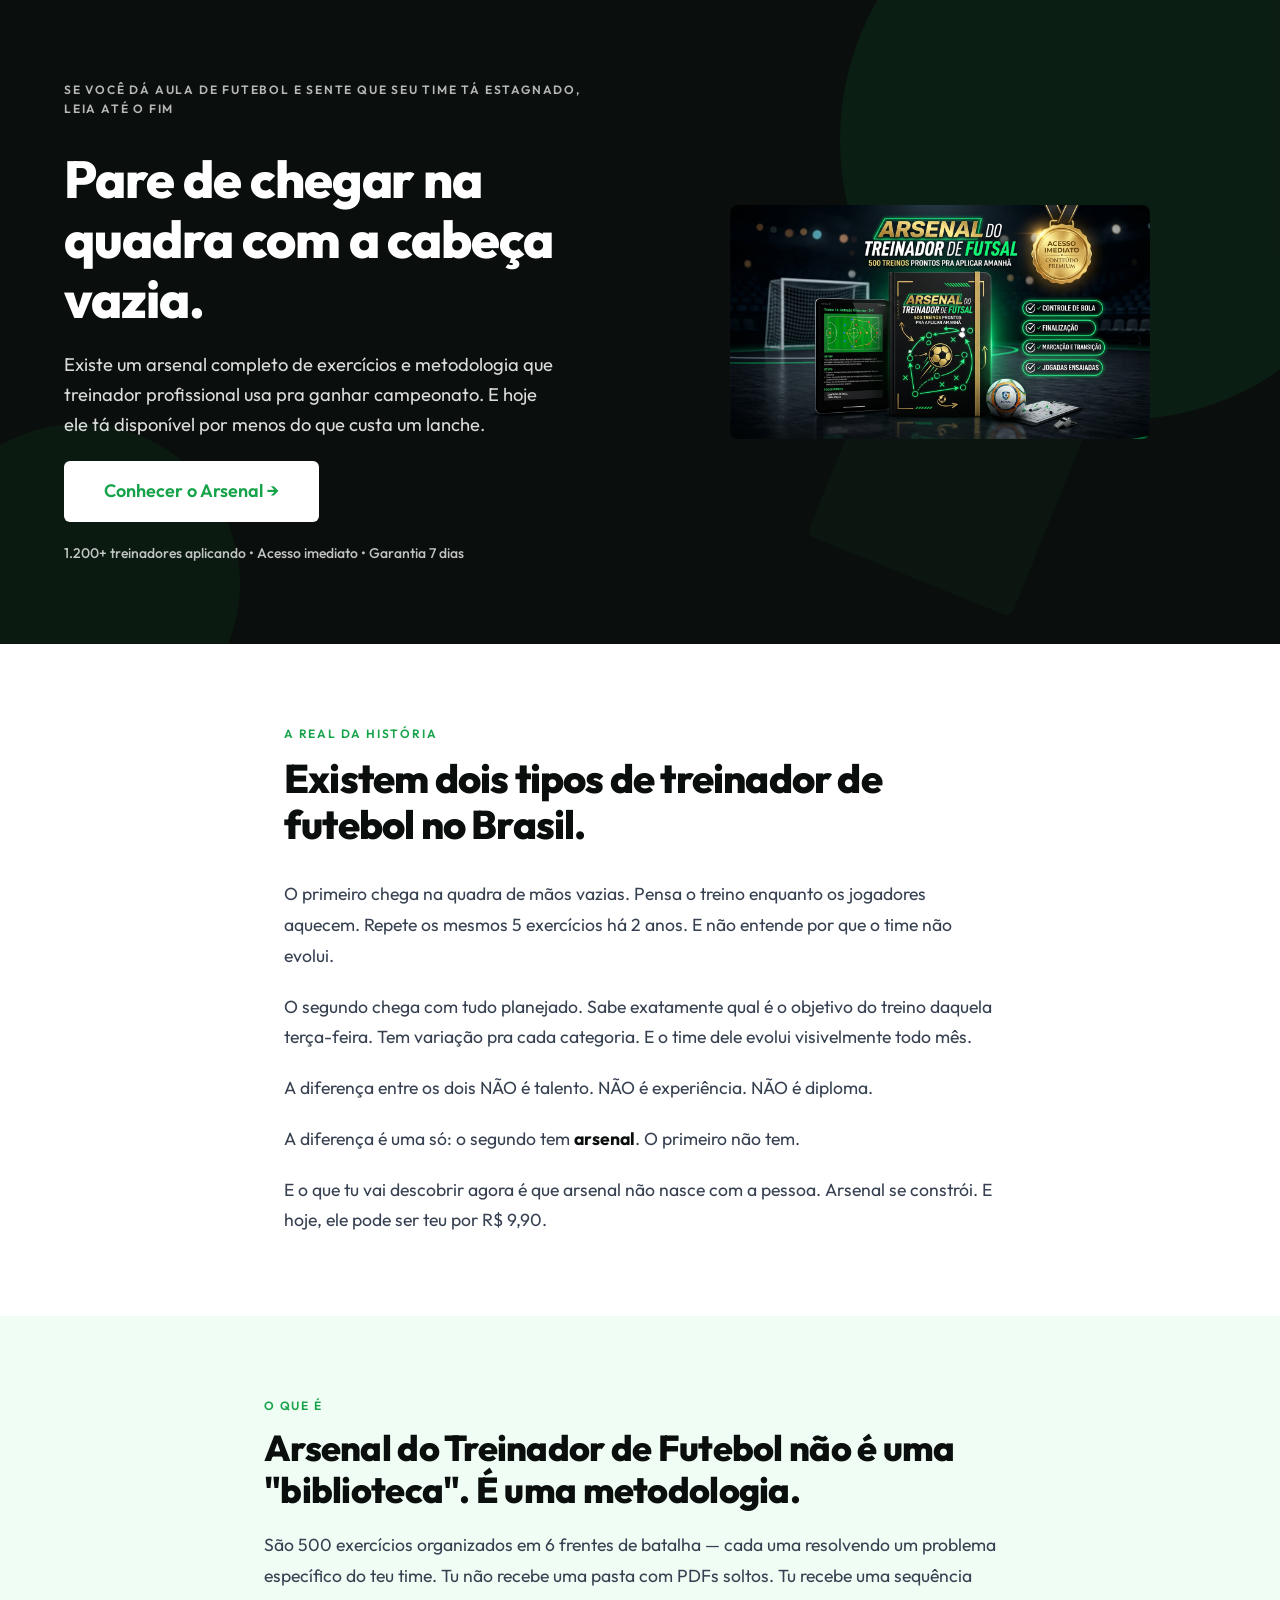
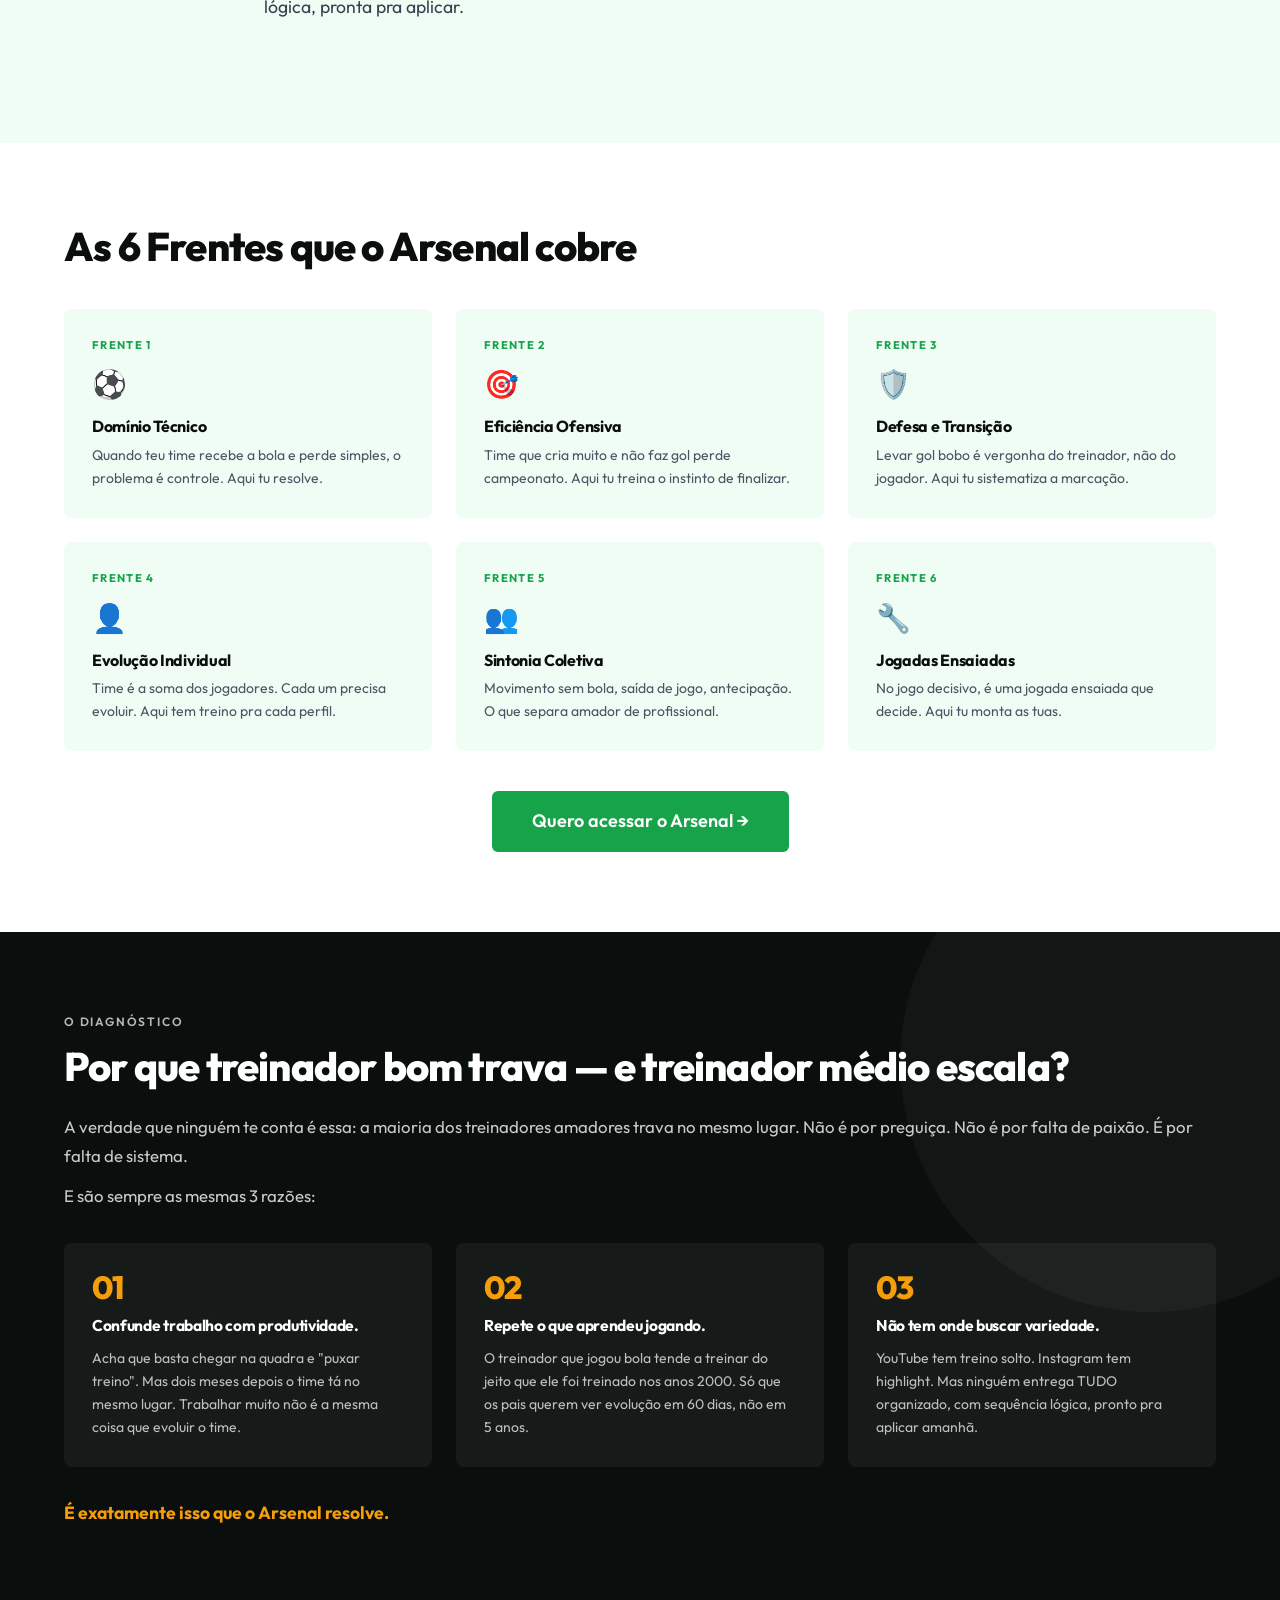
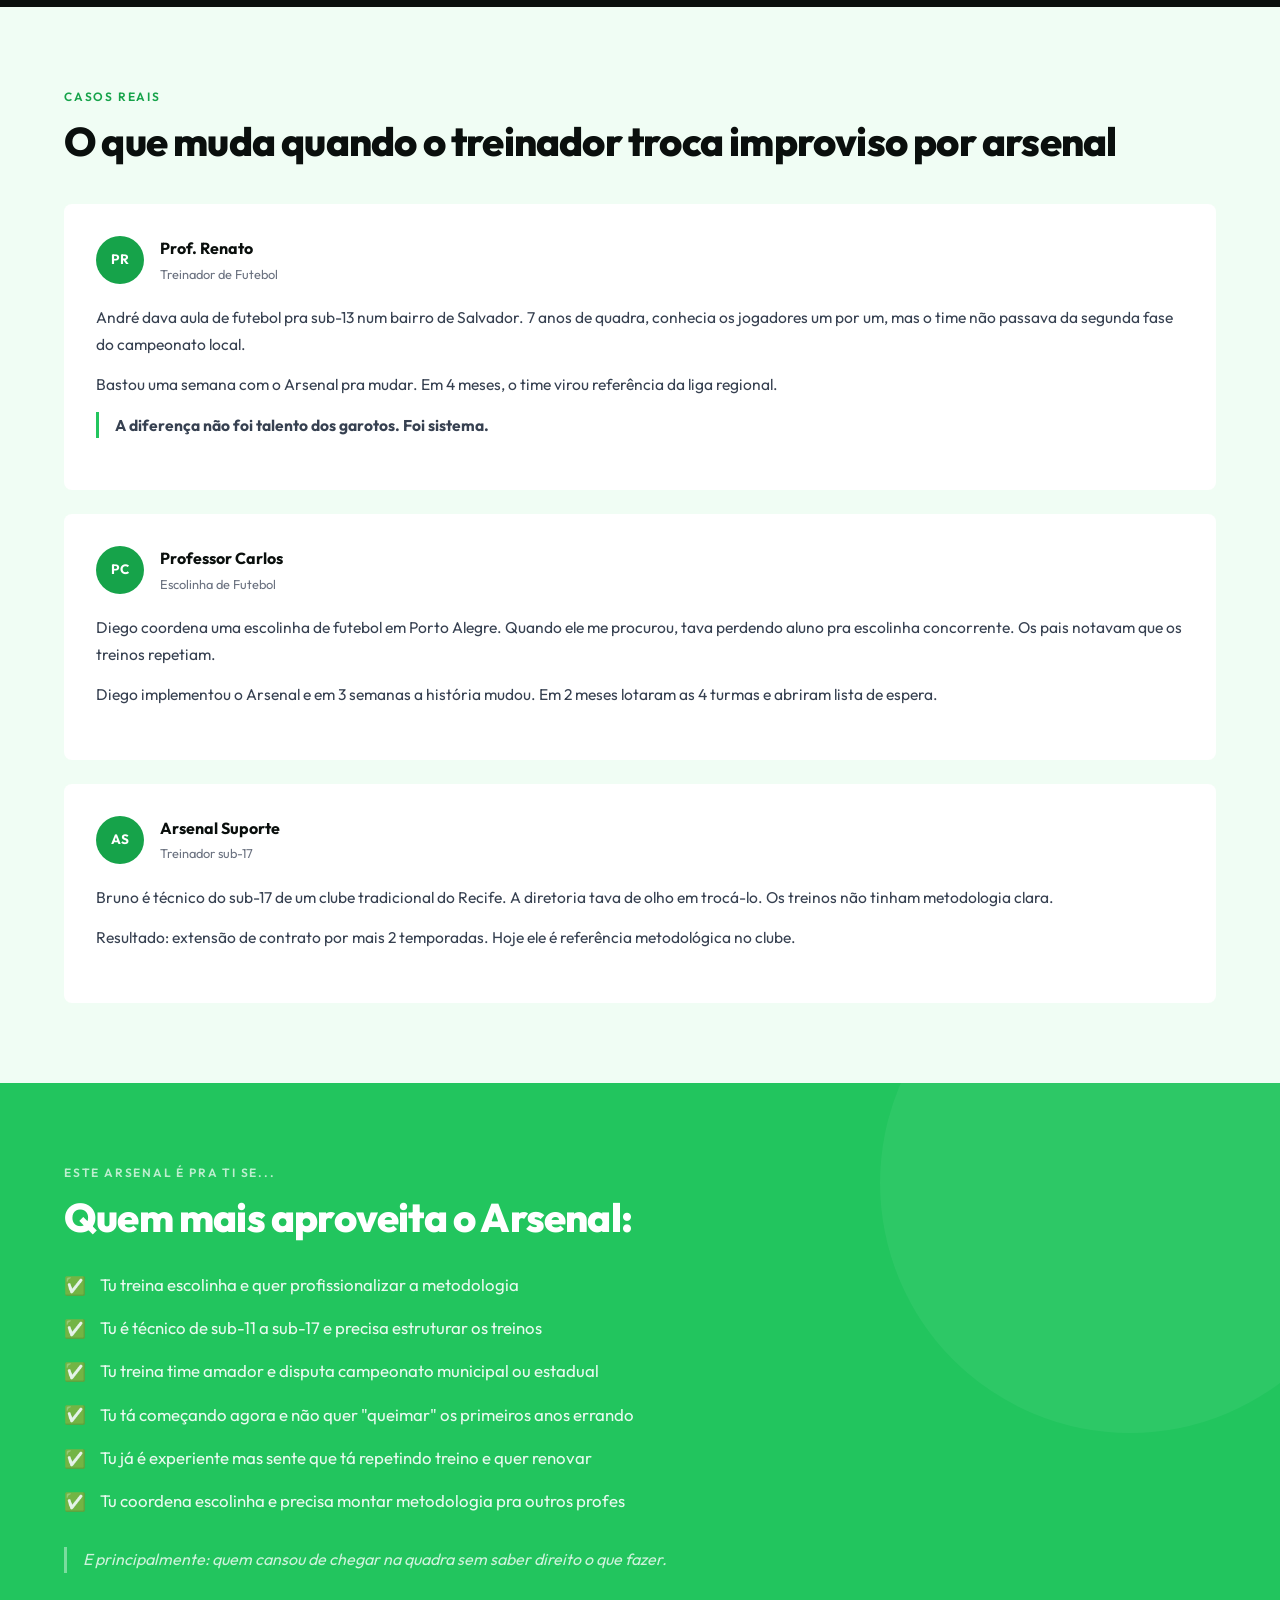
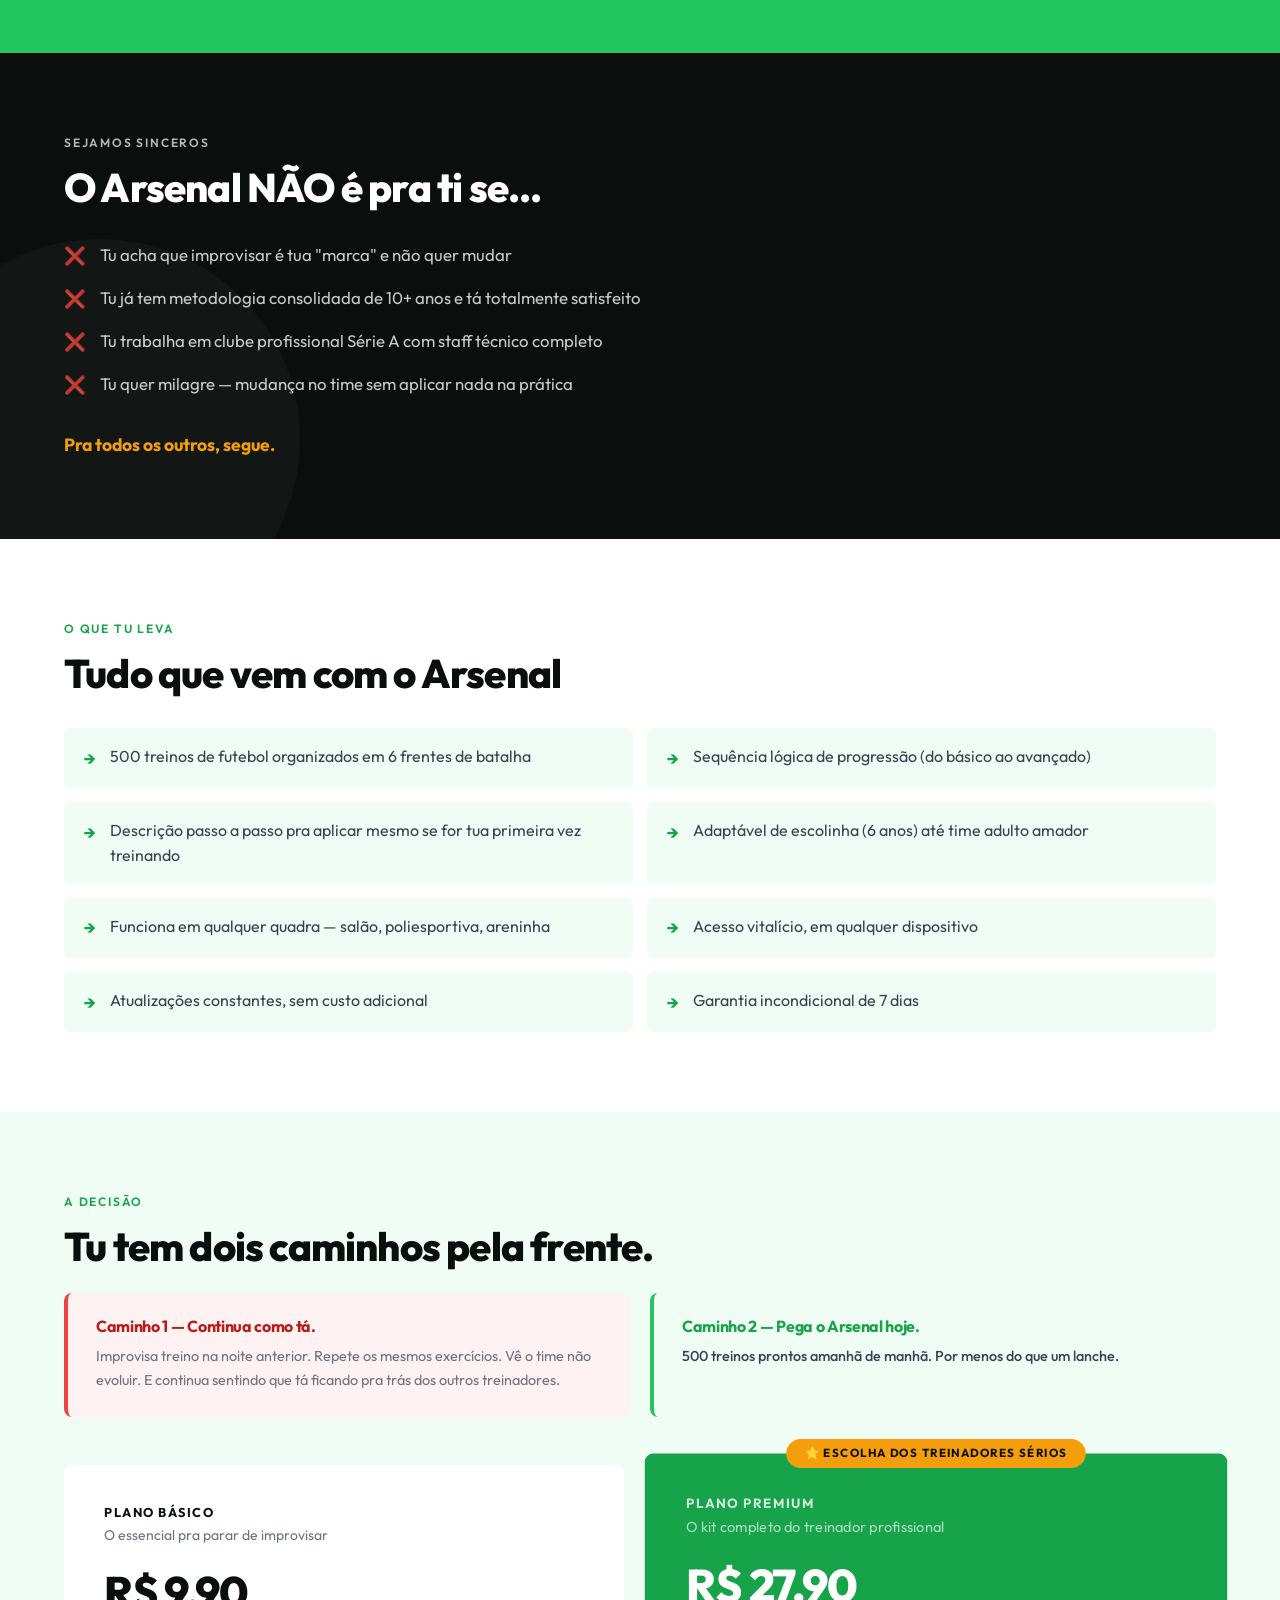
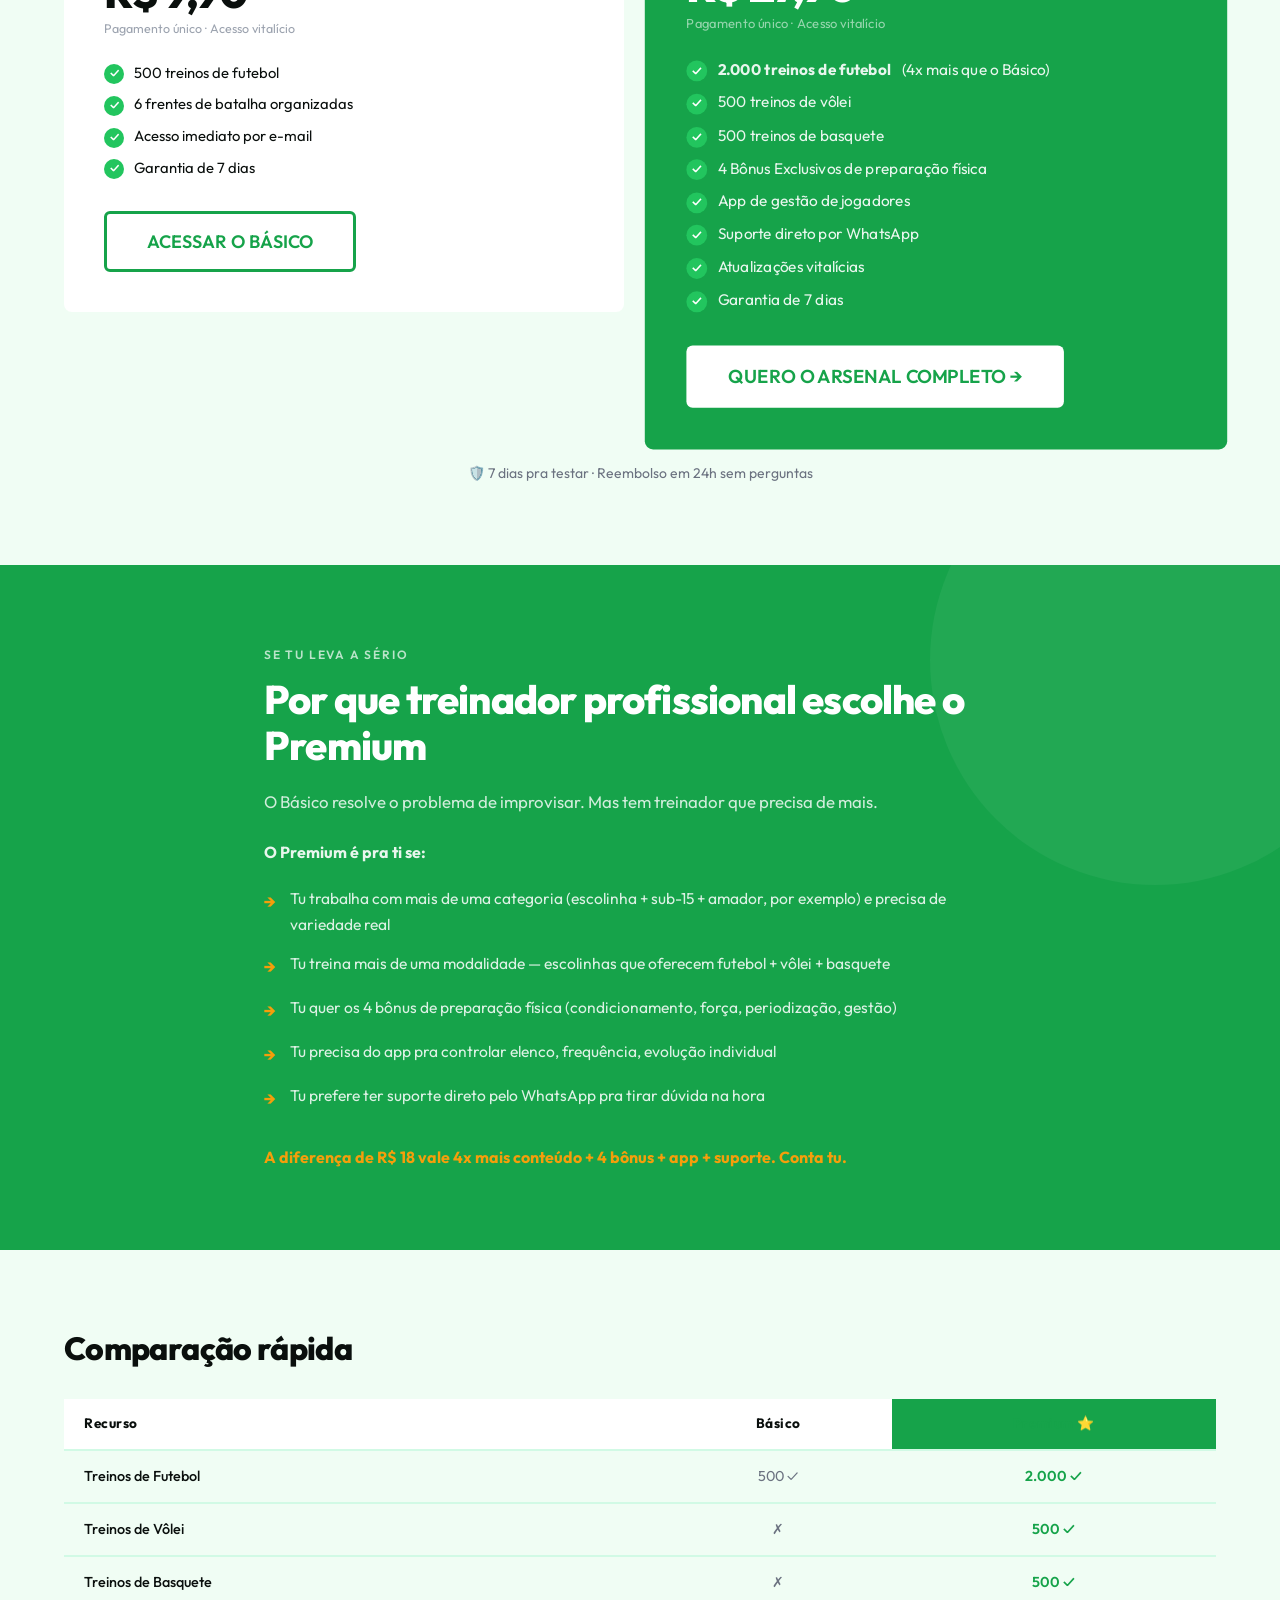
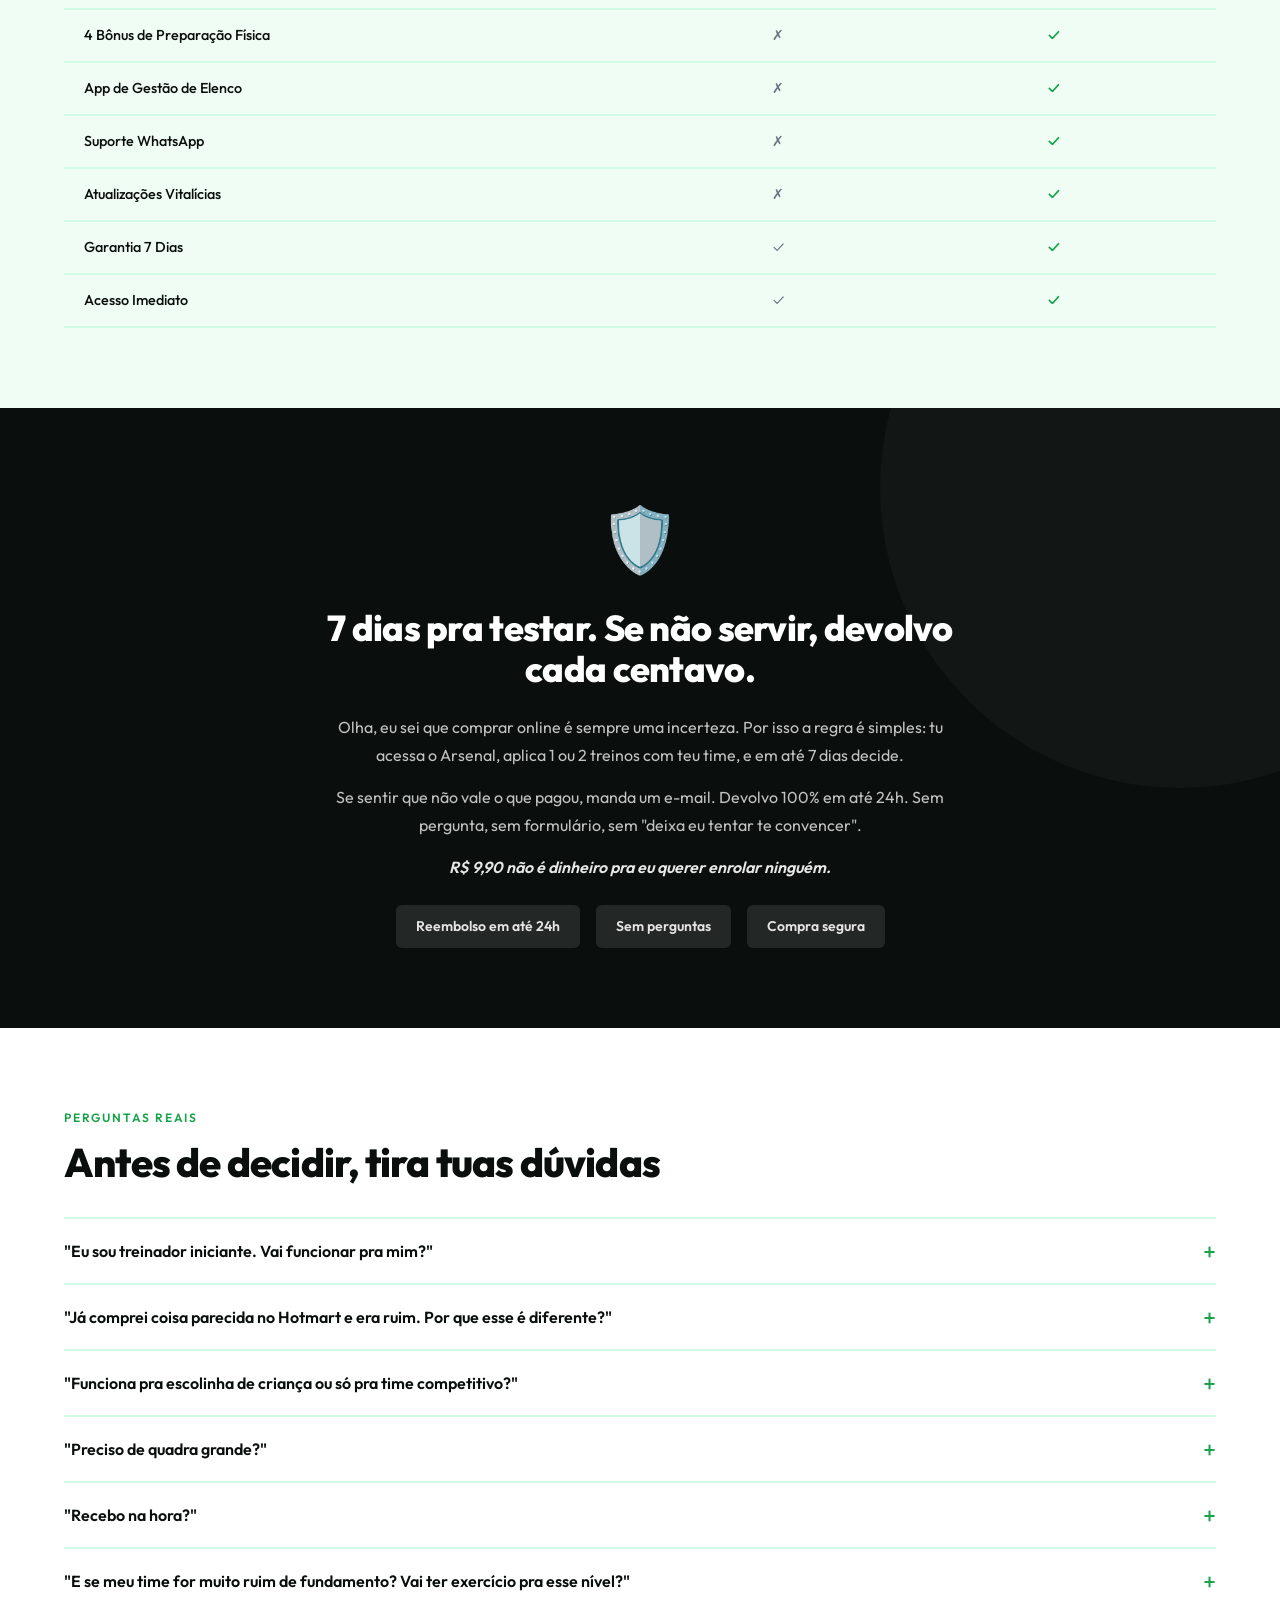
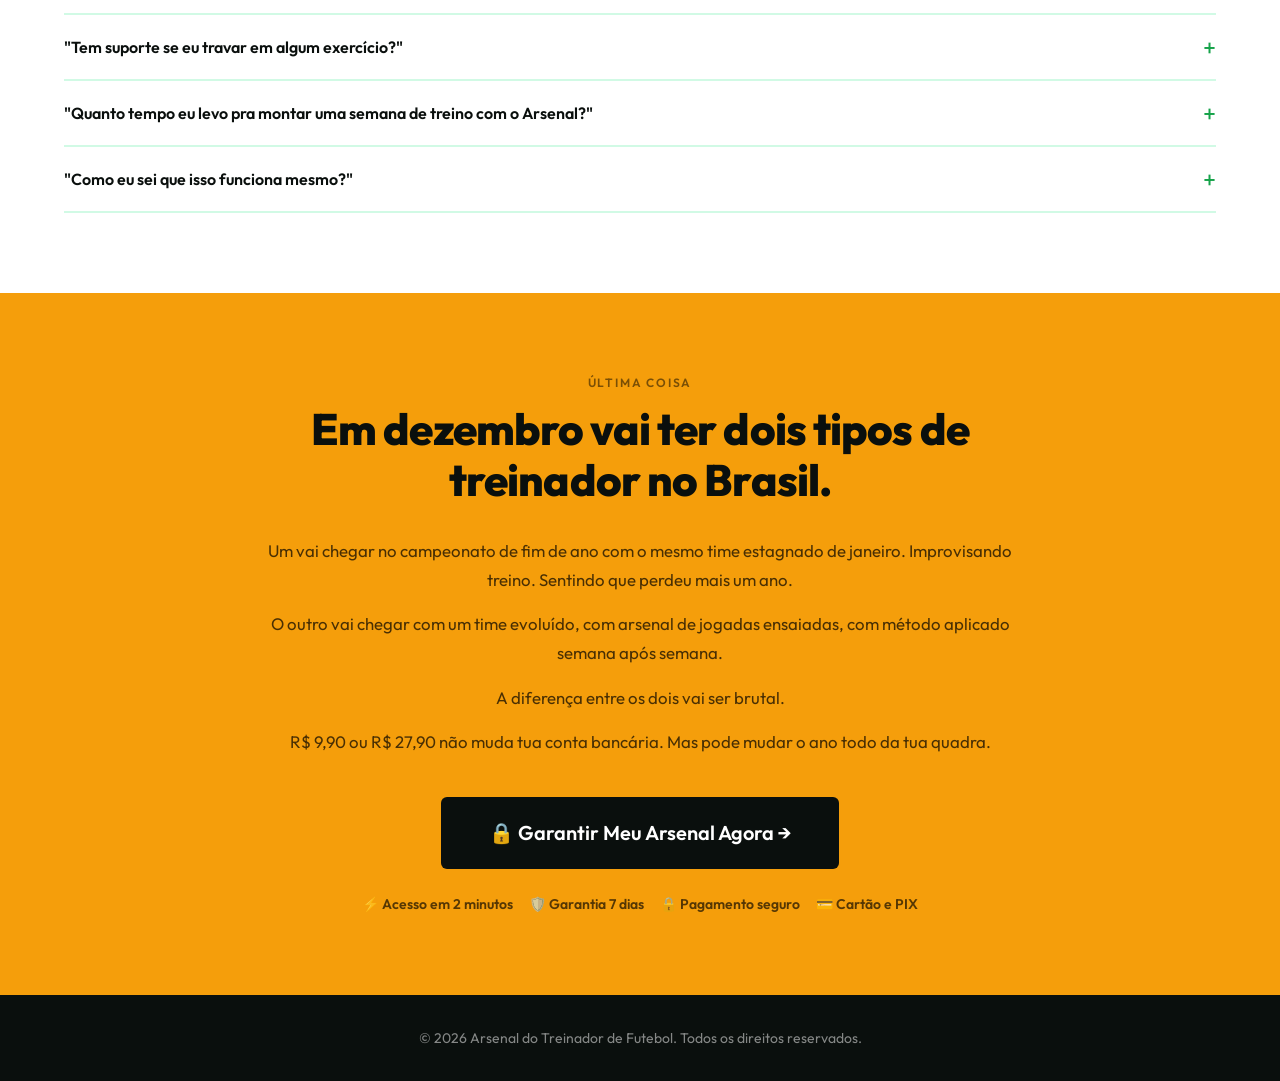
==== index.html @ 6ae5a073 "Muda paleta para verde/preto e adiciona imagens de produto e depoimentos" ====
<!DOCTYPE html>
<html lang="pt-BR">
<head>
  <meta charset="UTF-8">
  <meta name="viewport" content="width=device-width, initial-scale=1.0, maximum-scale=5.0">
  <meta name="theme-color" content="#0A0F0D">
  <title>Arsenal do Treinador de Futebol — Pare de improvisar treino</title>
  <!-- Resource hints -->
  <link rel="preconnect" href="https://fonts.googleapis.com">
  <link rel="preconnect" href="https://fonts.gstatic.com" crossorigin>
  <link rel="dns-prefetch" href="https://connect.facebook.net">
  <link rel="dns-prefetch" href="https://cdn.utmify.com.br">

  <!-- Google Fonts — carrega sem bloquear renderização -->
  <link rel="preload" as="style" href="https://fonts.googleapis.com/css2?family=Outfit:wght@400;600;700;800&display=swap">
  <link rel="stylesheet" href="https://fonts.googleapis.com/css2?family=Outfit:wght@400;600;700;800&display=swap" media="print" onload="this.media='all'">
  <noscript><link rel="stylesheet" href="https://fonts.googleapis.com/css2?family=Outfit:wght@400;600;700;800&display=swap"></noscript>

  <link rel="stylesheet" href="styles.min.css">

  <!-- Meta Pixel Code -->
  <script>
  !function(f,b,e,v,n,t,s)
  {if(f.fbq)return;n=f.fbq=function(){n.callMethod?
  n.callMethod.apply(n,arguments):n.queue.push(arguments)};
  if(!f._fbq)f._fbq=n;n.push=n;n.loaded=!0;n.version='2.0';
  n.queue=[];t=b.createElement(e);t.async=!0;
  t.src=v;s=b.getElementsByTagName(e)[0];
  s.parentNode.insertBefore(t,s)}(window, document,'script',
  'https://connect.facebook.net/en_US/fbevents.js');
  fbq('init', '960773023503051');
  fbq('track', 'PageView');
  </script>
  <noscript><img height="1" width="1" style="display:none"
  src="https://www.facebook.com/tr?id=960773023503051&ev=PageView&noscript=1"
  /></noscript>
  <!-- End Meta Pixel Code -->

  <!-- Utmify Pixel -->
  <script>
    window.pixelId = "69fca0d98f58807de479f81a";
    var a = document.createElement("script");
    a.setAttribute("async", "");
    a.setAttribute("defer", "");
    a.setAttribute("src", "https://cdn.utmify.com.br/scripts/pixel/pixel.js");
    document.head.appendChild(a);
  </script>

  <!-- Utmify UTMs -->
  <script
    src="https://cdn.utmify.com.br/scripts/utms/latest.js"
    data-utmify-prevent-xcod-sck
    data-utmify-prevent-subids
    async
    defer
  ></script>
</head>
<body>

  <!-- =========================================================
       1. HERO
  ========================================================= -->
  <section class="hero">
    <div class="hero__deco hero__deco--circle-1"></div>
    <div class="hero__deco hero__deco--circle-2"></div>
    <div class="hero__deco hero__deco--square"></div>
    <div class="container hero__inner">
      <div class="hero__content">
        <p class="eyebrow eyebrow--light">SE VOCÊ DÁ AULA DE FUTEBOL E SENTE QUE SEU TIME TÁ ESTAGNADO, LEIA ATÉ O FIM</p>
        <h1>Pare de chegar na quadra com a cabeça vazia.</h1>
        <p class="hero__subhead">Existe um arsenal completo de exercícios e metodologia que treinador profissional usa pra ganhar campeonato. E hoje ele tá disponível por menos do que custa um lanche.</p>
        <a href="#planos" class="btn btn--white-cta btn--lg cta-smooth">Conhecer o Arsenal →</a>
        <p class="hero__trust">1.200+ treinadores aplicando • Acesso imediato • Garantia 7 dias</p>
      </div>
      <div class="hero__mockup">
        <img src="mockup.png" alt="Arsenal do Treinador de Futebol — mockup do produto" loading="lazy" decoding="async" onerror="this.style.display='none';this.nextElementSibling.style.display='flex'">
        <div class="hero__mockup-fallback">
          <span>📦</span>
          <p>mockup.png</p>
        </div>
      </div>
    </div>
  </section>

  <!-- =========================================================
       2. ABRINDO O JOGO
  ========================================================= -->
  <section class="story">
    <div class="container story__inner">
      <p class="eyebrow">A REAL DA HISTÓRIA</p>
      <h2>Existem dois tipos de treinador de futebol no Brasil.</h2>
      <div class="story__body">
        <p>O primeiro chega na quadra de mãos vazias. Pensa o treino enquanto os jogadores aquecem. Repete os mesmos 5 exercícios há 2 anos. E não entende por que o time não evolui.</p>
        <p>O segundo chega com tudo planejado. Sabe exatamente qual é o objetivo do treino daquela terça-feira. Tem variação pra cada categoria. E o time dele evolui visivelmente todo mês.</p>
        <p>A diferença entre os dois NÃO é talento. NÃO é experiência. NÃO é diploma.</p>
        <p>A diferença é uma só: o segundo tem <strong>arsenal</strong>. O primeiro não tem.</p>
        <p>E o que tu vai descobrir agora é que arsenal não nasce com a pessoa. Arsenal se constrói. E hoje, ele pode ser teu por R$ 9,90.</p>
      </div>
    </div>
  </section>

  <!-- =========================================================
       3. O QUE É O ARSENAL
  ========================================================= -->
  <section class="what-is">
    <div class="container what-is__inner">
      <p class="eyebrow">O QUE É</p>
      <h2>Arsenal do Treinador de Futebol não é uma "biblioteca". É uma metodologia.</h2>
      <p class="what-is__body">São 500 exercícios organizados em 6 frentes de batalha — cada uma resolvendo um problema específico do teu time. Tu não recebe uma pasta com PDFs soltos. Tu recebe uma sequência lógica, pronta pra aplicar.</p>
      <div class="what-is__mockup">
        <img src="produto.png" alt="Plataforma Arsenal do Treinador de Futebol — interface com treinos organizados" loading="lazy" decoding="async" onerror="this.style.display='none'">
      </div>
    </div>
  </section>

  <!-- =========================================================
       4. AS 6 FRENTES DE BATALHA
  ========================================================= -->
  <section class="fronts">
    <div class="container">
      <h2>As 6 Frentes que o Arsenal cobre</h2>
      <div class="fronts__grid">
        <div class="front-card">
          <div class="front-card__number">FRENTE 1</div>
          <div class="front-card__icon">⚽</div>
          <h3>Domínio Técnico</h3>
          <p>Quando teu time recebe a bola e perde simples, o problema é controle. Aqui tu resolve.</p>
        </div>
        <div class="front-card">
          <div class="front-card__number">FRENTE 2</div>
          <div class="front-card__icon">🎯</div>
          <h3>Eficiência Ofensiva</h3>
          <p>Time que cria muito e não faz gol perde campeonato. Aqui tu treina o instinto de finalizar.</p>
        </div>
        <div class="front-card">
          <div class="front-card__number">FRENTE 3</div>
          <div class="front-card__icon">🛡️</div>
          <h3>Defesa e Transição</h3>
          <p>Levar gol bobo é vergonha do treinador, não do jogador. Aqui tu sistematiza a marcação.</p>
        </div>
        <div class="front-card">
          <div class="front-card__number">FRENTE 4</div>
          <div class="front-card__icon">👤</div>
          <h3>Evolução Individual</h3>
          <p>Time é a soma dos jogadores. Cada um precisa evoluir. Aqui tem treino pra cada perfil.</p>
        </div>
        <div class="front-card">
          <div class="front-card__number">FRENTE 5</div>
          <div class="front-card__icon">👥</div>
          <h3>Sintonia Coletiva</h3>
          <p>Movimento sem bola, saída de jogo, antecipação. O que separa amador de profissional.</p>
        </div>
        <div class="front-card">
          <div class="front-card__number">FRENTE 6</div>
          <div class="front-card__icon">🔧</div>
          <h3>Jogadas Ensaiadas</h3>
          <p>No jogo decisivo, é uma jogada ensaiada que decide. Aqui tu monta as tuas.</p>
        </div>
      </div>
      <div class="fronts__cta">
        <a href="#planos" class="btn btn--primary btn--lg cta-smooth">Quero acessar o Arsenal →</a>
      </div>
    </div>
  </section>

  <!-- =========================================================
       5. O DIAGNÓSTICO
  ========================================================= -->
  <section class="diagnosis">
    <div class="diagnosis__deco diagnosis__deco--circle"></div>
    <div class="container">
      <p class="eyebrow eyebrow--light">O DIAGNÓSTICO</p>
      <h2 class="h2--light">Por que treinador bom trava — e treinador médio escala?</h2>
      <p class="diagnosis__intro">A verdade que ninguém te conta é essa: a maioria dos treinadores amadores trava no mesmo lugar. Não é por preguiça. Não é por falta de paixão. É por falta de sistema.</p>
      <p class="diagnosis__intro">E são sempre as mesmas 3 razões:</p>
      <div class="diagnosis__grid">
        <div class="diagnosis-card">
          <div class="diagnosis-card__num">01</div>
          <h3>Confunde trabalho com produtividade.</h3>
          <p>Acha que basta chegar na quadra e "puxar treino". Mas dois meses depois o time tá no mesmo lugar. Trabalhar muito não é a mesma coisa que evoluir o time.</p>
        </div>
        <div class="diagnosis-card">
          <div class="diagnosis-card__num">02</div>
          <h3>Repete o que aprendeu jogando.</h3>
          <p>O treinador que jogou bola tende a treinar do jeito que ele foi treinado nos anos 2000. Só que os pais querem ver evolução em 60 dias, não em 5 anos.</p>
        </div>
        <div class="diagnosis-card">
          <div class="diagnosis-card__num">03</div>
          <h3>Não tem onde buscar variedade.</h3>
          <p>YouTube tem treino solto. Instagram tem highlight. Mas ninguém entrega TUDO organizado, com sequência lógica, pronto pra aplicar amanhã.</p>
        </div>
      </div>
      <p class="diagnosis__closing">É exatamente isso que o Arsenal resolve.</p>
    </div>
  </section>

  <!-- =========================================================
       6. CASOS REAIS
  ========================================================= -->
  <section class="cases">
    <div class="container">
      <p class="eyebrow">CASOS REAIS</p>
      <h2>O que muda quando o treinador troca improviso por arsenal</h2>
      <div class="cases__list">

        <article class="case-card">
          <div class="case-card__header">
            <div class="case-card__avatar">PR</div>
            <div class="case-card__meta">
              <span class="case-card__name">Prof. Renato</span>
              <span class="case-card__location">Treinador de Futebol</span>
            </div>
          </div>
          <div class="case-card__body">
            <p>André dava aula de futebol pra sub-13 num bairro de Salvador. 7 anos de quadra, conhecia os jogadores um por um, mas o time não passava da segunda fase do campeonato local.</p>
            <p>Bastou uma semana com o Arsenal pra mudar. Em 4 meses, o time virou referência da liga regional.</p>
            <p class="case-card__conclusion">A diferença não foi talento dos garotos. Foi sistema.</p>
          </div>
          <div class="case-card__screenshot">
            <img src="depo1.jpg" alt="Depoimento Prof. Renato no WhatsApp" loading="lazy" decoding="async" onerror="this.style.display='none'">
          </div>
        </article>

        <article class="case-card">
          <div class="case-card__header">
            <div class="case-card__avatar">PC</div>
            <div class="case-card__meta">
              <span class="case-card__name">Professor Carlos</span>
              <span class="case-card__location">Escolinha de Futebol</span>
            </div>
          </div>
          <div class="case-card__body">
            <p>Diego coordena uma escolinha de futebol em Porto Alegre. Quando ele me procurou, tava perdendo aluno pra escolinha concorrente. Os pais notavam que os treinos repetiam.</p>
            <p>Diego implementou o Arsenal e em 3 semanas a história mudou. Em 2 meses lotaram as 4 turmas e abriram lista de espera.</p>
          </div>
          <div class="case-card__screenshot">
            <img src="depo2.jpg" alt="Depoimento Professor Carlos no WhatsApp" loading="lazy" decoding="async" onerror="this.style.display='none'">
          </div>
        </article>

        <article class="case-card">
          <div class="case-card__header">
            <div class="case-card__avatar">AS</div>
            <div class="case-card__meta">
              <span class="case-card__name">Arsenal Suporte</span>
              <span class="case-card__location">Treinador sub-17</span>
            </div>
          </div>
          <div class="case-card__body">
            <p>Bruno é técnico do sub-17 de um clube tradicional do Recife. A diretoria tava de olho em trocá-lo. Os treinos não tinham metodologia clara.</p>
            <p>Resultado: extensão de contrato por mais 2 temporadas. Hoje ele é referência metodológica no clube.</p>
          </div>
          <div class="case-card__screenshot">
            <img src="depo3.jpg" alt="Depoimento Arsenal Suporte no WhatsApp" loading="lazy" decoding="async" onerror="this.style.display='none'">
          </div>
        </article>

      </div>
    </div>
  </section>

  <!-- =========================================================
       7. PRA QUEM É
  ========================================================= -->
  <section class="for-who">
    <div class="for-who__deco for-who__deco--circle"></div>
    <div class="container">
      <p class="eyebrow eyebrow--light">ESTE ARSENAL É PRA TI SE...</p>
      <h2 class="h2--light">Quem mais aproveita o Arsenal:</h2>
      <ul class="for-who__list">
        <li><span class="badge-yes">✅</span>Tu treina escolinha e quer profissionalizar a metodologia</li>
        <li><span class="badge-yes">✅</span>Tu é técnico de sub-11 a sub-17 e precisa estruturar os treinos</li>
        <li><span class="badge-yes">✅</span>Tu treina time amador e disputa campeonato municipal ou estadual</li>
        <li><span class="badge-yes">✅</span>Tu tá começando agora e não quer "queimar" os primeiros anos errando</li>
        <li><span class="badge-yes">✅</span>Tu já é experiente mas sente que tá repetindo treino e quer renovar</li>
        <li><span class="badge-yes">✅</span>Tu coordena escolinha e precisa montar metodologia pra outros profes</li>
      </ul>
      <p class="for-who__closing">E principalmente: quem cansou de chegar na quadra sem saber direito o que fazer.</p>
    </div>
  </section>

  <!-- =========================================================
       8. PRA QUEM NÃO É
  ========================================================= -->
  <section class="not-for">
    <div class="not-for__deco not-for__deco--circle"></div>
    <div class="container">
      <p class="eyebrow eyebrow--light">SEJAMOS SINCEROS</p>
      <h2 class="h2--light">O Arsenal NÃO é pra ti se...</h2>
      <ul class="not-for__list">
        <li><span class="badge-no">❌</span>Tu acha que improvisar é tua "marca" e não quer mudar</li>
        <li><span class="badge-no">❌</span>Tu já tem metodologia consolidada de 10+ anos e tá totalmente satisfeito</li>
        <li><span class="badge-no">❌</span>Tu trabalha em clube profissional Série A com staff técnico completo</li>
        <li><span class="badge-no">❌</span>Tu quer milagre — mudança no time sem aplicar nada na prática</li>
      </ul>
      <p class="not-for__closing">Pra todos os outros, segue.</p>
    </div>
  </section>

  <!-- =========================================================
       9. O QUE VEM JUNTO
  ========================================================= -->
  <section class="includes">
    <div class="container">
      <p class="eyebrow">O QUE TU LEVA</p>
      <h2>Tudo que vem com o Arsenal</h2>
      <ul class="includes__list">
        <li><span class="includes__arrow">→</span>500 treinos de futebol organizados em 6 frentes de batalha</li>
        <li><span class="includes__arrow">→</span>Sequência lógica de progressão (do básico ao avançado)</li>
        <li><span class="includes__arrow">→</span>Descrição passo a passo pra aplicar mesmo se for tua primeira vez treinando</li>
        <li><span class="includes__arrow">→</span>Adaptável de escolinha (6 anos) até time adulto amador</li>
        <li><span class="includes__arrow">→</span>Funciona em qualquer quadra — salão, poliesportiva, areninha</li>
        <li><span class="includes__arrow">→</span>Acesso vitalício, em qualquer dispositivo</li>
        <li><span class="includes__arrow">→</span>Atualizações constantes, sem custo adicional</li>
        <li><span class="includes__arrow">→</span>Garantia incondicional de 7 dias</li>
      </ul>
    </div>
  </section>

  <!-- =========================================================
       10. A DECISÃO (PRICING)
  ========================================================= -->
  <section class="pricing" id="planos">
    <div class="container">
      <p class="eyebrow">A DECISÃO</p>
      <h2>Tu tem dois caminhos pela frente.</h2>
      <div class="pricing__paths">
        <div class="pricing__path pricing__path--bad">
          <h3>Caminho 1 — Continua como tá.</h3>
          <p>Improvisa treino na noite anterior. Repete os mesmos exercícios. Vê o time não evoluir. E continua sentindo que tá ficando pra trás dos outros treinadores.</p>
        </div>
        <div class="pricing__path pricing__path--good">
          <h3>Caminho 2 — Pega o Arsenal hoje.</h3>
          <p>500 treinos prontos amanhã de manhã. Por menos do que um lanche.</p>
        </div>
      </div>
      <div class="pricing__grid">

        <!-- Plano Básico -->
        <div class="pricing-card pricing-card--basic">
          <div class="pricing-card__header">
            <h3 class="pricing-card__name">PLANO BÁSICO</h3>
            <p class="pricing-card__tagline">O essencial pra parar de improvisar</p>
          </div>
          <div class="pricing-card__price-block">
            <span class="pricing-card__price">R$ 9,90</span>
            <span class="pricing-card__detail">Pagamento único · Acesso vitalício</span>
          </div>
          <ul class="pricing-card__features">
            <li><span class="feature-check">✓</span>500 treinos de futebol</li>
            <li><span class="feature-check">✓</span>6 frentes de batalha organizadas</li>
            <li><span class="feature-check">✓</span>Acesso imediato por e-mail</li>
            <li><span class="feature-check">✓</span>Garantia de 7 dias</li>
          </ul>
          <button id="btn-basico" class="btn btn--outline btn--lg">ACESSAR O BÁSICO</button>
        </div>

        <!-- Plano Premium -->
        <div class="pricing-card pricing-card--premium">
          <div class="pricing-card__badge">⭐ ESCOLHA DOS TREINADORES SÉRIOS</div>
          <div class="pricing-card__header">
            <h3 class="pricing-card__name pricing-card__name--light">PLANO PREMIUM</h3>
            <p class="pricing-card__tagline pricing-card__tagline--light">O kit completo do treinador profissional</p>
          </div>
          <div class="pricing-card__price-block">
            <span class="pricing-card__price pricing-card__price--light">R$ 27,90</span>
            <span class="pricing-card__detail pricing-card__detail--light">Pagamento único · Acesso vitalício</span>
          </div>
          <ul class="pricing-card__features pricing-card__features--light">
            <li><span class="feature-check">✓</span><strong>2.000 treinos de futebol</strong> (4x mais que o Básico)</li>
            <li><span class="feature-check">✓</span>500 treinos de vôlei</li>
            <li><span class="feature-check">✓</span>500 treinos de basquete</li>
            <li><span class="feature-check">✓</span>4 Bônus Exclusivos de preparação física</li>
            <li><span class="feature-check">✓</span>App de gestão de jogadores</li>
            <li><span class="feature-check">✓</span>Suporte direto por WhatsApp</li>
            <li><span class="feature-check">✓</span>Atualizações vitalícias</li>
            <li><span class="feature-check">✓</span>Garantia de 7 dias</li>
          </ul>
          <a id="btn-premium" href="#" class="btn btn--premium-action btn--lg" data-checkout="premium">QUERO O ARSENAL COMPLETO →</a>
        </div>

      </div>
      <p class="pricing__footer">🛡️ 7 dias pra testar · Reembolso em 24h sem perguntas</p>
    </div>
  </section>

  <!-- =========================================================
       11. POR QUE O PREMIUM
  ========================================================= -->
  <section class="why-premium">
    <div class="container">
      <p class="eyebrow eyebrow--light">SE TU LEVA A SÉRIO</p>
      <h2 class="h2--light">Por que treinador profissional escolhe o Premium</h2>
      <p class="why-premium__intro">O Básico resolve o problema de improvisar. Mas tem treinador que precisa de mais.</p>
      <p class="why-premium__subtitle"><strong>O Premium é pra ti se:</strong></p>
      <ul class="why-premium__list">
        <li><span class="why-premium__arrow">→</span>Tu trabalha com mais de uma categoria (escolinha + sub-15 + amador, por exemplo) e precisa de variedade real</li>
        <li><span class="why-premium__arrow">→</span>Tu treina mais de uma modalidade — escolinhas que oferecem futebol + vôlei + basquete</li>
        <li><span class="why-premium__arrow">→</span>Tu quer os 4 bônus de preparação física (condicionamento, força, periodização, gestão)</li>
        <li><span class="why-premium__arrow">→</span>Tu precisa do app pra controlar elenco, frequência, evolução individual</li>
        <li><span class="why-premium__arrow">→</span>Tu prefere ter suporte direto pelo WhatsApp pra tirar dúvida na hora</li>
      </ul>
      <p class="why-premium__closing">A diferença de R$ 18 vale 4x mais conteúdo + 4 bônus + app + suporte. Conta tu.</p>
    </div>
  </section>

  <!-- =========================================================
       12. TABELA COMPARATIVA
  ========================================================= -->
  <section class="comparison">
    <div class="container">
      <h2>Comparação rápida</h2>
      <div class="comparison__wrapper">
        <table class="comparison-table">
          <thead>
            <tr>
              <th class="comparison-table__feature-col">Recurso</th>
              <th>Básico</th>
              <th class="comparison-table__premium-col">Premium ⭐</th>
            </tr>
          </thead>
          <tbody>
            <tr><td>Treinos de Futebol</td><td>500 ✓</td><td class="comparison-table__premium-col">2.000 ✓</td></tr>
            <tr><td>Treinos de Vôlei</td><td>✗</td><td class="comparison-table__premium-col">500 ✓</td></tr>
            <tr><td>Treinos de Basquete</td><td>✗</td><td class="comparison-table__premium-col">500 ✓</td></tr>
            <tr><td>4 Bônus de Preparação Física</td><td>✗</td><td class="comparison-table__premium-col">✓</td></tr>
            <tr><td>App de Gestão de Elenco</td><td>✗</td><td class="comparison-table__premium-col">✓</td></tr>
            <tr><td>Suporte WhatsApp</td><td>✗</td><td class="comparison-table__premium-col">✓</td></tr>
            <tr><td>Atualizações Vitalícias</td><td>✗</td><td class="comparison-table__premium-col">✓</td></tr>
            <tr><td>Garantia 7 Dias</td><td>✓</td><td class="comparison-table__premium-col">✓</td></tr>
            <tr><td>Acesso Imediato</td><td>✓</td><td class="comparison-table__premium-col">✓</td></tr>
          </tbody>
        </table>
      </div>
    </div>
  </section>

  <!-- =========================================================
       13. GARANTIA
  ========================================================= -->
  <section class="guarantee">
    <div class="guarantee__deco guarantee__deco--circle"></div>
    <div class="container guarantee__inner">
      <div class="guarantee__icon">🛡️</div>
      <h2 class="h2--light">7 dias pra testar. Se não servir, devolvo cada centavo.</h2>
      <p class="guarantee__body">Olha, eu sei que comprar online é sempre uma incerteza. Por isso a regra é simples: tu acessa o Arsenal, aplica 1 ou 2 treinos com teu time, e em até 7 dias decide.</p>
      <p class="guarantee__body">Se sentir que não vale o que pagou, manda um e-mail. Devolvo 100% em até 24h. Sem pergunta, sem formulário, sem "deixa eu tentar te convencer".</p>
      <p class="guarantee__body guarantee__body--emphasis">R$ 9,90 não é dinheiro pra eu querer enrolar ninguém.</p>
      <div class="guarantee__badges">
        <div class="guarantee-badge">Reembolso em até 24h</div>
        <div class="guarantee-badge">Sem perguntas</div>
        <div class="guarantee-badge">Compra segura</div>
      </div>
    </div>
  </section>

  <!-- =========================================================
       14. FAQ
  ========================================================= -->
  <section class="faq">
    <div class="container">
      <p class="eyebrow">PERGUNTAS REAIS</p>
      <h2>Antes de decidir, tira tuas dúvidas</h2>
      <div class="faq__list">

        <div class="faq-item">
          <button class="faq-item__btn" aria-expanded="false">
            "Eu sou treinador iniciante. Vai funcionar pra mim?"
            <span class="faq-item__icon" aria-hidden="true">+</span>
          </button>
          <div class="faq-item__answer" hidden>
            <p>Funciona melhor pra ti do que pra um veterano teimoso. Os treinos vêm com descrição passo a passo. Tu aplica como se fosse manual de instalação.</p>
          </div>
        </div>

        <div class="faq-item">
          <button class="faq-item__btn" aria-expanded="false">
            "Já comprei coisa parecida no Hotmart e era ruim. Por que esse é diferente?"
            <span class="faq-item__icon" aria-hidden="true">+</span>
          </button>
          <div class="faq-item__answer" hidden>
            <p>Pergunta justa. A diferença é que o Arsenal é organizado por sequência lógica de aplicação — não é uma pasta de 500 PDFs jogada na tua cara. Tu sabe o que aplicar terça e o que aplicar quinta.</p>
          </div>
        </div>

        <div class="faq-item">
          <button class="faq-item__btn" aria-expanded="false">
            "Funciona pra escolinha de criança ou só pra time competitivo?"
            <span class="faq-item__icon" aria-hidden="true">+</span>
          </button>
          <div class="faq-item__answer" hidden>
            <p>Funciona pros dois. Os exercícios estão marcados por faixa etária (6-10, 11-14, 15+, adulto). Tu filtra e aplica.</p>
          </div>
        </div>

        <div class="faq-item">
          <button class="faq-item__btn" aria-expanded="false">
            "Preciso de quadra grande?"
            <span class="faq-item__icon" aria-hidden="true">+</span>
          </button>
          <div class="faq-item__answer" hidden>
            <p>Não. Foi pensado pra realidade do Brasil — quadra de salão, poliesportiva, areninha de bairro. Funciona em tudo.</p>
          </div>
        </div>

        <div class="faq-item">
          <button class="faq-item__btn" aria-expanded="false">
            "Recebo na hora?"
            <span class="faq-item__icon" aria-hidden="true">+</span>
          </button>
          <div class="faq-item__answer" hidden>
            <p>Sim. PIX cai instantâneo, cartão também. Boleto pode demorar 1 a 2 dias úteis.</p>
          </div>
        </div>

        <div class="faq-item">
          <button class="faq-item__btn" aria-expanded="false">
            "E se meu time for muito ruim de fundamento? Vai ter exercício pra esse nível?"
            <span class="faq-item__icon" aria-hidden="true">+</span>
          </button>
          <div class="faq-item__answer" hidden>
            <p>Sim. Tem treino básico de fundamento (passe, domínio, condução) que serve pra qualquer nível. Tu começa do zero se precisar.</p>
          </div>
        </div>

        <div class="faq-item">
          <button class="faq-item__btn" aria-expanded="false">
            "Tem suporte se eu travar em algum exercício?"
            <span class="faq-item__icon" aria-hidden="true">+</span>
          </button>
          <div class="faq-item__answer" hidden>
            <p>No Plano Premium, sim — atendimento direto por WhatsApp. No Básico, suporte por e-mail.</p>
          </div>
        </div>

        <div class="faq-item">
          <button class="faq-item__btn" aria-expanded="false">
            "Quanto tempo eu levo pra montar uma semana de treino com o Arsenal?"
            <span class="faq-item__icon" aria-hidden="true">+</span>
          </button>
          <div class="faq-item__answer" hidden>
            <p>Em média de 5 a 10 minutos. Tu escolhe a categoria que vai trabalhar, pega 4-5 exercícios da frente correspondente, monta a sequência.</p>
          </div>
        </div>

        <div class="faq-item">
          <button class="faq-item__btn" aria-expanded="false">
            "Como eu sei que isso funciona mesmo?"
            <span class="faq-item__icon" aria-hidden="true">+</span>
          </button>
          <div class="faq-item__answer" hidden>
            <p>1.200+ treinadores aplicando hoje. E uma garantia incondicional de 7 dias. Se não servir, tu pega teu dinheiro de volta sem stress.</p>
          </div>
        </div>

      </div>
    </div>
  </section>

  <!-- =========================================================
       15. FECHAMENTO
  ========================================================= -->
  <section class="closing">
    <div class="container closing__inner">
      <p class="eyebrow closing__eyebrow">ÚLTIMA COISA</p>
      <h2>Em dezembro vai ter dois tipos de treinador no Brasil.</h2>
      <div class="closing__body">
        <p>Um vai chegar no campeonato de fim de ano com o mesmo time estagnado de janeiro. Improvisando treino. Sentindo que perdeu mais um ano.</p>
        <p>O outro vai chegar com um time evoluído, com arsenal de jogadas ensaiadas, com método aplicado semana após semana.</p>
        <p>A diferença entre os dois vai ser brutal.</p>
        <p>R$ 9,90 ou R$ 27,90 não muda tua conta bancária. Mas pode mudar o ano todo da tua quadra.</p>
      </div>
      <a href="#planos" class="btn btn--dark btn--xl cta-smooth">🔒 Garantir Meu Arsenal Agora →</a>
      <div class="closing__trust">
        <span>⚡ Acesso em 2 minutos</span>
        <span>🛡️ Garantia 7 dias</span>
        <span>🔒 Pagamento seguro</span>
        <span>💳 Cartão e PIX</span>
      </div>
    </div>
  </section>

  <!-- =========================================================
       16. FOOTER
  ========================================================= -->
  <footer class="footer">
    <div class="container footer__inner">
      <p>© 2026 Arsenal do Treinador de Futebol. Todos os direitos reservados.</p>
    </div>
  </footer>

  <!-- =========================================================
       17. EXIT POPUP 2 — clique no Plano Básico
  ========================================================= -->
  <div id="exit-popup-2" class="popup-overlay" aria-hidden="true">
    <div class="popup" role="dialog" aria-modal="true" aria-labelledby="ep2-title">
      <button class="popup__close" aria-label="Fechar">&times;</button>
      <p class="eyebrow eyebrow--light">⚡ UMA OFERTA SÓ NESTA TELA</p>
      <h2 id="ep2-title" class="popup__h2">Tu escolheu o Básico — mas e se o Premium custasse só R$ 8 a mais?</h2>
      <p class="popup__subhead">Já que tu tá decidido a investir, deixa eu te mostrar uma proposta única que aparece só agora.</p>
      <div class="popup__price-block">
        <span class="popup__price-old">De R$ 27,90</span>
        <span class="popup__price-new">R$ 17,90</span>
        <span class="popup__price-detail">Pagamento único · Aparece só nesta tela</span>
      </div>
      <ul class="popup__features">
        <li>✓ 2.000 treinos de futebol (4x mais que o Básico)</li>
        <li>✓ 500 treinos de vôlei</li>
        <li>✓ 500 treinos de basquete</li>
        <li>✓ App de gestão de jogadores</li>
        <li>✓ Suporte direto por WhatsApp</li>
        <li>✓ 4 bônus exclusivos de preparação física</li>
        <li>✓ Atualizações vitalícias</li>
      </ul>
      <a href="#" class="btn btn--primary btn--lg" data-checkout="premiumDescontoBasico">⚡ Sim! Quero o Premium por R$ 17,90 →</a>
      <a href="#" class="popup__dismiss-link" data-checkout="basico">Continuar com o Básico (R$ 9,90)</a>
    </div>
  </div>

  <script src="script.min.js"></script>
</body>
</html>
---- styles.min.css ----
:root{--bg:#FFFFFF;--fg:#0A0F0D;--primary:#16A34A;--primary-dark:#15803D;--secondary:#22C55E;--secondary-dark:#16A34A;--accent:#F59E0B;--accent-dark:#D97706;--muted:#F0FDF4;--border:#D1FAE5;--font:'Outfit',sans-serif;--r-md:6px;--r-lg:8px;--r-full:9999px}*,::after,::before{box-sizing:border-box;margin:0;padding:0}html{scroll-behavior:smooth}body{font-family:var(--font);font-size:1rem;color:var(--fg);background:var(--bg);line-height:1.6}img{max-width:100%;height:auto;display:block}a{text-decoration:none;color:inherit}button{cursor:pointer;font-family:var(--font);border:none;background:0 0}ul{list-style:none}strong{font-weight:700}.container{max-width:1200px;margin:0 auto;padding:0 1.5rem}h1,h2,h3{line-height:1.15;letter-spacing:-.02em;font-weight:800}.eyebrow{display:block;font-size:.75rem;font-weight:600;letter-spacing:.15em;text-transform:uppercase;color:var(--primary);margin-bottom:.75rem}.eyebrow--light{color:rgba(255,255,255,.7)}.h2--light{color:#fff}.btn{display:inline-block;padding:.875rem 2rem;border-radius:var(--r-md);font-family:var(--font);font-weight:600;font-size:1rem;transition:all .2s;text-align:center;cursor:pointer;border:none}.btn--lg{padding:1rem 2.5rem;font-size:1.125rem}.btn--xl{padding:1.25rem 3rem;font-size:1.25rem}.btn--primary{background:var(--primary);color:#fff}.btn--primary:hover{background:var(--primary-dark);transform:scale(1.05)}.btn--outline{background:0 0;color:var(--primary);border:3px solid var(--primary)}.btn--outline:hover{background:var(--primary);color:#fff;transform:scale(1.05)}.btn--white-cta{background:#fff;color:var(--primary)}.btn--white-cta:hover{background:#f0fdf4;transform:scale(1.05)}.btn--premium-action{background:#fff;color:var(--primary)}.btn--premium-action:hover{background:#f0fdf4;color:var(--primary-dark);transform:scale(1.05)}.btn--dark{background:var(--fg);color:#fff}.btn--dark:hover{background:#1f2937;transform:scale(1.05)}.hero{background:#0a0f0d;color:#fff;padding:5rem 0;position:relative;overflow:hidden}.hero__deco{position:absolute;pointer-events:none}.hero__deco--circle-1{width:560px;height:560px;border-radius:50%;background:rgba(34,197,94,.08);top:-140px;right:-120px}.hero__deco--circle-2{width:320px;height:320px;border-radius:50%;background:rgba(34,197,94,.06);bottom:-100px;left:-80px}.hero__deco--square{width:220px;height:220px;border-radius:var(--r-lg);background:rgba(34,197,94,.04);bottom:60px;right:220px;transform:rotate(22deg)}.hero__inner{display:grid;grid-template-columns:1fr 1fr;gap:3rem;align-items:center;position:relative;z-index:1}.hero__content{display:flex;flex-direction:column;align-items:flex-start;gap:1.25rem}.hero__content h1{font-size:clamp(2rem, 5vw, 3.25rem);color:#fff}.hero__subhead{font-size:1.15rem;color:rgba(255,255,255,.85);max-width:500px;line-height:1.65}.hero__trust{font-size:.875rem;font-weight:500;color:rgba(255,255,255,.75)}.hero__mockup{display:flex;justify-content:center;align-items:center}.hero__mockup img{max-width:420px;width:100%;border-radius:var(--r-lg)}.hero__mockup-fallback{display:none;flex-direction:column;align-items:center;justify-content:center;width:100%;max-width:420px;height:320px;background:rgba(255,255,255,.1);border-radius:var(--r-lg);gap:.75rem;color:rgba(255,255,255,.65);font-size:3rem}.hero__mockup-fallback p{font-size:.95rem;font-weight:500}.what-is__mockup{margin-top:2.5rem;border-radius:var(--r-lg);overflow:hidden}.what-is__mockup img{width:100%;border-radius:var(--r-lg);display:block}.case-card__screenshot{margin-top:1.25rem;border-radius:var(--r-md);overflow:hidden}.case-card__screenshot img{width:100%;border-radius:var(--r-md);display:block}.story{background:var(--bg);padding:5rem 0}.story__inner{max-width:760px}.story h2{font-size:clamp(1.75rem, 4vw, 2.5rem);color:var(--fg);margin-bottom:2rem}.story__body{display:flex;flex-direction:column;gap:1.25rem}.story__body p{font-size:1.1rem;color:#374151;line-height:1.75}.story__body strong{color:var(--fg)}.what-is{background:var(--muted);padding:5rem 0}.what-is__inner{max-width:800px}.what-is h2{font-size:clamp(1.5rem, 3.5vw, 2.25rem);color:var(--fg);margin-bottom:1.25rem}.what-is__body{font-size:1.1rem;color:#374151;line-height:1.75}.fronts{background:var(--bg);padding:5rem 0}.fronts h2{font-size:clamp(1.75rem, 4vw, 2.5rem);color:var(--fg);margin-bottom:2.5rem}.fronts__grid{display:grid;grid-template-columns:repeat(3,1fr);gap:1.5rem;margin-bottom:2.5rem}.front-card{background:#f0fdf4;border-radius:var(--r-lg);padding:1.75rem;transition:transform .2s,background .2s}.front-card:hover{transform:scale(1.02);background:#dcfce7}.front-card__number{font-size:.7rem;font-weight:700;letter-spacing:.12em;color:var(--primary);margin-bottom:.5rem}.front-card__icon{font-size:1.75rem;margin-bottom:.625rem}.front-card h3{font-size:1rem;font-weight:700;margin-bottom:.5rem;color:var(--fg)}.front-card p{font-size:.875rem;color:#4b5563;line-height:1.65}.fronts__cta{text-align:center}.diagnosis{background:var(--fg);color:#fff;padding:5rem 0;position:relative;overflow:hidden}.diagnosis__deco{position:absolute;pointer-events:none}.diagnosis__deco--circle{width:500px;height:500px;border-radius:50%;background:rgba(255,255,255,.03);top:-120px;right:-120px}.diagnosis .container{position:relative;z-index:1}.diagnosis h2{font-size:clamp(1.75rem, 4vw, 2.5rem);margin-bottom:1.5rem}.diagnosis__intro{font-size:1.05rem;color:rgba(255,255,255,.78);line-height:1.7;margin-bottom:.75rem}.diagnosis__grid{display:grid;grid-template-columns:repeat(3,1fr);gap:1.5rem;margin:2rem 0}.diagnosis-card{background:rgba(255,255,255,.05);border-radius:var(--r-lg);padding:1.75rem;transition:transform .2s,background .2s}.diagnosis-card:hover{transform:scale(1.02);background:rgba(255,255,255,.08)}.diagnosis-card__num{font-size:2rem;font-weight:800;color:var(--accent);line-height:1;margin-bottom:.75rem;letter-spacing:-.02em}.diagnosis-card h3{font-size:.975rem;font-weight:700;color:#fff;margin-bottom:.625rem;line-height:1.4}.diagnosis-card p{font-size:.875rem;color:rgba(255,255,255,.72);line-height:1.65}.diagnosis__closing{font-size:1.1rem;font-weight:700;color:var(--accent);margin-top:.5rem}.cases{background:var(--muted);padding:5rem 0}.cases h2{font-size:clamp(1.75rem, 4vw, 2.5rem);color:var(--fg);margin-bottom:2.5rem}.cases__list{display:flex;flex-direction:column;gap:1.5rem}.case-card{background:var(--bg);border-radius:var(--r-lg);padding:2rem}.case-card__header{display:flex;align-items:center;gap:1rem;margin-bottom:1.25rem}.case-card__avatar{width:3rem;height:3rem;border-radius:50%;background:var(--primary);color:#fff;display:flex;align-items:center;justify-content:center;font-weight:700;font-size:.85rem;flex-shrink:0}.case-card__meta{display:flex;flex-direction:column;gap:.1rem}.case-card__name{font-weight:700;font-size:1rem}.case-card__location{font-size:.8rem;color:#6b7280}.case-card__body{display:flex;flex-direction:column;gap:.875rem}.case-card__body p{font-size:.975rem;color:#374151;line-height:1.7}.case-card__conclusion{font-weight:700;color:var(--secondary-dark);font-size:.975rem;padding-left:1rem;border-left:3px solid var(--secondary)}.for-who{background:var(--secondary);color:#fff;padding:5rem 0;position:relative;overflow:hidden}.for-who__deco{position:absolute;pointer-events:none}.for-who__deco--circle{width:500px;height:500px;border-radius:50%;background:rgba(255,255,255,.05);top:-150px;right:-100px}.for-who .container{position:relative;z-index:1}.for-who h2{font-size:clamp(1.75rem, 4vw, 2.5rem);margin-bottom:2rem}.for-who__list{display:flex;flex-direction:column;gap:1rem;margin-bottom:2rem}.for-who__list li{display:flex;align-items:flex-start;gap:.875rem;font-size:1.05rem;color:rgba(255,255,255,.9);line-height:1.5}.badge-yes{flex-shrink:0;font-size:1.1rem;margin-top:.05rem}.for-who__closing{font-size:1rem;color:rgba(255,255,255,.78);font-style:italic;border-left:3px solid rgba(255,255,255,.4);padding-left:1rem}.not-for{background:var(--fg);color:#fff;padding:5rem 0;position:relative;overflow:hidden}.not-for__deco{position:absolute;pointer-events:none}.not-for__deco--circle{width:400px;height:400px;border-radius:50%;background:rgba(255,255,255,.03);bottom:-100px;left:-100px}.not-for .container{position:relative;z-index:1}.not-for h2{font-size:clamp(1.75rem, 4vw, 2.5rem);margin-bottom:2rem}.not-for__list{display:flex;flex-direction:column;gap:1rem;margin-bottom:2rem}.not-for__list li{display:flex;align-items:flex-start;gap:.875rem;font-size:1.05rem;color:rgba(255,255,255,.78);line-height:1.5}.badge-no{flex-shrink:0;font-size:1.1rem;margin-top:.05rem}.not-for__closing{font-size:1.1rem;font-weight:700;color:var(--accent)}.includes{background:var(--bg);padding:5rem 0}.includes h2{font-size:clamp(1.75rem, 4vw, 2.5rem);color:var(--fg);margin-bottom:2rem}.includes__list{display:grid;grid-template-columns:repeat(2,1fr);gap:.875rem}.includes__list li{display:flex;align-items:flex-start;gap:.875rem;font-size:1rem;color:#374151;line-height:1.55;background:var(--muted);border-radius:var(--r-md);padding:1rem 1.25rem}.includes__arrow{flex-shrink:0;font-weight:700;color:var(--primary);font-size:1.1rem;margin-top:.05rem}.pricing{background:var(--muted);padding:5rem 0}.pricing h2{font-size:clamp(1.75rem, 4vw, 2.5rem);color:var(--fg);margin-bottom:1.5rem}.pricing__paths{display:grid;grid-template-columns:1fr 1fr;gap:1.25rem;margin-bottom:3rem}.pricing__path{border-radius:var(--r-lg);padding:1.5rem 1.75rem}.pricing__path h3{font-size:1rem;font-weight:700;margin-bottom:.625rem}.pricing__path p{font-size:.9rem;line-height:1.65}.pricing__path--bad{background:#fef2f2;border-left:4px solid #ef4444}.pricing__path--bad h3{color:#b91c1c}.pricing__path--bad p{color:#6b7280}.pricing__path--good{background:#f0fdf4;border-left:4px solid var(--secondary)}.pricing__path--good h3{color:var(--secondary-dark)}.pricing__path--good p{color:#374151;font-weight:500}.pricing__grid{display:grid;grid-template-columns:1fr 1fr;gap:2rem;align-items:start;margin-bottom:1.5rem}.pricing-card{border-radius:var(--r-lg);padding:2.5rem;position:relative;transition:transform .2s}.pricing-card--basic{background:var(--bg)}.pricing-card--basic:hover{transform:scale(1.01)}.pricing-card--premium{background:var(--primary);transform:scale(1.04)}.pricing-card--premium:hover{transform:scale(1.06)}.pricing-card__badge{position:absolute;top:-.875rem;left:50%;transform:translateX(-50%);background:var(--accent);color:var(--fg);font-size:.7rem;font-weight:700;letter-spacing:.1em;padding:.3rem 1.1rem;border-radius:var(--r-full);white-space:nowrap}.pricing-card__name{font-size:.8rem;font-weight:700;letter-spacing:.12em;color:var(--fg);margin-bottom:.25rem}.pricing-card__name--light{color:rgba(255,255,255,.8)}.pricing-card__tagline{font-size:.875rem;color:#6b7280;margin-bottom:1.5rem}.pricing-card__tagline--light{color:rgba(255,255,255,.65)}.pricing-card__price-block{display:flex;flex-direction:column;margin-bottom:1.5rem}.pricing-card__price{font-size:2.75rem;font-weight:800;letter-spacing:-.03em;color:var(--fg);line-height:1}.pricing-card__price--light{color:#fff}.pricing-card__detail{font-size:.78rem;color:#9ca3af;margin-top:.3rem}.pricing-card__detail--light{color:rgba(255,255,255,.55)}.pricing-card__features{display:flex;flex-direction:column;gap:.625rem;margin-bottom:2rem}.pricing-card__features li{display:flex;align-items:flex-start;gap:.625rem;font-size:.925rem;color:var(--fg);line-height:1.4}.pricing-card__features--light li{color:rgba(255,255,255,.9)}.feature-check{flex-shrink:0;width:1.25rem;height:1.25rem;border-radius:50%;background:var(--secondary);color:#fff;display:flex;align-items:center;justify-content:center;font-size:.7rem;font-weight:700;margin-top:.1rem}.pricing__footer{text-align:center;font-size:.875rem;color:#6b7280}.why-premium{background:var(--primary);color:#fff;padding:5rem 0;position:relative;overflow:hidden}.why-premium::before{content:'';position:absolute;width:450px;height:450px;border-radius:50%;background:rgba(255,255,255,.05);top:-130px;right:-100px;pointer-events:none}.why-premium .container{position:relative;z-index:1;max-width:800px}.why-premium h2{font-size:clamp(1.75rem, 4vw, 2.5rem);margin-bottom:1.25rem}.why-premium__intro{font-size:1.05rem;color:rgba(255,255,255,.8);line-height:1.7;margin-bottom:1.5rem}.why-premium__subtitle{font-size:1rem;font-weight:700;color:rgba(255,255,255,.9);margin-bottom:1.25rem}.why-premium__list{display:flex;flex-direction:column;gap:.875rem;margin-bottom:2rem}.why-premium__list li{display:flex;align-items:flex-start;gap:.875rem;font-size:.975rem;color:rgba(255,255,255,.85);line-height:1.65}.why-premium__arrow{flex-shrink:0;font-weight:700;color:var(--accent);font-size:1.1rem;margin-top:.05rem}.why-premium__closing{font-size:1rem;font-weight:700;color:var(--accent)}.comparison{background:var(--muted);padding:5rem 0}.comparison h2{font-size:clamp(1.5rem, 3vw, 2rem);color:var(--fg);margin-bottom:2rem}.comparison__wrapper{overflow-x:auto}.comparison-table{width:100%;border-collapse:collapse;font-size:.9rem}.comparison-table td,.comparison-table th{padding:.875rem 1.25rem;text-align:center;border-bottom:2px solid var(--border)}.comparison-table th{font-weight:700;background:var(--bg);color:var(--fg);font-size:.85rem;letter-spacing:.04em}.comparison-table .comparison-table__feature-col{text-align:left}.comparison-table td:first-child{text-align:left;color:var(--fg);font-weight:500}.comparison-table td{color:#6b7280}.comparison-table__premium-col{background:#f0fdf4;color:var(--primary)!important;font-weight:600}.comparison-table th.comparison-table__premium-col{background:var(--primary);color:#fff}.guarantee{background:var(--fg);color:#fff;padding:5rem 0;position:relative;overflow:hidden}.guarantee__deco{position:absolute;pointer-events:none}.guarantee__deco--circle{width:600px;height:600px;border-radius:50%;background:rgba(255,255,255,.03);top:-220px;right:-200px}.guarantee__inner{text-align:center;position:relative;z-index:1;max-width:700px;margin:0 auto}.guarantee__icon{font-size:4rem;margin-bottom:1rem}.guarantee h2{font-size:clamp(1.5rem, 3.5vw, 2.25rem);margin-bottom:1.5rem}.guarantee__body{font-size:1rem;color:rgba(255,255,255,.75);line-height:1.75;margin-bottom:.875rem}.guarantee__body--emphasis{color:rgba(255,255,255,.9);font-weight:600;font-style:italic}.guarantee__badges{display:flex;justify-content:center;flex-wrap:wrap;gap:1rem;margin-top:1.5rem}.guarantee-badge{background:rgba(255,255,255,.1);border-radius:var(--r-md);padding:.625rem 1.25rem;font-size:.875rem;font-weight:600;color:rgba(255,255,255,.88)}.faq{background:var(--bg);padding:5rem 0}.faq h2{font-size:clamp(1.75rem, 4vw, 2.5rem);color:var(--fg);margin-bottom:2rem}.faq__list{border-top:2px solid var(--border)}.faq-item{border-bottom:2px solid var(--border)}.faq-item__btn{width:100%;text-align:left;padding:1.25rem 0;font-size:1rem;font-weight:600;color:var(--fg);display:flex;justify-content:space-between;align-items:center;gap:1rem;transition:color .2s}.faq-item__btn:hover{color:var(--primary)}.faq-item__icon{font-size:1.5rem;font-weight:400;color:var(--primary);transition:transform .25s;flex-shrink:0;line-height:1}.faq-item--open .faq-item__icon{transform:rotate(45deg)}.faq-item__answer{padding:0 0 1.25rem}.faq-item__answer p{color:#4b5563;line-height:1.7;font-size:.95rem}.closing{background:var(--accent);padding:5rem 0}.closing__inner{text-align:center;max-width:800px;margin:0 auto}.closing__eyebrow{color:rgba(0,0,0,.5)}.closing h2{font-size:clamp(1.75rem, 4vw, 2.75rem);color:var(--fg);margin-bottom:2rem}.closing__body{display:flex;flex-direction:column;gap:1rem;margin-bottom:2.5rem}.closing__body p{font-size:1.05rem;color:rgba(0,0,0,.7);line-height:1.7}.closing__trust{display:flex;flex-wrap:wrap;justify-content:center;gap:1rem;margin-top:1.5rem;font-size:.875rem;font-weight:600;color:rgba(0,0,0,.65)}.footer{background:var(--fg);padding:2rem 0}.footer__inner{text-align:center;font-size:.875rem;color:rgba(255,255,255,.5)}.popup-overlay{position:fixed;inset:0;background:rgba(0,0,0,.72);z-index:1000;display:flex;align-items:center;justify-content:center;padding:1rem;opacity:0;pointer-events:none;transition:opacity .3s}.popup-overlay.is-visible{opacity:1;pointer-events:all}.popup{background:var(--fg);color:#fff;border-radius:var(--r-lg);padding:2.5rem;max-width:520px;width:100%;position:relative;transform:translateY(24px);transition:transform .3s;max-height:90vh;overflow-y:auto}.popup-overlay.is-visible .popup{transform:translateY(0)}.popup__close{position:absolute;top:1rem;right:1rem;width:2rem;height:2rem;background:rgba(255,255,255,.1);border-radius:var(--r-md);color:#fff;font-size:1.35rem;display:flex;align-items:center;justify-content:center;transition:background .2s;line-height:1}.popup__close:hover{background:rgba(255,255,255,.22)}.popup__h2{font-size:1.4rem;font-weight:800;color:#fff;margin-bottom:.75rem;padding-right:2.5rem;letter-spacing:-.02em;line-height:1.2}.popup__subhead{color:rgba(255,255,255,.7);font-size:.875rem;margin-bottom:1.5rem;line-height:1.6}.popup__price-block{display:flex;flex-direction:column;align-items:flex-start;gap:.25rem;margin-bottom:1.25rem}.popup__price-old{font-size:.875rem;text-decoration:line-through;color:rgba(255,255,255,.4)}.popup__price-new{font-size:2.5rem;font-weight:800;color:var(--accent);line-height:1;letter-spacing:-.03em}.popup__price-detail{font-size:.78rem;color:rgba(255,255,255,.45)}.popup__features{display:flex;flex-direction:column;gap:.45rem;margin-bottom:1.5rem}.popup__features li{font-size:.875rem;color:rgba(255,255,255,.82)}.popup__dismiss{display:block;width:100%;text-align:center;margin-top:.875rem;color:rgba(255,255,255,.35);font-size:.8rem;transition:color .2s;cursor:pointer}.popup__dismiss:hover{color:rgba(255,255,255,.65)}.popup__dismiss-link{display:block;text-align:center;margin-top:.875rem;color:rgba(255,255,255,.35);font-size:.8rem;transition:color .2s;cursor:pointer}.popup__dismiss-link:hover{color:rgba(255,255,255,.65)}@media (max-width:768px){.cases,.closing,.comparison,.diagnosis,.faq,.for-who,.fronts,.guarantee,.hero,.includes,.not-for,.pricing,.story,.what-is,.why-premium,section{padding:3rem 0}.container{padding:0 1.25rem}.btn--lg,.btn--xl{width:100%;text-align:center;padding:1rem 1.5rem;font-size:1rem;min-height:52px;display:flex;align-items:center;justify-content:center}.hero__inner{grid-template-columns:1fr;gap:2rem}.hero__mockup{display:none}.hero__content{align-items:stretch}.hero__content h1{font-size:1.75rem}.hero__subhead{font-size:1rem}.hero__trust{font-size:.8rem}.story__body p{font-size:1rem}.what-is__inner{max-width:100%}.what-is h2{font-size:1.35rem}.what-is__body{font-size:1rem}.fronts h2{font-size:1.5rem}.fronts__grid{grid-template-columns:1fr;gap:1rem}.fronts__cta{display:flex}.diagnosis h2{font-size:1.5rem}.diagnosis__grid{grid-template-columns:1fr;gap:1rem}.diagnosis__intro{font-size:1rem}.cases h2{font-size:1.5rem}.case-card{padding:1.5rem}.for-who h2{font-size:1.5rem}.for-who__list li{font-size:.975rem}.not-for h2{font-size:1.5rem}.not-for__list li{font-size:.975rem}.includes h2{font-size:1.5rem}.includes__list{grid-template-columns:1fr;gap:.625rem}.includes__list li{font-size:.9rem}.pricing h2{font-size:1.5rem}.pricing__paths{grid-template-columns:1fr;gap:1rem}.pricing__grid{grid-template-columns:1fr;gap:1.5rem}.pricing-card{padding:2rem 1.5rem}.pricing-card--premium{transform:none}.pricing-card--premium:hover{transform:scale(1.01)}.pricing-card__price{font-size:2.25rem}.pricing-card__features li{font-size:.875rem}.why-premium h2{font-size:1.5rem}.why-premium__list li{font-size:.9rem}.comparison h2{font-size:1.35rem}.comparison-table td,.comparison-table th{padding:.75rem .875rem;font-size:.8rem}.guarantee h2{font-size:1.35rem}.guarantee__icon{font-size:3rem}.guarantee__badges{flex-direction:column;align-items:center}.guarantee-badge{width:100%;text-align:center}.faq h2{font-size:1.5rem}.faq-item__btn{font-size:.9rem;padding:1rem 0}.faq-item__icon{font-size:1.25rem}.closing h2{font-size:1.5rem}.closing__body p{font-size:1rem}.closing__trust{flex-direction:column;align-items:center;gap:.625rem}.popup{padding:1.75rem 1.25rem;max-height:95vh;border-radius:var(--r-lg) var(--r-lg) 0 0;position:fixed;bottom:0;left:0;right:0;width:100%;max-width:100%;transform:translateY(100%)}.popup-overlay{align-items:flex-end;padding:0}.popup-overlay.is-visible .popup{transform:translateY(0)}.popup__h2{font-size:1.2rem}.popup__price-new{font-size:2rem}.popup .btn--lg{width:100%;display:flex;align-items:center;justify-content:center}}@media (min-width:769px) and (max-width:1024px){.hero__inner{gap:2rem}.fronts__grid{grid-template-columns:repeat(2,1fr)}.diagnosis__grid{grid-template-columns:repeat(2,1fr)}.includes__list{grid-template-columns:1fr}}
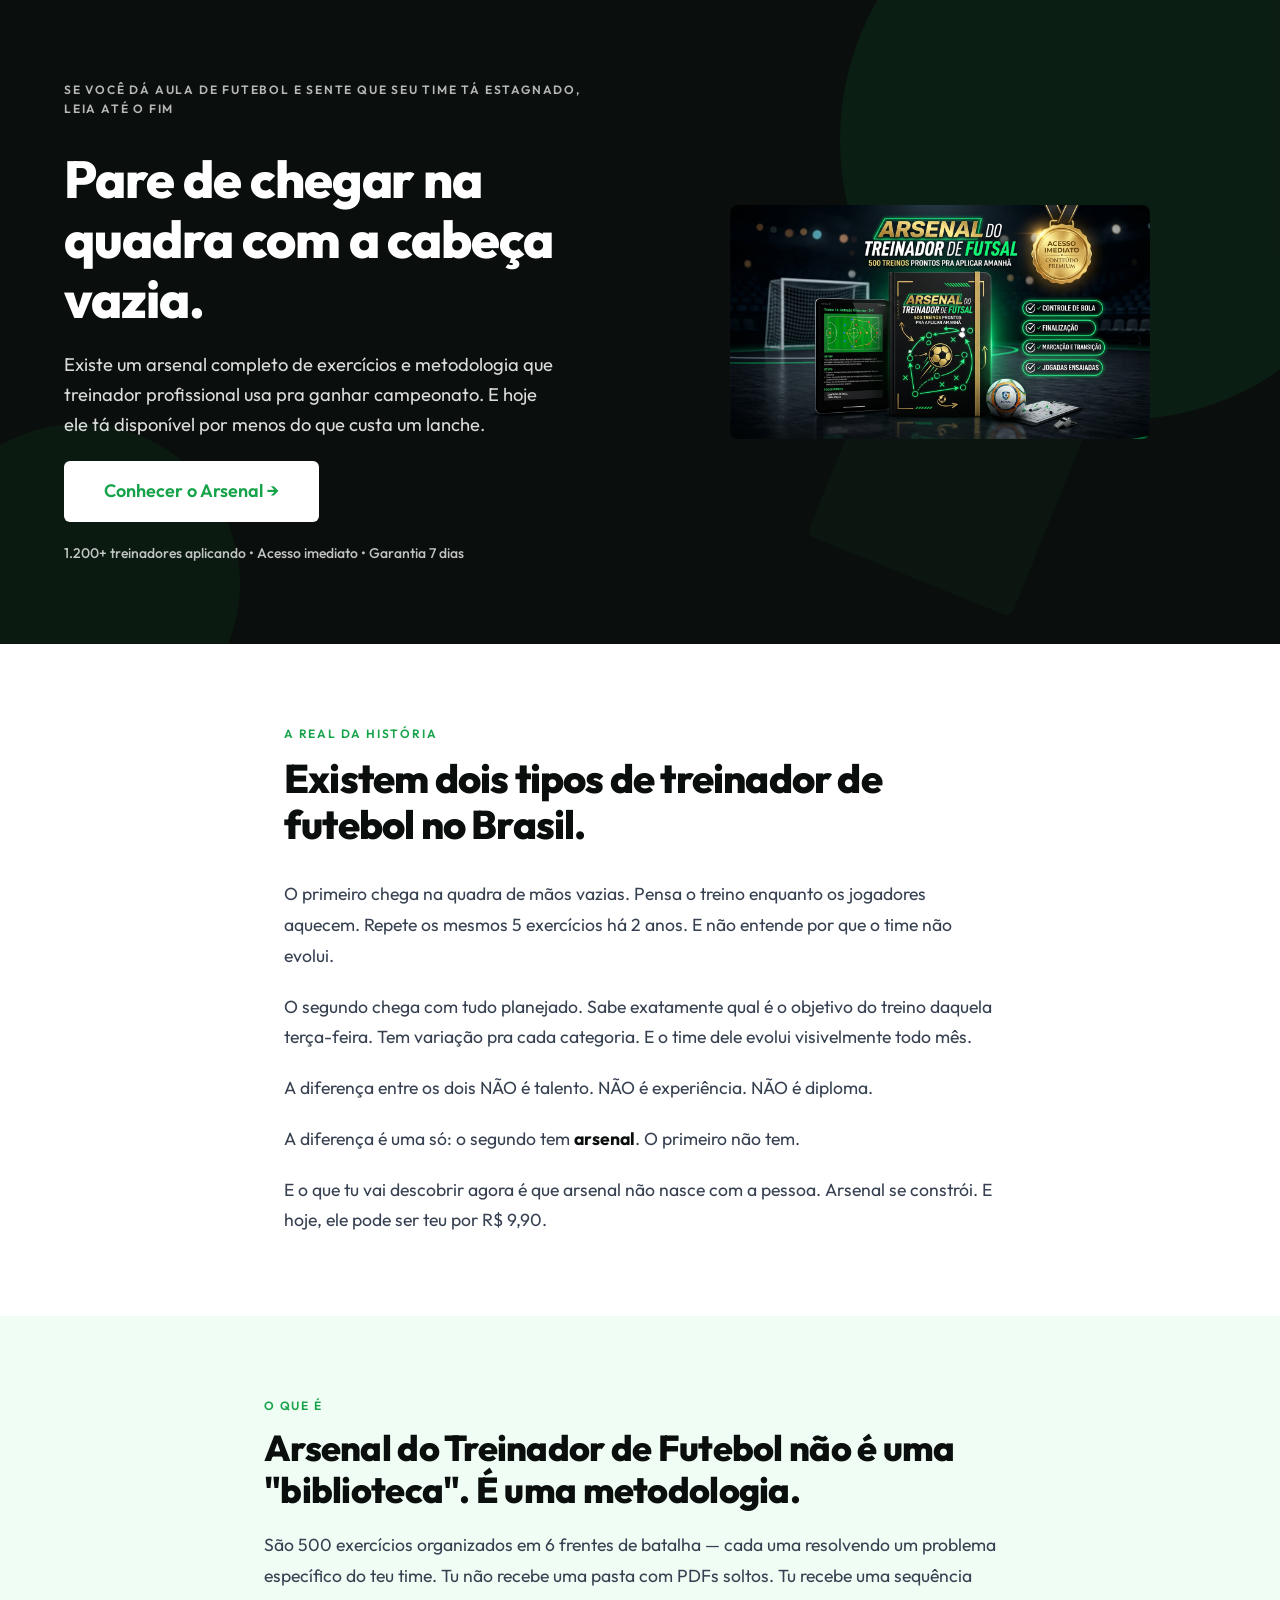
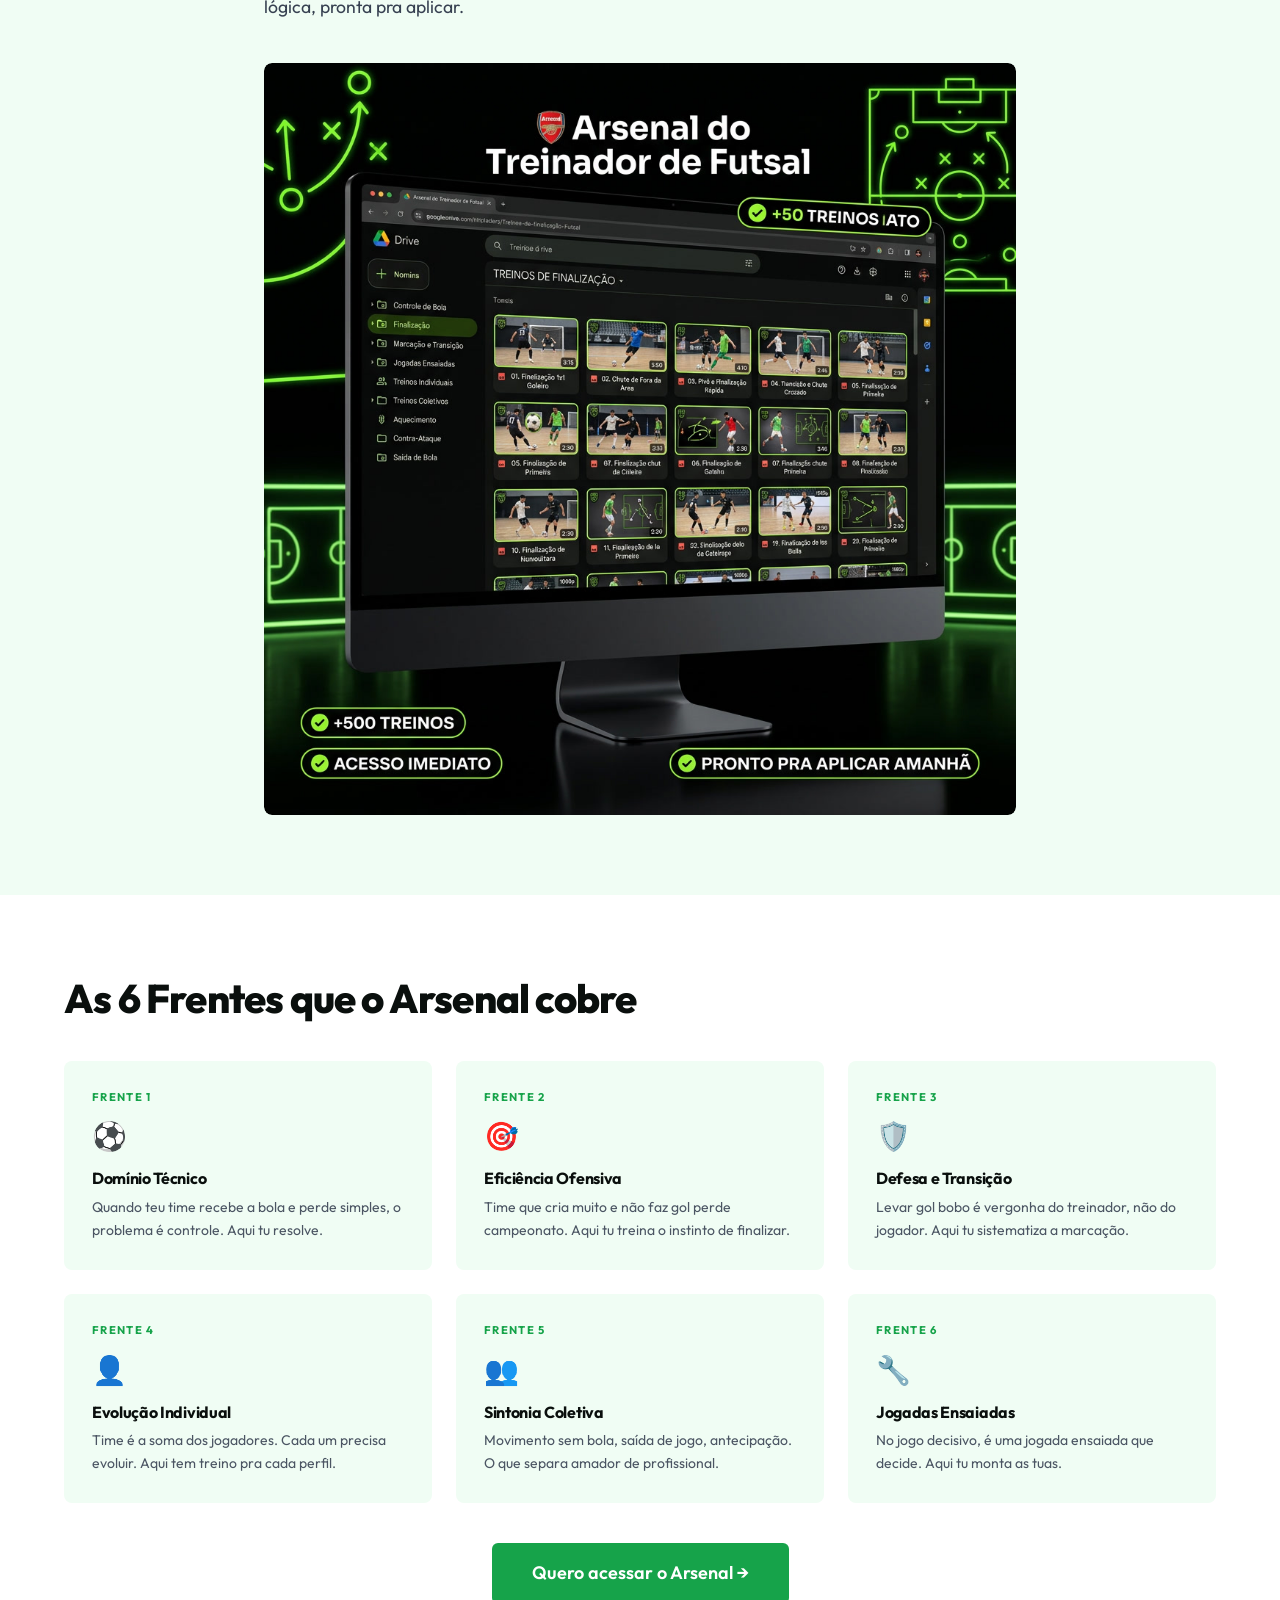
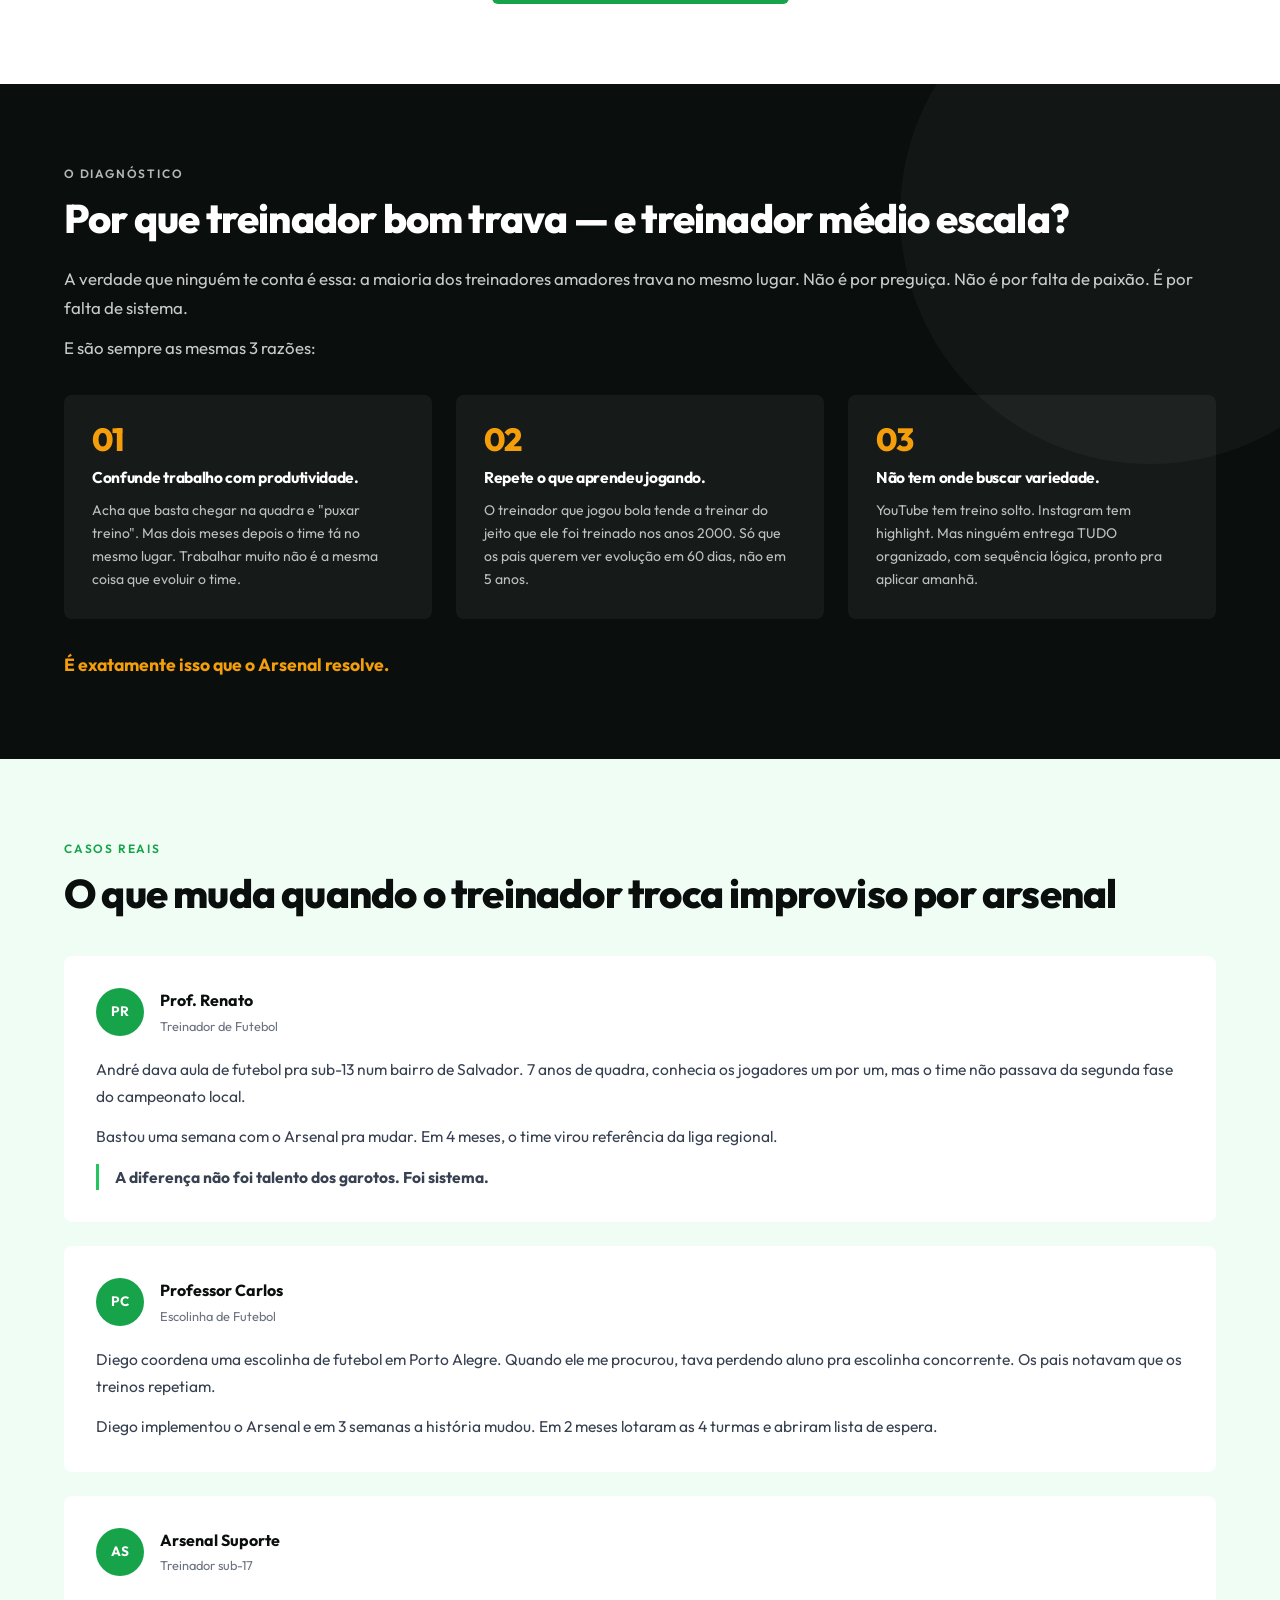
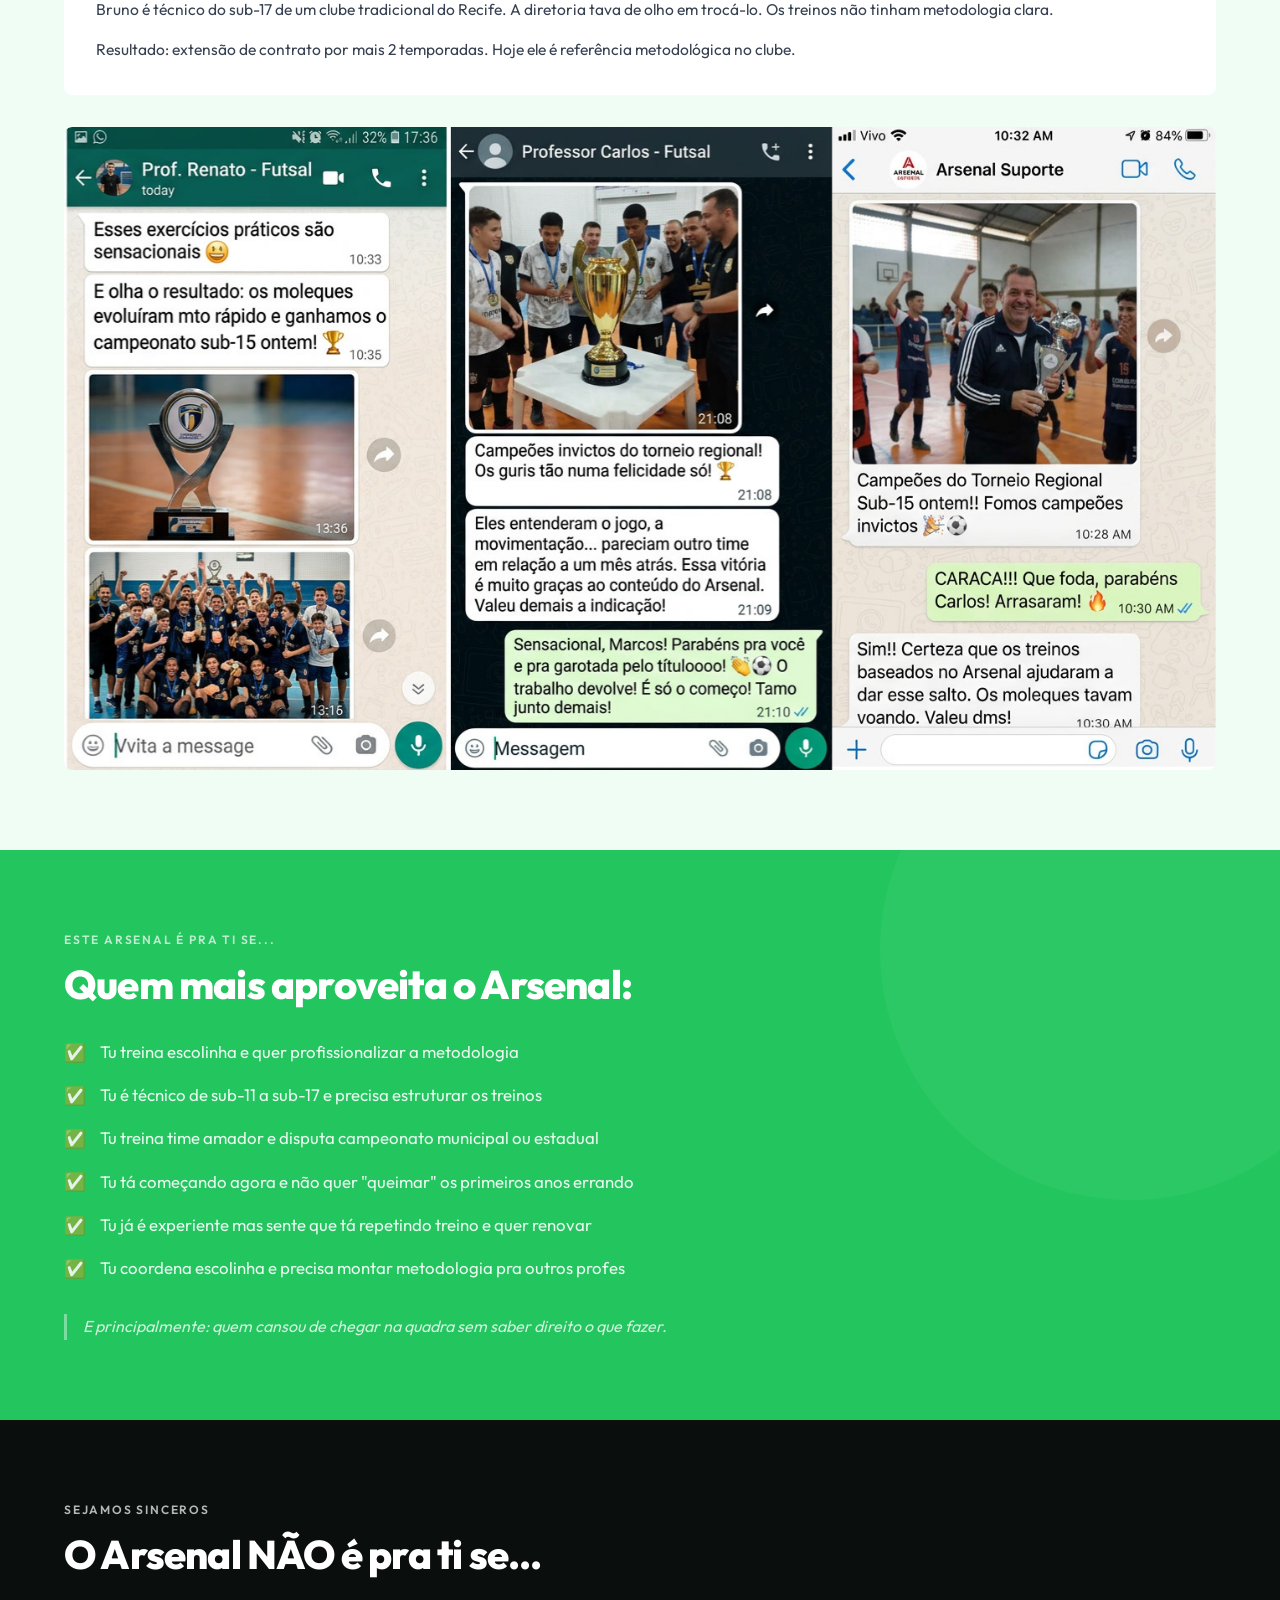
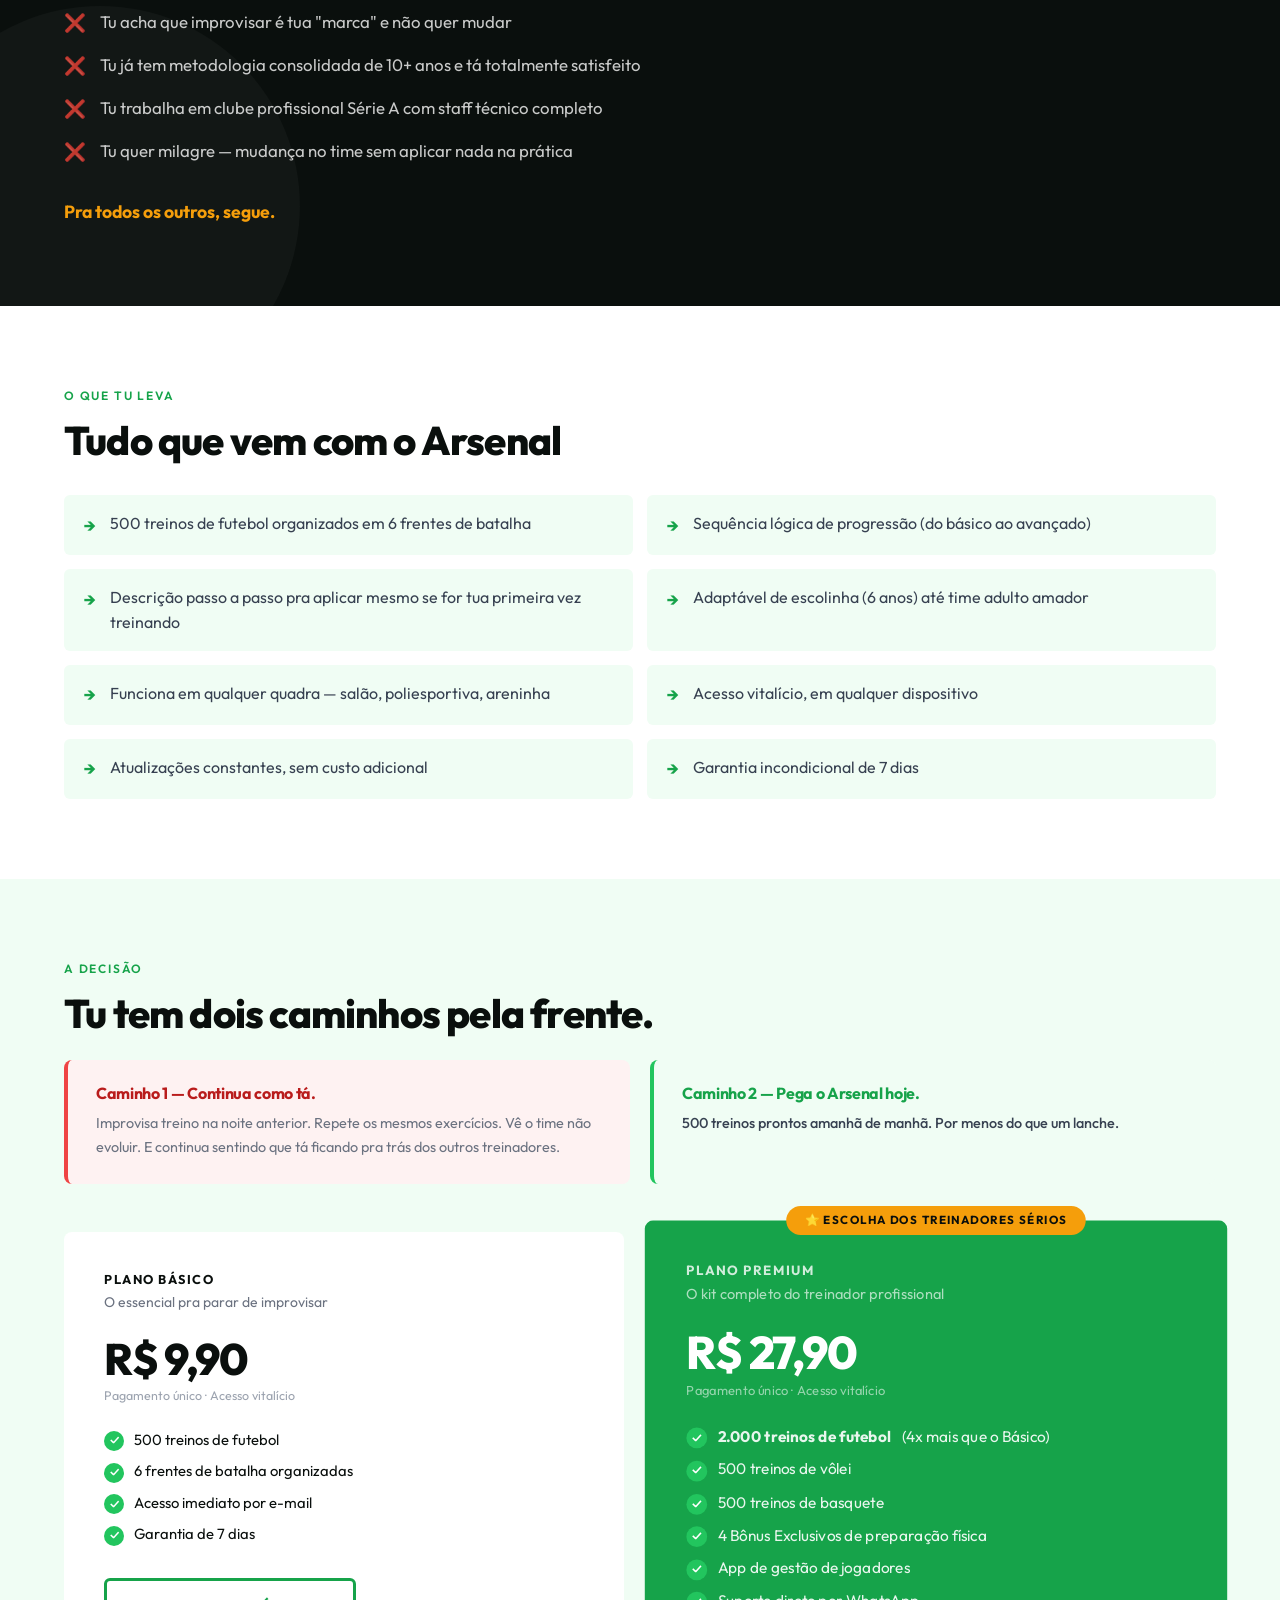
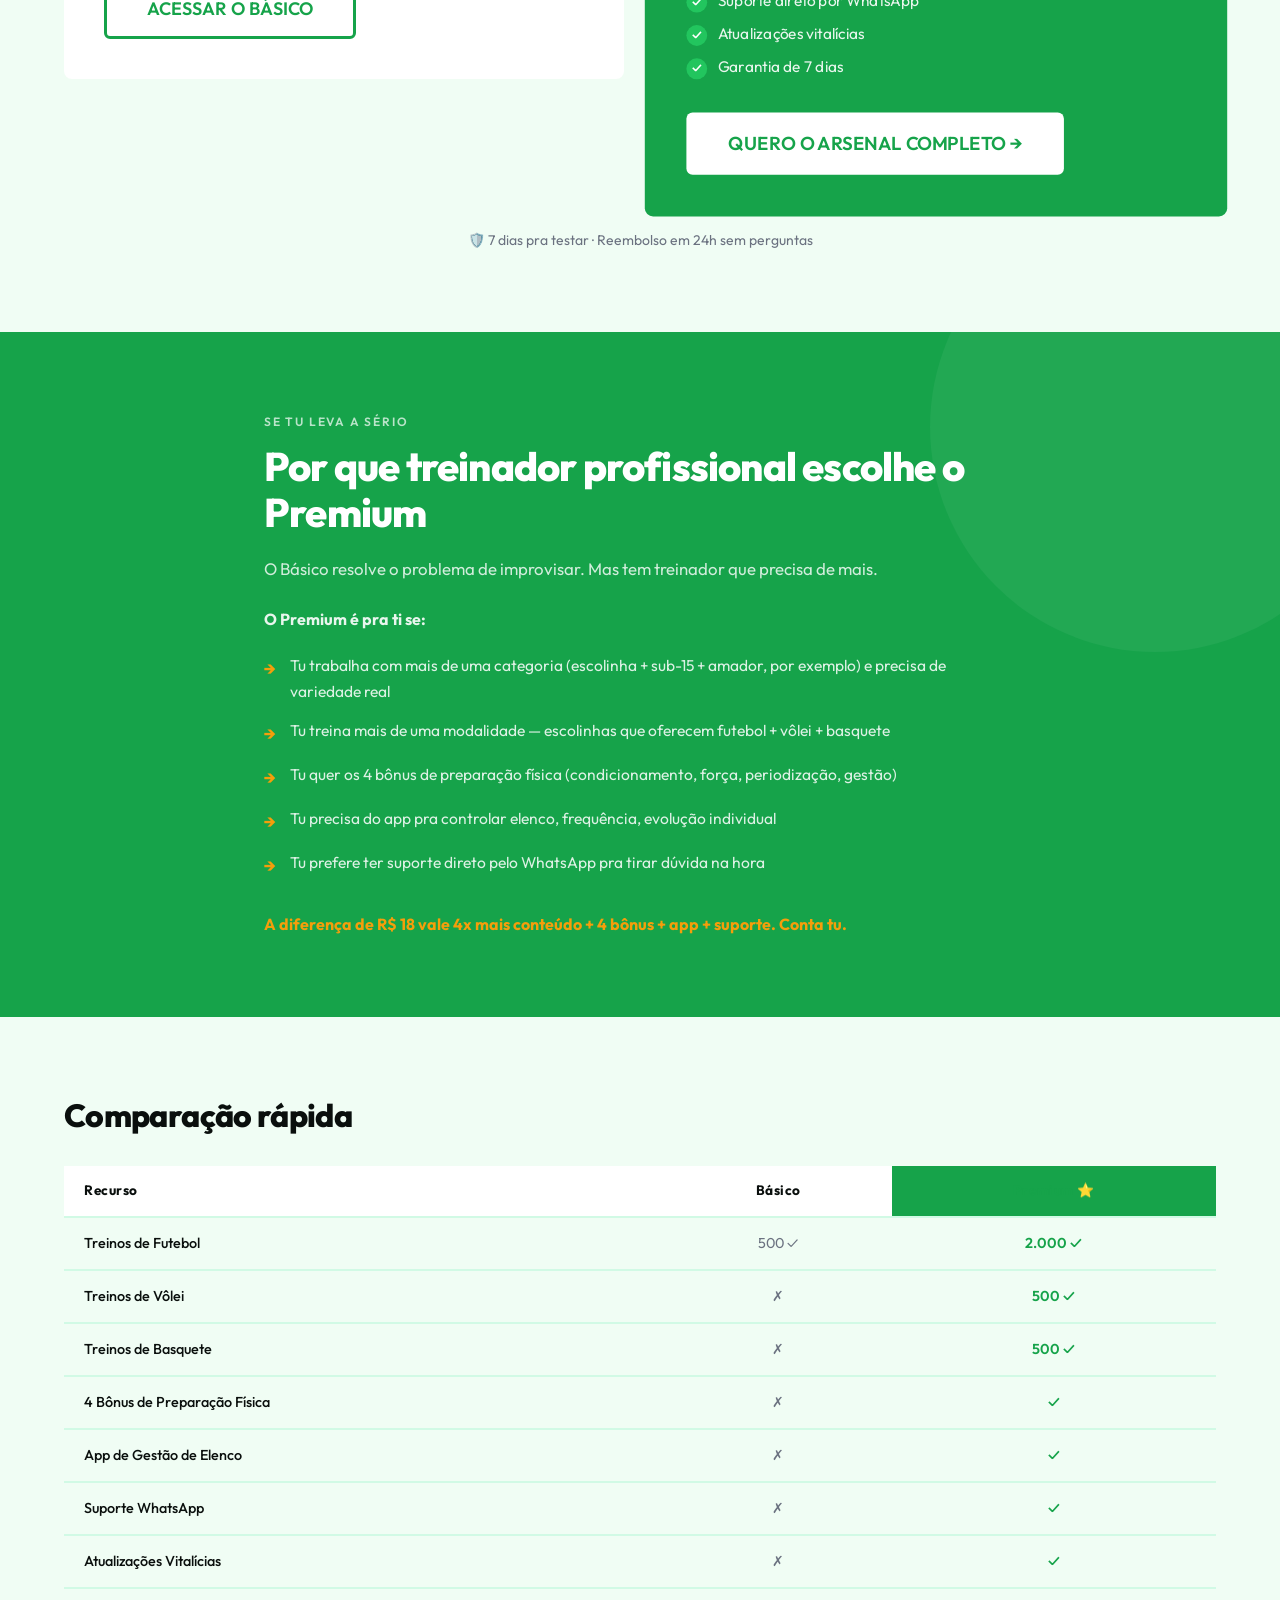
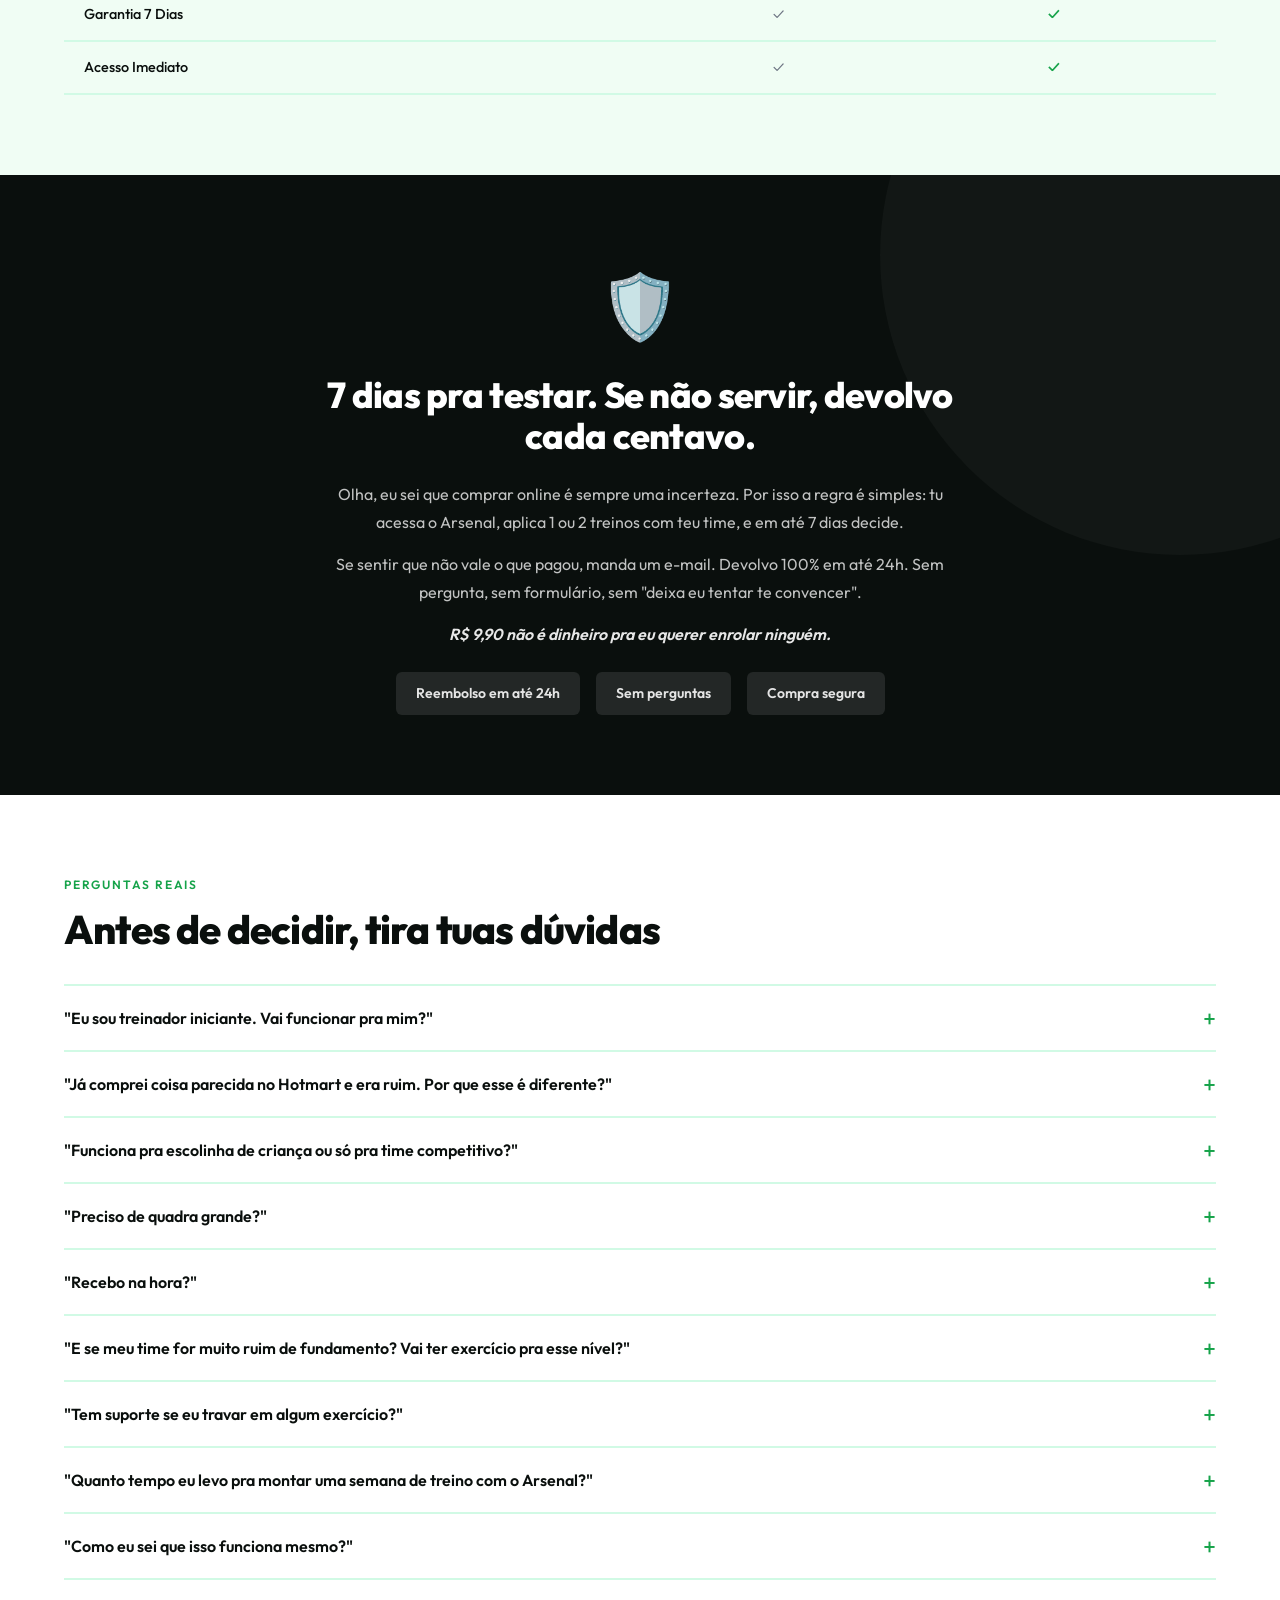
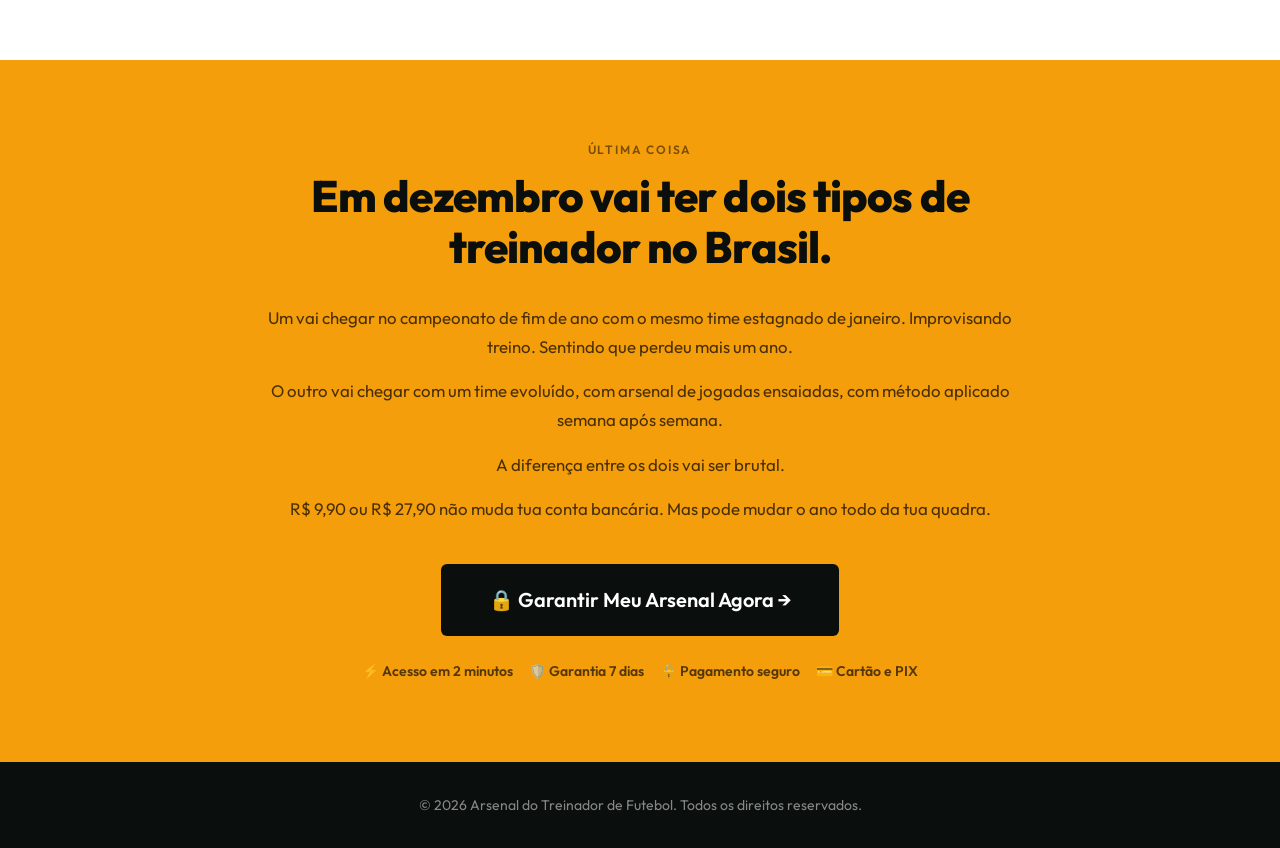
==== commit 027802e6: "Corrige nomes das imagens e adiciona prova social" ====
--- a/index.html
+++ b/index.html
@@ -108,7 +108,7 @@
       <h2>Arsenal do Treinador de Futebol não é uma "biblioteca". É uma metodologia.</h2>
       <p class="what-is__body">São 500 exercícios organizados em 6 frentes de batalha — cada uma resolvendo um problema específico do teu time. Tu não recebe uma pasta com PDFs soltos. Tu recebe uma sequência lógica, pronta pra aplicar.</p>
       <div class="what-is__mockup">
-        <img src="produto.png" alt="Plataforma Arsenal do Treinador de Futebol — interface com treinos organizados" loading="lazy" decoding="async" onerror="this.style.display='none'">
+        <img src="produto.jpg" alt="Plataforma Arsenal do Treinador de Futebol — interface com treinos organizados" loading="lazy" decoding="async" onerror="this.style.display='none'">
       </div>
     </div>
   </section>
@@ -216,9 +216,6 @@
             <p>Bastou uma semana com o Arsenal pra mudar. Em 4 meses, o time virou referência da liga regional.</p>
             <p class="case-card__conclusion">A diferença não foi talento dos garotos. Foi sistema.</p>
           </div>
-          <div class="case-card__screenshot">
-            <img src="depo1.jpg" alt="Depoimento Prof. Renato no WhatsApp" loading="lazy" decoding="async" onerror="this.style.display='none'">
-          </div>
         </article>
 
         <article class="case-card">
@@ -233,9 +230,6 @@
             <p>Diego coordena uma escolinha de futebol em Porto Alegre. Quando ele me procurou, tava perdendo aluno pra escolinha concorrente. Os pais notavam que os treinos repetiam.</p>
             <p>Diego implementou o Arsenal e em 3 semanas a história mudou. Em 2 meses lotaram as 4 turmas e abriram lista de espera.</p>
           </div>
-          <div class="case-card__screenshot">
-            <img src="depo2.jpg" alt="Depoimento Professor Carlos no WhatsApp" loading="lazy" decoding="async" onerror="this.style.display='none'">
-          </div>
         </article>
 
         <article class="case-card">
@@ -250,10 +244,12 @@
             <p>Bruno é técnico do sub-17 de um clube tradicional do Recife. A diretoria tava de olho em trocá-lo. Os treinos não tinham metodologia clara.</p>
             <p>Resultado: extensão de contrato por mais 2 temporadas. Hoje ele é referência metodológica no clube.</p>
           </div>
-          <div class="case-card__screenshot">
-            <img src="depo3.jpg" alt="Depoimento Arsenal Suporte no WhatsApp" loading="lazy" decoding="async" onerror="this.style.display='none'">
-          </div>
         </article>
+
+        <!-- Prova social — prints de WhatsApp -->
+        <div class="cases__proof">
+          <img src="prova.png" alt="Depoimentos reais de treinadores no WhatsApp" loading="lazy" decoding="async">
+        </div>
 
       </div>
     </div>
--- a/styles.min.css
+++ b/styles.min.css
@@ -1 +1 @@
-:root{--bg:#FFFFFF;--fg:#0A0F0D;--primary:#16A34A;--primary-dark:#15803D;--secondary:#22C55E;--secondary-dark:#16A34A;--accent:#F59E0B;--accent-dark:#D97706;--muted:#F0FDF4;--border:#D1FAE5;--font:'Outfit',sans-serif;--r-md:6px;--r-lg:8px;--r-full:9999px}*,::after,::before{box-sizing:border-box;margin:0;padding:0}html{scroll-behavior:smooth}body{font-family:var(--font);font-size:1rem;color:var(--fg);background:var(--bg);line-height:1.6}img{max-width:100%;height:auto;display:block}a{text-decoration:none;color:inherit}button{cursor:pointer;font-family:var(--font);border:none;background:0 0}ul{list-style:none}strong{font-weight:700}.container{max-width:1200px;margin:0 auto;padding:0 1.5rem}h1,h2,h3{line-height:1.15;letter-spacing:-.02em;font-weight:800}.eyebrow{display:block;font-size:.75rem;font-weight:600;letter-spacing:.15em;text-transform:uppercase;color:var(--primary);margin-bottom:.75rem}.eyebrow--light{color:rgba(255,255,255,.7)}.h2--light{color:#fff}.btn{display:inline-block;padding:.875rem 2rem;border-radius:var(--r-md);font-family:var(--font);font-weight:600;font-size:1rem;transition:all .2s;text-align:center;cursor:pointer;border:none}.btn--lg{padding:1rem 2.5rem;font-size:1.125rem}.btn--xl{padding:1.25rem 3rem;font-size:1.25rem}.btn--primary{background:var(--primary);color:#fff}.btn--primary:hover{background:var(--primary-dark);transform:scale(1.05)}.btn--outline{background:0 0;color:var(--primary);border:3px solid var(--primary)}.btn--outline:hover{background:var(--primary);color:#fff;transform:scale(1.05)}.btn--white-cta{background:#fff;color:var(--primary)}.btn--white-cta:hover{background:#f0fdf4;transform:scale(1.05)}.btn--premium-action{background:#fff;color:var(--primary)}.btn--premium-action:hover{background:#f0fdf4;color:var(--primary-dark);transform:scale(1.05)}.btn--dark{background:var(--fg);color:#fff}.btn--dark:hover{background:#1f2937;transform:scale(1.05)}.hero{background:#0a0f0d;color:#fff;padding:5rem 0;position:relative;overflow:hidden}.hero__deco{position:absolute;pointer-events:none}.hero__deco--circle-1{width:560px;height:560px;border-radius:50%;background:rgba(34,197,94,.08);top:-140px;right:-120px}.hero__deco--circle-2{width:320px;height:320px;border-radius:50%;background:rgba(34,197,94,.06);bottom:-100px;left:-80px}.hero__deco--square{width:220px;height:220px;border-radius:var(--r-lg);background:rgba(34,197,94,.04);bottom:60px;right:220px;transform:rotate(22deg)}.hero__inner{display:grid;grid-template-columns:1fr 1fr;gap:3rem;align-items:center;position:relative;z-index:1}.hero__content{display:flex;flex-direction:column;align-items:flex-start;gap:1.25rem}.hero__content h1{font-size:clamp(2rem, 5vw, 3.25rem);color:#fff}.hero__subhead{font-size:1.15rem;color:rgba(255,255,255,.85);max-width:500px;line-height:1.65}.hero__trust{font-size:.875rem;font-weight:500;color:rgba(255,255,255,.75)}.hero__mockup{display:flex;justify-content:center;align-items:center}.hero__mockup img{max-width:420px;width:100%;border-radius:var(--r-lg)}.hero__mockup-fallback{display:none;flex-direction:column;align-items:center;justify-content:center;width:100%;max-width:420px;height:320px;background:rgba(255,255,255,.1);border-radius:var(--r-lg);gap:.75rem;color:rgba(255,255,255,.65);font-size:3rem}.hero__mockup-fallback p{font-size:.95rem;font-weight:500}.what-is__mockup{margin-top:2.5rem;border-radius:var(--r-lg);overflow:hidden}.what-is__mockup img{width:100%;border-radius:var(--r-lg);display:block}.case-card__screenshot{margin-top:1.25rem;border-radius:var(--r-md);overflow:hidden}.case-card__screenshot img{width:100%;border-radius:var(--r-md);display:block}.story{background:var(--bg);padding:5rem 0}.story__inner{max-width:760px}.story h2{font-size:clamp(1.75rem, 4vw, 2.5rem);color:var(--fg);margin-bottom:2rem}.story__body{display:flex;flex-direction:column;gap:1.25rem}.story__body p{font-size:1.1rem;color:#374151;line-height:1.75}.story__body strong{color:var(--fg)}.what-is{background:var(--muted);padding:5rem 0}.what-is__inner{max-width:800px}.what-is h2{font-size:clamp(1.5rem, 3.5vw, 2.25rem);color:var(--fg);margin-bottom:1.25rem}.what-is__body{font-size:1.1rem;color:#374151;line-height:1.75}.fronts{background:var(--bg);padding:5rem 0}.fronts h2{font-size:clamp(1.75rem, 4vw, 2.5rem);color:var(--fg);margin-bottom:2.5rem}.fronts__grid{display:grid;grid-template-columns:repeat(3,1fr);gap:1.5rem;margin-bottom:2.5rem}.front-card{background:#f0fdf4;border-radius:var(--r-lg);padding:1.75rem;transition:transform .2s,background .2s}.front-card:hover{transform:scale(1.02);background:#dcfce7}.front-card__number{font-size:.7rem;font-weight:700;letter-spacing:.12em;color:var(--primary);margin-bottom:.5rem}.front-card__icon{font-size:1.75rem;margin-bottom:.625rem}.front-card h3{font-size:1rem;font-weight:700;margin-bottom:.5rem;color:var(--fg)}.front-card p{font-size:.875rem;color:#4b5563;line-height:1.65}.fronts__cta{text-align:center}.diagnosis{background:var(--fg);color:#fff;padding:5rem 0;position:relative;overflow:hidden}.diagnosis__deco{position:absolute;pointer-events:none}.diagnosis__deco--circle{width:500px;height:500px;border-radius:50%;background:rgba(255,255,255,.03);top:-120px;right:-120px}.diagnosis .container{position:relative;z-index:1}.diagnosis h2{font-size:clamp(1.75rem, 4vw, 2.5rem);margin-bottom:1.5rem}.diagnosis__intro{font-size:1.05rem;color:rgba(255,255,255,.78);line-height:1.7;margin-bottom:.75rem}.diagnosis__grid{display:grid;grid-template-columns:repeat(3,1fr);gap:1.5rem;margin:2rem 0}.diagnosis-card{background:rgba(255,255,255,.05);border-radius:var(--r-lg);padding:1.75rem;transition:transform .2s,background .2s}.diagnosis-card:hover{transform:scale(1.02);background:rgba(255,255,255,.08)}.diagnosis-card__num{font-size:2rem;font-weight:800;color:var(--accent);line-height:1;margin-bottom:.75rem;letter-spacing:-.02em}.diagnosis-card h3{font-size:.975rem;font-weight:700;color:#fff;margin-bottom:.625rem;line-height:1.4}.diagnosis-card p{font-size:.875rem;color:rgba(255,255,255,.72);line-height:1.65}.diagnosis__closing{font-size:1.1rem;font-weight:700;color:var(--accent);margin-top:.5rem}.cases{background:var(--muted);padding:5rem 0}.cases h2{font-size:clamp(1.75rem, 4vw, 2.5rem);color:var(--fg);margin-bottom:2.5rem}.cases__list{display:flex;flex-direction:column;gap:1.5rem}.case-card{background:var(--bg);border-radius:var(--r-lg);padding:2rem}.case-card__header{display:flex;align-items:center;gap:1rem;margin-bottom:1.25rem}.case-card__avatar{width:3rem;height:3rem;border-radius:50%;background:var(--primary);color:#fff;display:flex;align-items:center;justify-content:center;font-weight:700;font-size:.85rem;flex-shrink:0}.case-card__meta{display:flex;flex-direction:column;gap:.1rem}.case-card__name{font-weight:700;font-size:1rem}.case-card__location{font-size:.8rem;color:#6b7280}.case-card__body{display:flex;flex-direction:column;gap:.875rem}.case-card__body p{font-size:.975rem;color:#374151;line-height:1.7}.case-card__conclusion{font-weight:700;color:var(--secondary-dark);font-size:.975rem;padding-left:1rem;border-left:3px solid var(--secondary)}.for-who{background:var(--secondary);color:#fff;padding:5rem 0;position:relative;overflow:hidden}.for-who__deco{position:absolute;pointer-events:none}.for-who__deco--circle{width:500px;height:500px;border-radius:50%;background:rgba(255,255,255,.05);top:-150px;right:-100px}.for-who .container{position:relative;z-index:1}.for-who h2{font-size:clamp(1.75rem, 4vw, 2.5rem);margin-bottom:2rem}.for-who__list{display:flex;flex-direction:column;gap:1rem;margin-bottom:2rem}.for-who__list li{display:flex;align-items:flex-start;gap:.875rem;font-size:1.05rem;color:rgba(255,255,255,.9);line-height:1.5}.badge-yes{flex-shrink:0;font-size:1.1rem;margin-top:.05rem}.for-who__closing{font-size:1rem;color:rgba(255,255,255,.78);font-style:italic;border-left:3px solid rgba(255,255,255,.4);padding-left:1rem}.not-for{background:var(--fg);color:#fff;padding:5rem 0;position:relative;overflow:hidden}.not-for__deco{position:absolute;pointer-events:none}.not-for__deco--circle{width:400px;height:400px;border-radius:50%;background:rgba(255,255,255,.03);bottom:-100px;left:-100px}.not-for .container{position:relative;z-index:1}.not-for h2{font-size:clamp(1.75rem, 4vw, 2.5rem);margin-bottom:2rem}.not-for__list{display:flex;flex-direction:column;gap:1rem;margin-bottom:2rem}.not-for__list li{display:flex;align-items:flex-start;gap:.875rem;font-size:1.05rem;color:rgba(255,255,255,.78);line-height:1.5}.badge-no{flex-shrink:0;font-size:1.1rem;margin-top:.05rem}.not-for__closing{font-size:1.1rem;font-weight:700;color:var(--accent)}.includes{background:var(--bg);padding:5rem 0}.includes h2{font-size:clamp(1.75rem, 4vw, 2.5rem);color:var(--fg);margin-bottom:2rem}.includes__list{display:grid;grid-template-columns:repeat(2,1fr);gap:.875rem}.includes__list li{display:flex;align-items:flex-start;gap:.875rem;font-size:1rem;color:#374151;line-height:1.55;background:var(--muted);border-radius:var(--r-md);padding:1rem 1.25rem}.includes__arrow{flex-shrink:0;font-weight:700;color:var(--primary);font-size:1.1rem;margin-top:.05rem}.pricing{background:var(--muted);padding:5rem 0}.pricing h2{font-size:clamp(1.75rem, 4vw, 2.5rem);color:var(--fg);margin-bottom:1.5rem}.pricing__paths{display:grid;grid-template-columns:1fr 1fr;gap:1.25rem;margin-bottom:3rem}.pricing__path{border-radius:var(--r-lg);padding:1.5rem 1.75rem}.pricing__path h3{font-size:1rem;font-weight:700;margin-bottom:.625rem}.pricing__path p{font-size:.9rem;line-height:1.65}.pricing__path--bad{background:#fef2f2;border-left:4px solid #ef4444}.pricing__path--bad h3{color:#b91c1c}.pricing__path--bad p{color:#6b7280}.pricing__path--good{background:#f0fdf4;border-left:4px solid var(--secondary)}.pricing__path--good h3{color:var(--secondary-dark)}.pricing__path--good p{color:#374151;font-weight:500}.pricing__grid{display:grid;grid-template-columns:1fr 1fr;gap:2rem;align-items:start;margin-bottom:1.5rem}.pricing-card{border-radius:var(--r-lg);padding:2.5rem;position:relative;transition:transform .2s}.pricing-card--basic{background:var(--bg)}.pricing-card--basic:hover{transform:scale(1.01)}.pricing-card--premium{background:var(--primary);transform:scale(1.04)}.pricing-card--premium:hover{transform:scale(1.06)}.pricing-card__badge{position:absolute;top:-.875rem;left:50%;transform:translateX(-50%);background:var(--accent);color:var(--fg);font-size:.7rem;font-weight:700;letter-spacing:.1em;padding:.3rem 1.1rem;border-radius:var(--r-full);white-space:nowrap}.pricing-card__name{font-size:.8rem;font-weight:700;letter-spacing:.12em;color:var(--fg);margin-bottom:.25rem}.pricing-card__name--light{color:rgba(255,255,255,.8)}.pricing-card__tagline{font-size:.875rem;color:#6b7280;margin-bottom:1.5rem}.pricing-card__tagline--light{color:rgba(255,255,255,.65)}.pricing-card__price-block{display:flex;flex-direction:column;margin-bottom:1.5rem}.pricing-card__price{font-size:2.75rem;font-weight:800;letter-spacing:-.03em;color:var(--fg);line-height:1}.pricing-card__price--light{color:#fff}.pricing-card__detail{font-size:.78rem;color:#9ca3af;margin-top:.3rem}.pricing-card__detail--light{color:rgba(255,255,255,.55)}.pricing-card__features{display:flex;flex-direction:column;gap:.625rem;margin-bottom:2rem}.pricing-card__features li{display:flex;align-items:flex-start;gap:.625rem;font-size:.925rem;color:var(--fg);line-height:1.4}.pricing-card__features--light li{color:rgba(255,255,255,.9)}.feature-check{flex-shrink:0;width:1.25rem;height:1.25rem;border-radius:50%;background:var(--secondary);color:#fff;display:flex;align-items:center;justify-content:center;font-size:.7rem;font-weight:700;margin-top:.1rem}.pricing__footer{text-align:center;font-size:.875rem;color:#6b7280}.why-premium{background:var(--primary);color:#fff;padding:5rem 0;position:relative;overflow:hidden}.why-premium::before{content:'';position:absolute;width:450px;height:450px;border-radius:50%;background:rgba(255,255,255,.05);top:-130px;right:-100px;pointer-events:none}.why-premium .container{position:relative;z-index:1;max-width:800px}.why-premium h2{font-size:clamp(1.75rem, 4vw, 2.5rem);margin-bottom:1.25rem}.why-premium__intro{font-size:1.05rem;color:rgba(255,255,255,.8);line-height:1.7;margin-bottom:1.5rem}.why-premium__subtitle{font-size:1rem;font-weight:700;color:rgba(255,255,255,.9);margin-bottom:1.25rem}.why-premium__list{display:flex;flex-direction:column;gap:.875rem;margin-bottom:2rem}.why-premium__list li{display:flex;align-items:flex-start;gap:.875rem;font-size:.975rem;color:rgba(255,255,255,.85);line-height:1.65}.why-premium__arrow{flex-shrink:0;font-weight:700;color:var(--accent);font-size:1.1rem;margin-top:.05rem}.why-premium__closing{font-size:1rem;font-weight:700;color:var(--accent)}.comparison{background:var(--muted);padding:5rem 0}.comparison h2{font-size:clamp(1.5rem, 3vw, 2rem);color:var(--fg);margin-bottom:2rem}.comparison__wrapper{overflow-x:auto}.comparison-table{width:100%;border-collapse:collapse;font-size:.9rem}.comparison-table td,.comparison-table th{padding:.875rem 1.25rem;text-align:center;border-bottom:2px solid var(--border)}.comparison-table th{font-weight:700;background:var(--bg);color:var(--fg);font-size:.85rem;letter-spacing:.04em}.comparison-table .comparison-table__feature-col{text-align:left}.comparison-table td:first-child{text-align:left;color:var(--fg);font-weight:500}.comparison-table td{color:#6b7280}.comparison-table__premium-col{background:#f0fdf4;color:var(--primary)!important;font-weight:600}.comparison-table th.comparison-table__premium-col{background:var(--primary);color:#fff}.guarantee{background:var(--fg);color:#fff;padding:5rem 0;position:relative;overflow:hidden}.guarantee__deco{position:absolute;pointer-events:none}.guarantee__deco--circle{width:600px;height:600px;border-radius:50%;background:rgba(255,255,255,.03);top:-220px;right:-200px}.guarantee__inner{text-align:center;position:relative;z-index:1;max-width:700px;margin:0 auto}.guarantee__icon{font-size:4rem;margin-bottom:1rem}.guarantee h2{font-size:clamp(1.5rem, 3.5vw, 2.25rem);margin-bottom:1.5rem}.guarantee__body{font-size:1rem;color:rgba(255,255,255,.75);line-height:1.75;margin-bottom:.875rem}.guarantee__body--emphasis{color:rgba(255,255,255,.9);font-weight:600;font-style:italic}.guarantee__badges{display:flex;justify-content:center;flex-wrap:wrap;gap:1rem;margin-top:1.5rem}.guarantee-badge{background:rgba(255,255,255,.1);border-radius:var(--r-md);padding:.625rem 1.25rem;font-size:.875rem;font-weight:600;color:rgba(255,255,255,.88)}.faq{background:var(--bg);padding:5rem 0}.faq h2{font-size:clamp(1.75rem, 4vw, 2.5rem);color:var(--fg);margin-bottom:2rem}.faq__list{border-top:2px solid var(--border)}.faq-item{border-bottom:2px solid var(--border)}.faq-item__btn{width:100%;text-align:left;padding:1.25rem 0;font-size:1rem;font-weight:600;color:var(--fg);display:flex;justify-content:space-between;align-items:center;gap:1rem;transition:color .2s}.faq-item__btn:hover{color:var(--primary)}.faq-item__icon{font-size:1.5rem;font-weight:400;color:var(--primary);transition:transform .25s;flex-shrink:0;line-height:1}.faq-item--open .faq-item__icon{transform:rotate(45deg)}.faq-item__answer{padding:0 0 1.25rem}.faq-item__answer p{color:#4b5563;line-height:1.7;font-size:.95rem}.closing{background:var(--accent);padding:5rem 0}.closing__inner{text-align:center;max-width:800px;margin:0 auto}.closing__eyebrow{color:rgba(0,0,0,.5)}.closing h2{font-size:clamp(1.75rem, 4vw, 2.75rem);color:var(--fg);margin-bottom:2rem}.closing__body{display:flex;flex-direction:column;gap:1rem;margin-bottom:2.5rem}.closing__body p{font-size:1.05rem;color:rgba(0,0,0,.7);line-height:1.7}.closing__trust{display:flex;flex-wrap:wrap;justify-content:center;gap:1rem;margin-top:1.5rem;font-size:.875rem;font-weight:600;color:rgba(0,0,0,.65)}.footer{background:var(--fg);padding:2rem 0}.footer__inner{text-align:center;font-size:.875rem;color:rgba(255,255,255,.5)}.popup-overlay{position:fixed;inset:0;background:rgba(0,0,0,.72);z-index:1000;display:flex;align-items:center;justify-content:center;padding:1rem;opacity:0;pointer-events:none;transition:opacity .3s}.popup-overlay.is-visible{opacity:1;pointer-events:all}.popup{background:var(--fg);color:#fff;border-radius:var(--r-lg);padding:2.5rem;max-width:520px;width:100%;position:relative;transform:translateY(24px);transition:transform .3s;max-height:90vh;overflow-y:auto}.popup-overlay.is-visible .popup{transform:translateY(0)}.popup__close{position:absolute;top:1rem;right:1rem;width:2rem;height:2rem;background:rgba(255,255,255,.1);border-radius:var(--r-md);color:#fff;font-size:1.35rem;display:flex;align-items:center;justify-content:center;transition:background .2s;line-height:1}.popup__close:hover{background:rgba(255,255,255,.22)}.popup__h2{font-size:1.4rem;font-weight:800;color:#fff;margin-bottom:.75rem;padding-right:2.5rem;letter-spacing:-.02em;line-height:1.2}.popup__subhead{color:rgba(255,255,255,.7);font-size:.875rem;margin-bottom:1.5rem;line-height:1.6}.popup__price-block{display:flex;flex-direction:column;align-items:flex-start;gap:.25rem;margin-bottom:1.25rem}.popup__price-old{font-size:.875rem;text-decoration:line-through;color:rgba(255,255,255,.4)}.popup__price-new{font-size:2.5rem;font-weight:800;color:var(--accent);line-height:1;letter-spacing:-.03em}.popup__price-detail{font-size:.78rem;color:rgba(255,255,255,.45)}.popup__features{display:flex;flex-direction:column;gap:.45rem;margin-bottom:1.5rem}.popup__features li{font-size:.875rem;color:rgba(255,255,255,.82)}.popup__dismiss{display:block;width:100%;text-align:center;margin-top:.875rem;color:rgba(255,255,255,.35);font-size:.8rem;transition:color .2s;cursor:pointer}.popup__dismiss:hover{color:rgba(255,255,255,.65)}.popup__dismiss-link{display:block;text-align:center;margin-top:.875rem;color:rgba(255,255,255,.35);font-size:.8rem;transition:color .2s;cursor:pointer}.popup__dismiss-link:hover{color:rgba(255,255,255,.65)}@media (max-width:768px){.cases,.closing,.comparison,.diagnosis,.faq,.for-who,.fronts,.guarantee,.hero,.includes,.not-for,.pricing,.story,.what-is,.why-premium,section{padding:3rem 0}.container{padding:0 1.25rem}.btn--lg,.btn--xl{width:100%;text-align:center;padding:1rem 1.5rem;font-size:1rem;min-height:52px;display:flex;align-items:center;justify-content:center}.hero__inner{grid-template-columns:1fr;gap:2rem}.hero__mockup{display:none}.hero__content{align-items:stretch}.hero__content h1{font-size:1.75rem}.hero__subhead{font-size:1rem}.hero__trust{font-size:.8rem}.story__body p{font-size:1rem}.what-is__inner{max-width:100%}.what-is h2{font-size:1.35rem}.what-is__body{font-size:1rem}.fronts h2{font-size:1.5rem}.fronts__grid{grid-template-columns:1fr;gap:1rem}.fronts__cta{display:flex}.diagnosis h2{font-size:1.5rem}.diagnosis__grid{grid-template-columns:1fr;gap:1rem}.diagnosis__intro{font-size:1rem}.cases h2{font-size:1.5rem}.case-card{padding:1.5rem}.for-who h2{font-size:1.5rem}.for-who__list li{font-size:.975rem}.not-for h2{font-size:1.5rem}.not-for__list li{font-size:.975rem}.includes h2{font-size:1.5rem}.includes__list{grid-template-columns:1fr;gap:.625rem}.includes__list li{font-size:.9rem}.pricing h2{font-size:1.5rem}.pricing__paths{grid-template-columns:1fr;gap:1rem}.pricing__grid{grid-template-columns:1fr;gap:1.5rem}.pricing-card{padding:2rem 1.5rem}.pricing-card--premium{transform:none}.pricing-card--premium:hover{transform:scale(1.01)}.pricing-card__price{font-size:2.25rem}.pricing-card__features li{font-size:.875rem}.why-premium h2{font-size:1.5rem}.why-premium__list li{font-size:.9rem}.comparison h2{font-size:1.35rem}.comparison-table td,.comparison-table th{padding:.75rem .875rem;font-size:.8rem}.guarantee h2{font-size:1.35rem}.guarantee__icon{font-size:3rem}.guarantee__badges{flex-direction:column;align-items:center}.guarantee-badge{width:100%;text-align:center}.faq h2{font-size:1.5rem}.faq-item__btn{font-size:.9rem;padding:1rem 0}.faq-item__icon{font-size:1.25rem}.closing h2{font-size:1.5rem}.closing__body p{font-size:1rem}.closing__trust{flex-direction:column;align-items:center;gap:.625rem}.popup{padding:1.75rem 1.25rem;max-height:95vh;border-radius:var(--r-lg) var(--r-lg) 0 0;position:fixed;bottom:0;left:0;right:0;width:100%;max-width:100%;transform:translateY(100%)}.popup-overlay{align-items:flex-end;padding:0}.popup-overlay.is-visible .popup{transform:translateY(0)}.popup__h2{font-size:1.2rem}.popup__price-new{font-size:2rem}.popup .btn--lg{width:100%;display:flex;align-items:center;justify-content:center}}@media (min-width:769px) and (max-width:1024px){.hero__inner{gap:2rem}.fronts__grid{grid-template-columns:repeat(2,1fr)}.diagnosis__grid{grid-template-columns:repeat(2,1fr)}.includes__list{grid-template-columns:1fr}}+:root{--bg:#FFFFFF;--fg:#0A0F0D;--primary:#16A34A;--primary-dark:#15803D;--secondary:#22C55E;--secondary-dark:#16A34A;--accent:#F59E0B;--accent-dark:#D97706;--muted:#F0FDF4;--border:#D1FAE5;--font:'Outfit',sans-serif;--r-md:6px;--r-lg:8px;--r-full:9999px}*,::after,::before{box-sizing:border-box;margin:0;padding:0}html{scroll-behavior:smooth}body{font-family:var(--font);font-size:1rem;color:var(--fg);background:var(--bg);line-height:1.6}img{max-width:100%;height:auto;display:block}a{text-decoration:none;color:inherit}button{cursor:pointer;font-family:var(--font);border:none;background:0 0}ul{list-style:none}strong{font-weight:700}.container{max-width:1200px;margin:0 auto;padding:0 1.5rem}h1,h2,h3{line-height:1.15;letter-spacing:-.02em;font-weight:800}.eyebrow{display:block;font-size:.75rem;font-weight:600;letter-spacing:.15em;text-transform:uppercase;color:var(--primary);margin-bottom:.75rem}.eyebrow--light{color:rgba(255,255,255,.7)}.h2--light{color:#fff}.btn{display:inline-block;padding:.875rem 2rem;border-radius:var(--r-md);font-family:var(--font);font-weight:600;font-size:1rem;transition:all .2s;text-align:center;cursor:pointer;border:none}.btn--lg{padding:1rem 2.5rem;font-size:1.125rem}.btn--xl{padding:1.25rem 3rem;font-size:1.25rem}.btn--primary{background:var(--primary);color:#fff}.btn--primary:hover{background:var(--primary-dark);transform:scale(1.05)}.btn--outline{background:0 0;color:var(--primary);border:3px solid var(--primary)}.btn--outline:hover{background:var(--primary);color:#fff;transform:scale(1.05)}.btn--white-cta{background:#fff;color:var(--primary)}.btn--white-cta:hover{background:#f0fdf4;transform:scale(1.05)}.btn--premium-action{background:#fff;color:var(--primary)}.btn--premium-action:hover{background:#f0fdf4;color:var(--primary-dark);transform:scale(1.05)}.btn--dark{background:var(--fg);color:#fff}.btn--dark:hover{background:#1f2937;transform:scale(1.05)}.hero{background:#0a0f0d;color:#fff;padding:5rem 0;position:relative;overflow:hidden}.hero__deco{position:absolute;pointer-events:none}.hero__deco--circle-1{width:560px;height:560px;border-radius:50%;background:rgba(34,197,94,.08);top:-140px;right:-120px}.hero__deco--circle-2{width:320px;height:320px;border-radius:50%;background:rgba(34,197,94,.06);bottom:-100px;left:-80px}.hero__deco--square{width:220px;height:220px;border-radius:var(--r-lg);background:rgba(34,197,94,.04);bottom:60px;right:220px;transform:rotate(22deg)}.hero__inner{display:grid;grid-template-columns:1fr 1fr;gap:3rem;align-items:center;position:relative;z-index:1}.hero__content{display:flex;flex-direction:column;align-items:flex-start;gap:1.25rem}.hero__content h1{font-size:clamp(2rem, 5vw, 3.25rem);color:#fff}.hero__subhead{font-size:1.15rem;color:rgba(255,255,255,.85);max-width:500px;line-height:1.65}.hero__trust{font-size:.875rem;font-weight:500;color:rgba(255,255,255,.75)}.hero__mockup{display:flex;justify-content:center;align-items:center}.hero__mockup img{max-width:420px;width:100%;border-radius:var(--r-lg)}.hero__mockup-fallback{display:none;flex-direction:column;align-items:center;justify-content:center;width:100%;max-width:420px;height:320px;background:rgba(255,255,255,.1);border-radius:var(--r-lg);gap:.75rem;color:rgba(255,255,255,.65);font-size:3rem}.hero__mockup-fallback p{font-size:.95rem;font-weight:500}.what-is__mockup{margin-top:2.5rem;border-radius:var(--r-lg);overflow:hidden}.what-is__mockup img{width:100%;border-radius:var(--r-lg);display:block}.cases__proof{margin-top:.5rem;border-radius:var(--r-lg);overflow:hidden}.cases__proof img{width:100%;border-radius:var(--r-lg);display:block}.story{background:var(--bg);padding:5rem 0}.story__inner{max-width:760px}.story h2{font-size:clamp(1.75rem, 4vw, 2.5rem);color:var(--fg);margin-bottom:2rem}.story__body{display:flex;flex-direction:column;gap:1.25rem}.story__body p{font-size:1.1rem;color:#374151;line-height:1.75}.story__body strong{color:var(--fg)}.what-is{background:var(--muted);padding:5rem 0}.what-is__inner{max-width:800px}.what-is h2{font-size:clamp(1.5rem, 3.5vw, 2.25rem);color:var(--fg);margin-bottom:1.25rem}.what-is__body{font-size:1.1rem;color:#374151;line-height:1.75}.fronts{background:var(--bg);padding:5rem 0}.fronts h2{font-size:clamp(1.75rem, 4vw, 2.5rem);color:var(--fg);margin-bottom:2.5rem}.fronts__grid{display:grid;grid-template-columns:repeat(3,1fr);gap:1.5rem;margin-bottom:2.5rem}.front-card{background:#f0fdf4;border-radius:var(--r-lg);padding:1.75rem;transition:transform .2s,background .2s}.front-card:hover{transform:scale(1.02);background:#dcfce7}.front-card__number{font-size:.7rem;font-weight:700;letter-spacing:.12em;color:var(--primary);margin-bottom:.5rem}.front-card__icon{font-size:1.75rem;margin-bottom:.625rem}.front-card h3{font-size:1rem;font-weight:700;margin-bottom:.5rem;color:var(--fg)}.front-card p{font-size:.875rem;color:#4b5563;line-height:1.65}.fronts__cta{text-align:center}.diagnosis{background:var(--fg);color:#fff;padding:5rem 0;position:relative;overflow:hidden}.diagnosis__deco{position:absolute;pointer-events:none}.diagnosis__deco--circle{width:500px;height:500px;border-radius:50%;background:rgba(255,255,255,.03);top:-120px;right:-120px}.diagnosis .container{position:relative;z-index:1}.diagnosis h2{font-size:clamp(1.75rem, 4vw, 2.5rem);margin-bottom:1.5rem}.diagnosis__intro{font-size:1.05rem;color:rgba(255,255,255,.78);line-height:1.7;margin-bottom:.75rem}.diagnosis__grid{display:grid;grid-template-columns:repeat(3,1fr);gap:1.5rem;margin:2rem 0}.diagnosis-card{background:rgba(255,255,255,.05);border-radius:var(--r-lg);padding:1.75rem;transition:transform .2s,background .2s}.diagnosis-card:hover{transform:scale(1.02);background:rgba(255,255,255,.08)}.diagnosis-card__num{font-size:2rem;font-weight:800;color:var(--accent);line-height:1;margin-bottom:.75rem;letter-spacing:-.02em}.diagnosis-card h3{font-size:.975rem;font-weight:700;color:#fff;margin-bottom:.625rem;line-height:1.4}.diagnosis-card p{font-size:.875rem;color:rgba(255,255,255,.72);line-height:1.65}.diagnosis__closing{font-size:1.1rem;font-weight:700;color:var(--accent);margin-top:.5rem}.cases{background:var(--muted);padding:5rem 0}.cases h2{font-size:clamp(1.75rem, 4vw, 2.5rem);color:var(--fg);margin-bottom:2.5rem}.cases__list{display:flex;flex-direction:column;gap:1.5rem}.case-card{background:var(--bg);border-radius:var(--r-lg);padding:2rem}.case-card__header{display:flex;align-items:center;gap:1rem;margin-bottom:1.25rem}.case-card__avatar{width:3rem;height:3rem;border-radius:50%;background:var(--primary);color:#fff;display:flex;align-items:center;justify-content:center;font-weight:700;font-size:.85rem;flex-shrink:0}.case-card__meta{display:flex;flex-direction:column;gap:.1rem}.case-card__name{font-weight:700;font-size:1rem}.case-card__location{font-size:.8rem;color:#6b7280}.case-card__body{display:flex;flex-direction:column;gap:.875rem}.case-card__body p{font-size:.975rem;color:#374151;line-height:1.7}.case-card__conclusion{font-weight:700;color:var(--secondary-dark);font-size:.975rem;padding-left:1rem;border-left:3px solid var(--secondary)}.for-who{background:var(--secondary);color:#fff;padding:5rem 0;position:relative;overflow:hidden}.for-who__deco{position:absolute;pointer-events:none}.for-who__deco--circle{width:500px;height:500px;border-radius:50%;background:rgba(255,255,255,.05);top:-150px;right:-100px}.for-who .container{position:relative;z-index:1}.for-who h2{font-size:clamp(1.75rem, 4vw, 2.5rem);margin-bottom:2rem}.for-who__list{display:flex;flex-direction:column;gap:1rem;margin-bottom:2rem}.for-who__list li{display:flex;align-items:flex-start;gap:.875rem;font-size:1.05rem;color:rgba(255,255,255,.9);line-height:1.5}.badge-yes{flex-shrink:0;font-size:1.1rem;margin-top:.05rem}.for-who__closing{font-size:1rem;color:rgba(255,255,255,.78);font-style:italic;border-left:3px solid rgba(255,255,255,.4);padding-left:1rem}.not-for{background:var(--fg);color:#fff;padding:5rem 0;position:relative;overflow:hidden}.not-for__deco{position:absolute;pointer-events:none}.not-for__deco--circle{width:400px;height:400px;border-radius:50%;background:rgba(255,255,255,.03);bottom:-100px;left:-100px}.not-for .container{position:relative;z-index:1}.not-for h2{font-size:clamp(1.75rem, 4vw, 2.5rem);margin-bottom:2rem}.not-for__list{display:flex;flex-direction:column;gap:1rem;margin-bottom:2rem}.not-for__list li{display:flex;align-items:flex-start;gap:.875rem;font-size:1.05rem;color:rgba(255,255,255,.78);line-height:1.5}.badge-no{flex-shrink:0;font-size:1.1rem;margin-top:.05rem}.not-for__closing{font-size:1.1rem;font-weight:700;color:var(--accent)}.includes{background:var(--bg);padding:5rem 0}.includes h2{font-size:clamp(1.75rem, 4vw, 2.5rem);color:var(--fg);margin-bottom:2rem}.includes__list{display:grid;grid-template-columns:repeat(2,1fr);gap:.875rem}.includes__list li{display:flex;align-items:flex-start;gap:.875rem;font-size:1rem;color:#374151;line-height:1.55;background:var(--muted);border-radius:var(--r-md);padding:1rem 1.25rem}.includes__arrow{flex-shrink:0;font-weight:700;color:var(--primary);font-size:1.1rem;margin-top:.05rem}.pricing{background:var(--muted);padding:5rem 0}.pricing h2{font-size:clamp(1.75rem, 4vw, 2.5rem);color:var(--fg);margin-bottom:1.5rem}.pricing__paths{display:grid;grid-template-columns:1fr 1fr;gap:1.25rem;margin-bottom:3rem}.pricing__path{border-radius:var(--r-lg);padding:1.5rem 1.75rem}.pricing__path h3{font-size:1rem;font-weight:700;margin-bottom:.625rem}.pricing__path p{font-size:.9rem;line-height:1.65}.pricing__path--bad{background:#fef2f2;border-left:4px solid #ef4444}.pricing__path--bad h3{color:#b91c1c}.pricing__path--bad p{color:#6b7280}.pricing__path--good{background:#f0fdf4;border-left:4px solid var(--secondary)}.pricing__path--good h3{color:var(--secondary-dark)}.pricing__path--good p{color:#374151;font-weight:500}.pricing__grid{display:grid;grid-template-columns:1fr 1fr;gap:2rem;align-items:start;margin-bottom:1.5rem}.pricing-card{border-radius:var(--r-lg);padding:2.5rem;position:relative;transition:transform .2s}.pricing-card--basic{background:var(--bg)}.pricing-card--basic:hover{transform:scale(1.01)}.pricing-card--premium{background:var(--primary);transform:scale(1.04)}.pricing-card--premium:hover{transform:scale(1.06)}.pricing-card__badge{position:absolute;top:-.875rem;left:50%;transform:translateX(-50%);background:var(--accent);color:var(--fg);font-size:.7rem;font-weight:700;letter-spacing:.1em;padding:.3rem 1.1rem;border-radius:var(--r-full);white-space:nowrap}.pricing-card__name{font-size:.8rem;font-weight:700;letter-spacing:.12em;color:var(--fg);margin-bottom:.25rem}.pricing-card__name--light{color:rgba(255,255,255,.8)}.pricing-card__tagline{font-size:.875rem;color:#6b7280;margin-bottom:1.5rem}.pricing-card__tagline--light{color:rgba(255,255,255,.65)}.pricing-card__price-block{display:flex;flex-direction:column;margin-bottom:1.5rem}.pricing-card__price{font-size:2.75rem;font-weight:800;letter-spacing:-.03em;color:var(--fg);line-height:1}.pricing-card__price--light{color:#fff}.pricing-card__detail{font-size:.78rem;color:#9ca3af;margin-top:.3rem}.pricing-card__detail--light{color:rgba(255,255,255,.55)}.pricing-card__features{display:flex;flex-direction:column;gap:.625rem;margin-bottom:2rem}.pricing-card__features li{display:flex;align-items:flex-start;gap:.625rem;font-size:.925rem;color:var(--fg);line-height:1.4}.pricing-card__features--light li{color:rgba(255,255,255,.9)}.feature-check{flex-shrink:0;width:1.25rem;height:1.25rem;border-radius:50%;background:var(--secondary);color:#fff;display:flex;align-items:center;justify-content:center;font-size:.7rem;font-weight:700;margin-top:.1rem}.pricing__footer{text-align:center;font-size:.875rem;color:#6b7280}.why-premium{background:var(--primary);color:#fff;padding:5rem 0;position:relative;overflow:hidden}.why-premium::before{content:'';position:absolute;width:450px;height:450px;border-radius:50%;background:rgba(255,255,255,.05);top:-130px;right:-100px;pointer-events:none}.why-premium .container{position:relative;z-index:1;max-width:800px}.why-premium h2{font-size:clamp(1.75rem, 4vw, 2.5rem);margin-bottom:1.25rem}.why-premium__intro{font-size:1.05rem;color:rgba(255,255,255,.8);line-height:1.7;margin-bottom:1.5rem}.why-premium__subtitle{font-size:1rem;font-weight:700;color:rgba(255,255,255,.9);margin-bottom:1.25rem}.why-premium__list{display:flex;flex-direction:column;gap:.875rem;margin-bottom:2rem}.why-premium__list li{display:flex;align-items:flex-start;gap:.875rem;font-size:.975rem;color:rgba(255,255,255,.85);line-height:1.65}.why-premium__arrow{flex-shrink:0;font-weight:700;color:var(--accent);font-size:1.1rem;margin-top:.05rem}.why-premium__closing{font-size:1rem;font-weight:700;color:var(--accent)}.comparison{background:var(--muted);padding:5rem 0}.comparison h2{font-size:clamp(1.5rem, 3vw, 2rem);color:var(--fg);margin-bottom:2rem}.comparison__wrapper{overflow-x:auto}.comparison-table{width:100%;border-collapse:collapse;font-size:.9rem}.comparison-table td,.comparison-table th{padding:.875rem 1.25rem;text-align:center;border-bottom:2px solid var(--border)}.comparison-table th{font-weight:700;background:var(--bg);color:var(--fg);font-size:.85rem;letter-spacing:.04em}.comparison-table .comparison-table__feature-col{text-align:left}.comparison-table td:first-child{text-align:left;color:var(--fg);font-weight:500}.comparison-table td{color:#6b7280}.comparison-table__premium-col{background:#f0fdf4;color:var(--primary)!important;font-weight:600}.comparison-table th.comparison-table__premium-col{background:var(--primary);color:#fff}.guarantee{background:var(--fg);color:#fff;padding:5rem 0;position:relative;overflow:hidden}.guarantee__deco{position:absolute;pointer-events:none}.guarantee__deco--circle{width:600px;height:600px;border-radius:50%;background:rgba(255,255,255,.03);top:-220px;right:-200px}.guarantee__inner{text-align:center;position:relative;z-index:1;max-width:700px;margin:0 auto}.guarantee__icon{font-size:4rem;margin-bottom:1rem}.guarantee h2{font-size:clamp(1.5rem, 3.5vw, 2.25rem);margin-bottom:1.5rem}.guarantee__body{font-size:1rem;color:rgba(255,255,255,.75);line-height:1.75;margin-bottom:.875rem}.guarantee__body--emphasis{color:rgba(255,255,255,.9);font-weight:600;font-style:italic}.guarantee__badges{display:flex;justify-content:center;flex-wrap:wrap;gap:1rem;margin-top:1.5rem}.guarantee-badge{background:rgba(255,255,255,.1);border-radius:var(--r-md);padding:.625rem 1.25rem;font-size:.875rem;font-weight:600;color:rgba(255,255,255,.88)}.faq{background:var(--bg);padding:5rem 0}.faq h2{font-size:clamp(1.75rem, 4vw, 2.5rem);color:var(--fg);margin-bottom:2rem}.faq__list{border-top:2px solid var(--border)}.faq-item{border-bottom:2px solid var(--border)}.faq-item__btn{width:100%;text-align:left;padding:1.25rem 0;font-size:1rem;font-weight:600;color:var(--fg);display:flex;justify-content:space-between;align-items:center;gap:1rem;transition:color .2s}.faq-item__btn:hover{color:var(--primary)}.faq-item__icon{font-size:1.5rem;font-weight:400;color:var(--primary);transition:transform .25s;flex-shrink:0;line-height:1}.faq-item--open .faq-item__icon{transform:rotate(45deg)}.faq-item__answer{padding:0 0 1.25rem}.faq-item__answer p{color:#4b5563;line-height:1.7;font-size:.95rem}.closing{background:var(--accent);padding:5rem 0}.closing__inner{text-align:center;max-width:800px;margin:0 auto}.closing__eyebrow{color:rgba(0,0,0,.5)}.closing h2{font-size:clamp(1.75rem, 4vw, 2.75rem);color:var(--fg);margin-bottom:2rem}.closing__body{display:flex;flex-direction:column;gap:1rem;margin-bottom:2.5rem}.closing__body p{font-size:1.05rem;color:rgba(0,0,0,.7);line-height:1.7}.closing__trust{display:flex;flex-wrap:wrap;justify-content:center;gap:1rem;margin-top:1.5rem;font-size:.875rem;font-weight:600;color:rgba(0,0,0,.65)}.footer{background:var(--fg);padding:2rem 0}.footer__inner{text-align:center;font-size:.875rem;color:rgba(255,255,255,.5)}.popup-overlay{position:fixed;inset:0;background:rgba(0,0,0,.72);z-index:1000;display:flex;align-items:center;justify-content:center;padding:1rem;opacity:0;pointer-events:none;transition:opacity .3s}.popup-overlay.is-visible{opacity:1;pointer-events:all}.popup{background:var(--fg);color:#fff;border-radius:var(--r-lg);padding:2.5rem;max-width:520px;width:100%;position:relative;transform:translateY(24px);transition:transform .3s;max-height:90vh;overflow-y:auto}.popup-overlay.is-visible .popup{transform:translateY(0)}.popup__close{position:absolute;top:1rem;right:1rem;width:2rem;height:2rem;background:rgba(255,255,255,.1);border-radius:var(--r-md);color:#fff;font-size:1.35rem;display:flex;align-items:center;justify-content:center;transition:background .2s;line-height:1}.popup__close:hover{background:rgba(255,255,255,.22)}.popup__h2{font-size:1.4rem;font-weight:800;color:#fff;margin-bottom:.75rem;padding-right:2.5rem;letter-spacing:-.02em;line-height:1.2}.popup__subhead{color:rgba(255,255,255,.7);font-size:.875rem;margin-bottom:1.5rem;line-height:1.6}.popup__price-block{display:flex;flex-direction:column;align-items:flex-start;gap:.25rem;margin-bottom:1.25rem}.popup__price-old{font-size:.875rem;text-decoration:line-through;color:rgba(255,255,255,.4)}.popup__price-new{font-size:2.5rem;font-weight:800;color:var(--accent);line-height:1;letter-spacing:-.03em}.popup__price-detail{font-size:.78rem;color:rgba(255,255,255,.45)}.popup__features{display:flex;flex-direction:column;gap:.45rem;margin-bottom:1.5rem}.popup__features li{font-size:.875rem;color:rgba(255,255,255,.82)}.popup__dismiss{display:block;width:100%;text-align:center;margin-top:.875rem;color:rgba(255,255,255,.35);font-size:.8rem;transition:color .2s;cursor:pointer}.popup__dismiss:hover{color:rgba(255,255,255,.65)}.popup__dismiss-link{display:block;text-align:center;margin-top:.875rem;color:rgba(255,255,255,.35);font-size:.8rem;transition:color .2s;cursor:pointer}.popup__dismiss-link:hover{color:rgba(255,255,255,.65)}@media (max-width:768px){.cases,.closing,.comparison,.diagnosis,.faq,.for-who,.fronts,.guarantee,.hero,.includes,.not-for,.pricing,.story,.what-is,.why-premium,section{padding:3rem 0}.container{padding:0 1.25rem}.btn--lg,.btn--xl{width:100%;text-align:center;padding:1rem 1.5rem;font-size:1rem;min-height:52px;display:flex;align-items:center;justify-content:center}.hero__inner{grid-template-columns:1fr;gap:2rem}.hero__mockup{display:none}.hero__content{align-items:stretch}.hero__content h1{font-size:1.75rem}.hero__subhead{font-size:1rem}.hero__trust{font-size:.8rem}.story__body p{font-size:1rem}.what-is__inner{max-width:100%}.what-is h2{font-size:1.35rem}.what-is__body{font-size:1rem}.fronts h2{font-size:1.5rem}.fronts__grid{grid-template-columns:1fr;gap:1rem}.fronts__cta{display:flex}.diagnosis h2{font-size:1.5rem}.diagnosis__grid{grid-template-columns:1fr;gap:1rem}.diagnosis__intro{font-size:1rem}.cases h2{font-size:1.5rem}.case-card{padding:1.5rem}.for-who h2{font-size:1.5rem}.for-who__list li{font-size:.975rem}.not-for h2{font-size:1.5rem}.not-for__list li{font-size:.975rem}.includes h2{font-size:1.5rem}.includes__list{grid-template-columns:1fr;gap:.625rem}.includes__list li{font-size:.9rem}.pricing h2{font-size:1.5rem}.pricing__paths{grid-template-columns:1fr;gap:1rem}.pricing__grid{grid-template-columns:1fr;gap:1.5rem}.pricing-card{padding:2rem 1.5rem}.pricing-card--premium{transform:none}.pricing-card--premium:hover{transform:scale(1.01)}.pricing-card__price{font-size:2.25rem}.pricing-card__features li{font-size:.875rem}.why-premium h2{font-size:1.5rem}.why-premium__list li{font-size:.9rem}.comparison h2{font-size:1.35rem}.comparison-table td,.comparison-table th{padding:.75rem .875rem;font-size:.8rem}.guarantee h2{font-size:1.35rem}.guarantee__icon{font-size:3rem}.guarantee__badges{flex-direction:column;align-items:center}.guarantee-badge{width:100%;text-align:center}.faq h2{font-size:1.5rem}.faq-item__btn{font-size:.9rem;padding:1rem 0}.faq-item__icon{font-size:1.25rem}.closing h2{font-size:1.5rem}.closing__body p{font-size:1rem}.closing__trust{flex-direction:column;align-items:center;gap:.625rem}.popup{padding:1.75rem 1.25rem;max-height:95vh;border-radius:var(--r-lg) var(--r-lg) 0 0;position:fixed;bottom:0;left:0;right:0;width:100%;max-width:100%;transform:translateY(100%)}.popup-overlay{align-items:flex-end;padding:0}.popup-overlay.is-visible .popup{transform:translateY(0)}.popup__h2{font-size:1.2rem}.popup__price-new{font-size:2rem}.popup .btn--lg{width:100%;display:flex;align-items:center;justify-content:center}}@media (min-width:769px) and (max-width:1024px){.hero__inner{gap:2rem}.fronts__grid{grid-template-columns:repeat(2,1fr)}.diagnosis__grid{grid-template-columns:repeat(2,1fr)}.includes__list{grid-template-columns:1fr}}
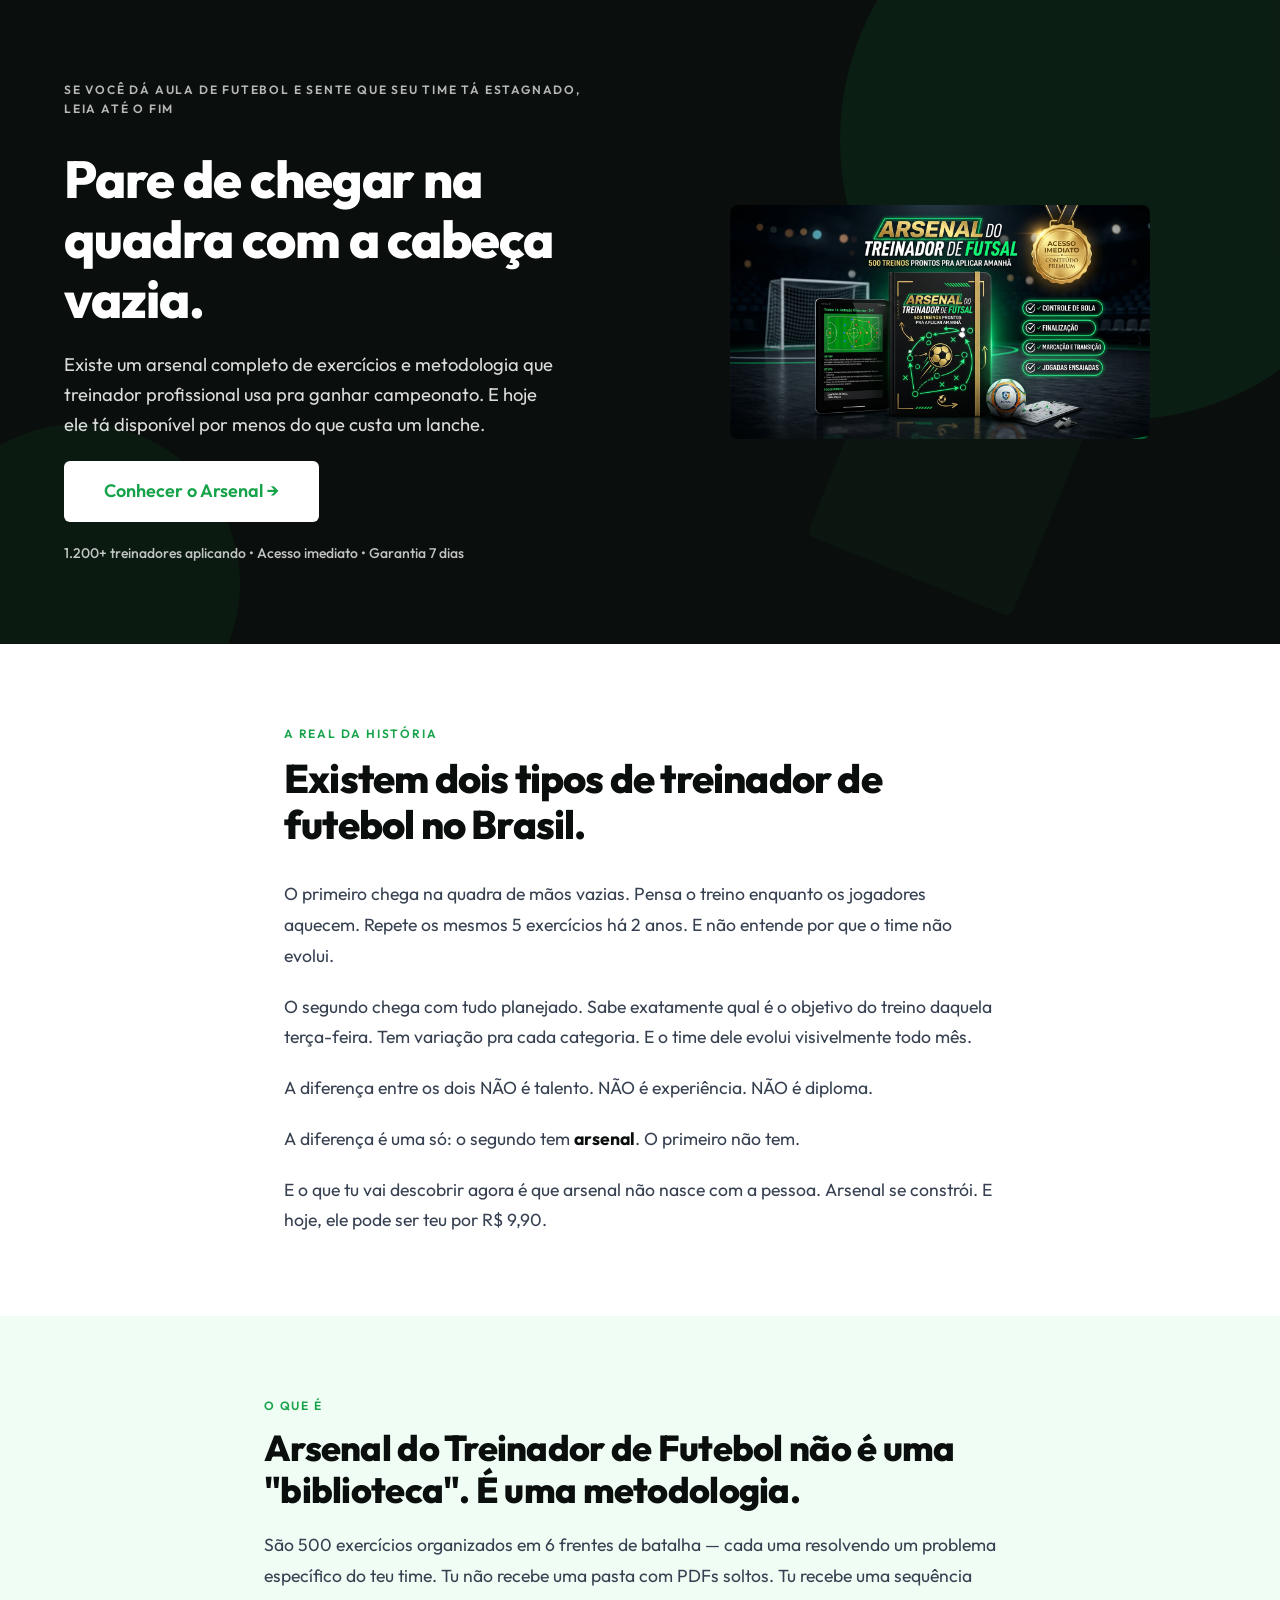
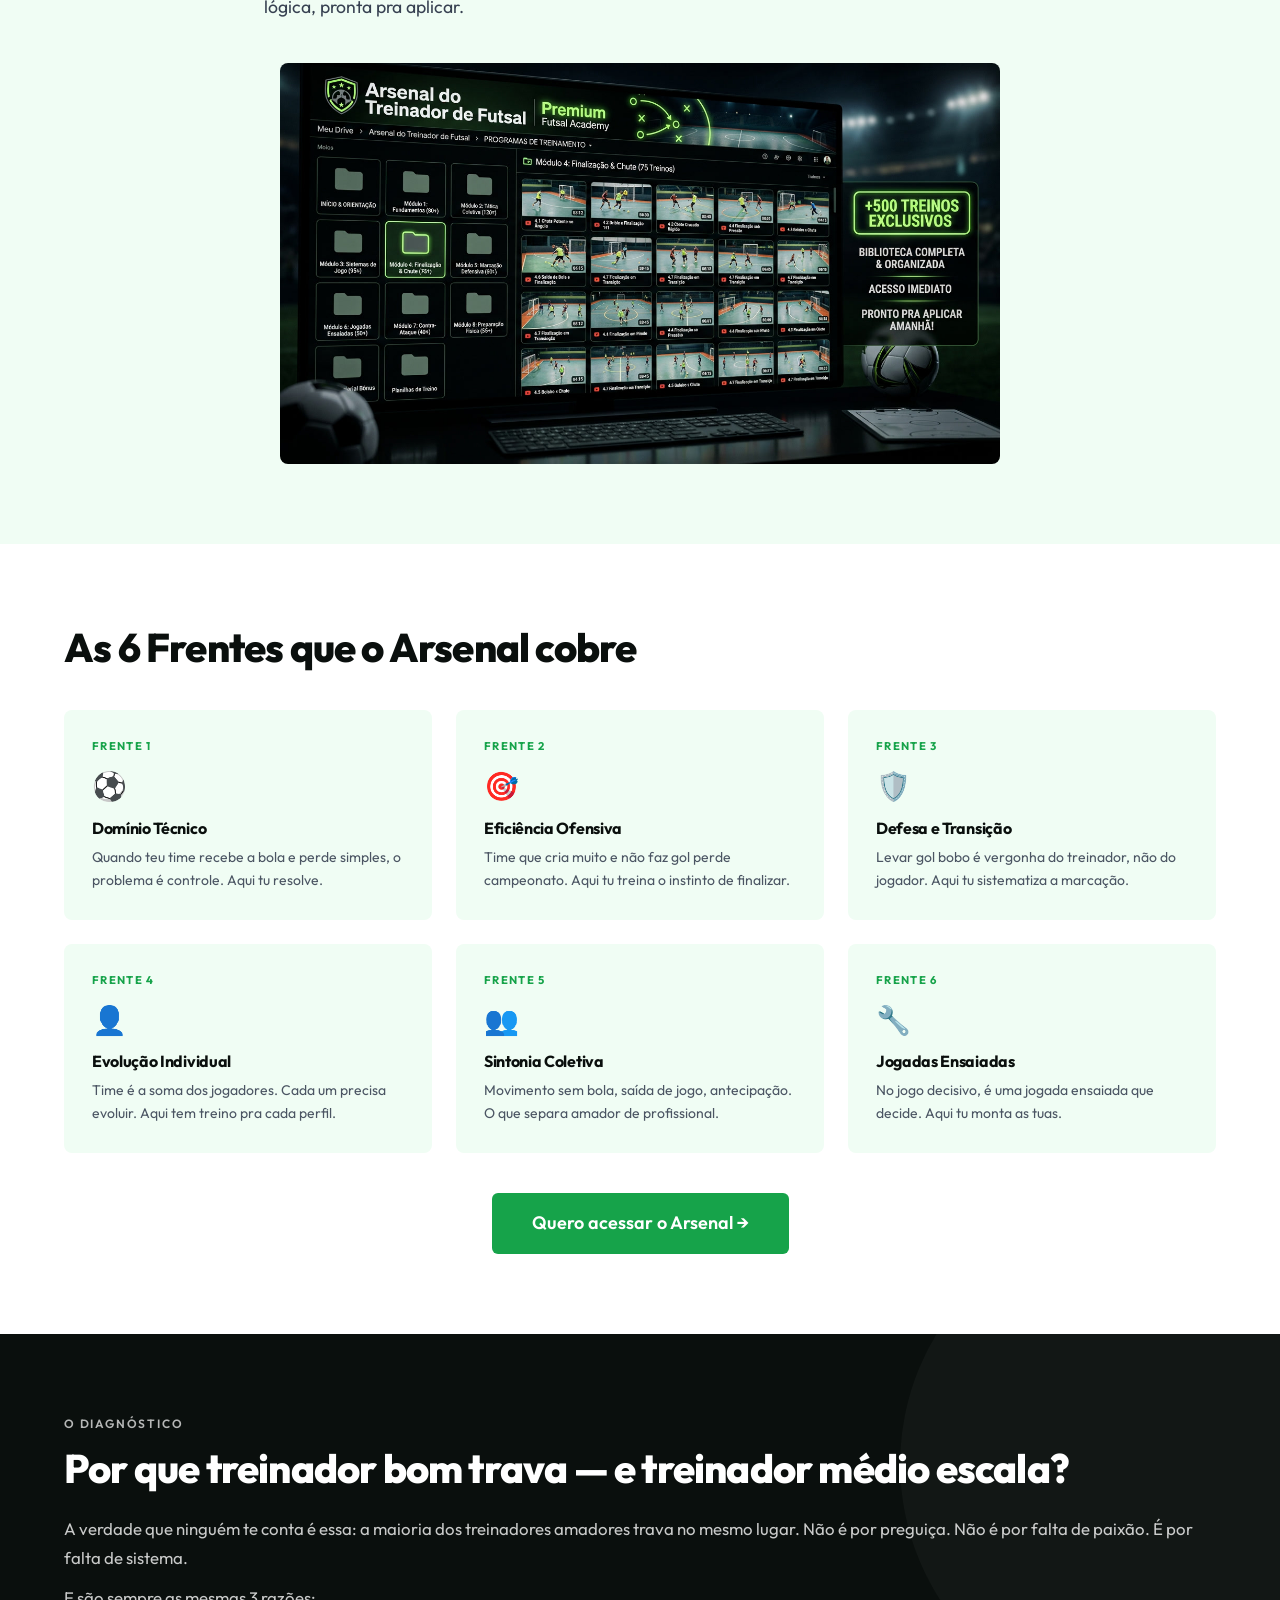
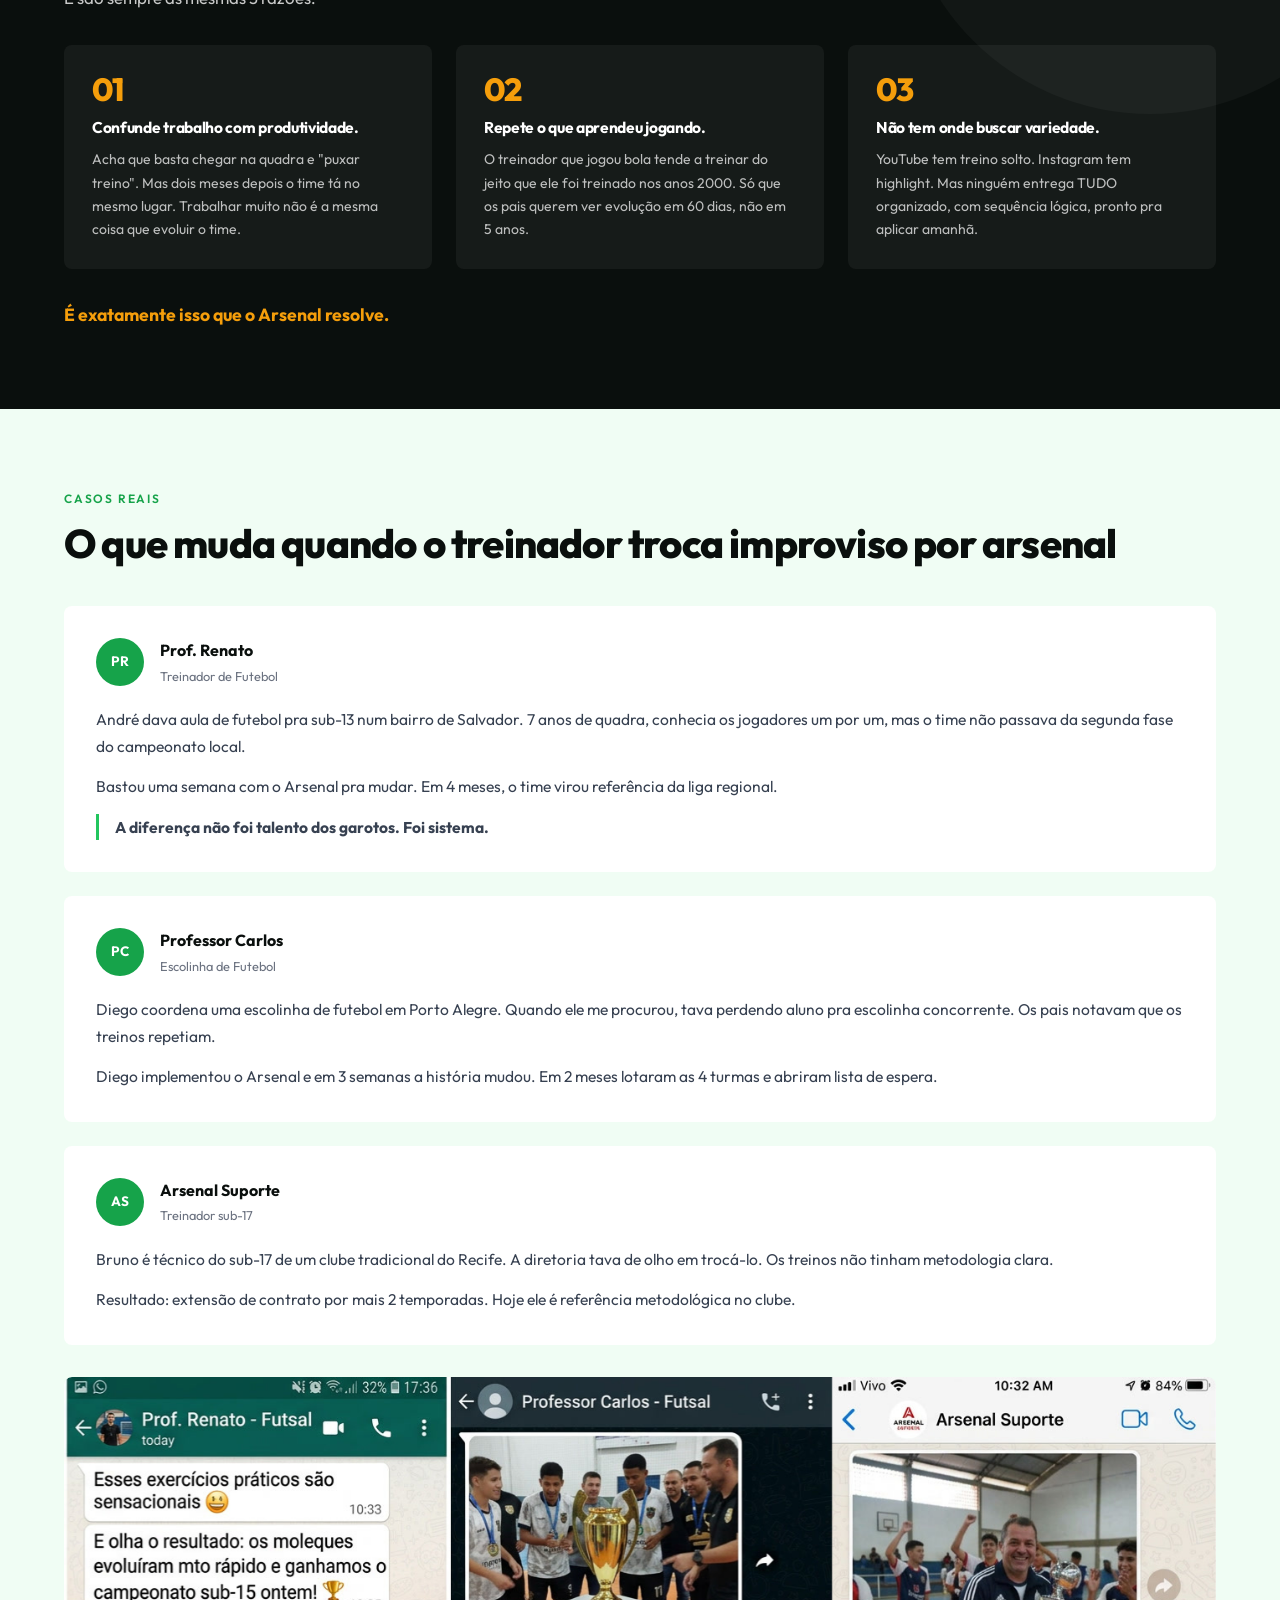
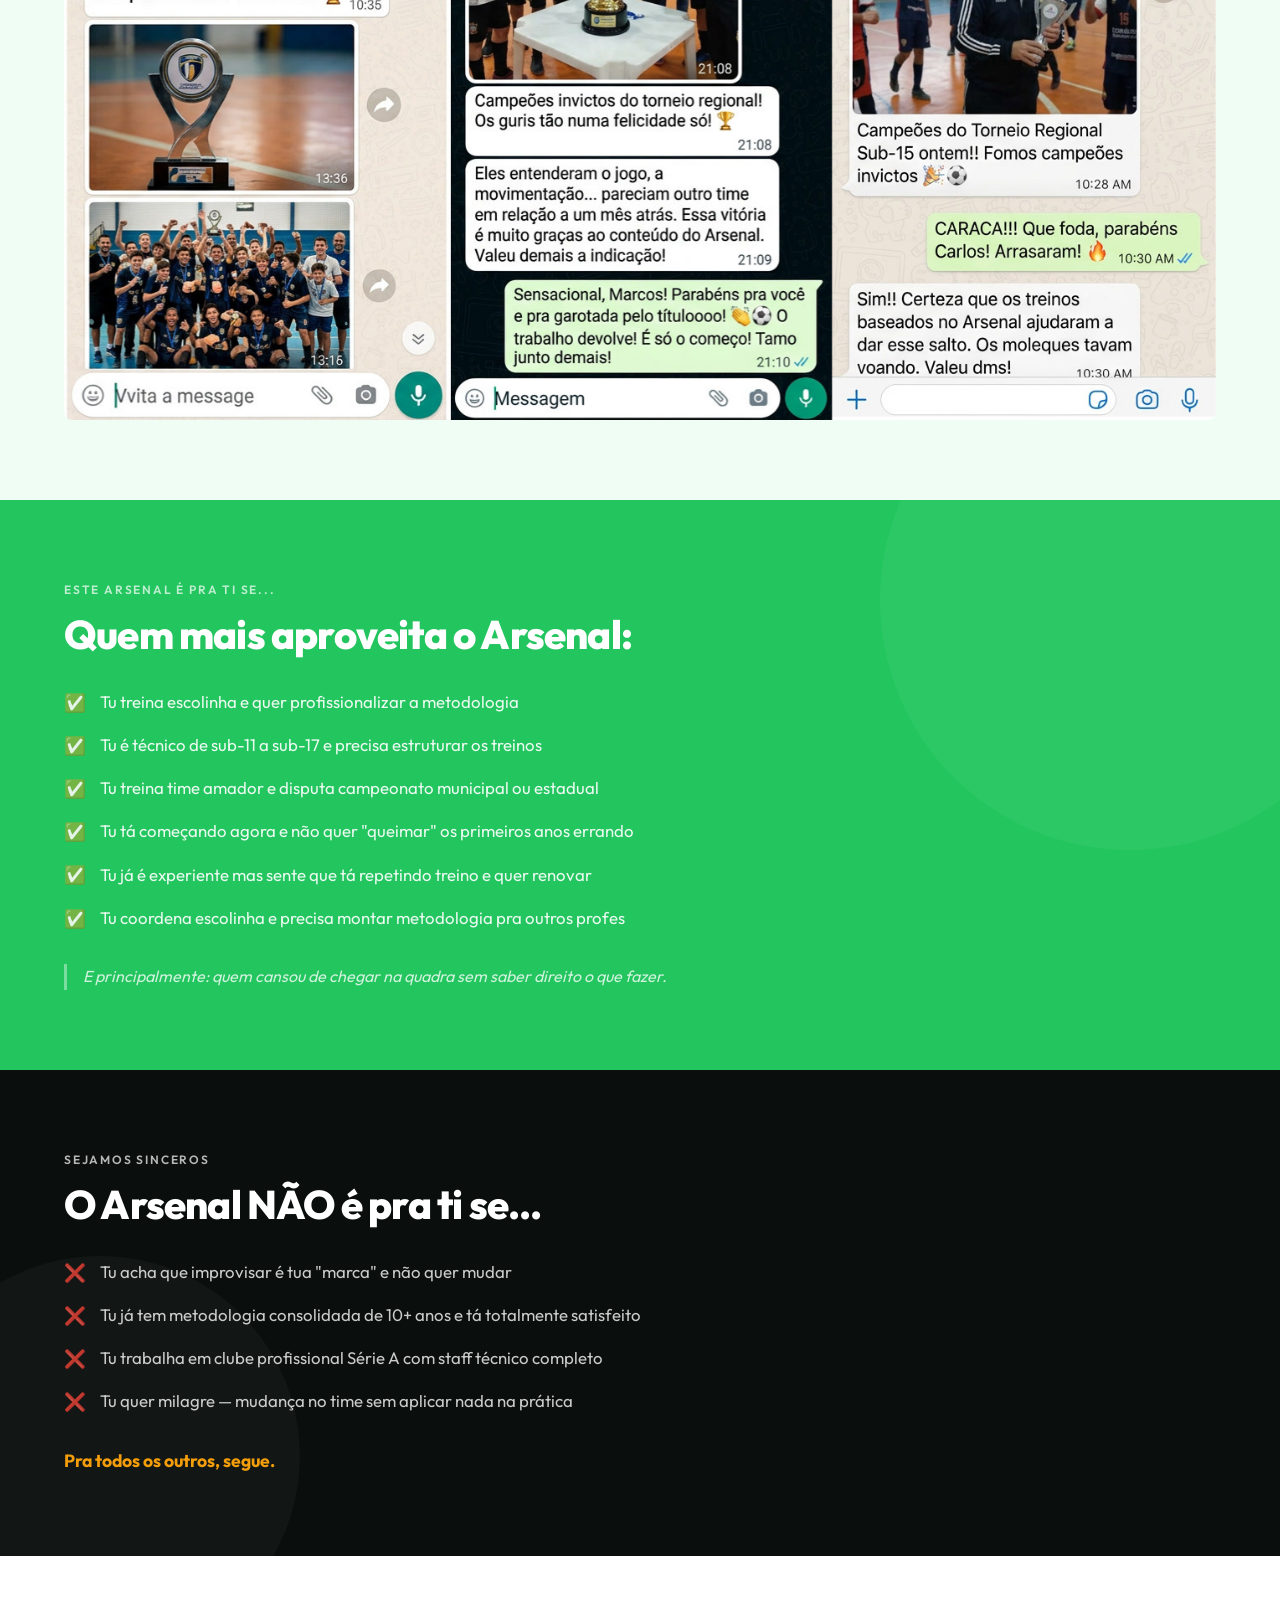
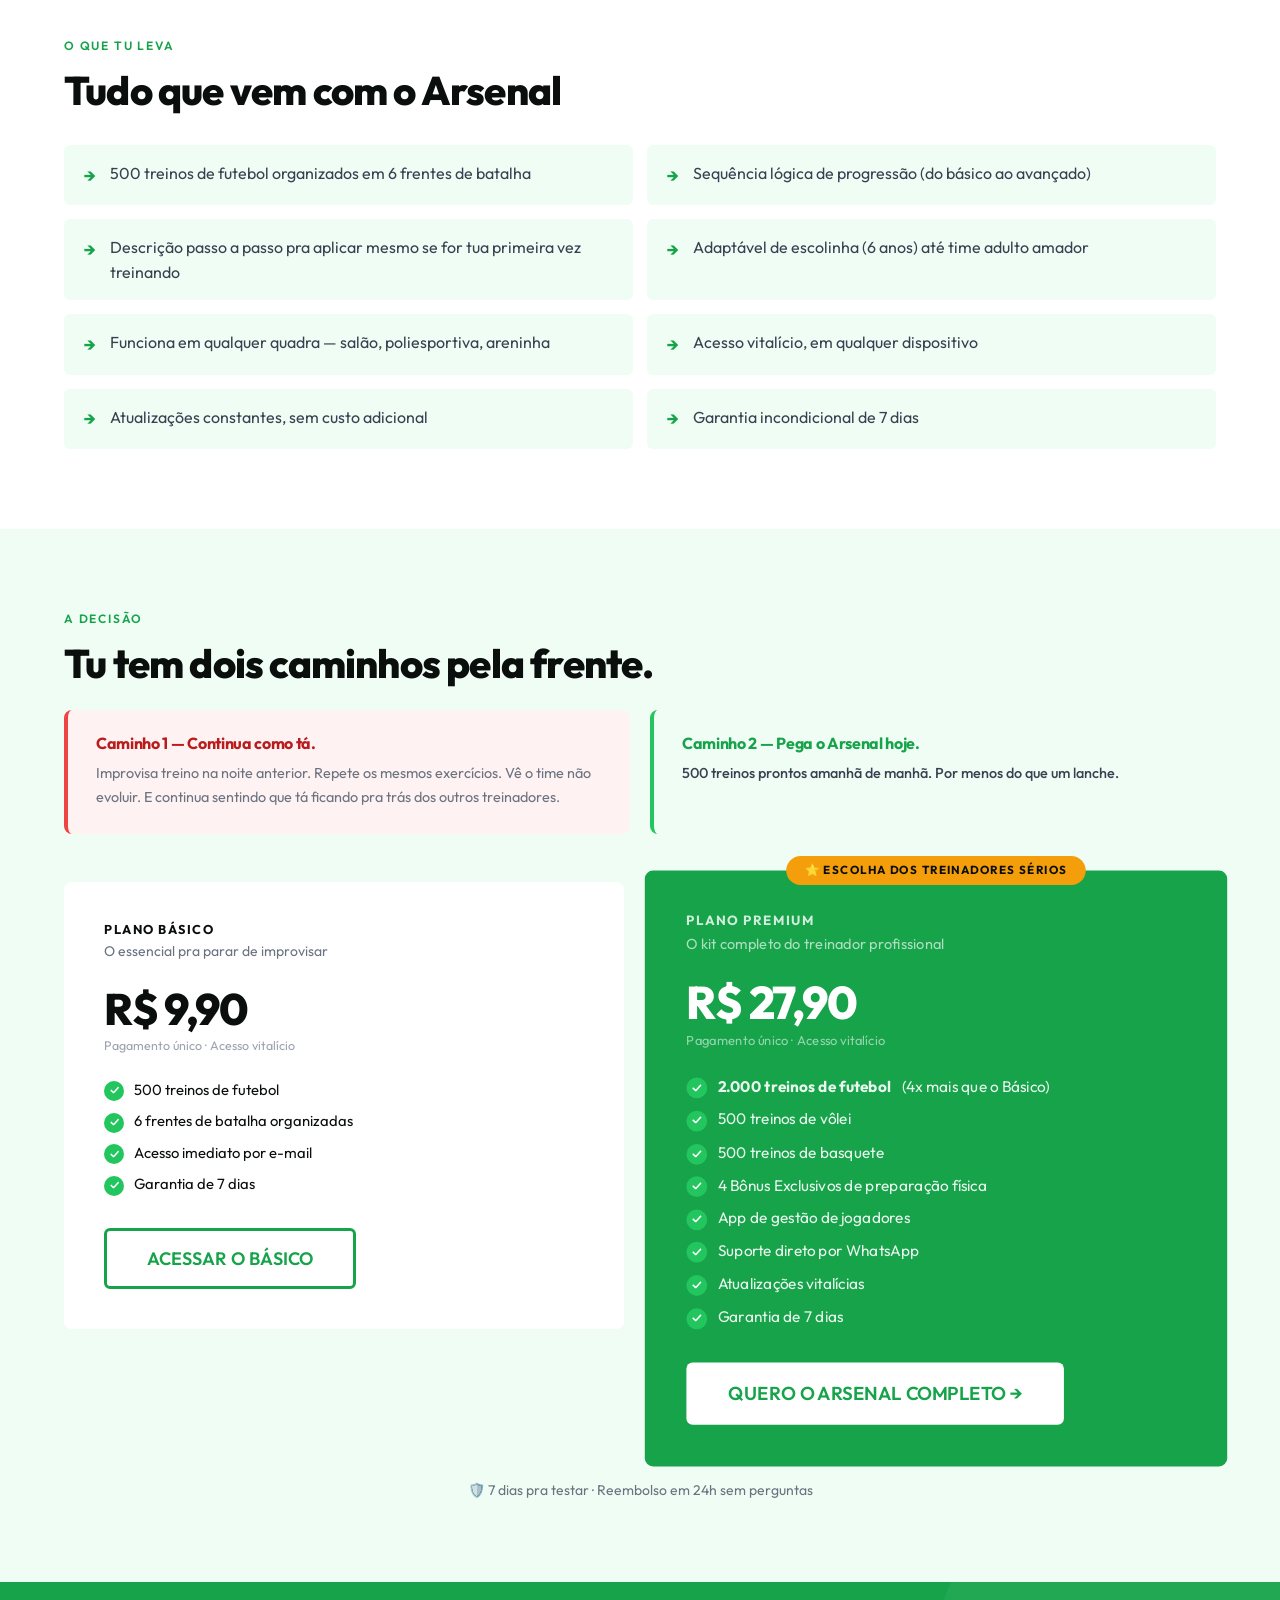
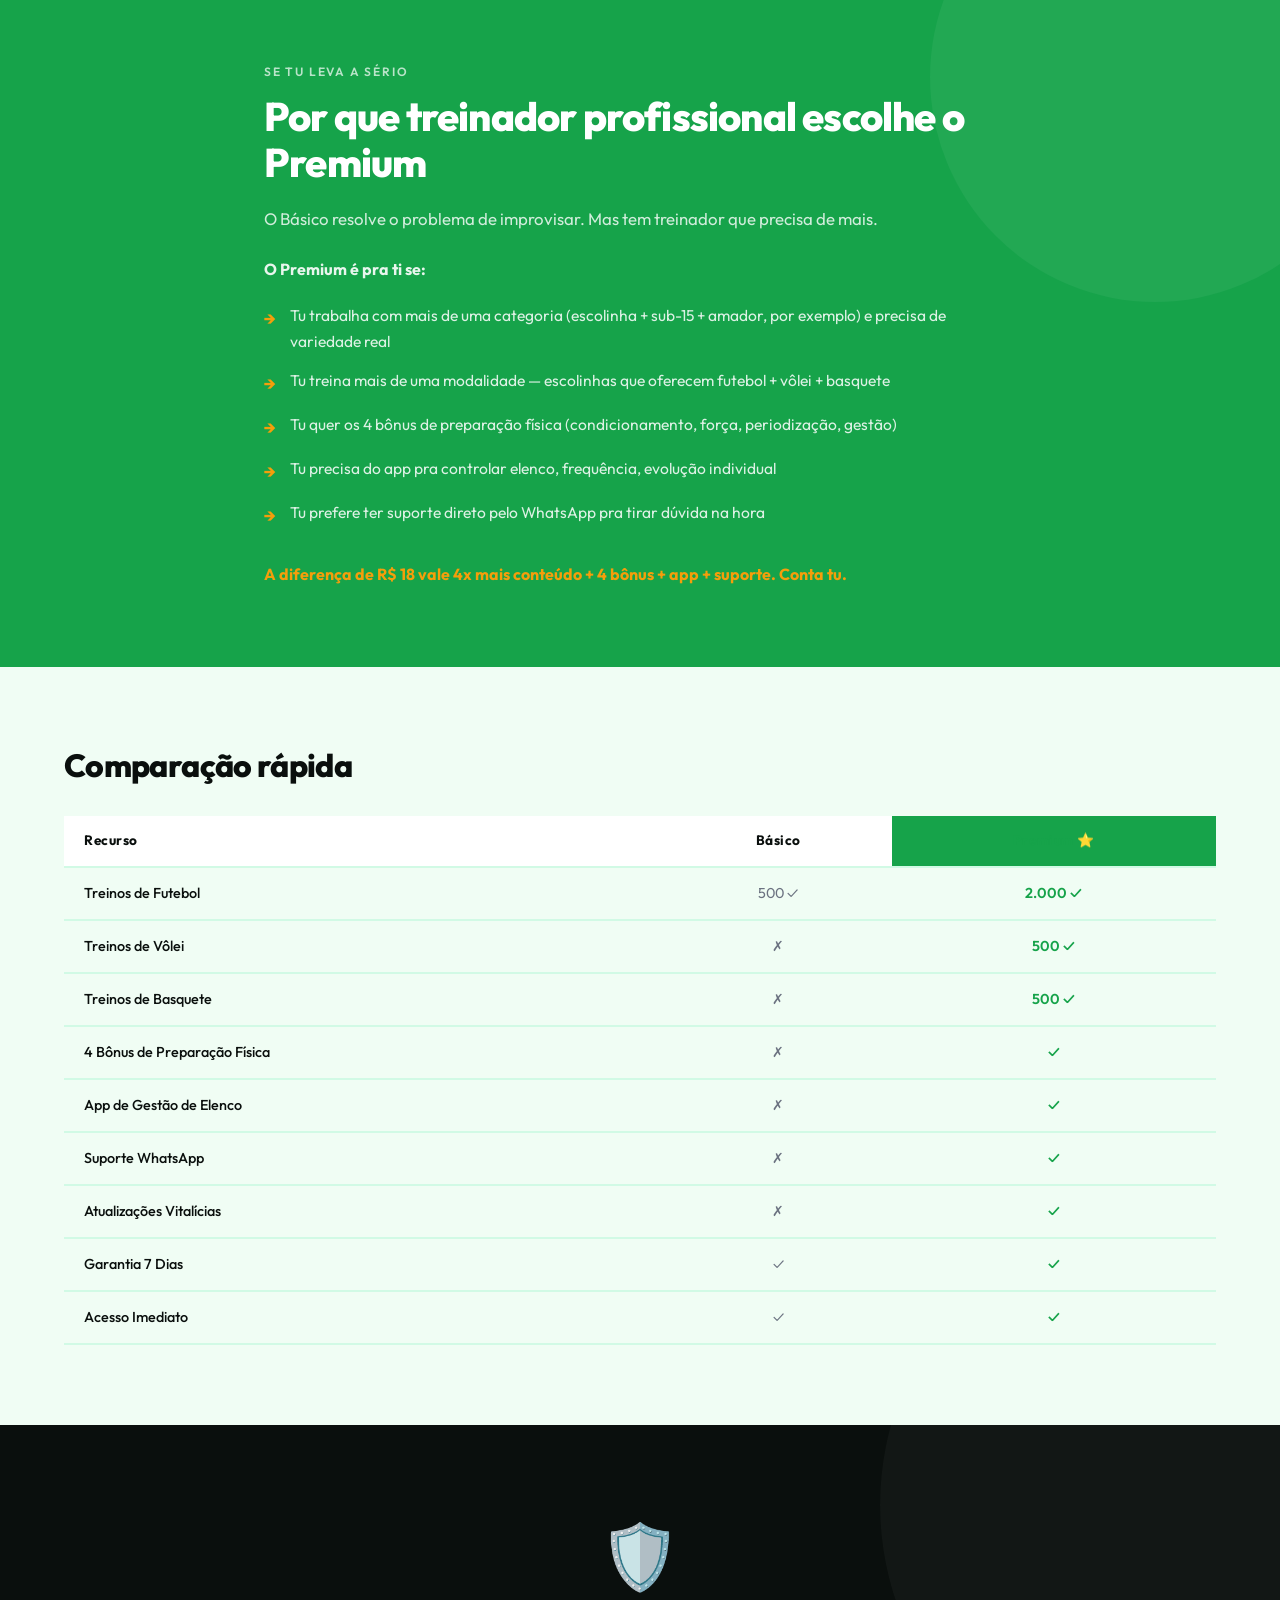
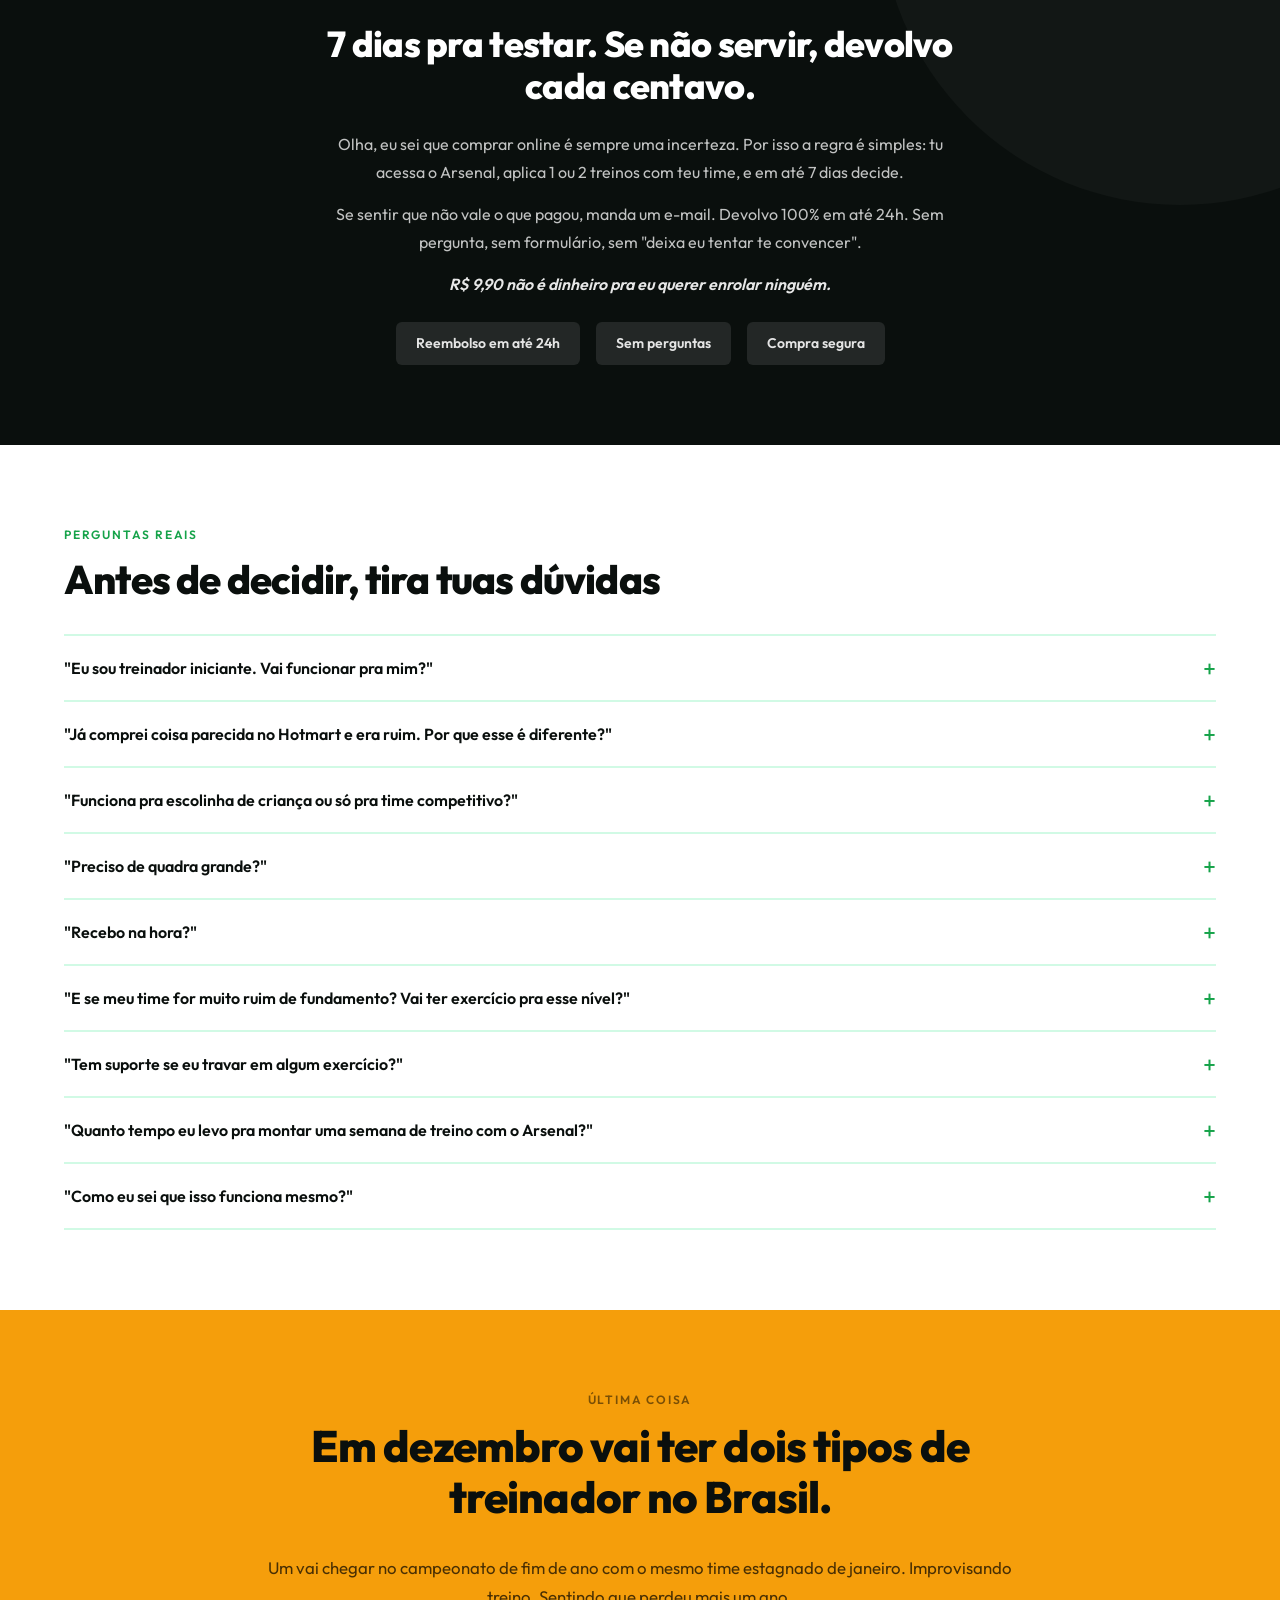
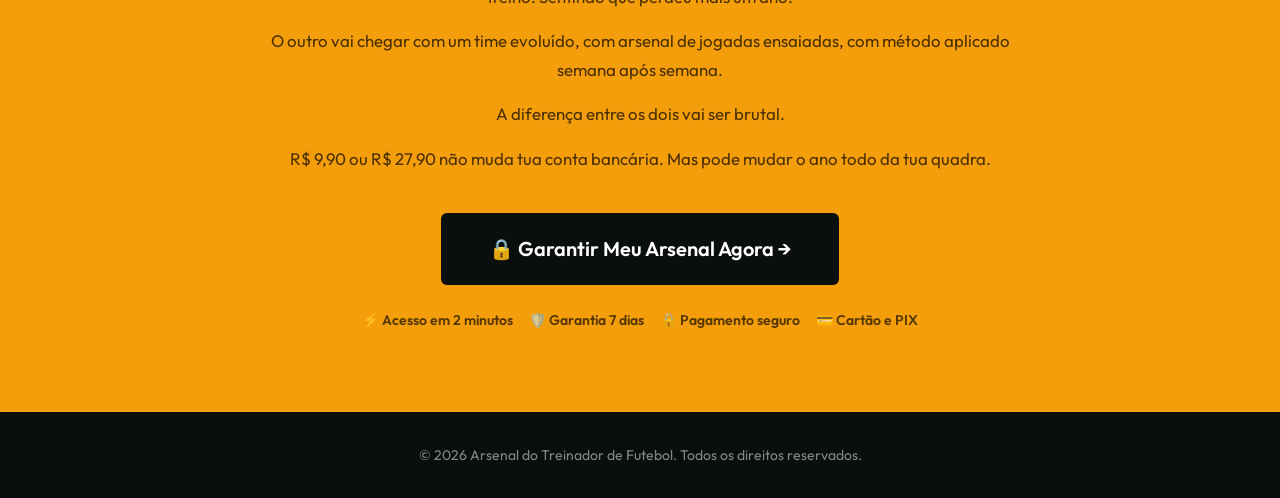
==== commit 3a9794db: "Substitui produto.jpg por produtov2.jpg" ====
--- a/index.html
+++ b/index.html
@@ -108,7 +108,7 @@
       <h2>Arsenal do Treinador de Futebol não é uma "biblioteca". É uma metodologia.</h2>
       <p class="what-is__body">São 500 exercícios organizados em 6 frentes de batalha — cada uma resolvendo um problema específico do teu time. Tu não recebe uma pasta com PDFs soltos. Tu recebe uma sequência lógica, pronta pra aplicar.</p>
       <div class="what-is__mockup">
-        <img src="produto.jpg" alt="Plataforma Arsenal do Treinador de Futebol — interface com treinos organizados" loading="lazy" decoding="async" onerror="this.style.display='none'">
+        <img src="produtov2.jpg" alt="Plataforma Arsenal do Treinador de Futebol — interface com treinos organizados" loading="lazy" decoding="async" onerror="this.style.display='none'">
       </div>
     </div>
   </section>
--- a/styles.min.css
+++ b/styles.min.css
@@ -1 +1 @@
-:root{--bg:#FFFFFF;--fg:#0A0F0D;--primary:#16A34A;--primary-dark:#15803D;--secondary:#22C55E;--secondary-dark:#16A34A;--accent:#F59E0B;--accent-dark:#D97706;--muted:#F0FDF4;--border:#D1FAE5;--font:'Outfit',sans-serif;--r-md:6px;--r-lg:8px;--r-full:9999px}*,::after,::before{box-sizing:border-box;margin:0;padding:0}html{scroll-behavior:smooth}body{font-family:var(--font);font-size:1rem;color:var(--fg);background:var(--bg);line-height:1.6}img{max-width:100%;height:auto;display:block}a{text-decoration:none;color:inherit}button{cursor:pointer;font-family:var(--font);border:none;background:0 0}ul{list-style:none}strong{font-weight:700}.container{max-width:1200px;margin:0 auto;padding:0 1.5rem}h1,h2,h3{line-height:1.15;letter-spacing:-.02em;font-weight:800}.eyebrow{display:block;font-size:.75rem;font-weight:600;letter-spacing:.15em;text-transform:uppercase;color:var(--primary);margin-bottom:.75rem}.eyebrow--light{color:rgba(255,255,255,.7)}.h2--light{color:#fff}.btn{display:inline-block;padding:.875rem 2rem;border-radius:var(--r-md);font-family:var(--font);font-weight:600;font-size:1rem;transition:all .2s;text-align:center;cursor:pointer;border:none}.btn--lg{padding:1rem 2.5rem;font-size:1.125rem}.btn--xl{padding:1.25rem 3rem;font-size:1.25rem}.btn--primary{background:var(--primary);color:#fff}.btn--primary:hover{background:var(--primary-dark);transform:scale(1.05)}.btn--outline{background:0 0;color:var(--primary);border:3px solid var(--primary)}.btn--outline:hover{background:var(--primary);color:#fff;transform:scale(1.05)}.btn--white-cta{background:#fff;color:var(--primary)}.btn--white-cta:hover{background:#f0fdf4;transform:scale(1.05)}.btn--premium-action{background:#fff;color:var(--primary)}.btn--premium-action:hover{background:#f0fdf4;color:var(--primary-dark);transform:scale(1.05)}.btn--dark{background:var(--fg);color:#fff}.btn--dark:hover{background:#1f2937;transform:scale(1.05)}.hero{background:#0a0f0d;color:#fff;padding:5rem 0;position:relative;overflow:hidden}.hero__deco{position:absolute;pointer-events:none}.hero__deco--circle-1{width:560px;height:560px;border-radius:50%;background:rgba(34,197,94,.08);top:-140px;right:-120px}.hero__deco--circle-2{width:320px;height:320px;border-radius:50%;background:rgba(34,197,94,.06);bottom:-100px;left:-80px}.hero__deco--square{width:220px;height:220px;border-radius:var(--r-lg);background:rgba(34,197,94,.04);bottom:60px;right:220px;transform:rotate(22deg)}.hero__inner{display:grid;grid-template-columns:1fr 1fr;gap:3rem;align-items:center;position:relative;z-index:1}.hero__content{display:flex;flex-direction:column;align-items:flex-start;gap:1.25rem}.hero__content h1{font-size:clamp(2rem, 5vw, 3.25rem);color:#fff}.hero__subhead{font-size:1.15rem;color:rgba(255,255,255,.85);max-width:500px;line-height:1.65}.hero__trust{font-size:.875rem;font-weight:500;color:rgba(255,255,255,.75)}.hero__mockup{display:flex;justify-content:center;align-items:center}.hero__mockup img{max-width:420px;width:100%;border-radius:var(--r-lg)}.hero__mockup-fallback{display:none;flex-direction:column;align-items:center;justify-content:center;width:100%;max-width:420px;height:320px;background:rgba(255,255,255,.1);border-radius:var(--r-lg);gap:.75rem;color:rgba(255,255,255,.65);font-size:3rem}.hero__mockup-fallback p{font-size:.95rem;font-weight:500}.what-is__mockup{margin-top:2.5rem;border-radius:var(--r-lg);overflow:hidden}.what-is__mockup img{width:100%;border-radius:var(--r-lg);display:block}.cases__proof{margin-top:.5rem;border-radius:var(--r-lg);overflow:hidden}.cases__proof img{width:100%;border-radius:var(--r-lg);display:block}.story{background:var(--bg);padding:5rem 0}.story__inner{max-width:760px}.story h2{font-size:clamp(1.75rem, 4vw, 2.5rem);color:var(--fg);margin-bottom:2rem}.story__body{display:flex;flex-direction:column;gap:1.25rem}.story__body p{font-size:1.1rem;color:#374151;line-height:1.75}.story__body strong{color:var(--fg)}.what-is{background:var(--muted);padding:5rem 0}.what-is__inner{max-width:800px}.what-is h2{font-size:clamp(1.5rem, 3.5vw, 2.25rem);color:var(--fg);margin-bottom:1.25rem}.what-is__body{font-size:1.1rem;color:#374151;line-height:1.75}.fronts{background:var(--bg);padding:5rem 0}.fronts h2{font-size:clamp(1.75rem, 4vw, 2.5rem);color:var(--fg);margin-bottom:2.5rem}.fronts__grid{display:grid;grid-template-columns:repeat(3,1fr);gap:1.5rem;margin-bottom:2.5rem}.front-card{background:#f0fdf4;border-radius:var(--r-lg);padding:1.75rem;transition:transform .2s,background .2s}.front-card:hover{transform:scale(1.02);background:#dcfce7}.front-card__number{font-size:.7rem;font-weight:700;letter-spacing:.12em;color:var(--primary);margin-bottom:.5rem}.front-card__icon{font-size:1.75rem;margin-bottom:.625rem}.front-card h3{font-size:1rem;font-weight:700;margin-bottom:.5rem;color:var(--fg)}.front-card p{font-size:.875rem;color:#4b5563;line-height:1.65}.fronts__cta{text-align:center}.diagnosis{background:var(--fg);color:#fff;padding:5rem 0;position:relative;overflow:hidden}.diagnosis__deco{position:absolute;pointer-events:none}.diagnosis__deco--circle{width:500px;height:500px;border-radius:50%;background:rgba(255,255,255,.03);top:-120px;right:-120px}.diagnosis .container{position:relative;z-index:1}.diagnosis h2{font-size:clamp(1.75rem, 4vw, 2.5rem);margin-bottom:1.5rem}.diagnosis__intro{font-size:1.05rem;color:rgba(255,255,255,.78);line-height:1.7;margin-bottom:.75rem}.diagnosis__grid{display:grid;grid-template-columns:repeat(3,1fr);gap:1.5rem;margin:2rem 0}.diagnosis-card{background:rgba(255,255,255,.05);border-radius:var(--r-lg);padding:1.75rem;transition:transform .2s,background .2s}.diagnosis-card:hover{transform:scale(1.02);background:rgba(255,255,255,.08)}.diagnosis-card__num{font-size:2rem;font-weight:800;color:var(--accent);line-height:1;margin-bottom:.75rem;letter-spacing:-.02em}.diagnosis-card h3{font-size:.975rem;font-weight:700;color:#fff;margin-bottom:.625rem;line-height:1.4}.diagnosis-card p{font-size:.875rem;color:rgba(255,255,255,.72);line-height:1.65}.diagnosis__closing{font-size:1.1rem;font-weight:700;color:var(--accent);margin-top:.5rem}.cases{background:var(--muted);padding:5rem 0}.cases h2{font-size:clamp(1.75rem, 4vw, 2.5rem);color:var(--fg);margin-bottom:2.5rem}.cases__list{display:flex;flex-direction:column;gap:1.5rem}.case-card{background:var(--bg);border-radius:var(--r-lg);padding:2rem}.case-card__header{display:flex;align-items:center;gap:1rem;margin-bottom:1.25rem}.case-card__avatar{width:3rem;height:3rem;border-radius:50%;background:var(--primary);color:#fff;display:flex;align-items:center;justify-content:center;font-weight:700;font-size:.85rem;flex-shrink:0}.case-card__meta{display:flex;flex-direction:column;gap:.1rem}.case-card__name{font-weight:700;font-size:1rem}.case-card__location{font-size:.8rem;color:#6b7280}.case-card__body{display:flex;flex-direction:column;gap:.875rem}.case-card__body p{font-size:.975rem;color:#374151;line-height:1.7}.case-card__conclusion{font-weight:700;color:var(--secondary-dark);font-size:.975rem;padding-left:1rem;border-left:3px solid var(--secondary)}.for-who{background:var(--secondary);color:#fff;padding:5rem 0;position:relative;overflow:hidden}.for-who__deco{position:absolute;pointer-events:none}.for-who__deco--circle{width:500px;height:500px;border-radius:50%;background:rgba(255,255,255,.05);top:-150px;right:-100px}.for-who .container{position:relative;z-index:1}.for-who h2{font-size:clamp(1.75rem, 4vw, 2.5rem);margin-bottom:2rem}.for-who__list{display:flex;flex-direction:column;gap:1rem;margin-bottom:2rem}.for-who__list li{display:flex;align-items:flex-start;gap:.875rem;font-size:1.05rem;color:rgba(255,255,255,.9);line-height:1.5}.badge-yes{flex-shrink:0;font-size:1.1rem;margin-top:.05rem}.for-who__closing{font-size:1rem;color:rgba(255,255,255,.78);font-style:italic;border-left:3px solid rgba(255,255,255,.4);padding-left:1rem}.not-for{background:var(--fg);color:#fff;padding:5rem 0;position:relative;overflow:hidden}.not-for__deco{position:absolute;pointer-events:none}.not-for__deco--circle{width:400px;height:400px;border-radius:50%;background:rgba(255,255,255,.03);bottom:-100px;left:-100px}.not-for .container{position:relative;z-index:1}.not-for h2{font-size:clamp(1.75rem, 4vw, 2.5rem);margin-bottom:2rem}.not-for__list{display:flex;flex-direction:column;gap:1rem;margin-bottom:2rem}.not-for__list li{display:flex;align-items:flex-start;gap:.875rem;font-size:1.05rem;color:rgba(255,255,255,.78);line-height:1.5}.badge-no{flex-shrink:0;font-size:1.1rem;margin-top:.05rem}.not-for__closing{font-size:1.1rem;font-weight:700;color:var(--accent)}.includes{background:var(--bg);padding:5rem 0}.includes h2{font-size:clamp(1.75rem, 4vw, 2.5rem);color:var(--fg);margin-bottom:2rem}.includes__list{display:grid;grid-template-columns:repeat(2,1fr);gap:.875rem}.includes__list li{display:flex;align-items:flex-start;gap:.875rem;font-size:1rem;color:#374151;line-height:1.55;background:var(--muted);border-radius:var(--r-md);padding:1rem 1.25rem}.includes__arrow{flex-shrink:0;font-weight:700;color:var(--primary);font-size:1.1rem;margin-top:.05rem}.pricing{background:var(--muted);padding:5rem 0}.pricing h2{font-size:clamp(1.75rem, 4vw, 2.5rem);color:var(--fg);margin-bottom:1.5rem}.pricing__paths{display:grid;grid-template-columns:1fr 1fr;gap:1.25rem;margin-bottom:3rem}.pricing__path{border-radius:var(--r-lg);padding:1.5rem 1.75rem}.pricing__path h3{font-size:1rem;font-weight:700;margin-bottom:.625rem}.pricing__path p{font-size:.9rem;line-height:1.65}.pricing__path--bad{background:#fef2f2;border-left:4px solid #ef4444}.pricing__path--bad h3{color:#b91c1c}.pricing__path--bad p{color:#6b7280}.pricing__path--good{background:#f0fdf4;border-left:4px solid var(--secondary)}.pricing__path--good h3{color:var(--secondary-dark)}.pricing__path--good p{color:#374151;font-weight:500}.pricing__grid{display:grid;grid-template-columns:1fr 1fr;gap:2rem;align-items:start;margin-bottom:1.5rem}.pricing-card{border-radius:var(--r-lg);padding:2.5rem;position:relative;transition:transform .2s}.pricing-card--basic{background:var(--bg)}.pricing-card--basic:hover{transform:scale(1.01)}.pricing-card--premium{background:var(--primary);transform:scale(1.04)}.pricing-card--premium:hover{transform:scale(1.06)}.pricing-card__badge{position:absolute;top:-.875rem;left:50%;transform:translateX(-50%);background:var(--accent);color:var(--fg);font-size:.7rem;font-weight:700;letter-spacing:.1em;padding:.3rem 1.1rem;border-radius:var(--r-full);white-space:nowrap}.pricing-card__name{font-size:.8rem;font-weight:700;letter-spacing:.12em;color:var(--fg);margin-bottom:.25rem}.pricing-card__name--light{color:rgba(255,255,255,.8)}.pricing-card__tagline{font-size:.875rem;color:#6b7280;margin-bottom:1.5rem}.pricing-card__tagline--light{color:rgba(255,255,255,.65)}.pricing-card__price-block{display:flex;flex-direction:column;margin-bottom:1.5rem}.pricing-card__price{font-size:2.75rem;font-weight:800;letter-spacing:-.03em;color:var(--fg);line-height:1}.pricing-card__price--light{color:#fff}.pricing-card__detail{font-size:.78rem;color:#9ca3af;margin-top:.3rem}.pricing-card__detail--light{color:rgba(255,255,255,.55)}.pricing-card__features{display:flex;flex-direction:column;gap:.625rem;margin-bottom:2rem}.pricing-card__features li{display:flex;align-items:flex-start;gap:.625rem;font-size:.925rem;color:var(--fg);line-height:1.4}.pricing-card__features--light li{color:rgba(255,255,255,.9)}.feature-check{flex-shrink:0;width:1.25rem;height:1.25rem;border-radius:50%;background:var(--secondary);color:#fff;display:flex;align-items:center;justify-content:center;font-size:.7rem;font-weight:700;margin-top:.1rem}.pricing__footer{text-align:center;font-size:.875rem;color:#6b7280}.why-premium{background:var(--primary);color:#fff;padding:5rem 0;position:relative;overflow:hidden}.why-premium::before{content:'';position:absolute;width:450px;height:450px;border-radius:50%;background:rgba(255,255,255,.05);top:-130px;right:-100px;pointer-events:none}.why-premium .container{position:relative;z-index:1;max-width:800px}.why-premium h2{font-size:clamp(1.75rem, 4vw, 2.5rem);margin-bottom:1.25rem}.why-premium__intro{font-size:1.05rem;color:rgba(255,255,255,.8);line-height:1.7;margin-bottom:1.5rem}.why-premium__subtitle{font-size:1rem;font-weight:700;color:rgba(255,255,255,.9);margin-bottom:1.25rem}.why-premium__list{display:flex;flex-direction:column;gap:.875rem;margin-bottom:2rem}.why-premium__list li{display:flex;align-items:flex-start;gap:.875rem;font-size:.975rem;color:rgba(255,255,255,.85);line-height:1.65}.why-premium__arrow{flex-shrink:0;font-weight:700;color:var(--accent);font-size:1.1rem;margin-top:.05rem}.why-premium__closing{font-size:1rem;font-weight:700;color:var(--accent)}.comparison{background:var(--muted);padding:5rem 0}.comparison h2{font-size:clamp(1.5rem, 3vw, 2rem);color:var(--fg);margin-bottom:2rem}.comparison__wrapper{overflow-x:auto}.comparison-table{width:100%;border-collapse:collapse;font-size:.9rem}.comparison-table td,.comparison-table th{padding:.875rem 1.25rem;text-align:center;border-bottom:2px solid var(--border)}.comparison-table th{font-weight:700;background:var(--bg);color:var(--fg);font-size:.85rem;letter-spacing:.04em}.comparison-table .comparison-table__feature-col{text-align:left}.comparison-table td:first-child{text-align:left;color:var(--fg);font-weight:500}.comparison-table td{color:#6b7280}.comparison-table__premium-col{background:#f0fdf4;color:var(--primary)!important;font-weight:600}.comparison-table th.comparison-table__premium-col{background:var(--primary);color:#fff}.guarantee{background:var(--fg);color:#fff;padding:5rem 0;position:relative;overflow:hidden}.guarantee__deco{position:absolute;pointer-events:none}.guarantee__deco--circle{width:600px;height:600px;border-radius:50%;background:rgba(255,255,255,.03);top:-220px;right:-200px}.guarantee__inner{text-align:center;position:relative;z-index:1;max-width:700px;margin:0 auto}.guarantee__icon{font-size:4rem;margin-bottom:1rem}.guarantee h2{font-size:clamp(1.5rem, 3.5vw, 2.25rem);margin-bottom:1.5rem}.guarantee__body{font-size:1rem;color:rgba(255,255,255,.75);line-height:1.75;margin-bottom:.875rem}.guarantee__body--emphasis{color:rgba(255,255,255,.9);font-weight:600;font-style:italic}.guarantee__badges{display:flex;justify-content:center;flex-wrap:wrap;gap:1rem;margin-top:1.5rem}.guarantee-badge{background:rgba(255,255,255,.1);border-radius:var(--r-md);padding:.625rem 1.25rem;font-size:.875rem;font-weight:600;color:rgba(255,255,255,.88)}.faq{background:var(--bg);padding:5rem 0}.faq h2{font-size:clamp(1.75rem, 4vw, 2.5rem);color:var(--fg);margin-bottom:2rem}.faq__list{border-top:2px solid var(--border)}.faq-item{border-bottom:2px solid var(--border)}.faq-item__btn{width:100%;text-align:left;padding:1.25rem 0;font-size:1rem;font-weight:600;color:var(--fg);display:flex;justify-content:space-between;align-items:center;gap:1rem;transition:color .2s}.faq-item__btn:hover{color:var(--primary)}.faq-item__icon{font-size:1.5rem;font-weight:400;color:var(--primary);transition:transform .25s;flex-shrink:0;line-height:1}.faq-item--open .faq-item__icon{transform:rotate(45deg)}.faq-item__answer{padding:0 0 1.25rem}.faq-item__answer p{color:#4b5563;line-height:1.7;font-size:.95rem}.closing{background:var(--accent);padding:5rem 0}.closing__inner{text-align:center;max-width:800px;margin:0 auto}.closing__eyebrow{color:rgba(0,0,0,.5)}.closing h2{font-size:clamp(1.75rem, 4vw, 2.75rem);color:var(--fg);margin-bottom:2rem}.closing__body{display:flex;flex-direction:column;gap:1rem;margin-bottom:2.5rem}.closing__body p{font-size:1.05rem;color:rgba(0,0,0,.7);line-height:1.7}.closing__trust{display:flex;flex-wrap:wrap;justify-content:center;gap:1rem;margin-top:1.5rem;font-size:.875rem;font-weight:600;color:rgba(0,0,0,.65)}.footer{background:var(--fg);padding:2rem 0}.footer__inner{text-align:center;font-size:.875rem;color:rgba(255,255,255,.5)}.popup-overlay{position:fixed;inset:0;background:rgba(0,0,0,.72);z-index:1000;display:flex;align-items:center;justify-content:center;padding:1rem;opacity:0;pointer-events:none;transition:opacity .3s}.popup-overlay.is-visible{opacity:1;pointer-events:all}.popup{background:var(--fg);color:#fff;border-radius:var(--r-lg);padding:2.5rem;max-width:520px;width:100%;position:relative;transform:translateY(24px);transition:transform .3s;max-height:90vh;overflow-y:auto}.popup-overlay.is-visible .popup{transform:translateY(0)}.popup__close{position:absolute;top:1rem;right:1rem;width:2rem;height:2rem;background:rgba(255,255,255,.1);border-radius:var(--r-md);color:#fff;font-size:1.35rem;display:flex;align-items:center;justify-content:center;transition:background .2s;line-height:1}.popup__close:hover{background:rgba(255,255,255,.22)}.popup__h2{font-size:1.4rem;font-weight:800;color:#fff;margin-bottom:.75rem;padding-right:2.5rem;letter-spacing:-.02em;line-height:1.2}.popup__subhead{color:rgba(255,255,255,.7);font-size:.875rem;margin-bottom:1.5rem;line-height:1.6}.popup__price-block{display:flex;flex-direction:column;align-items:flex-start;gap:.25rem;margin-bottom:1.25rem}.popup__price-old{font-size:.875rem;text-decoration:line-through;color:rgba(255,255,255,.4)}.popup__price-new{font-size:2.5rem;font-weight:800;color:var(--accent);line-height:1;letter-spacing:-.03em}.popup__price-detail{font-size:.78rem;color:rgba(255,255,255,.45)}.popup__features{display:flex;flex-direction:column;gap:.45rem;margin-bottom:1.5rem}.popup__features li{font-size:.875rem;color:rgba(255,255,255,.82)}.popup__dismiss{display:block;width:100%;text-align:center;margin-top:.875rem;color:rgba(255,255,255,.35);font-size:.8rem;transition:color .2s;cursor:pointer}.popup__dismiss:hover{color:rgba(255,255,255,.65)}.popup__dismiss-link{display:block;text-align:center;margin-top:.875rem;color:rgba(255,255,255,.35);font-size:.8rem;transition:color .2s;cursor:pointer}.popup__dismiss-link:hover{color:rgba(255,255,255,.65)}@media (max-width:768px){.cases,.closing,.comparison,.diagnosis,.faq,.for-who,.fronts,.guarantee,.hero,.includes,.not-for,.pricing,.story,.what-is,.why-premium,section{padding:3rem 0}.container{padding:0 1.25rem}.btn--lg,.btn--xl{width:100%;text-align:center;padding:1rem 1.5rem;font-size:1rem;min-height:52px;display:flex;align-items:center;justify-content:center}.hero__inner{grid-template-columns:1fr;gap:2rem}.hero__mockup{display:none}.hero__content{align-items:stretch}.hero__content h1{font-size:1.75rem}.hero__subhead{font-size:1rem}.hero__trust{font-size:.8rem}.story__body p{font-size:1rem}.what-is__inner{max-width:100%}.what-is h2{font-size:1.35rem}.what-is__body{font-size:1rem}.fronts h2{font-size:1.5rem}.fronts__grid{grid-template-columns:1fr;gap:1rem}.fronts__cta{display:flex}.diagnosis h2{font-size:1.5rem}.diagnosis__grid{grid-template-columns:1fr;gap:1rem}.diagnosis__intro{font-size:1rem}.cases h2{font-size:1.5rem}.case-card{padding:1.5rem}.for-who h2{font-size:1.5rem}.for-who__list li{font-size:.975rem}.not-for h2{font-size:1.5rem}.not-for__list li{font-size:.975rem}.includes h2{font-size:1.5rem}.includes__list{grid-template-columns:1fr;gap:.625rem}.includes__list li{font-size:.9rem}.pricing h2{font-size:1.5rem}.pricing__paths{grid-template-columns:1fr;gap:1rem}.pricing__grid{grid-template-columns:1fr;gap:1.5rem}.pricing-card{padding:2rem 1.5rem}.pricing-card--premium{transform:none}.pricing-card--premium:hover{transform:scale(1.01)}.pricing-card__price{font-size:2.25rem}.pricing-card__features li{font-size:.875rem}.why-premium h2{font-size:1.5rem}.why-premium__list li{font-size:.9rem}.comparison h2{font-size:1.35rem}.comparison-table td,.comparison-table th{padding:.75rem .875rem;font-size:.8rem}.guarantee h2{font-size:1.35rem}.guarantee__icon{font-size:3rem}.guarantee__badges{flex-direction:column;align-items:center}.guarantee-badge{width:100%;text-align:center}.faq h2{font-size:1.5rem}.faq-item__btn{font-size:.9rem;padding:1rem 0}.faq-item__icon{font-size:1.25rem}.closing h2{font-size:1.5rem}.closing__body p{font-size:1rem}.closing__trust{flex-direction:column;align-items:center;gap:.625rem}.popup{padding:1.75rem 1.25rem;max-height:95vh;border-radius:var(--r-lg) var(--r-lg) 0 0;position:fixed;bottom:0;left:0;right:0;width:100%;max-width:100%;transform:translateY(100%)}.popup-overlay{align-items:flex-end;padding:0}.popup-overlay.is-visible .popup{transform:translateY(0)}.popup__h2{font-size:1.2rem}.popup__price-new{font-size:2rem}.popup .btn--lg{width:100%;display:flex;align-items:center;justify-content:center}}@media (min-width:769px) and (max-width:1024px){.hero__inner{gap:2rem}.fronts__grid{grid-template-columns:repeat(2,1fr)}.diagnosis__grid{grid-template-columns:repeat(2,1fr)}.includes__list{grid-template-columns:1fr}}+:root{--bg:#FFFFFF;--fg:#0A0F0D;--primary:#16A34A;--primary-dark:#15803D;--secondary:#22C55E;--secondary-dark:#16A34A;--accent:#F59E0B;--accent-dark:#D97706;--muted:#F0FDF4;--border:#D1FAE5;--font:'Outfit',sans-serif;--r-md:6px;--r-lg:8px;--r-full:9999px}*,::after,::before{box-sizing:border-box;margin:0;padding:0}html{scroll-behavior:smooth}body{font-family:var(--font);font-size:1rem;color:var(--fg);background:var(--bg);line-height:1.6}img{max-width:100%;height:auto;display:block}a{text-decoration:none;color:inherit}button{cursor:pointer;font-family:var(--font);border:none;background:0 0}ul{list-style:none}strong{font-weight:700}.container{max-width:1200px;margin:0 auto;padding:0 1.5rem}h1,h2,h3{line-height:1.15;letter-spacing:-.02em;font-weight:800}.eyebrow{display:block;font-size:.75rem;font-weight:600;letter-spacing:.15em;text-transform:uppercase;color:var(--primary);margin-bottom:.75rem}.eyebrow--light{color:rgba(255,255,255,.7)}.h2--light{color:#fff}.btn{display:inline-block;padding:.875rem 2rem;border-radius:var(--r-md);font-family:var(--font);font-weight:600;font-size:1rem;transition:all .2s;text-align:center;cursor:pointer;border:none}.btn--lg{padding:1rem 2.5rem;font-size:1.125rem}.btn--xl{padding:1.25rem 3rem;font-size:1.25rem}.btn--primary{background:var(--primary);color:#fff}.btn--primary:hover{background:var(--primary-dark);transform:scale(1.05)}.btn--outline{background:0 0;color:var(--primary);border:3px solid var(--primary)}.btn--outline:hover{background:var(--primary);color:#fff;transform:scale(1.05)}.btn--white-cta{background:#fff;color:var(--primary)}.btn--white-cta:hover{background:#f0fdf4;transform:scale(1.05)}.btn--premium-action{background:#fff;color:var(--primary)}.btn--premium-action:hover{background:#f0fdf4;color:var(--primary-dark);transform:scale(1.05)}.btn--dark{background:var(--fg);color:#fff}.btn--dark:hover{background:#1f2937;transform:scale(1.05)}.hero{background:#0a0f0d;color:#fff;padding:5rem 0;position:relative;overflow:hidden}.hero__deco{position:absolute;pointer-events:none}.hero__deco--circle-1{width:560px;height:560px;border-radius:50%;background:rgba(34,197,94,.08);top:-140px;right:-120px}.hero__deco--circle-2{width:320px;height:320px;border-radius:50%;background:rgba(34,197,94,.06);bottom:-100px;left:-80px}.hero__deco--square{width:220px;height:220px;border-radius:var(--r-lg);background:rgba(34,197,94,.04);bottom:60px;right:220px;transform:rotate(22deg)}.hero__inner{display:grid;grid-template-columns:1fr 1fr;gap:3rem;align-items:center;position:relative;z-index:1}.hero__content{display:flex;flex-direction:column;align-items:flex-start;gap:1.25rem}.hero__content h1{font-size:clamp(2rem, 5vw, 3.25rem);color:#fff}.hero__subhead{font-size:1.15rem;color:rgba(255,255,255,.85);max-width:500px;line-height:1.65}.hero__trust{font-size:.875rem;font-weight:500;color:rgba(255,255,255,.75)}.hero__mockup{display:flex;justify-content:center;align-items:center}.hero__mockup img{max-width:420px;width:100%;border-radius:var(--r-lg)}.hero__mockup-fallback{display:none;flex-direction:column;align-items:center;justify-content:center;width:100%;max-width:420px;height:320px;background:rgba(255,255,255,.1);border-radius:var(--r-lg);gap:.75rem;color:rgba(255,255,255,.65);font-size:3rem}.hero__mockup-fallback p{font-size:.95rem;font-weight:500}.what-is__mockup{margin-top:2.5rem;display:flex;justify-content:center}.what-is__mockup img{width:100%;max-width:720px;border-radius:var(--r-lg);display:block}.cases__proof{margin-top:.5rem;border-radius:var(--r-lg);overflow:hidden}.cases__proof img{width:100%;border-radius:var(--r-lg);display:block}.story{background:var(--bg);padding:5rem 0}.story__inner{max-width:760px}.story h2{font-size:clamp(1.75rem, 4vw, 2.5rem);color:var(--fg);margin-bottom:2rem}.story__body{display:flex;flex-direction:column;gap:1.25rem}.story__body p{font-size:1.1rem;color:#374151;line-height:1.75}.story__body strong{color:var(--fg)}.what-is{background:var(--muted);padding:5rem 0}.what-is__inner{max-width:800px}.what-is h2{font-size:clamp(1.5rem, 3.5vw, 2.25rem);color:var(--fg);margin-bottom:1.25rem}.what-is__body{font-size:1.1rem;color:#374151;line-height:1.75}.fronts{background:var(--bg);padding:5rem 0}.fronts h2{font-size:clamp(1.75rem, 4vw, 2.5rem);color:var(--fg);margin-bottom:2.5rem}.fronts__grid{display:grid;grid-template-columns:repeat(3,1fr);gap:1.5rem;margin-bottom:2.5rem}.front-card{background:#f0fdf4;border-radius:var(--r-lg);padding:1.75rem;transition:transform .2s,background .2s}.front-card:hover{transform:scale(1.02);background:#dcfce7}.front-card__number{font-size:.7rem;font-weight:700;letter-spacing:.12em;color:var(--primary);margin-bottom:.5rem}.front-card__icon{font-size:1.75rem;margin-bottom:.625rem}.front-card h3{font-size:1rem;font-weight:700;margin-bottom:.5rem;color:var(--fg)}.front-card p{font-size:.875rem;color:#4b5563;line-height:1.65}.fronts__cta{text-align:center}.diagnosis{background:var(--fg);color:#fff;padding:5rem 0;position:relative;overflow:hidden}.diagnosis__deco{position:absolute;pointer-events:none}.diagnosis__deco--circle{width:500px;height:500px;border-radius:50%;background:rgba(255,255,255,.03);top:-120px;right:-120px}.diagnosis .container{position:relative;z-index:1}.diagnosis h2{font-size:clamp(1.75rem, 4vw, 2.5rem);margin-bottom:1.5rem}.diagnosis__intro{font-size:1.05rem;color:rgba(255,255,255,.78);line-height:1.7;margin-bottom:.75rem}.diagnosis__grid{display:grid;grid-template-columns:repeat(3,1fr);gap:1.5rem;margin:2rem 0}.diagnosis-card{background:rgba(255,255,255,.05);border-radius:var(--r-lg);padding:1.75rem;transition:transform .2s,background .2s}.diagnosis-card:hover{transform:scale(1.02);background:rgba(255,255,255,.08)}.diagnosis-card__num{font-size:2rem;font-weight:800;color:var(--accent);line-height:1;margin-bottom:.75rem;letter-spacing:-.02em}.diagnosis-card h3{font-size:.975rem;font-weight:700;color:#fff;margin-bottom:.625rem;line-height:1.4}.diagnosis-card p{font-size:.875rem;color:rgba(255,255,255,.72);line-height:1.65}.diagnosis__closing{font-size:1.1rem;font-weight:700;color:var(--accent);margin-top:.5rem}.cases{background:var(--muted);padding:5rem 0}.cases h2{font-size:clamp(1.75rem, 4vw, 2.5rem);color:var(--fg);margin-bottom:2.5rem}.cases__list{display:flex;flex-direction:column;gap:1.5rem}.case-card{background:var(--bg);border-radius:var(--r-lg);padding:2rem}.case-card__header{display:flex;align-items:center;gap:1rem;margin-bottom:1.25rem}.case-card__avatar{width:3rem;height:3rem;border-radius:50%;background:var(--primary);color:#fff;display:flex;align-items:center;justify-content:center;font-weight:700;font-size:.85rem;flex-shrink:0}.case-card__meta{display:flex;flex-direction:column;gap:.1rem}.case-card__name{font-weight:700;font-size:1rem}.case-card__location{font-size:.8rem;color:#6b7280}.case-card__body{display:flex;flex-direction:column;gap:.875rem}.case-card__body p{font-size:.975rem;color:#374151;line-height:1.7}.case-card__conclusion{font-weight:700;color:var(--secondary-dark);font-size:.975rem;padding-left:1rem;border-left:3px solid var(--secondary)}.for-who{background:var(--secondary);color:#fff;padding:5rem 0;position:relative;overflow:hidden}.for-who__deco{position:absolute;pointer-events:none}.for-who__deco--circle{width:500px;height:500px;border-radius:50%;background:rgba(255,255,255,.05);top:-150px;right:-100px}.for-who .container{position:relative;z-index:1}.for-who h2{font-size:clamp(1.75rem, 4vw, 2.5rem);margin-bottom:2rem}.for-who__list{display:flex;flex-direction:column;gap:1rem;margin-bottom:2rem}.for-who__list li{display:flex;align-items:flex-start;gap:.875rem;font-size:1.05rem;color:rgba(255,255,255,.9);line-height:1.5}.badge-yes{flex-shrink:0;font-size:1.1rem;margin-top:.05rem}.for-who__closing{font-size:1rem;color:rgba(255,255,255,.78);font-style:italic;border-left:3px solid rgba(255,255,255,.4);padding-left:1rem}.not-for{background:var(--fg);color:#fff;padding:5rem 0;position:relative;overflow:hidden}.not-for__deco{position:absolute;pointer-events:none}.not-for__deco--circle{width:400px;height:400px;border-radius:50%;background:rgba(255,255,255,.03);bottom:-100px;left:-100px}.not-for .container{position:relative;z-index:1}.not-for h2{font-size:clamp(1.75rem, 4vw, 2.5rem);margin-bottom:2rem}.not-for__list{display:flex;flex-direction:column;gap:1rem;margin-bottom:2rem}.not-for__list li{display:flex;align-items:flex-start;gap:.875rem;font-size:1.05rem;color:rgba(255,255,255,.78);line-height:1.5}.badge-no{flex-shrink:0;font-size:1.1rem;margin-top:.05rem}.not-for__closing{font-size:1.1rem;font-weight:700;color:var(--accent)}.includes{background:var(--bg);padding:5rem 0}.includes h2{font-size:clamp(1.75rem, 4vw, 2.5rem);color:var(--fg);margin-bottom:2rem}.includes__list{display:grid;grid-template-columns:repeat(2,1fr);gap:.875rem}.includes__list li{display:flex;align-items:flex-start;gap:.875rem;font-size:1rem;color:#374151;line-height:1.55;background:var(--muted);border-radius:var(--r-md);padding:1rem 1.25rem}.includes__arrow{flex-shrink:0;font-weight:700;color:var(--primary);font-size:1.1rem;margin-top:.05rem}.pricing{background:var(--muted);padding:5rem 0}.pricing h2{font-size:clamp(1.75rem, 4vw, 2.5rem);color:var(--fg);margin-bottom:1.5rem}.pricing__paths{display:grid;grid-template-columns:1fr 1fr;gap:1.25rem;margin-bottom:3rem}.pricing__path{border-radius:var(--r-lg);padding:1.5rem 1.75rem}.pricing__path h3{font-size:1rem;font-weight:700;margin-bottom:.625rem}.pricing__path p{font-size:.9rem;line-height:1.65}.pricing__path--bad{background:#fef2f2;border-left:4px solid #ef4444}.pricing__path--bad h3{color:#b91c1c}.pricing__path--bad p{color:#6b7280}.pricing__path--good{background:#f0fdf4;border-left:4px solid var(--secondary)}.pricing__path--good h3{color:var(--secondary-dark)}.pricing__path--good p{color:#374151;font-weight:500}.pricing__grid{display:grid;grid-template-columns:1fr 1fr;gap:2rem;align-items:start;margin-bottom:1.5rem}.pricing-card{border-radius:var(--r-lg);padding:2.5rem;position:relative;transition:transform .2s}.pricing-card--basic{background:var(--bg)}.pricing-card--basic:hover{transform:scale(1.01)}.pricing-card--premium{background:var(--primary);transform:scale(1.04)}.pricing-card--premium:hover{transform:scale(1.06)}.pricing-card__badge{position:absolute;top:-.875rem;left:50%;transform:translateX(-50%);background:var(--accent);color:var(--fg);font-size:.7rem;font-weight:700;letter-spacing:.1em;padding:.3rem 1.1rem;border-radius:var(--r-full);white-space:nowrap}.pricing-card__name{font-size:.8rem;font-weight:700;letter-spacing:.12em;color:var(--fg);margin-bottom:.25rem}.pricing-card__name--light{color:rgba(255,255,255,.8)}.pricing-card__tagline{font-size:.875rem;color:#6b7280;margin-bottom:1.5rem}.pricing-card__tagline--light{color:rgba(255,255,255,.65)}.pricing-card__price-block{display:flex;flex-direction:column;margin-bottom:1.5rem}.pricing-card__price{font-size:2.75rem;font-weight:800;letter-spacing:-.03em;color:var(--fg);line-height:1}.pricing-card__price--light{color:#fff}.pricing-card__detail{font-size:.78rem;color:#9ca3af;margin-top:.3rem}.pricing-card__detail--light{color:rgba(255,255,255,.55)}.pricing-card__features{display:flex;flex-direction:column;gap:.625rem;margin-bottom:2rem}.pricing-card__features li{display:flex;align-items:flex-start;gap:.625rem;font-size:.925rem;color:var(--fg);line-height:1.4}.pricing-card__features--light li{color:rgba(255,255,255,.9)}.feature-check{flex-shrink:0;width:1.25rem;height:1.25rem;border-radius:50%;background:var(--secondary);color:#fff;display:flex;align-items:center;justify-content:center;font-size:.7rem;font-weight:700;margin-top:.1rem}.pricing__footer{text-align:center;font-size:.875rem;color:#6b7280}.why-premium{background:var(--primary);color:#fff;padding:5rem 0;position:relative;overflow:hidden}.why-premium::before{content:'';position:absolute;width:450px;height:450px;border-radius:50%;background:rgba(255,255,255,.05);top:-130px;right:-100px;pointer-events:none}.why-premium .container{position:relative;z-index:1;max-width:800px}.why-premium h2{font-size:clamp(1.75rem, 4vw, 2.5rem);margin-bottom:1.25rem}.why-premium__intro{font-size:1.05rem;color:rgba(255,255,255,.8);line-height:1.7;margin-bottom:1.5rem}.why-premium__subtitle{font-size:1rem;font-weight:700;color:rgba(255,255,255,.9);margin-bottom:1.25rem}.why-premium__list{display:flex;flex-direction:column;gap:.875rem;margin-bottom:2rem}.why-premium__list li{display:flex;align-items:flex-start;gap:.875rem;font-size:.975rem;color:rgba(255,255,255,.85);line-height:1.65}.why-premium__arrow{flex-shrink:0;font-weight:700;color:var(--accent);font-size:1.1rem;margin-top:.05rem}.why-premium__closing{font-size:1rem;font-weight:700;color:var(--accent)}.comparison{background:var(--muted);padding:5rem 0}.comparison h2{font-size:clamp(1.5rem, 3vw, 2rem);color:var(--fg);margin-bottom:2rem}.comparison__wrapper{overflow-x:auto}.comparison-table{width:100%;border-collapse:collapse;font-size:.9rem}.comparison-table td,.comparison-table th{padding:.875rem 1.25rem;text-align:center;border-bottom:2px solid var(--border)}.comparison-table th{font-weight:700;background:var(--bg);color:var(--fg);font-size:.85rem;letter-spacing:.04em}.comparison-table .comparison-table__feature-col{text-align:left}.comparison-table td:first-child{text-align:left;color:var(--fg);font-weight:500}.comparison-table td{color:#6b7280}.comparison-table__premium-col{background:#f0fdf4;color:var(--primary)!important;font-weight:600}.comparison-table th.comparison-table__premium-col{background:var(--primary);color:#fff}.guarantee{background:var(--fg);color:#fff;padding:5rem 0;position:relative;overflow:hidden}.guarantee__deco{position:absolute;pointer-events:none}.guarantee__deco--circle{width:600px;height:600px;border-radius:50%;background:rgba(255,255,255,.03);top:-220px;right:-200px}.guarantee__inner{text-align:center;position:relative;z-index:1;max-width:700px;margin:0 auto}.guarantee__icon{font-size:4rem;margin-bottom:1rem}.guarantee h2{font-size:clamp(1.5rem, 3.5vw, 2.25rem);margin-bottom:1.5rem}.guarantee__body{font-size:1rem;color:rgba(255,255,255,.75);line-height:1.75;margin-bottom:.875rem}.guarantee__body--emphasis{color:rgba(255,255,255,.9);font-weight:600;font-style:italic}.guarantee__badges{display:flex;justify-content:center;flex-wrap:wrap;gap:1rem;margin-top:1.5rem}.guarantee-badge{background:rgba(255,255,255,.1);border-radius:var(--r-md);padding:.625rem 1.25rem;font-size:.875rem;font-weight:600;color:rgba(255,255,255,.88)}.faq{background:var(--bg);padding:5rem 0}.faq h2{font-size:clamp(1.75rem, 4vw, 2.5rem);color:var(--fg);margin-bottom:2rem}.faq__list{border-top:2px solid var(--border)}.faq-item{border-bottom:2px solid var(--border)}.faq-item__btn{width:100%;text-align:left;padding:1.25rem 0;font-size:1rem;font-weight:600;color:var(--fg);display:flex;justify-content:space-between;align-items:center;gap:1rem;transition:color .2s}.faq-item__btn:hover{color:var(--primary)}.faq-item__icon{font-size:1.5rem;font-weight:400;color:var(--primary);transition:transform .25s;flex-shrink:0;line-height:1}.faq-item--open .faq-item__icon{transform:rotate(45deg)}.faq-item__answer{padding:0 0 1.25rem}.faq-item__answer p{color:#4b5563;line-height:1.7;font-size:.95rem}.closing{background:var(--accent);padding:5rem 0}.closing__inner{text-align:center;max-width:800px;margin:0 auto}.closing__eyebrow{color:rgba(0,0,0,.5)}.closing h2{font-size:clamp(1.75rem, 4vw, 2.75rem);color:var(--fg);margin-bottom:2rem}.closing__body{display:flex;flex-direction:column;gap:1rem;margin-bottom:2.5rem}.closing__body p{font-size:1.05rem;color:rgba(0,0,0,.7);line-height:1.7}.closing__trust{display:flex;flex-wrap:wrap;justify-content:center;gap:1rem;margin-top:1.5rem;font-size:.875rem;font-weight:600;color:rgba(0,0,0,.65)}.footer{background:var(--fg);padding:2rem 0}.footer__inner{text-align:center;font-size:.875rem;color:rgba(255,255,255,.5)}.popup-overlay{position:fixed;inset:0;background:rgba(0,0,0,.72);z-index:1000;display:flex;align-items:center;justify-content:center;padding:1rem;opacity:0;pointer-events:none;transition:opacity .3s}.popup-overlay.is-visible{opacity:1;pointer-events:all}.popup{background:var(--fg);color:#fff;border-radius:var(--r-lg);padding:2.5rem;max-width:520px;width:100%;position:relative;transform:translateY(24px);transition:transform .3s;max-height:90vh;overflow-y:auto}.popup-overlay.is-visible .popup{transform:translateY(0)}.popup__close{position:absolute;top:1rem;right:1rem;width:2rem;height:2rem;background:rgba(255,255,255,.1);border-radius:var(--r-md);color:#fff;font-size:1.35rem;display:flex;align-items:center;justify-content:center;transition:background .2s;line-height:1}.popup__close:hover{background:rgba(255,255,255,.22)}.popup__h2{font-size:1.4rem;font-weight:800;color:#fff;margin-bottom:.75rem;padding-right:2.5rem;letter-spacing:-.02em;line-height:1.2}.popup__subhead{color:rgba(255,255,255,.7);font-size:.875rem;margin-bottom:1.5rem;line-height:1.6}.popup__price-block{display:flex;flex-direction:column;align-items:flex-start;gap:.25rem;margin-bottom:1.25rem}.popup__price-old{font-size:.875rem;text-decoration:line-through;color:rgba(255,255,255,.4)}.popup__price-new{font-size:2.5rem;font-weight:800;color:var(--accent);line-height:1;letter-spacing:-.03em}.popup__price-detail{font-size:.78rem;color:rgba(255,255,255,.45)}.popup__features{display:flex;flex-direction:column;gap:.45rem;margin-bottom:1.5rem}.popup__features li{font-size:.875rem;color:rgba(255,255,255,.82)}.popup__dismiss{display:block;width:100%;text-align:center;margin-top:.875rem;color:rgba(255,255,255,.35);font-size:.8rem;transition:color .2s;cursor:pointer}.popup__dismiss:hover{color:rgba(255,255,255,.65)}.popup__dismiss-link{display:block;text-align:center;margin-top:.875rem;color:rgba(255,255,255,.35);font-size:.8rem;transition:color .2s;cursor:pointer}.popup__dismiss-link:hover{color:rgba(255,255,255,.65)}@media (max-width:768px){.cases,.closing,.comparison,.diagnosis,.faq,.for-who,.fronts,.guarantee,.hero,.includes,.not-for,.pricing,.story,.what-is,.why-premium,section{padding:3rem 0}.container{padding:0 1.25rem}.btn--lg,.btn--xl{width:100%;text-align:center;padding:1rem 1.5rem;font-size:1rem;min-height:52px;display:flex;align-items:center;justify-content:center}.hero__inner{grid-template-columns:1fr;gap:2rem}.hero__mockup{display:none}.hero__content{align-items:stretch}.hero__content h1{font-size:1.75rem}.hero__subhead{font-size:1rem}.hero__trust{font-size:.8rem}.story__body p{font-size:1rem}.what-is__inner{max-width:100%}.what-is h2{font-size:1.35rem}.what-is__body{font-size:1rem}.fronts h2{font-size:1.5rem}.fronts__grid{grid-template-columns:1fr;gap:1rem}.fronts__cta{display:flex}.diagnosis h2{font-size:1.5rem}.diagnosis__grid{grid-template-columns:1fr;gap:1rem}.diagnosis__intro{font-size:1rem}.cases h2{font-size:1.5rem}.case-card{padding:1.5rem}.for-who h2{font-size:1.5rem}.for-who__list li{font-size:.975rem}.not-for h2{font-size:1.5rem}.not-for__list li{font-size:.975rem}.includes h2{font-size:1.5rem}.includes__list{grid-template-columns:1fr;gap:.625rem}.includes__list li{font-size:.9rem}.pricing h2{font-size:1.5rem}.pricing__paths{grid-template-columns:1fr;gap:1rem}.pricing__grid{grid-template-columns:1fr;gap:1.5rem}.pricing-card{padding:2rem 1.5rem}.pricing-card--premium{transform:none}.pricing-card--premium:hover{transform:scale(1.01)}.pricing-card__price{font-size:2.25rem}.pricing-card__features li{font-size:.875rem}.why-premium h2{font-size:1.5rem}.why-premium__list li{font-size:.9rem}.comparison h2{font-size:1.35rem}.comparison-table td,.comparison-table th{padding:.75rem .875rem;font-size:.8rem}.guarantee h2{font-size:1.35rem}.guarantee__icon{font-size:3rem}.guarantee__badges{flex-direction:column;align-items:center}.guarantee-badge{width:100%;text-align:center}.faq h2{font-size:1.5rem}.faq-item__btn{font-size:.9rem;padding:1rem 0}.faq-item__icon{font-size:1.25rem}.closing h2{font-size:1.5rem}.closing__body p{font-size:1rem}.closing__trust{flex-direction:column;align-items:center;gap:.625rem}.popup{padding:1.75rem 1.25rem;max-height:95vh;border-radius:var(--r-lg) var(--r-lg) 0 0;position:fixed;bottom:0;left:0;right:0;width:100%;max-width:100%;transform:translateY(100%)}.popup-overlay{align-items:flex-end;padding:0}.popup-overlay.is-visible .popup{transform:translateY(0)}.popup__h2{font-size:1.2rem}.popup__price-new{font-size:2rem}.popup .btn--lg{width:100%;display:flex;align-items:center;justify-content:center}}@media (min-width:769px) and (max-width:1024px){.hero__inner{gap:2rem}.fronts__grid{grid-template-columns:repeat(2,1fr)}.diagnosis__grid{grid-template-columns:repeat(2,1fr)}.includes__list{grid-template-columns:1fr}}
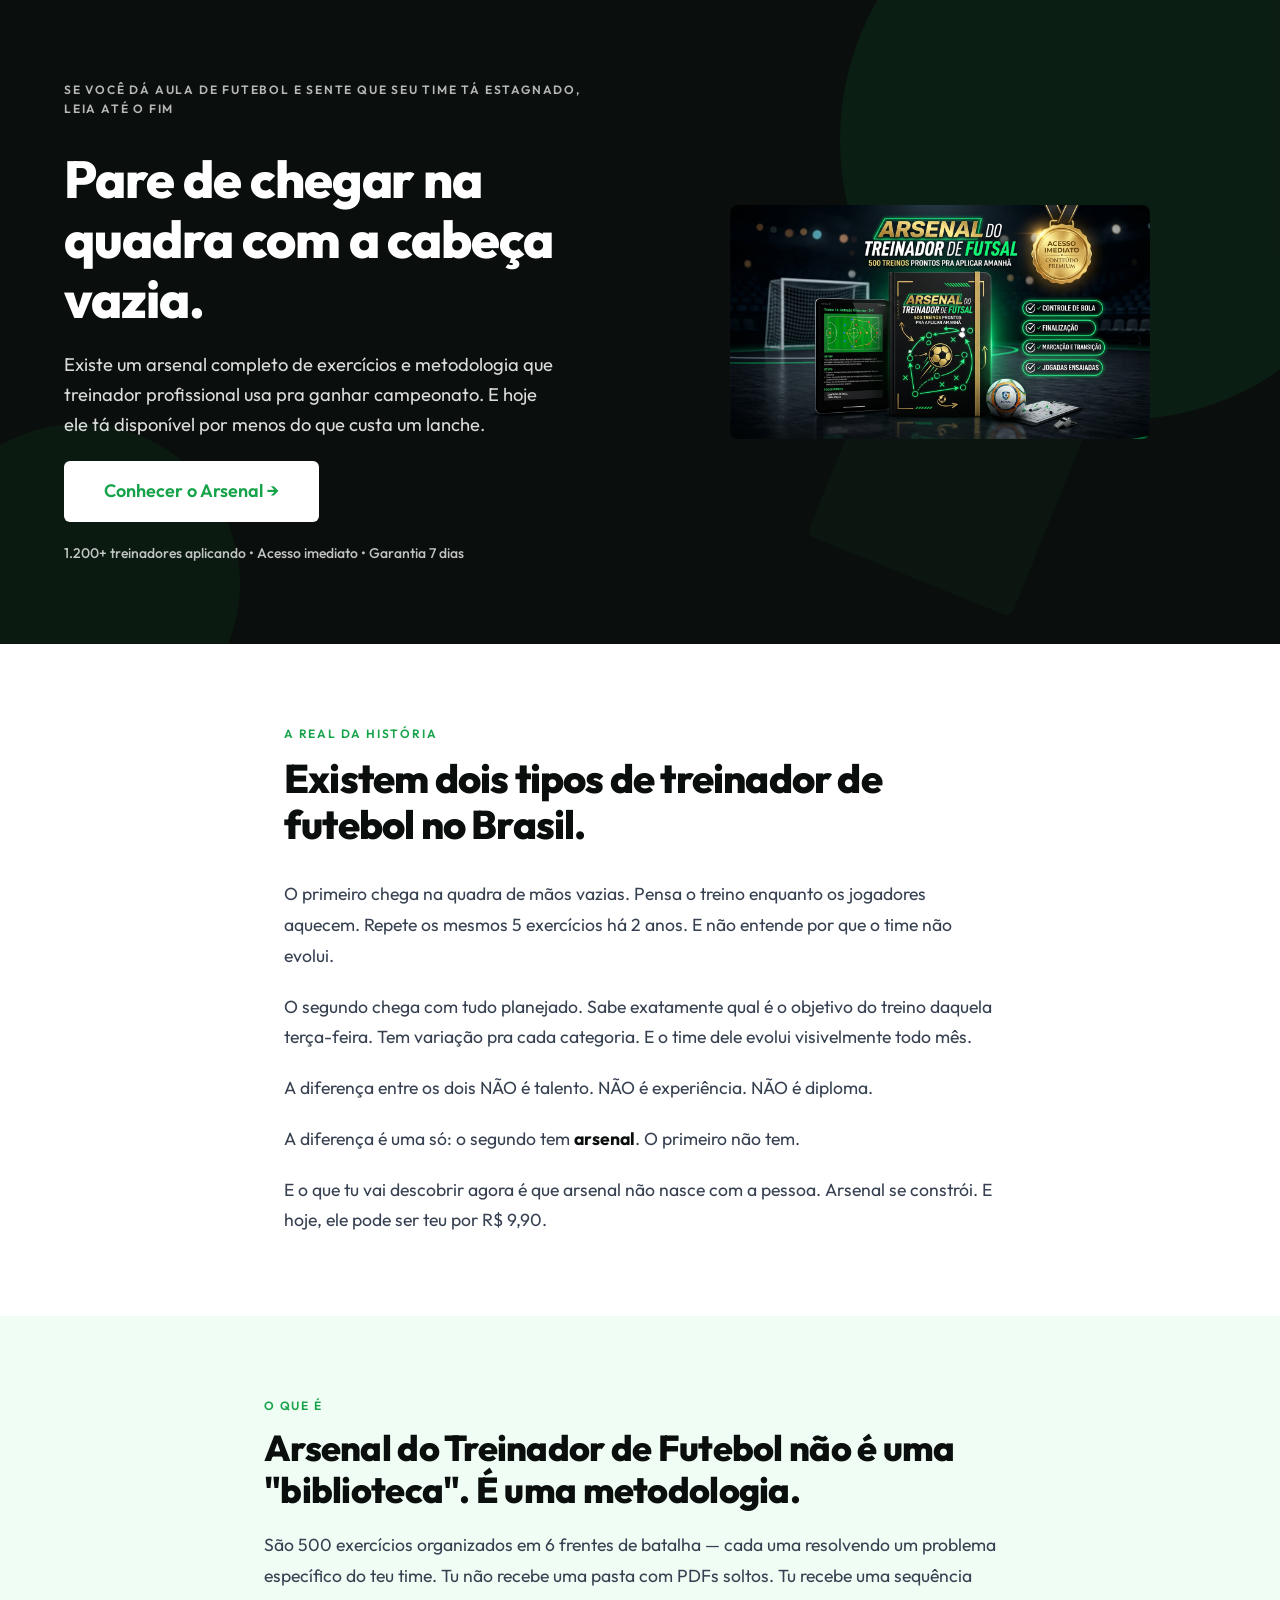
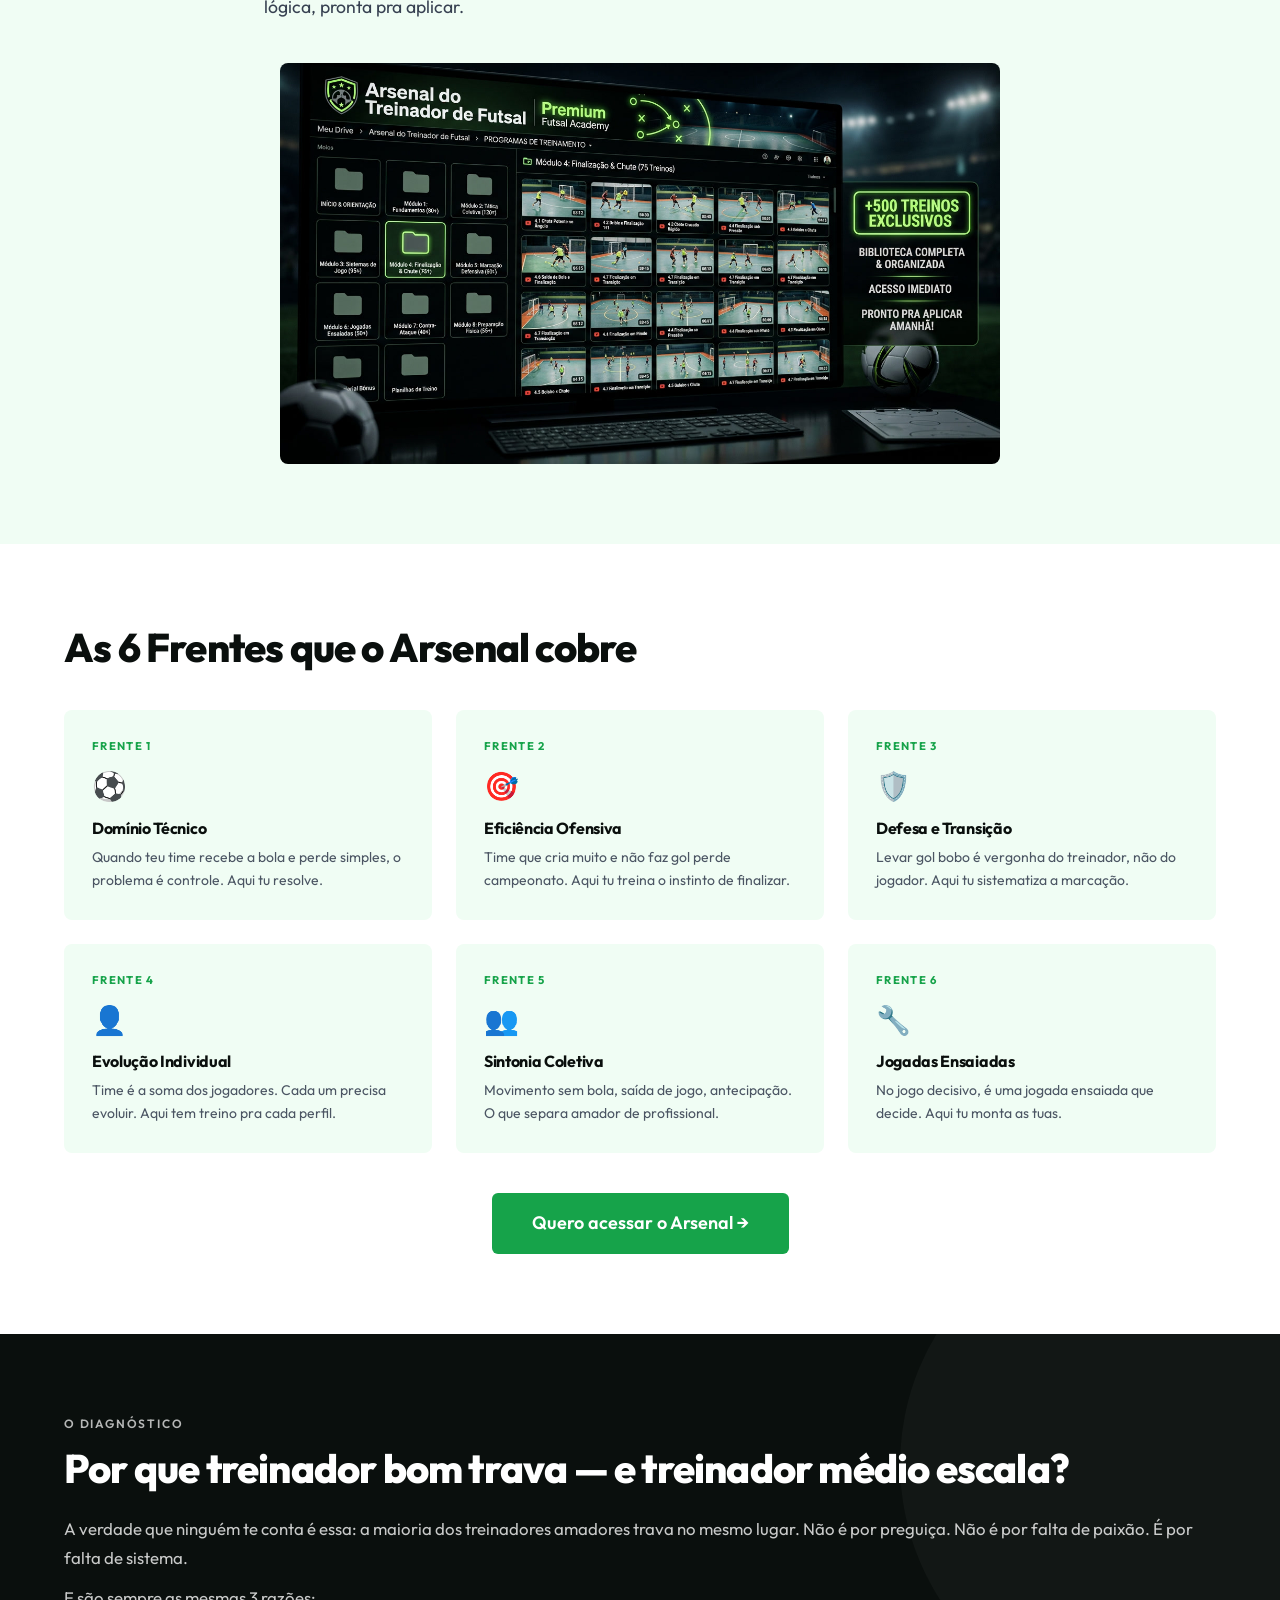
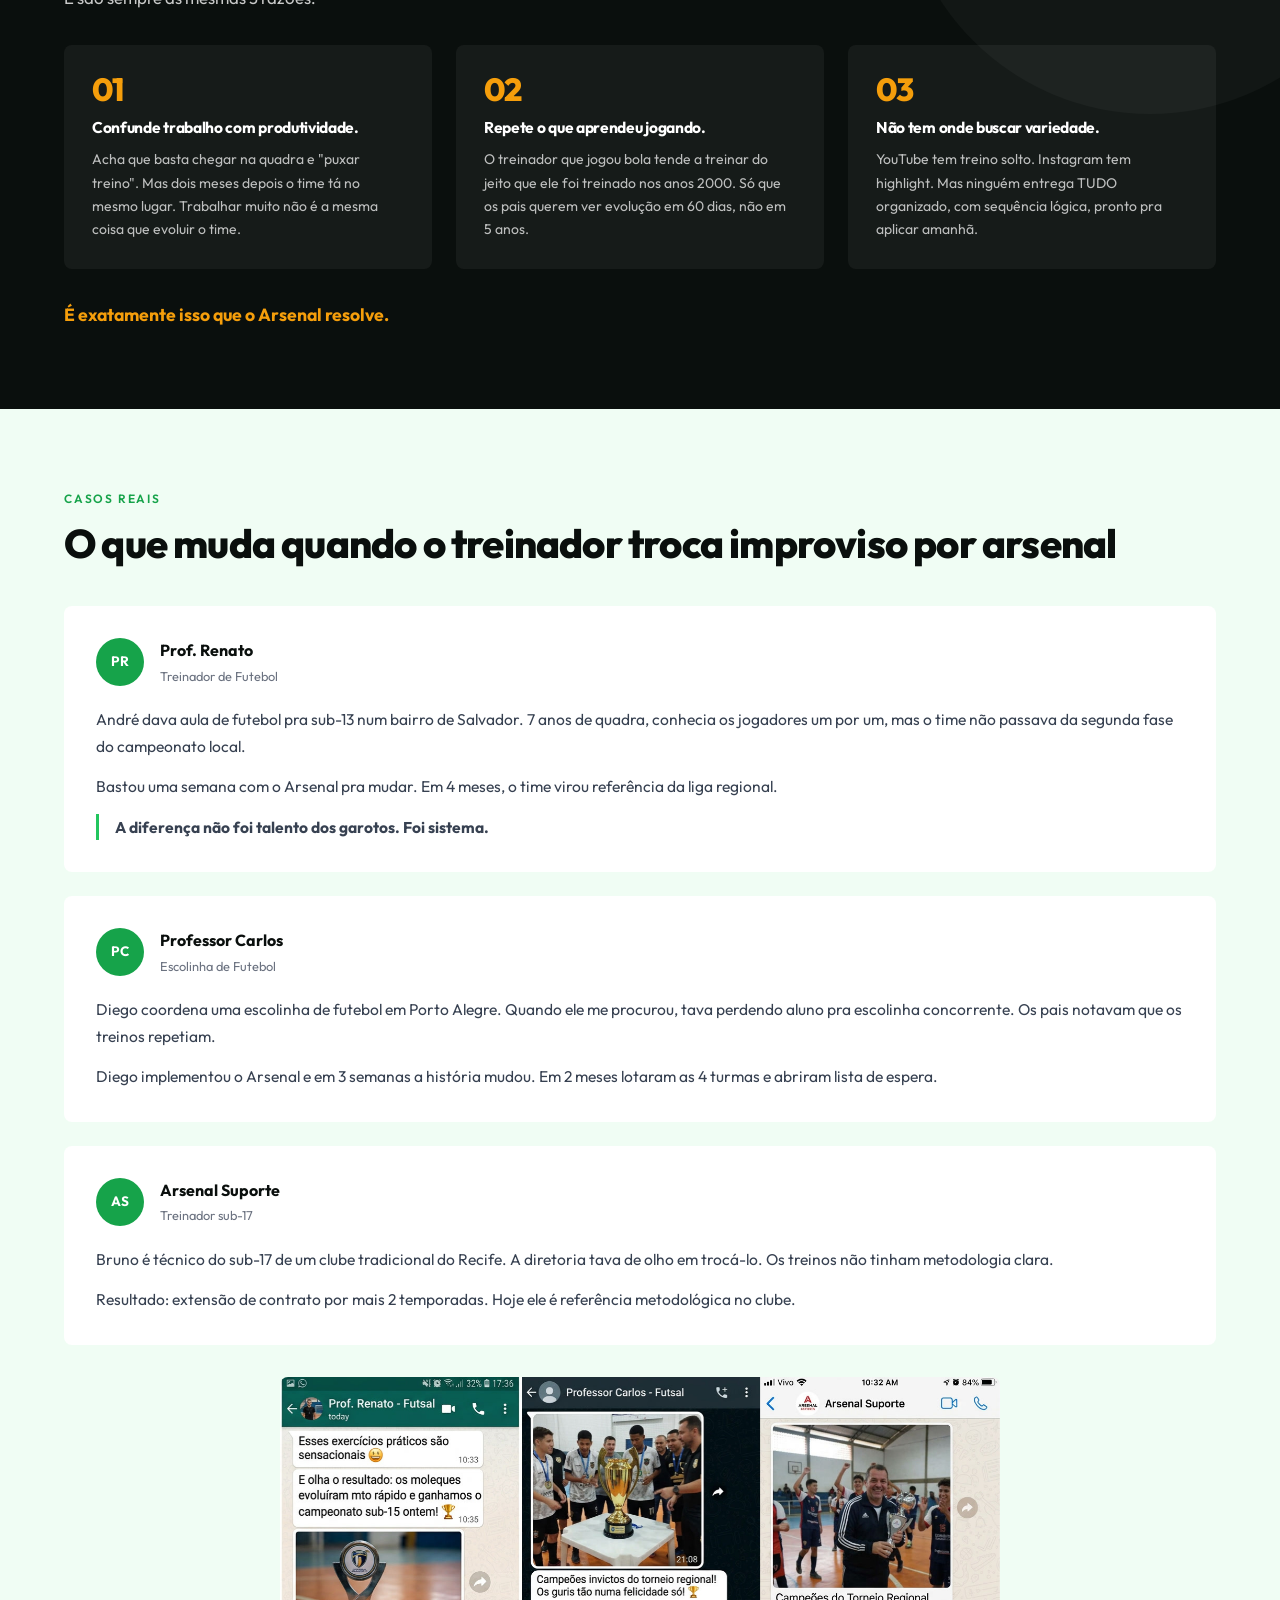
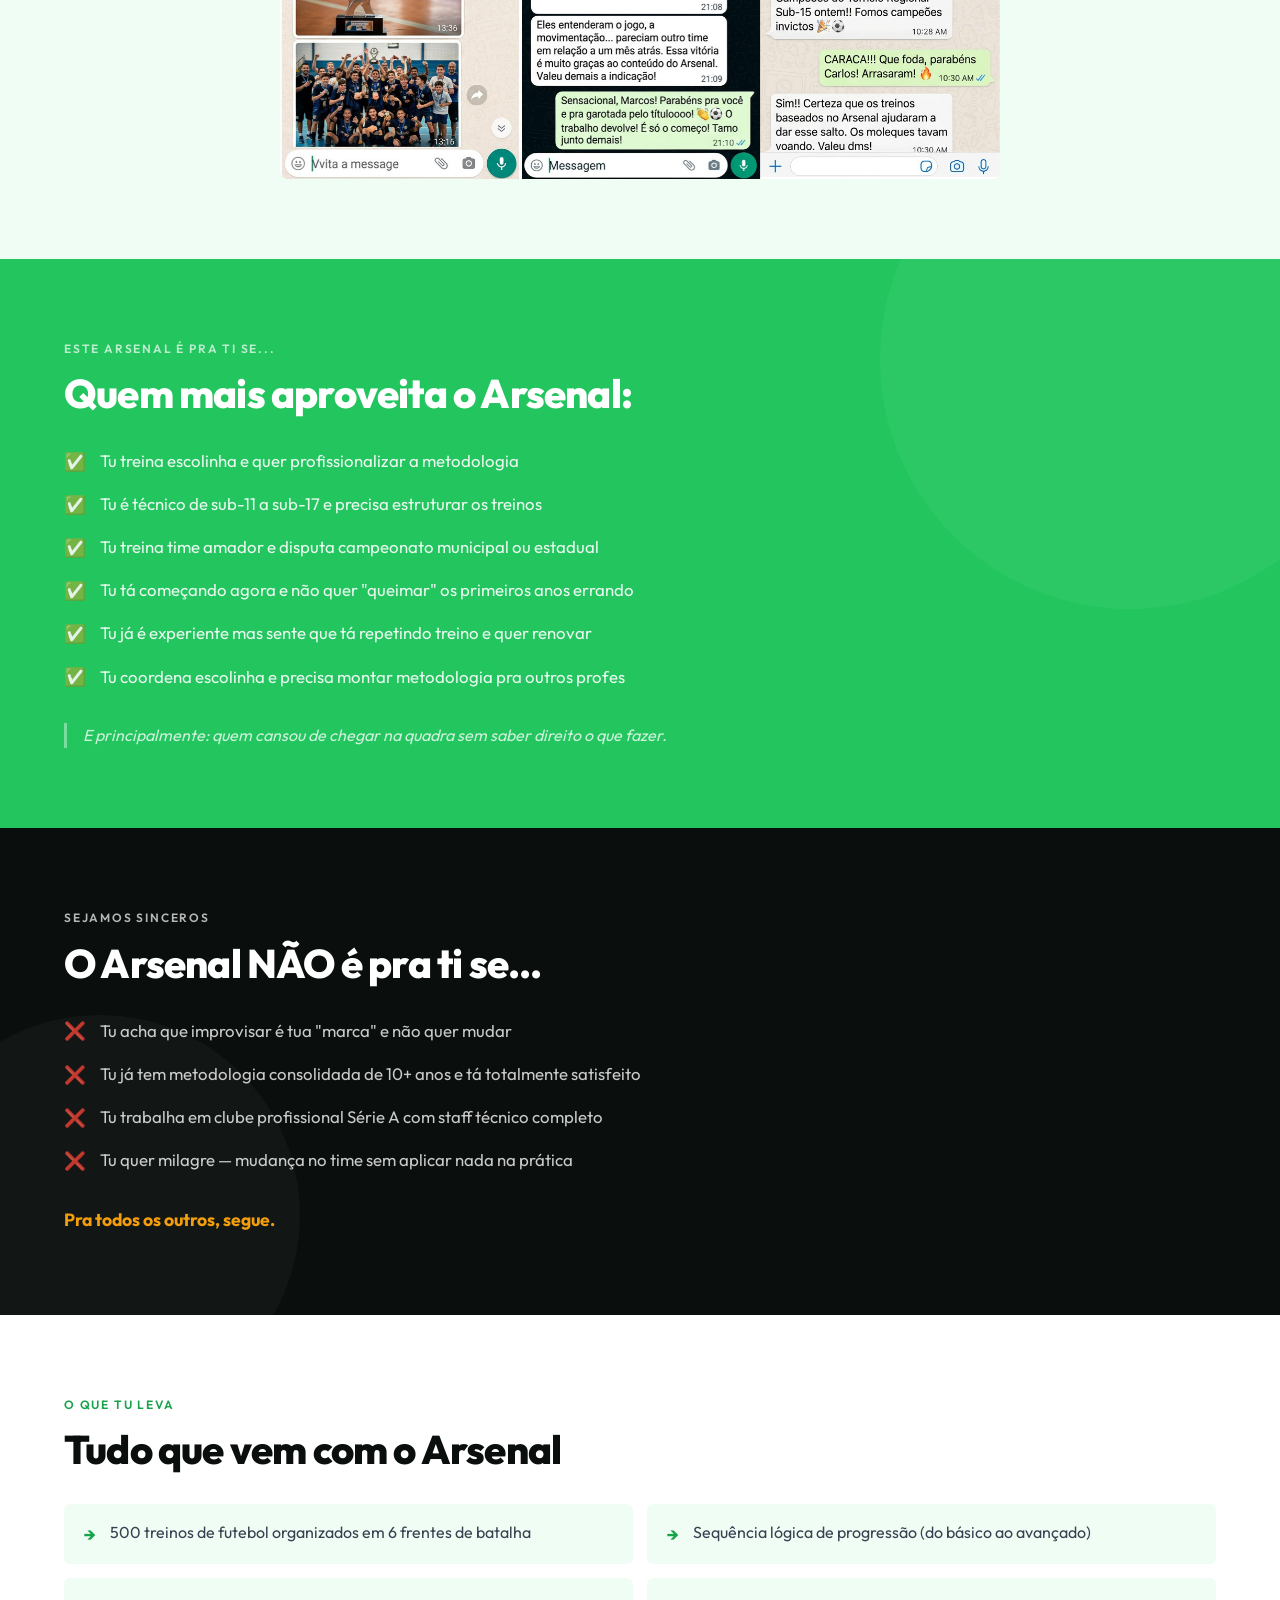
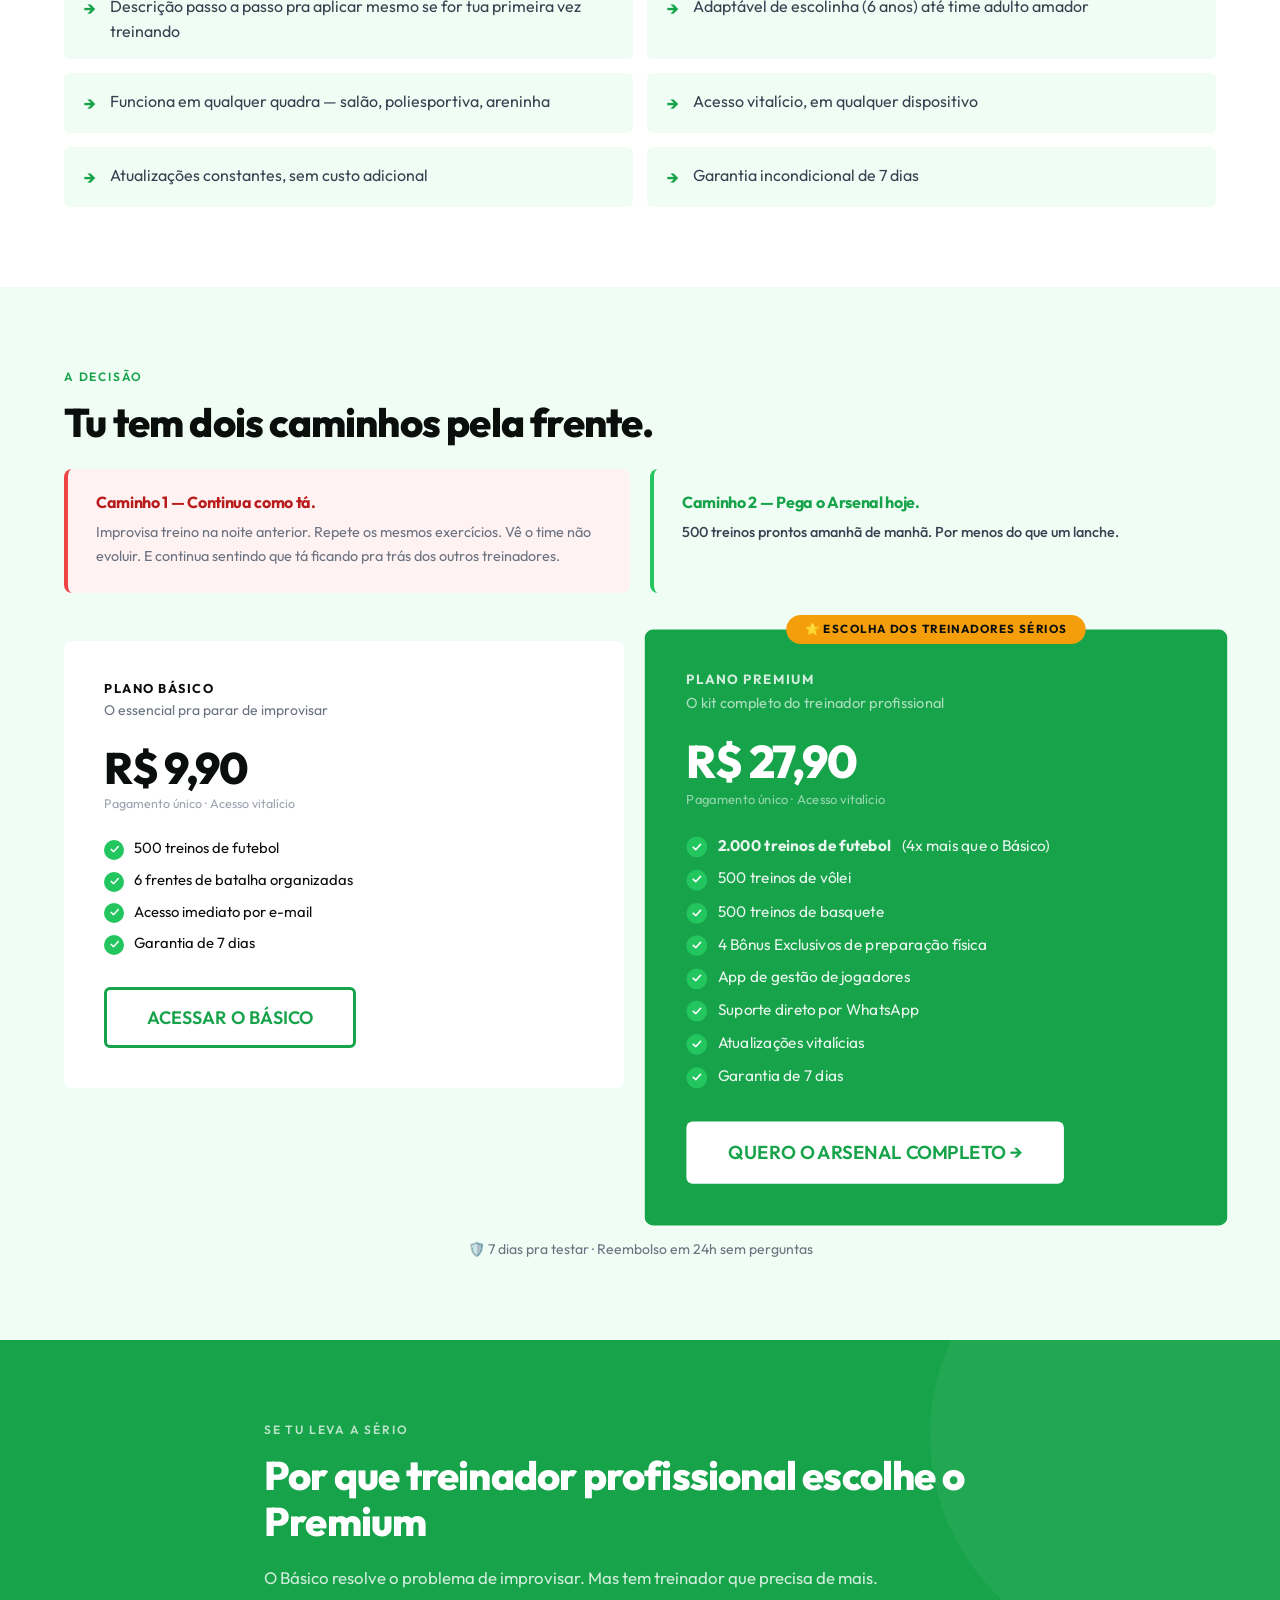
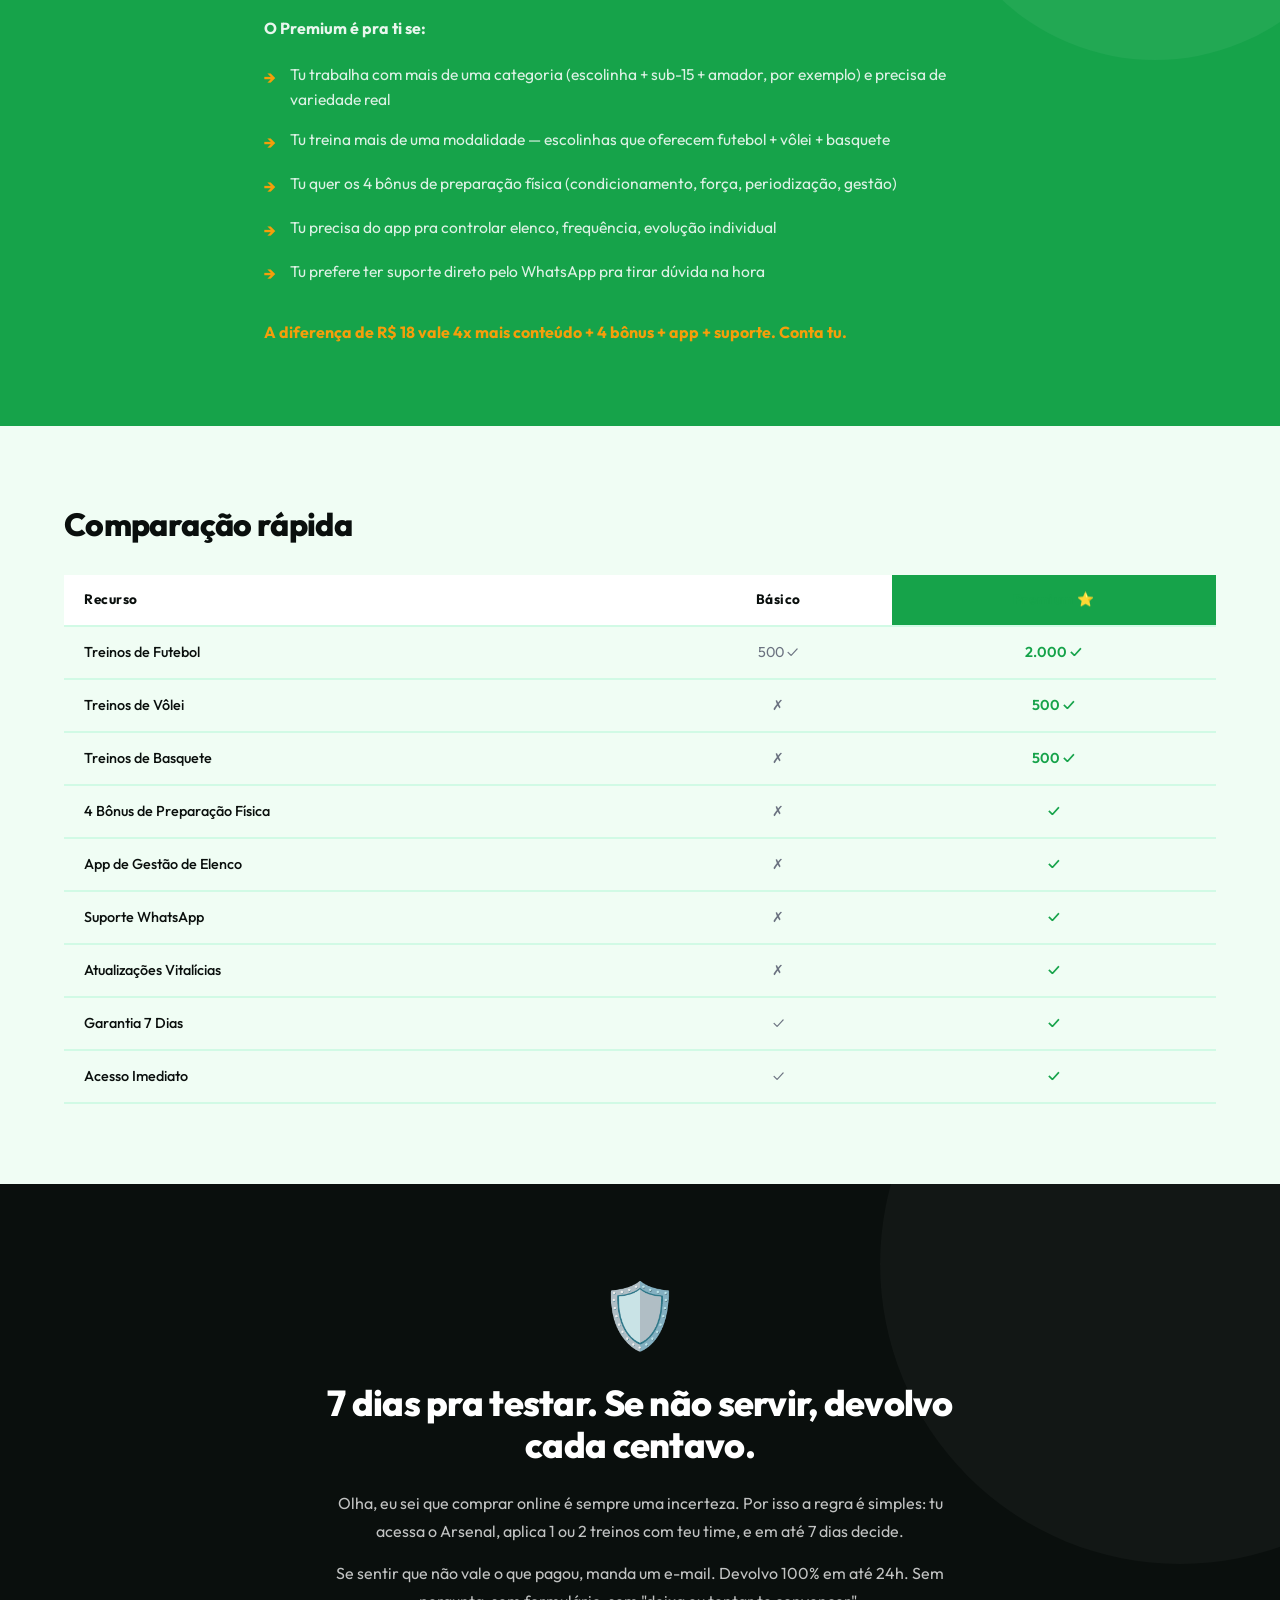
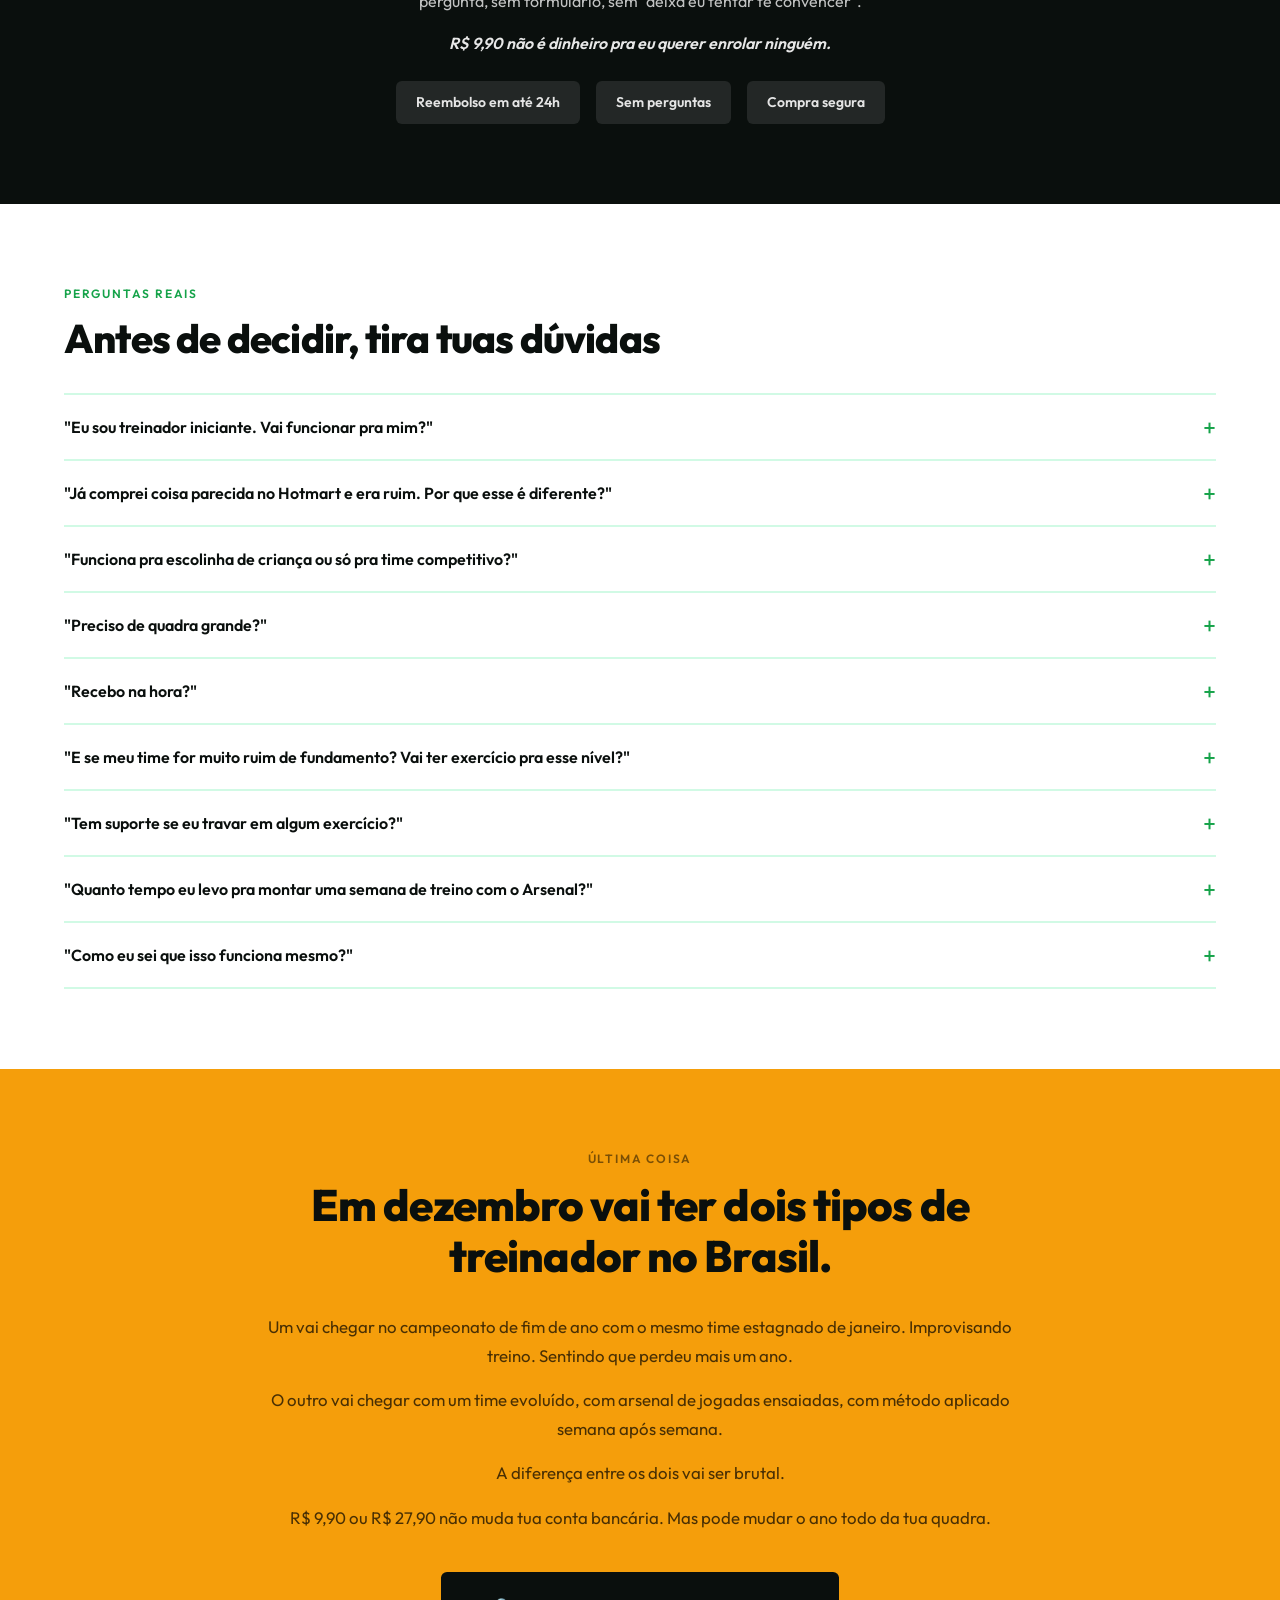
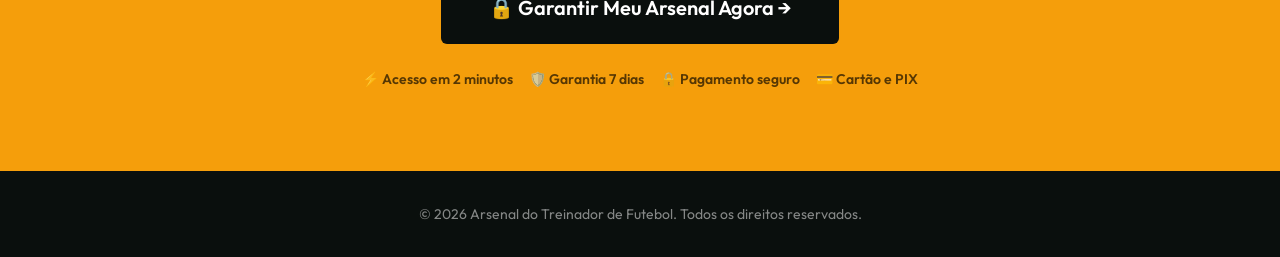
==== commit 6267364d: "Adiciona Vercel Speed Insights" ====
--- a/index.html
+++ b/index.html
@@ -614,5 +614,8 @@
   </div>
 
   <script src="script.min.js"></script>
+
+  <!-- Vercel Speed Insights -->
+  <script defer src="/_vercel/insights/script.js"></script>
 </body>
 </html>
--- a/styles.min.css
+++ b/styles.min.css
@@ -1 +1 @@
-:root{--bg:#FFFFFF;--fg:#0A0F0D;--primary:#16A34A;--primary-dark:#15803D;--secondary:#22C55E;--secondary-dark:#16A34A;--accent:#F59E0B;--accent-dark:#D97706;--muted:#F0FDF4;--border:#D1FAE5;--font:'Outfit',sans-serif;--r-md:6px;--r-lg:8px;--r-full:9999px}*,::after,::before{box-sizing:border-box;margin:0;padding:0}html{scroll-behavior:smooth}body{font-family:var(--font);font-size:1rem;color:var(--fg);background:var(--bg);line-height:1.6}img{max-width:100%;height:auto;display:block}a{text-decoration:none;color:inherit}button{cursor:pointer;font-family:var(--font);border:none;background:0 0}ul{list-style:none}strong{font-weight:700}.container{max-width:1200px;margin:0 auto;padding:0 1.5rem}h1,h2,h3{line-height:1.15;letter-spacing:-.02em;font-weight:800}.eyebrow{display:block;font-size:.75rem;font-weight:600;letter-spacing:.15em;text-transform:uppercase;color:var(--primary);margin-bottom:.75rem}.eyebrow--light{color:rgba(255,255,255,.7)}.h2--light{color:#fff}.btn{display:inline-block;padding:.875rem 2rem;border-radius:var(--r-md);font-family:var(--font);font-weight:600;font-size:1rem;transition:all .2s;text-align:center;cursor:pointer;border:none}.btn--lg{padding:1rem 2.5rem;font-size:1.125rem}.btn--xl{padding:1.25rem 3rem;font-size:1.25rem}.btn--primary{background:var(--primary);color:#fff}.btn--primary:hover{background:var(--primary-dark);transform:scale(1.05)}.btn--outline{background:0 0;color:var(--primary);border:3px solid var(--primary)}.btn--outline:hover{background:var(--primary);color:#fff;transform:scale(1.05)}.btn--white-cta{background:#fff;color:var(--primary)}.btn--white-cta:hover{background:#f0fdf4;transform:scale(1.05)}.btn--premium-action{background:#fff;color:var(--primary)}.btn--premium-action:hover{background:#f0fdf4;color:var(--primary-dark);transform:scale(1.05)}.btn--dark{background:var(--fg);color:#fff}.btn--dark:hover{background:#1f2937;transform:scale(1.05)}.hero{background:#0a0f0d;color:#fff;padding:5rem 0;position:relative;overflow:hidden}.hero__deco{position:absolute;pointer-events:none}.hero__deco--circle-1{width:560px;height:560px;border-radius:50%;background:rgba(34,197,94,.08);top:-140px;right:-120px}.hero__deco--circle-2{width:320px;height:320px;border-radius:50%;background:rgba(34,197,94,.06);bottom:-100px;left:-80px}.hero__deco--square{width:220px;height:220px;border-radius:var(--r-lg);background:rgba(34,197,94,.04);bottom:60px;right:220px;transform:rotate(22deg)}.hero__inner{display:grid;grid-template-columns:1fr 1fr;gap:3rem;align-items:center;position:relative;z-index:1}.hero__content{display:flex;flex-direction:column;align-items:flex-start;gap:1.25rem}.hero__content h1{font-size:clamp(2rem, 5vw, 3.25rem);color:#fff}.hero__subhead{font-size:1.15rem;color:rgba(255,255,255,.85);max-width:500px;line-height:1.65}.hero__trust{font-size:.875rem;font-weight:500;color:rgba(255,255,255,.75)}.hero__mockup{display:flex;justify-content:center;align-items:center}.hero__mockup img{max-width:420px;width:100%;border-radius:var(--r-lg)}.hero__mockup-fallback{display:none;flex-direction:column;align-items:center;justify-content:center;width:100%;max-width:420px;height:320px;background:rgba(255,255,255,.1);border-radius:var(--r-lg);gap:.75rem;color:rgba(255,255,255,.65);font-size:3rem}.hero__mockup-fallback p{font-size:.95rem;font-weight:500}.what-is__mockup{margin-top:2.5rem;display:flex;justify-content:center}.what-is__mockup img{width:100%;max-width:720px;border-radius:var(--r-lg);display:block}.cases__proof{margin-top:.5rem;border-radius:var(--r-lg);overflow:hidden}.cases__proof img{width:100%;border-radius:var(--r-lg);display:block}.story{background:var(--bg);padding:5rem 0}.story__inner{max-width:760px}.story h2{font-size:clamp(1.75rem, 4vw, 2.5rem);color:var(--fg);margin-bottom:2rem}.story__body{display:flex;flex-direction:column;gap:1.25rem}.story__body p{font-size:1.1rem;color:#374151;line-height:1.75}.story__body strong{color:var(--fg)}.what-is{background:var(--muted);padding:5rem 0}.what-is__inner{max-width:800px}.what-is h2{font-size:clamp(1.5rem, 3.5vw, 2.25rem);color:var(--fg);margin-bottom:1.25rem}.what-is__body{font-size:1.1rem;color:#374151;line-height:1.75}.fronts{background:var(--bg);padding:5rem 0}.fronts h2{font-size:clamp(1.75rem, 4vw, 2.5rem);color:var(--fg);margin-bottom:2.5rem}.fronts__grid{display:grid;grid-template-columns:repeat(3,1fr);gap:1.5rem;margin-bottom:2.5rem}.front-card{background:#f0fdf4;border-radius:var(--r-lg);padding:1.75rem;transition:transform .2s,background .2s}.front-card:hover{transform:scale(1.02);background:#dcfce7}.front-card__number{font-size:.7rem;font-weight:700;letter-spacing:.12em;color:var(--primary);margin-bottom:.5rem}.front-card__icon{font-size:1.75rem;margin-bottom:.625rem}.front-card h3{font-size:1rem;font-weight:700;margin-bottom:.5rem;color:var(--fg)}.front-card p{font-size:.875rem;color:#4b5563;line-height:1.65}.fronts__cta{text-align:center}.diagnosis{background:var(--fg);color:#fff;padding:5rem 0;position:relative;overflow:hidden}.diagnosis__deco{position:absolute;pointer-events:none}.diagnosis__deco--circle{width:500px;height:500px;border-radius:50%;background:rgba(255,255,255,.03);top:-120px;right:-120px}.diagnosis .container{position:relative;z-index:1}.diagnosis h2{font-size:clamp(1.75rem, 4vw, 2.5rem);margin-bottom:1.5rem}.diagnosis__intro{font-size:1.05rem;color:rgba(255,255,255,.78);line-height:1.7;margin-bottom:.75rem}.diagnosis__grid{display:grid;grid-template-columns:repeat(3,1fr);gap:1.5rem;margin:2rem 0}.diagnosis-card{background:rgba(255,255,255,.05);border-radius:var(--r-lg);padding:1.75rem;transition:transform .2s,background .2s}.diagnosis-card:hover{transform:scale(1.02);background:rgba(255,255,255,.08)}.diagnosis-card__num{font-size:2rem;font-weight:800;color:var(--accent);line-height:1;margin-bottom:.75rem;letter-spacing:-.02em}.diagnosis-card h3{font-size:.975rem;font-weight:700;color:#fff;margin-bottom:.625rem;line-height:1.4}.diagnosis-card p{font-size:.875rem;color:rgba(255,255,255,.72);line-height:1.65}.diagnosis__closing{font-size:1.1rem;font-weight:700;color:var(--accent);margin-top:.5rem}.cases{background:var(--muted);padding:5rem 0}.cases h2{font-size:clamp(1.75rem, 4vw, 2.5rem);color:var(--fg);margin-bottom:2.5rem}.cases__list{display:flex;flex-direction:column;gap:1.5rem}.case-card{background:var(--bg);border-radius:var(--r-lg);padding:2rem}.case-card__header{display:flex;align-items:center;gap:1rem;margin-bottom:1.25rem}.case-card__avatar{width:3rem;height:3rem;border-radius:50%;background:var(--primary);color:#fff;display:flex;align-items:center;justify-content:center;font-weight:700;font-size:.85rem;flex-shrink:0}.case-card__meta{display:flex;flex-direction:column;gap:.1rem}.case-card__name{font-weight:700;font-size:1rem}.case-card__location{font-size:.8rem;color:#6b7280}.case-card__body{display:flex;flex-direction:column;gap:.875rem}.case-card__body p{font-size:.975rem;color:#374151;line-height:1.7}.case-card__conclusion{font-weight:700;color:var(--secondary-dark);font-size:.975rem;padding-left:1rem;border-left:3px solid var(--secondary)}.for-who{background:var(--secondary);color:#fff;padding:5rem 0;position:relative;overflow:hidden}.for-who__deco{position:absolute;pointer-events:none}.for-who__deco--circle{width:500px;height:500px;border-radius:50%;background:rgba(255,255,255,.05);top:-150px;right:-100px}.for-who .container{position:relative;z-index:1}.for-who h2{font-size:clamp(1.75rem, 4vw, 2.5rem);margin-bottom:2rem}.for-who__list{display:flex;flex-direction:column;gap:1rem;margin-bottom:2rem}.for-who__list li{display:flex;align-items:flex-start;gap:.875rem;font-size:1.05rem;color:rgba(255,255,255,.9);line-height:1.5}.badge-yes{flex-shrink:0;font-size:1.1rem;margin-top:.05rem}.for-who__closing{font-size:1rem;color:rgba(255,255,255,.78);font-style:italic;border-left:3px solid rgba(255,255,255,.4);padding-left:1rem}.not-for{background:var(--fg);color:#fff;padding:5rem 0;position:relative;overflow:hidden}.not-for__deco{position:absolute;pointer-events:none}.not-for__deco--circle{width:400px;height:400px;border-radius:50%;background:rgba(255,255,255,.03);bottom:-100px;left:-100px}.not-for .container{position:relative;z-index:1}.not-for h2{font-size:clamp(1.75rem, 4vw, 2.5rem);margin-bottom:2rem}.not-for__list{display:flex;flex-direction:column;gap:1rem;margin-bottom:2rem}.not-for__list li{display:flex;align-items:flex-start;gap:.875rem;font-size:1.05rem;color:rgba(255,255,255,.78);line-height:1.5}.badge-no{flex-shrink:0;font-size:1.1rem;margin-top:.05rem}.not-for__closing{font-size:1.1rem;font-weight:700;color:var(--accent)}.includes{background:var(--bg);padding:5rem 0}.includes h2{font-size:clamp(1.75rem, 4vw, 2.5rem);color:var(--fg);margin-bottom:2rem}.includes__list{display:grid;grid-template-columns:repeat(2,1fr);gap:.875rem}.includes__list li{display:flex;align-items:flex-start;gap:.875rem;font-size:1rem;color:#374151;line-height:1.55;background:var(--muted);border-radius:var(--r-md);padding:1rem 1.25rem}.includes__arrow{flex-shrink:0;font-weight:700;color:var(--primary);font-size:1.1rem;margin-top:.05rem}.pricing{background:var(--muted);padding:5rem 0}.pricing h2{font-size:clamp(1.75rem, 4vw, 2.5rem);color:var(--fg);margin-bottom:1.5rem}.pricing__paths{display:grid;grid-template-columns:1fr 1fr;gap:1.25rem;margin-bottom:3rem}.pricing__path{border-radius:var(--r-lg);padding:1.5rem 1.75rem}.pricing__path h3{font-size:1rem;font-weight:700;margin-bottom:.625rem}.pricing__path p{font-size:.9rem;line-height:1.65}.pricing__path--bad{background:#fef2f2;border-left:4px solid #ef4444}.pricing__path--bad h3{color:#b91c1c}.pricing__path--bad p{color:#6b7280}.pricing__path--good{background:#f0fdf4;border-left:4px solid var(--secondary)}.pricing__path--good h3{color:var(--secondary-dark)}.pricing__path--good p{color:#374151;font-weight:500}.pricing__grid{display:grid;grid-template-columns:1fr 1fr;gap:2rem;align-items:start;margin-bottom:1.5rem}.pricing-card{border-radius:var(--r-lg);padding:2.5rem;position:relative;transition:transform .2s}.pricing-card--basic{background:var(--bg)}.pricing-card--basic:hover{transform:scale(1.01)}.pricing-card--premium{background:var(--primary);transform:scale(1.04)}.pricing-card--premium:hover{transform:scale(1.06)}.pricing-card__badge{position:absolute;top:-.875rem;left:50%;transform:translateX(-50%);background:var(--accent);color:var(--fg);font-size:.7rem;font-weight:700;letter-spacing:.1em;padding:.3rem 1.1rem;border-radius:var(--r-full);white-space:nowrap}.pricing-card__name{font-size:.8rem;font-weight:700;letter-spacing:.12em;color:var(--fg);margin-bottom:.25rem}.pricing-card__name--light{color:rgba(255,255,255,.8)}.pricing-card__tagline{font-size:.875rem;color:#6b7280;margin-bottom:1.5rem}.pricing-card__tagline--light{color:rgba(255,255,255,.65)}.pricing-card__price-block{display:flex;flex-direction:column;margin-bottom:1.5rem}.pricing-card__price{font-size:2.75rem;font-weight:800;letter-spacing:-.03em;color:var(--fg);line-height:1}.pricing-card__price--light{color:#fff}.pricing-card__detail{font-size:.78rem;color:#9ca3af;margin-top:.3rem}.pricing-card__detail--light{color:rgba(255,255,255,.55)}.pricing-card__features{display:flex;flex-direction:column;gap:.625rem;margin-bottom:2rem}.pricing-card__features li{display:flex;align-items:flex-start;gap:.625rem;font-size:.925rem;color:var(--fg);line-height:1.4}.pricing-card__features--light li{color:rgba(255,255,255,.9)}.feature-check{flex-shrink:0;width:1.25rem;height:1.25rem;border-radius:50%;background:var(--secondary);color:#fff;display:flex;align-items:center;justify-content:center;font-size:.7rem;font-weight:700;margin-top:.1rem}.pricing__footer{text-align:center;font-size:.875rem;color:#6b7280}.why-premium{background:var(--primary);color:#fff;padding:5rem 0;position:relative;overflow:hidden}.why-premium::before{content:'';position:absolute;width:450px;height:450px;border-radius:50%;background:rgba(255,255,255,.05);top:-130px;right:-100px;pointer-events:none}.why-premium .container{position:relative;z-index:1;max-width:800px}.why-premium h2{font-size:clamp(1.75rem, 4vw, 2.5rem);margin-bottom:1.25rem}.why-premium__intro{font-size:1.05rem;color:rgba(255,255,255,.8);line-height:1.7;margin-bottom:1.5rem}.why-premium__subtitle{font-size:1rem;font-weight:700;color:rgba(255,255,255,.9);margin-bottom:1.25rem}.why-premium__list{display:flex;flex-direction:column;gap:.875rem;margin-bottom:2rem}.why-premium__list li{display:flex;align-items:flex-start;gap:.875rem;font-size:.975rem;color:rgba(255,255,255,.85);line-height:1.65}.why-premium__arrow{flex-shrink:0;font-weight:700;color:var(--accent);font-size:1.1rem;margin-top:.05rem}.why-premium__closing{font-size:1rem;font-weight:700;color:var(--accent)}.comparison{background:var(--muted);padding:5rem 0}.comparison h2{font-size:clamp(1.5rem, 3vw, 2rem);color:var(--fg);margin-bottom:2rem}.comparison__wrapper{overflow-x:auto}.comparison-table{width:100%;border-collapse:collapse;font-size:.9rem}.comparison-table td,.comparison-table th{padding:.875rem 1.25rem;text-align:center;border-bottom:2px solid var(--border)}.comparison-table th{font-weight:700;background:var(--bg);color:var(--fg);font-size:.85rem;letter-spacing:.04em}.comparison-table .comparison-table__feature-col{text-align:left}.comparison-table td:first-child{text-align:left;color:var(--fg);font-weight:500}.comparison-table td{color:#6b7280}.comparison-table__premium-col{background:#f0fdf4;color:var(--primary)!important;font-weight:600}.comparison-table th.comparison-table__premium-col{background:var(--primary);color:#fff}.guarantee{background:var(--fg);color:#fff;padding:5rem 0;position:relative;overflow:hidden}.guarantee__deco{position:absolute;pointer-events:none}.guarantee__deco--circle{width:600px;height:600px;border-radius:50%;background:rgba(255,255,255,.03);top:-220px;right:-200px}.guarantee__inner{text-align:center;position:relative;z-index:1;max-width:700px;margin:0 auto}.guarantee__icon{font-size:4rem;margin-bottom:1rem}.guarantee h2{font-size:clamp(1.5rem, 3.5vw, 2.25rem);margin-bottom:1.5rem}.guarantee__body{font-size:1rem;color:rgba(255,255,255,.75);line-height:1.75;margin-bottom:.875rem}.guarantee__body--emphasis{color:rgba(255,255,255,.9);font-weight:600;font-style:italic}.guarantee__badges{display:flex;justify-content:center;flex-wrap:wrap;gap:1rem;margin-top:1.5rem}.guarantee-badge{background:rgba(255,255,255,.1);border-radius:var(--r-md);padding:.625rem 1.25rem;font-size:.875rem;font-weight:600;color:rgba(255,255,255,.88)}.faq{background:var(--bg);padding:5rem 0}.faq h2{font-size:clamp(1.75rem, 4vw, 2.5rem);color:var(--fg);margin-bottom:2rem}.faq__list{border-top:2px solid var(--border)}.faq-item{border-bottom:2px solid var(--border)}.faq-item__btn{width:100%;text-align:left;padding:1.25rem 0;font-size:1rem;font-weight:600;color:var(--fg);display:flex;justify-content:space-between;align-items:center;gap:1rem;transition:color .2s}.faq-item__btn:hover{color:var(--primary)}.faq-item__icon{font-size:1.5rem;font-weight:400;color:var(--primary);transition:transform .25s;flex-shrink:0;line-height:1}.faq-item--open .faq-item__icon{transform:rotate(45deg)}.faq-item__answer{padding:0 0 1.25rem}.faq-item__answer p{color:#4b5563;line-height:1.7;font-size:.95rem}.closing{background:var(--accent);padding:5rem 0}.closing__inner{text-align:center;max-width:800px;margin:0 auto}.closing__eyebrow{color:rgba(0,0,0,.5)}.closing h2{font-size:clamp(1.75rem, 4vw, 2.75rem);color:var(--fg);margin-bottom:2rem}.closing__body{display:flex;flex-direction:column;gap:1rem;margin-bottom:2.5rem}.closing__body p{font-size:1.05rem;color:rgba(0,0,0,.7);line-height:1.7}.closing__trust{display:flex;flex-wrap:wrap;justify-content:center;gap:1rem;margin-top:1.5rem;font-size:.875rem;font-weight:600;color:rgba(0,0,0,.65)}.footer{background:var(--fg);padding:2rem 0}.footer__inner{text-align:center;font-size:.875rem;color:rgba(255,255,255,.5)}.popup-overlay{position:fixed;inset:0;background:rgba(0,0,0,.72);z-index:1000;display:flex;align-items:center;justify-content:center;padding:1rem;opacity:0;pointer-events:none;transition:opacity .3s}.popup-overlay.is-visible{opacity:1;pointer-events:all}.popup{background:var(--fg);color:#fff;border-radius:var(--r-lg);padding:2.5rem;max-width:520px;width:100%;position:relative;transform:translateY(24px);transition:transform .3s;max-height:90vh;overflow-y:auto}.popup-overlay.is-visible .popup{transform:translateY(0)}.popup__close{position:absolute;top:1rem;right:1rem;width:2rem;height:2rem;background:rgba(255,255,255,.1);border-radius:var(--r-md);color:#fff;font-size:1.35rem;display:flex;align-items:center;justify-content:center;transition:background .2s;line-height:1}.popup__close:hover{background:rgba(255,255,255,.22)}.popup__h2{font-size:1.4rem;font-weight:800;color:#fff;margin-bottom:.75rem;padding-right:2.5rem;letter-spacing:-.02em;line-height:1.2}.popup__subhead{color:rgba(255,255,255,.7);font-size:.875rem;margin-bottom:1.5rem;line-height:1.6}.popup__price-block{display:flex;flex-direction:column;align-items:flex-start;gap:.25rem;margin-bottom:1.25rem}.popup__price-old{font-size:.875rem;text-decoration:line-through;color:rgba(255,255,255,.4)}.popup__price-new{font-size:2.5rem;font-weight:800;color:var(--accent);line-height:1;letter-spacing:-.03em}.popup__price-detail{font-size:.78rem;color:rgba(255,255,255,.45)}.popup__features{display:flex;flex-direction:column;gap:.45rem;margin-bottom:1.5rem}.popup__features li{font-size:.875rem;color:rgba(255,255,255,.82)}.popup__dismiss{display:block;width:100%;text-align:center;margin-top:.875rem;color:rgba(255,255,255,.35);font-size:.8rem;transition:color .2s;cursor:pointer}.popup__dismiss:hover{color:rgba(255,255,255,.65)}.popup__dismiss-link{display:block;text-align:center;margin-top:.875rem;color:rgba(255,255,255,.35);font-size:.8rem;transition:color .2s;cursor:pointer}.popup__dismiss-link:hover{color:rgba(255,255,255,.65)}@media (max-width:768px){.cases,.closing,.comparison,.diagnosis,.faq,.for-who,.fronts,.guarantee,.hero,.includes,.not-for,.pricing,.story,.what-is,.why-premium,section{padding:3rem 0}.container{padding:0 1.25rem}.btn--lg,.btn--xl{width:100%;text-align:center;padding:1rem 1.5rem;font-size:1rem;min-height:52px;display:flex;align-items:center;justify-content:center}.hero__inner{grid-template-columns:1fr;gap:2rem}.hero__mockup{display:none}.hero__content{align-items:stretch}.hero__content h1{font-size:1.75rem}.hero__subhead{font-size:1rem}.hero__trust{font-size:.8rem}.story__body p{font-size:1rem}.what-is__inner{max-width:100%}.what-is h2{font-size:1.35rem}.what-is__body{font-size:1rem}.fronts h2{font-size:1.5rem}.fronts__grid{grid-template-columns:1fr;gap:1rem}.fronts__cta{display:flex}.diagnosis h2{font-size:1.5rem}.diagnosis__grid{grid-template-columns:1fr;gap:1rem}.diagnosis__intro{font-size:1rem}.cases h2{font-size:1.5rem}.case-card{padding:1.5rem}.for-who h2{font-size:1.5rem}.for-who__list li{font-size:.975rem}.not-for h2{font-size:1.5rem}.not-for__list li{font-size:.975rem}.includes h2{font-size:1.5rem}.includes__list{grid-template-columns:1fr;gap:.625rem}.includes__list li{font-size:.9rem}.pricing h2{font-size:1.5rem}.pricing__paths{grid-template-columns:1fr;gap:1rem}.pricing__grid{grid-template-columns:1fr;gap:1.5rem}.pricing-card{padding:2rem 1.5rem}.pricing-card--premium{transform:none}.pricing-card--premium:hover{transform:scale(1.01)}.pricing-card__price{font-size:2.25rem}.pricing-card__features li{font-size:.875rem}.why-premium h2{font-size:1.5rem}.why-premium__list li{font-size:.9rem}.comparison h2{font-size:1.35rem}.comparison-table td,.comparison-table th{padding:.75rem .875rem;font-size:.8rem}.guarantee h2{font-size:1.35rem}.guarantee__icon{font-size:3rem}.guarantee__badges{flex-direction:column;align-items:center}.guarantee-badge{width:100%;text-align:center}.faq h2{font-size:1.5rem}.faq-item__btn{font-size:.9rem;padding:1rem 0}.faq-item__icon{font-size:1.25rem}.closing h2{font-size:1.5rem}.closing__body p{font-size:1rem}.closing__trust{flex-direction:column;align-items:center;gap:.625rem}.popup{padding:1.75rem 1.25rem;max-height:95vh;border-radius:var(--r-lg) var(--r-lg) 0 0;position:fixed;bottom:0;left:0;right:0;width:100%;max-width:100%;transform:translateY(100%)}.popup-overlay{align-items:flex-end;padding:0}.popup-overlay.is-visible .popup{transform:translateY(0)}.popup__h2{font-size:1.2rem}.popup__price-new{font-size:2rem}.popup .btn--lg{width:100%;display:flex;align-items:center;justify-content:center}}@media (min-width:769px) and (max-width:1024px){.hero__inner{gap:2rem}.fronts__grid{grid-template-columns:repeat(2,1fr)}.diagnosis__grid{grid-template-columns:repeat(2,1fr)}.includes__list{grid-template-columns:1fr}}+:root{--bg:#FFFFFF;--fg:#0A0F0D;--primary:#16A34A;--primary-dark:#15803D;--secondary:#22C55E;--secondary-dark:#16A34A;--accent:#F59E0B;--accent-dark:#D97706;--muted:#F0FDF4;--border:#D1FAE5;--font:'Outfit',sans-serif;--r-md:6px;--r-lg:8px;--r-full:9999px}*,::after,::before{box-sizing:border-box;margin:0;padding:0}html{scroll-behavior:smooth}body{font-family:var(--font);font-size:1rem;color:var(--fg);background:var(--bg);line-height:1.6}img{max-width:100%;height:auto;display:block}a{text-decoration:none;color:inherit}button{cursor:pointer;font-family:var(--font);border:none;background:0 0}ul{list-style:none}strong{font-weight:700}.container{max-width:1200px;margin:0 auto;padding:0 1.5rem}h1,h2,h3{line-height:1.15;letter-spacing:-.02em;font-weight:800}.eyebrow{display:block;font-size:.75rem;font-weight:600;letter-spacing:.15em;text-transform:uppercase;color:var(--primary);margin-bottom:.75rem}.eyebrow--light{color:rgba(255,255,255,.7)}.h2--light{color:#fff}.btn{display:inline-block;padding:.875rem 2rem;border-radius:var(--r-md);font-family:var(--font);font-weight:600;font-size:1rem;transition:all .2s;text-align:center;cursor:pointer;border:none}.btn--lg{padding:1rem 2.5rem;font-size:1.125rem}.btn--xl{padding:1.25rem 3rem;font-size:1.25rem}.btn--primary{background:var(--primary);color:#fff}.btn--primary:hover{background:var(--primary-dark);transform:scale(1.05)}.btn--outline{background:0 0;color:var(--primary);border:3px solid var(--primary)}.btn--outline:hover{background:var(--primary);color:#fff;transform:scale(1.05)}.btn--white-cta{background:#fff;color:var(--primary)}.btn--white-cta:hover{background:#f0fdf4;transform:scale(1.05)}.btn--premium-action{background:#fff;color:var(--primary)}.btn--premium-action:hover{background:#f0fdf4;color:var(--primary-dark);transform:scale(1.05)}.btn--dark{background:var(--fg);color:#fff}.btn--dark:hover{background:#1f2937;transform:scale(1.05)}.hero{background:#0a0f0d;color:#fff;padding:5rem 0;position:relative;overflow:hidden}.hero__deco{position:absolute;pointer-events:none}.hero__deco--circle-1{width:560px;height:560px;border-radius:50%;background:rgba(34,197,94,.08);top:-140px;right:-120px}.hero__deco--circle-2{width:320px;height:320px;border-radius:50%;background:rgba(34,197,94,.06);bottom:-100px;left:-80px}.hero__deco--square{width:220px;height:220px;border-radius:var(--r-lg);background:rgba(34,197,94,.04);bottom:60px;right:220px;transform:rotate(22deg)}.hero__inner{display:grid;grid-template-columns:1fr 1fr;gap:3rem;align-items:center;position:relative;z-index:1}.hero__content{display:flex;flex-direction:column;align-items:flex-start;gap:1.25rem}.hero__content h1{font-size:clamp(2rem, 5vw, 3.25rem);color:#fff}.hero__subhead{font-size:1.15rem;color:rgba(255,255,255,.85);max-width:500px;line-height:1.65}.hero__trust{font-size:.875rem;font-weight:500;color:rgba(255,255,255,.75)}.hero__mockup{display:flex;justify-content:center;align-items:center}.hero__mockup img{max-width:420px;width:100%;border-radius:var(--r-lg)}.hero__mockup-fallback{display:none;flex-direction:column;align-items:center;justify-content:center;width:100%;max-width:420px;height:320px;background:rgba(255,255,255,.1);border-radius:var(--r-lg);gap:.75rem;color:rgba(255,255,255,.65);font-size:3rem}.hero__mockup-fallback p{font-size:.95rem;font-weight:500}.what-is__mockup{margin-top:2.5rem;display:flex;justify-content:center}.what-is__mockup img{width:100%;max-width:720px;border-radius:var(--r-lg);display:block}.cases__proof{margin-top:.5rem;display:flex;justify-content:center}.cases__proof img{width:100%;max-width:720px;border-radius:var(--r-lg);display:block}.story{background:var(--bg);padding:5rem 0}.story__inner{max-width:760px}.story h2{font-size:clamp(1.75rem, 4vw, 2.5rem);color:var(--fg);margin-bottom:2rem}.story__body{display:flex;flex-direction:column;gap:1.25rem}.story__body p{font-size:1.1rem;color:#374151;line-height:1.75}.story__body strong{color:var(--fg)}.what-is{background:var(--muted);padding:5rem 0}.what-is__inner{max-width:800px}.what-is h2{font-size:clamp(1.5rem, 3.5vw, 2.25rem);color:var(--fg);margin-bottom:1.25rem}.what-is__body{font-size:1.1rem;color:#374151;line-height:1.75}.fronts{background:var(--bg);padding:5rem 0}.fronts h2{font-size:clamp(1.75rem, 4vw, 2.5rem);color:var(--fg);margin-bottom:2.5rem}.fronts__grid{display:grid;grid-template-columns:repeat(3,1fr);gap:1.5rem;margin-bottom:2.5rem}.front-card{background:#f0fdf4;border-radius:var(--r-lg);padding:1.75rem;transition:transform .2s,background .2s}.front-card:hover{transform:scale(1.02);background:#dcfce7}.front-card__number{font-size:.7rem;font-weight:700;letter-spacing:.12em;color:var(--primary);margin-bottom:.5rem}.front-card__icon{font-size:1.75rem;margin-bottom:.625rem}.front-card h3{font-size:1rem;font-weight:700;margin-bottom:.5rem;color:var(--fg)}.front-card p{font-size:.875rem;color:#4b5563;line-height:1.65}.fronts__cta{text-align:center}.diagnosis{background:var(--fg);color:#fff;padding:5rem 0;position:relative;overflow:hidden}.diagnosis__deco{position:absolute;pointer-events:none}.diagnosis__deco--circle{width:500px;height:500px;border-radius:50%;background:rgba(255,255,255,.03);top:-120px;right:-120px}.diagnosis .container{position:relative;z-index:1}.diagnosis h2{font-size:clamp(1.75rem, 4vw, 2.5rem);margin-bottom:1.5rem}.diagnosis__intro{font-size:1.05rem;color:rgba(255,255,255,.78);line-height:1.7;margin-bottom:.75rem}.diagnosis__grid{display:grid;grid-template-columns:repeat(3,1fr);gap:1.5rem;margin:2rem 0}.diagnosis-card{background:rgba(255,255,255,.05);border-radius:var(--r-lg);padding:1.75rem;transition:transform .2s,background .2s}.diagnosis-card:hover{transform:scale(1.02);background:rgba(255,255,255,.08)}.diagnosis-card__num{font-size:2rem;font-weight:800;color:var(--accent);line-height:1;margin-bottom:.75rem;letter-spacing:-.02em}.diagnosis-card h3{font-size:.975rem;font-weight:700;color:#fff;margin-bottom:.625rem;line-height:1.4}.diagnosis-card p{font-size:.875rem;color:rgba(255,255,255,.72);line-height:1.65}.diagnosis__closing{font-size:1.1rem;font-weight:700;color:var(--accent);margin-top:.5rem}.cases{background:var(--muted);padding:5rem 0}.cases h2{font-size:clamp(1.75rem, 4vw, 2.5rem);color:var(--fg);margin-bottom:2.5rem}.cases__list{display:flex;flex-direction:column;gap:1.5rem}.case-card{background:var(--bg);border-radius:var(--r-lg);padding:2rem}.case-card__header{display:flex;align-items:center;gap:1rem;margin-bottom:1.25rem}.case-card__avatar{width:3rem;height:3rem;border-radius:50%;background:var(--primary);color:#fff;display:flex;align-items:center;justify-content:center;font-weight:700;font-size:.85rem;flex-shrink:0}.case-card__meta{display:flex;flex-direction:column;gap:.1rem}.case-card__name{font-weight:700;font-size:1rem}.case-card__location{font-size:.8rem;color:#6b7280}.case-card__body{display:flex;flex-direction:column;gap:.875rem}.case-card__body p{font-size:.975rem;color:#374151;line-height:1.7}.case-card__conclusion{font-weight:700;color:var(--secondary-dark);font-size:.975rem;padding-left:1rem;border-left:3px solid var(--secondary)}.for-who{background:var(--secondary);color:#fff;padding:5rem 0;position:relative;overflow:hidden}.for-who__deco{position:absolute;pointer-events:none}.for-who__deco--circle{width:500px;height:500px;border-radius:50%;background:rgba(255,255,255,.05);top:-150px;right:-100px}.for-who .container{position:relative;z-index:1}.for-who h2{font-size:clamp(1.75rem, 4vw, 2.5rem);margin-bottom:2rem}.for-who__list{display:flex;flex-direction:column;gap:1rem;margin-bottom:2rem}.for-who__list li{display:flex;align-items:flex-start;gap:.875rem;font-size:1.05rem;color:rgba(255,255,255,.9);line-height:1.5}.badge-yes{flex-shrink:0;font-size:1.1rem;margin-top:.05rem}.for-who__closing{font-size:1rem;color:rgba(255,255,255,.78);font-style:italic;border-left:3px solid rgba(255,255,255,.4);padding-left:1rem}.not-for{background:var(--fg);color:#fff;padding:5rem 0;position:relative;overflow:hidden}.not-for__deco{position:absolute;pointer-events:none}.not-for__deco--circle{width:400px;height:400px;border-radius:50%;background:rgba(255,255,255,.03);bottom:-100px;left:-100px}.not-for .container{position:relative;z-index:1}.not-for h2{font-size:clamp(1.75rem, 4vw, 2.5rem);margin-bottom:2rem}.not-for__list{display:flex;flex-direction:column;gap:1rem;margin-bottom:2rem}.not-for__list li{display:flex;align-items:flex-start;gap:.875rem;font-size:1.05rem;color:rgba(255,255,255,.78);line-height:1.5}.badge-no{flex-shrink:0;font-size:1.1rem;margin-top:.05rem}.not-for__closing{font-size:1.1rem;font-weight:700;color:var(--accent)}.includes{background:var(--bg);padding:5rem 0}.includes h2{font-size:clamp(1.75rem, 4vw, 2.5rem);color:var(--fg);margin-bottom:2rem}.includes__list{display:grid;grid-template-columns:repeat(2,1fr);gap:.875rem}.includes__list li{display:flex;align-items:flex-start;gap:.875rem;font-size:1rem;color:#374151;line-height:1.55;background:var(--muted);border-radius:var(--r-md);padding:1rem 1.25rem}.includes__arrow{flex-shrink:0;font-weight:700;color:var(--primary);font-size:1.1rem;margin-top:.05rem}.pricing{background:var(--muted);padding:5rem 0}.pricing h2{font-size:clamp(1.75rem, 4vw, 2.5rem);color:var(--fg);margin-bottom:1.5rem}.pricing__paths{display:grid;grid-template-columns:1fr 1fr;gap:1.25rem;margin-bottom:3rem}.pricing__path{border-radius:var(--r-lg);padding:1.5rem 1.75rem}.pricing__path h3{font-size:1rem;font-weight:700;margin-bottom:.625rem}.pricing__path p{font-size:.9rem;line-height:1.65}.pricing__path--bad{background:#fef2f2;border-left:4px solid #ef4444}.pricing__path--bad h3{color:#b91c1c}.pricing__path--bad p{color:#6b7280}.pricing__path--good{background:#f0fdf4;border-left:4px solid var(--secondary)}.pricing__path--good h3{color:var(--secondary-dark)}.pricing__path--good p{color:#374151;font-weight:500}.pricing__grid{display:grid;grid-template-columns:1fr 1fr;gap:2rem;align-items:start;margin-bottom:1.5rem}.pricing-card{border-radius:var(--r-lg);padding:2.5rem;position:relative;transition:transform .2s}.pricing-card--basic{background:var(--bg)}.pricing-card--basic:hover{transform:scale(1.01)}.pricing-card--premium{background:var(--primary);transform:scale(1.04)}.pricing-card--premium:hover{transform:scale(1.06)}.pricing-card__badge{position:absolute;top:-.875rem;left:50%;transform:translateX(-50%);background:var(--accent);color:var(--fg);font-size:.7rem;font-weight:700;letter-spacing:.1em;padding:.3rem 1.1rem;border-radius:var(--r-full);white-space:nowrap}.pricing-card__name{font-size:.8rem;font-weight:700;letter-spacing:.12em;color:var(--fg);margin-bottom:.25rem}.pricing-card__name--light{color:rgba(255,255,255,.8)}.pricing-card__tagline{font-size:.875rem;color:#6b7280;margin-bottom:1.5rem}.pricing-card__tagline--light{color:rgba(255,255,255,.65)}.pricing-card__price-block{display:flex;flex-direction:column;margin-bottom:1.5rem}.pricing-card__price{font-size:2.75rem;font-weight:800;letter-spacing:-.03em;color:var(--fg);line-height:1}.pricing-card__price--light{color:#fff}.pricing-card__detail{font-size:.78rem;color:#9ca3af;margin-top:.3rem}.pricing-card__detail--light{color:rgba(255,255,255,.55)}.pricing-card__features{display:flex;flex-direction:column;gap:.625rem;margin-bottom:2rem}.pricing-card__features li{display:flex;align-items:flex-start;gap:.625rem;font-size:.925rem;color:var(--fg);line-height:1.4}.pricing-card__features--light li{color:rgba(255,255,255,.9)}.feature-check{flex-shrink:0;width:1.25rem;height:1.25rem;border-radius:50%;background:var(--secondary);color:#fff;display:flex;align-items:center;justify-content:center;font-size:.7rem;font-weight:700;margin-top:.1rem}.pricing__footer{text-align:center;font-size:.875rem;color:#6b7280}.why-premium{background:var(--primary);color:#fff;padding:5rem 0;position:relative;overflow:hidden}.why-premium::before{content:'';position:absolute;width:450px;height:450px;border-radius:50%;background:rgba(255,255,255,.05);top:-130px;right:-100px;pointer-events:none}.why-premium .container{position:relative;z-index:1;max-width:800px}.why-premium h2{font-size:clamp(1.75rem, 4vw, 2.5rem);margin-bottom:1.25rem}.why-premium__intro{font-size:1.05rem;color:rgba(255,255,255,.8);line-height:1.7;margin-bottom:1.5rem}.why-premium__subtitle{font-size:1rem;font-weight:700;color:rgba(255,255,255,.9);margin-bottom:1.25rem}.why-premium__list{display:flex;flex-direction:column;gap:.875rem;margin-bottom:2rem}.why-premium__list li{display:flex;align-items:flex-start;gap:.875rem;font-size:.975rem;color:rgba(255,255,255,.85);line-height:1.65}.why-premium__arrow{flex-shrink:0;font-weight:700;color:var(--accent);font-size:1.1rem;margin-top:.05rem}.why-premium__closing{font-size:1rem;font-weight:700;color:var(--accent)}.comparison{background:var(--muted);padding:5rem 0}.comparison h2{font-size:clamp(1.5rem, 3vw, 2rem);color:var(--fg);margin-bottom:2rem}.comparison__wrapper{overflow-x:auto}.comparison-table{width:100%;border-collapse:collapse;font-size:.9rem}.comparison-table td,.comparison-table th{padding:.875rem 1.25rem;text-align:center;border-bottom:2px solid var(--border)}.comparison-table th{font-weight:700;background:var(--bg);color:var(--fg);font-size:.85rem;letter-spacing:.04em}.comparison-table .comparison-table__feature-col{text-align:left}.comparison-table td:first-child{text-align:left;color:var(--fg);font-weight:500}.comparison-table td{color:#6b7280}.comparison-table__premium-col{background:#f0fdf4;color:var(--primary)!important;font-weight:600}.comparison-table th.comparison-table__premium-col{background:var(--primary);color:#fff}.guarantee{background:var(--fg);color:#fff;padding:5rem 0;position:relative;overflow:hidden}.guarantee__deco{position:absolute;pointer-events:none}.guarantee__deco--circle{width:600px;height:600px;border-radius:50%;background:rgba(255,255,255,.03);top:-220px;right:-200px}.guarantee__inner{text-align:center;position:relative;z-index:1;max-width:700px;margin:0 auto}.guarantee__icon{font-size:4rem;margin-bottom:1rem}.guarantee h2{font-size:clamp(1.5rem, 3.5vw, 2.25rem);margin-bottom:1.5rem}.guarantee__body{font-size:1rem;color:rgba(255,255,255,.75);line-height:1.75;margin-bottom:.875rem}.guarantee__body--emphasis{color:rgba(255,255,255,.9);font-weight:600;font-style:italic}.guarantee__badges{display:flex;justify-content:center;flex-wrap:wrap;gap:1rem;margin-top:1.5rem}.guarantee-badge{background:rgba(255,255,255,.1);border-radius:var(--r-md);padding:.625rem 1.25rem;font-size:.875rem;font-weight:600;color:rgba(255,255,255,.88)}.faq{background:var(--bg);padding:5rem 0}.faq h2{font-size:clamp(1.75rem, 4vw, 2.5rem);color:var(--fg);margin-bottom:2rem}.faq__list{border-top:2px solid var(--border)}.faq-item{border-bottom:2px solid var(--border)}.faq-item__btn{width:100%;text-align:left;padding:1.25rem 0;font-size:1rem;font-weight:600;color:var(--fg);display:flex;justify-content:space-between;align-items:center;gap:1rem;transition:color .2s}.faq-item__btn:hover{color:var(--primary)}.faq-item__icon{font-size:1.5rem;font-weight:400;color:var(--primary);transition:transform .25s;flex-shrink:0;line-height:1}.faq-item--open .faq-item__icon{transform:rotate(45deg)}.faq-item__answer{padding:0 0 1.25rem}.faq-item__answer p{color:#4b5563;line-height:1.7;font-size:.95rem}.closing{background:var(--accent);padding:5rem 0}.closing__inner{text-align:center;max-width:800px;margin:0 auto}.closing__eyebrow{color:rgba(0,0,0,.5)}.closing h2{font-size:clamp(1.75rem, 4vw, 2.75rem);color:var(--fg);margin-bottom:2rem}.closing__body{display:flex;flex-direction:column;gap:1rem;margin-bottom:2.5rem}.closing__body p{font-size:1.05rem;color:rgba(0,0,0,.7);line-height:1.7}.closing__trust{display:flex;flex-wrap:wrap;justify-content:center;gap:1rem;margin-top:1.5rem;font-size:.875rem;font-weight:600;color:rgba(0,0,0,.65)}.footer{background:var(--fg);padding:2rem 0}.footer__inner{text-align:center;font-size:.875rem;color:rgba(255,255,255,.5)}.popup-overlay{position:fixed;inset:0;background:rgba(0,0,0,.72);z-index:1000;display:flex;align-items:center;justify-content:center;padding:1rem;opacity:0;pointer-events:none;transition:opacity .3s}.popup-overlay.is-visible{opacity:1;pointer-events:all}.popup{background:var(--fg);color:#fff;border-radius:var(--r-lg);padding:2.5rem;max-width:520px;width:100%;position:relative;transform:translateY(24px);transition:transform .3s;max-height:90vh;overflow-y:auto}.popup-overlay.is-visible .popup{transform:translateY(0)}.popup__close{position:absolute;top:1rem;right:1rem;width:2rem;height:2rem;background:rgba(255,255,255,.1);border-radius:var(--r-md);color:#fff;font-size:1.35rem;display:flex;align-items:center;justify-content:center;transition:background .2s;line-height:1}.popup__close:hover{background:rgba(255,255,255,.22)}.popup__h2{font-size:1.4rem;font-weight:800;color:#fff;margin-bottom:.75rem;padding-right:2.5rem;letter-spacing:-.02em;line-height:1.2}.popup__subhead{color:rgba(255,255,255,.7);font-size:.875rem;margin-bottom:1.5rem;line-height:1.6}.popup__price-block{display:flex;flex-direction:column;align-items:flex-start;gap:.25rem;margin-bottom:1.25rem}.popup__price-old{font-size:.875rem;text-decoration:line-through;color:rgba(255,255,255,.4)}.popup__price-new{font-size:2.5rem;font-weight:800;color:var(--accent);line-height:1;letter-spacing:-.03em}.popup__price-detail{font-size:.78rem;color:rgba(255,255,255,.45)}.popup__features{display:flex;flex-direction:column;gap:.45rem;margin-bottom:1.5rem}.popup__features li{font-size:.875rem;color:rgba(255,255,255,.82)}.popup__dismiss{display:block;width:100%;text-align:center;margin-top:.875rem;color:rgba(255,255,255,.35);font-size:.8rem;transition:color .2s;cursor:pointer}.popup__dismiss:hover{color:rgba(255,255,255,.65)}.popup__dismiss-link{display:block;text-align:center;margin-top:.875rem;color:rgba(255,255,255,.35);font-size:.8rem;transition:color .2s;cursor:pointer}.popup__dismiss-link:hover{color:rgba(255,255,255,.65)}@media (max-width:768px){.cases,.closing,.comparison,.diagnosis,.faq,.for-who,.fronts,.guarantee,.hero,.includes,.not-for,.pricing,.story,.what-is,.why-premium,section{padding:3rem 0}.container{padding:0 1.25rem}.btn--lg,.btn--xl{width:100%;text-align:center;padding:1rem 1.5rem;font-size:1rem;min-height:52px;display:flex;align-items:center;justify-content:center}.hero__inner{grid-template-columns:1fr;gap:2rem}.hero__mockup{display:none}.hero__content{align-items:stretch}.hero__content h1{font-size:1.75rem}.hero__subhead{font-size:1rem}.hero__trust{font-size:.8rem}.story__body p{font-size:1rem}.what-is__inner{max-width:100%}.what-is h2{font-size:1.35rem}.what-is__body{font-size:1rem}.fronts h2{font-size:1.5rem}.fronts__grid{grid-template-columns:1fr;gap:1rem}.fronts__cta{display:flex}.diagnosis h2{font-size:1.5rem}.diagnosis__grid{grid-template-columns:1fr;gap:1rem}.diagnosis__intro{font-size:1rem}.cases h2{font-size:1.5rem}.case-card{padding:1.5rem}.for-who h2{font-size:1.5rem}.for-who__list li{font-size:.975rem}.not-for h2{font-size:1.5rem}.not-for__list li{font-size:.975rem}.includes h2{font-size:1.5rem}.includes__list{grid-template-columns:1fr;gap:.625rem}.includes__list li{font-size:.9rem}.pricing h2{font-size:1.5rem}.pricing__paths{grid-template-columns:1fr;gap:1rem}.pricing__grid{grid-template-columns:1fr;gap:1.5rem}.pricing-card{padding:2rem 1.5rem}.pricing-card--premium{transform:none}.pricing-card--premium:hover{transform:scale(1.01)}.pricing-card__price{font-size:2.25rem}.pricing-card__features li{font-size:.875rem}.why-premium h2{font-size:1.5rem}.why-premium__list li{font-size:.9rem}.comparison h2{font-size:1.35rem}.comparison-table td,.comparison-table th{padding:.75rem .875rem;font-size:.8rem}.guarantee h2{font-size:1.35rem}.guarantee__icon{font-size:3rem}.guarantee__badges{flex-direction:column;align-items:center}.guarantee-badge{width:100%;text-align:center}.faq h2{font-size:1.5rem}.faq-item__btn{font-size:.9rem;padding:1rem 0}.faq-item__icon{font-size:1.25rem}.closing h2{font-size:1.5rem}.closing__body p{font-size:1rem}.closing__trust{flex-direction:column;align-items:center;gap:.625rem}.popup{padding:1.75rem 1.25rem;max-height:95vh;border-radius:var(--r-lg) var(--r-lg) 0 0;position:fixed;bottom:0;left:0;right:0;width:100%;max-width:100%;transform:translateY(100%)}.popup-overlay{align-items:flex-end;padding:0}.popup-overlay.is-visible .popup{transform:translateY(0)}.popup__h2{font-size:1.2rem}.popup__price-new{font-size:2rem}.popup .btn--lg{width:100%;display:flex;align-items:center;justify-content:center}}@media (min-width:769px) and (max-width:1024px){.hero__inner{gap:2rem}.fronts__grid{grid-template-columns:repeat(2,1fr)}.diagnosis__grid{grid-template-columns:repeat(2,1fr)}.includes__list{grid-template-columns:1fr}}
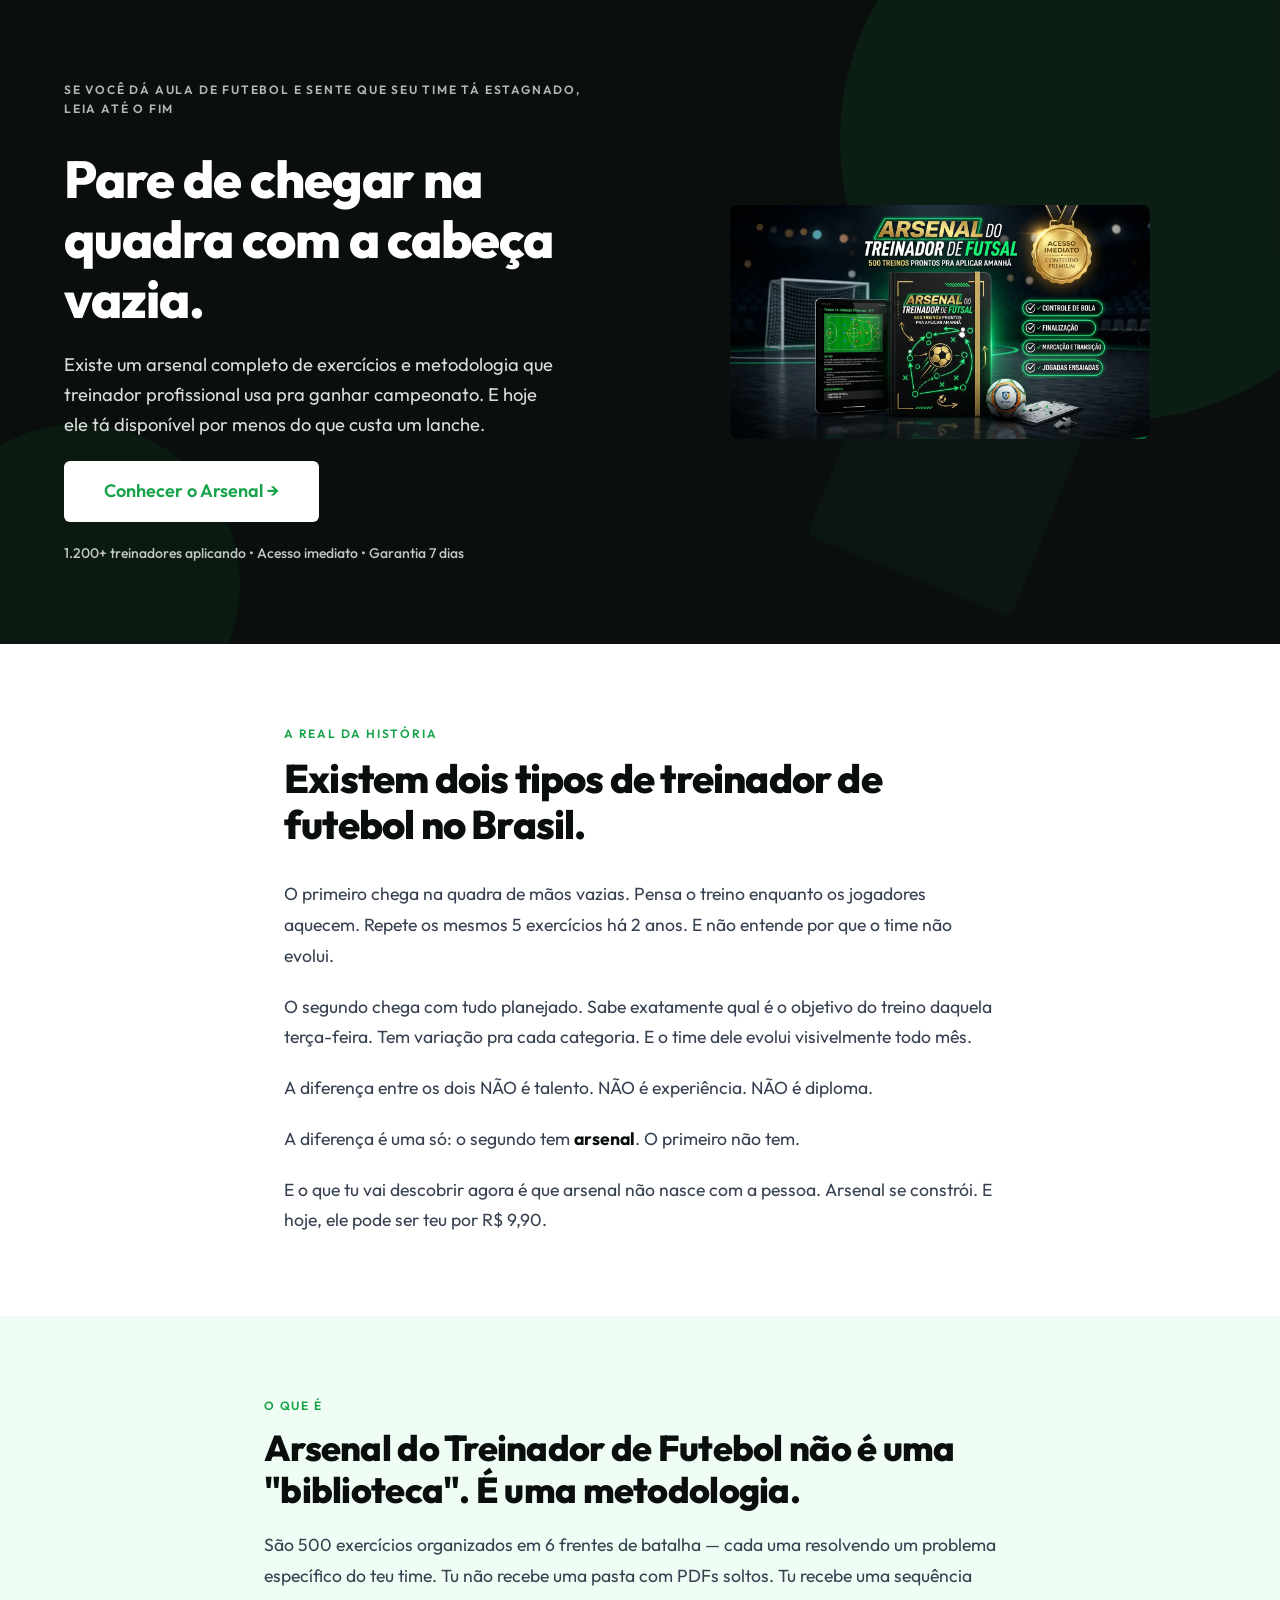
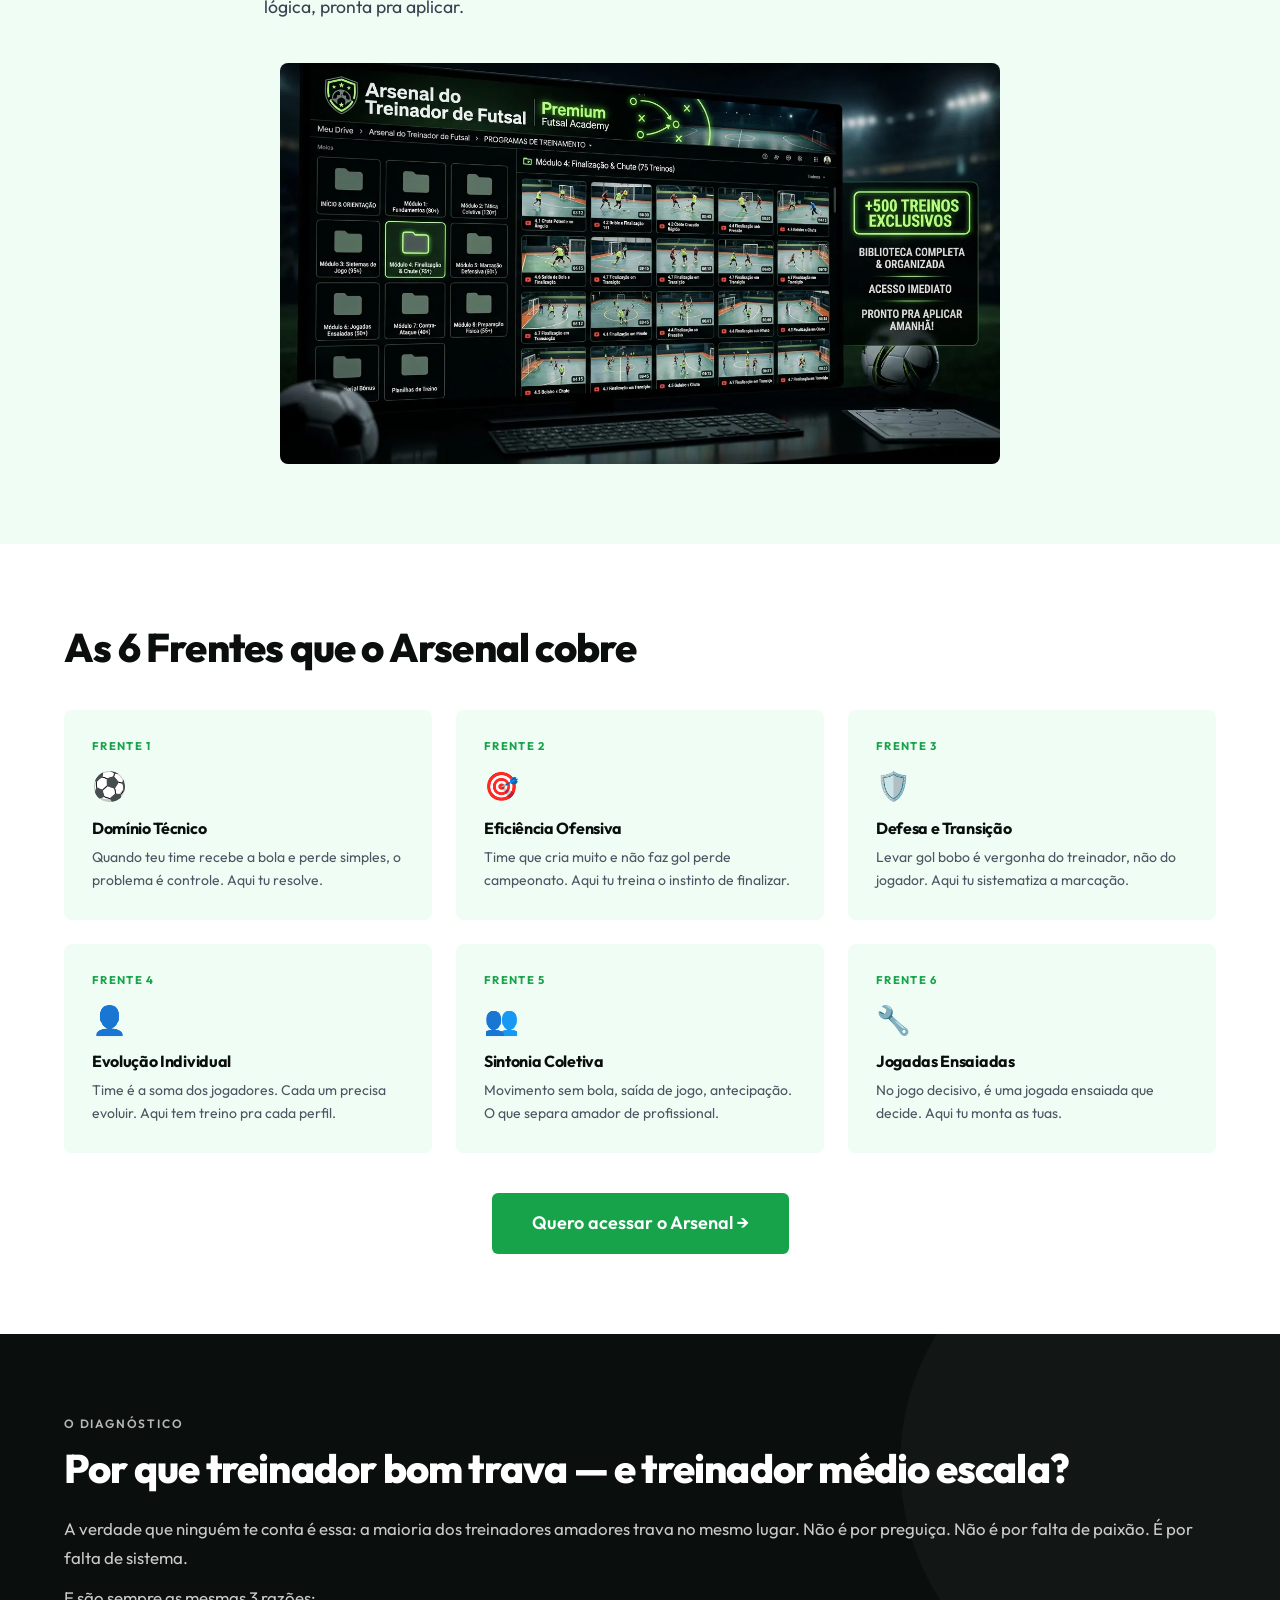
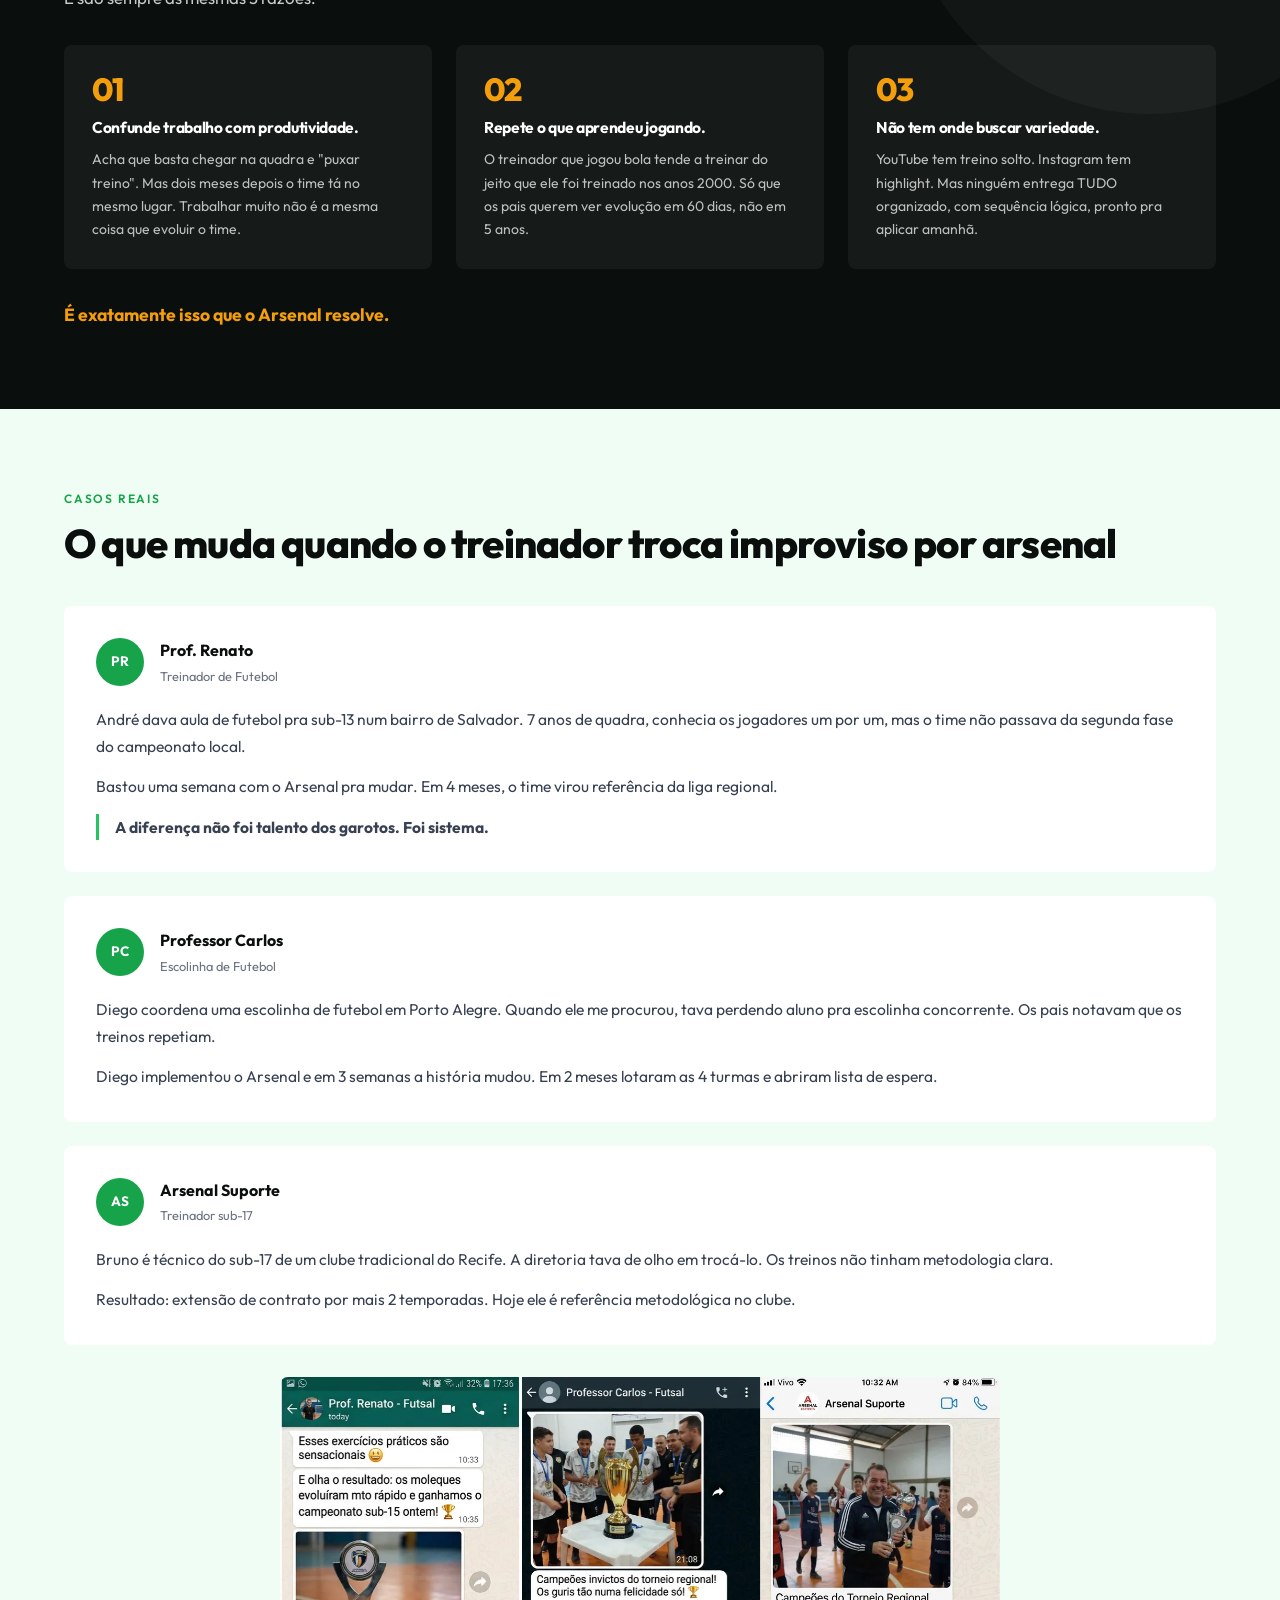
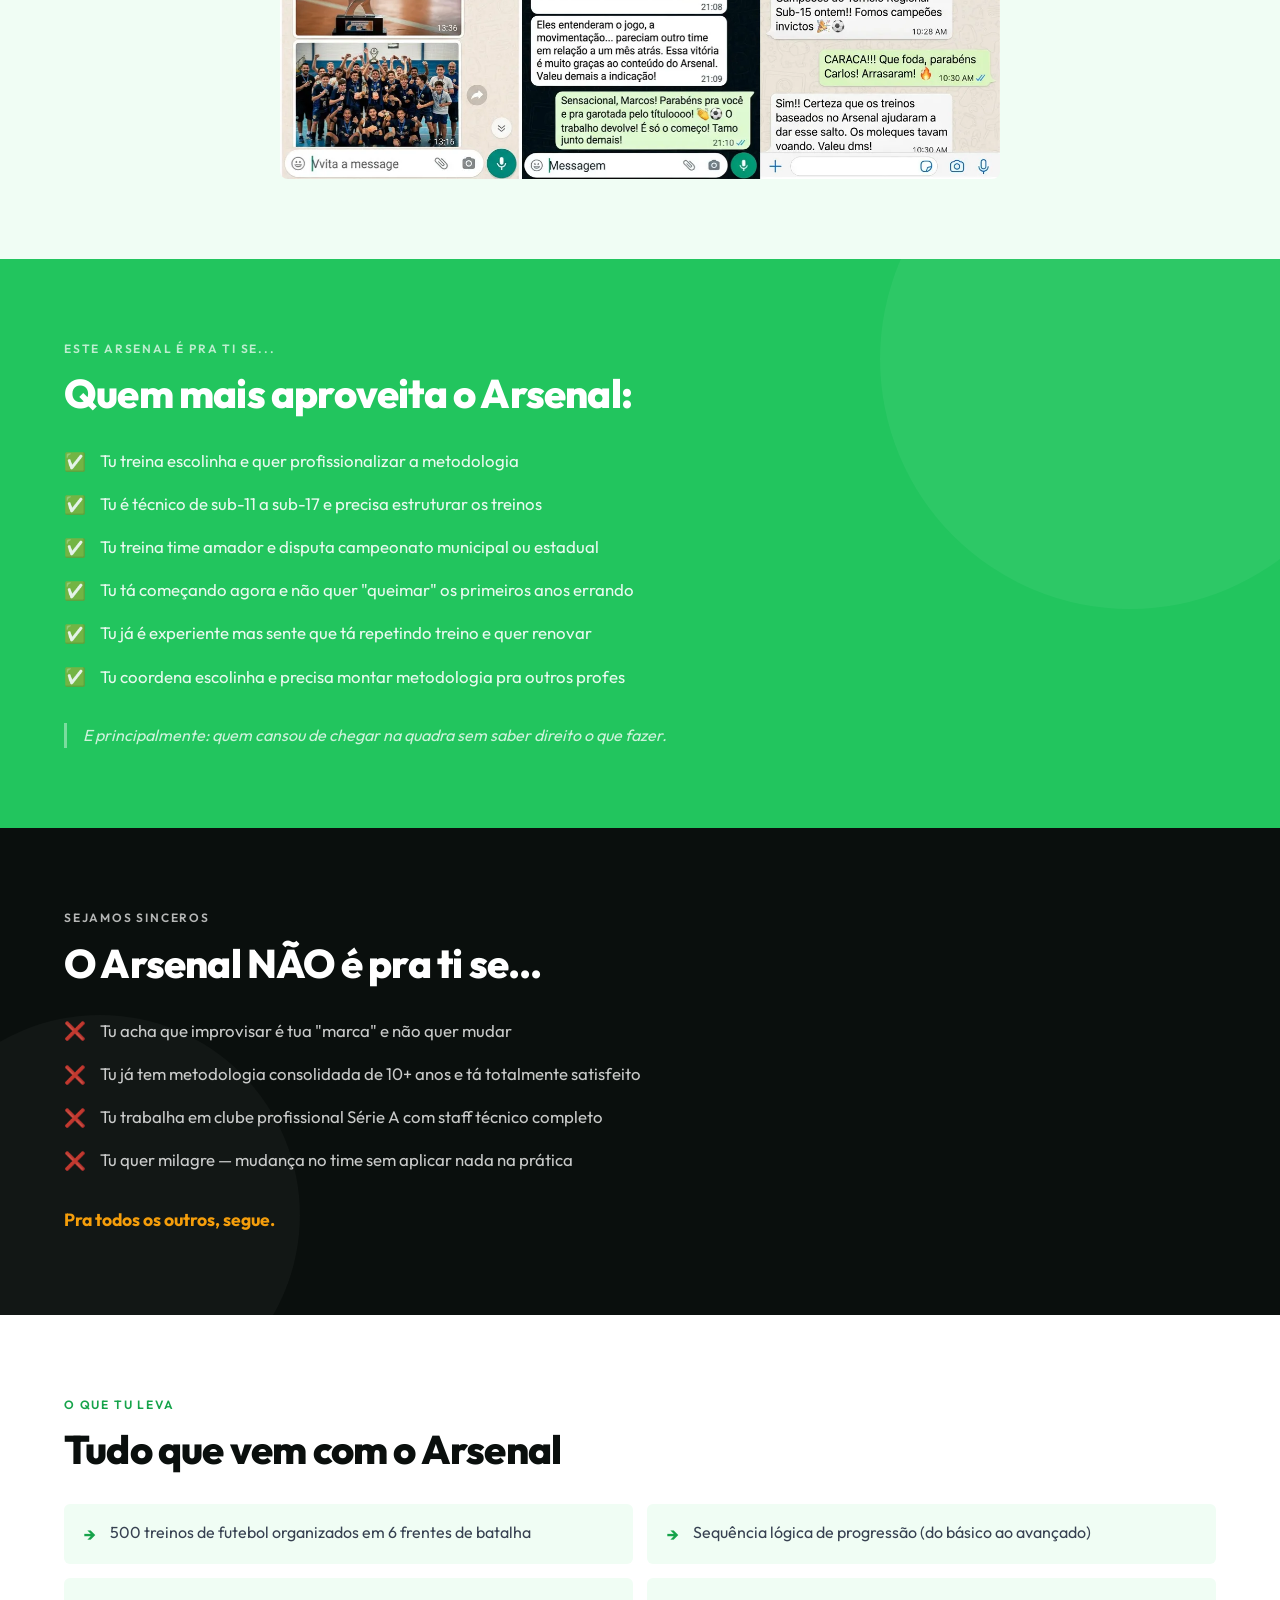
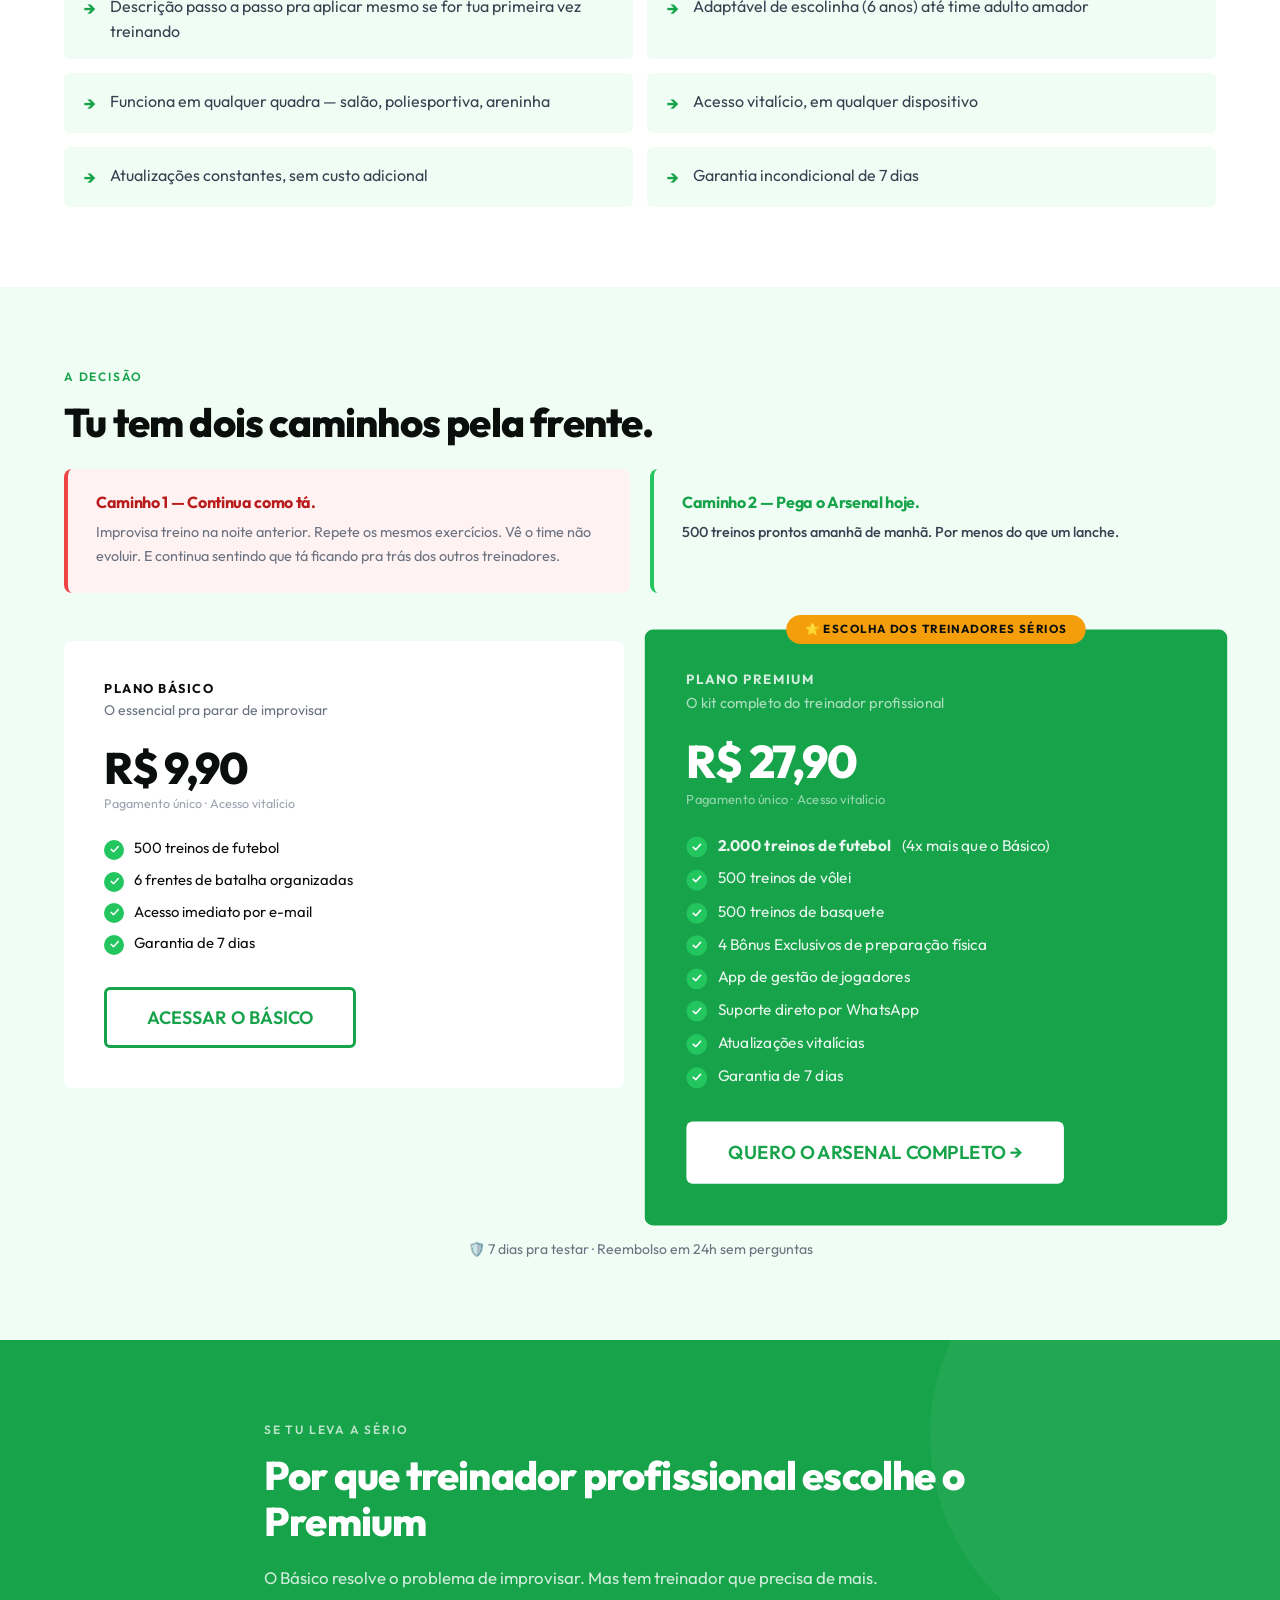
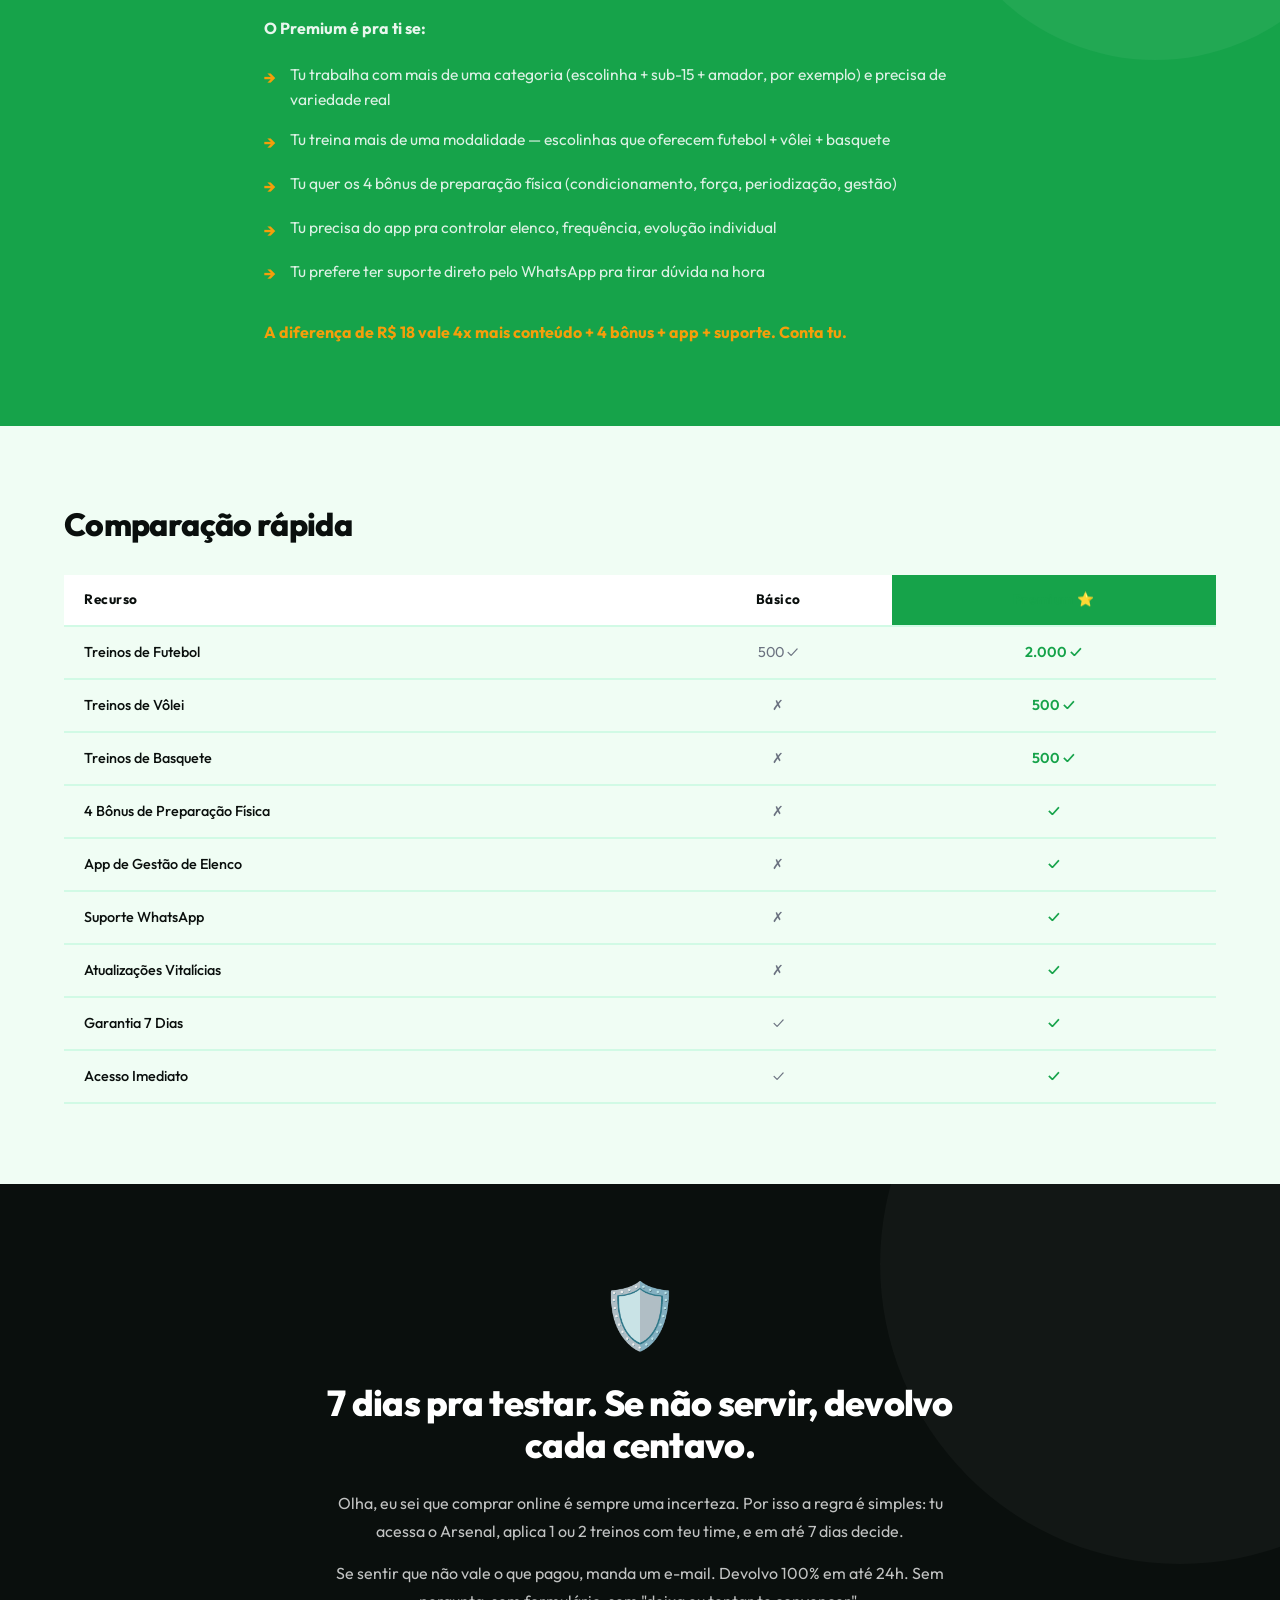
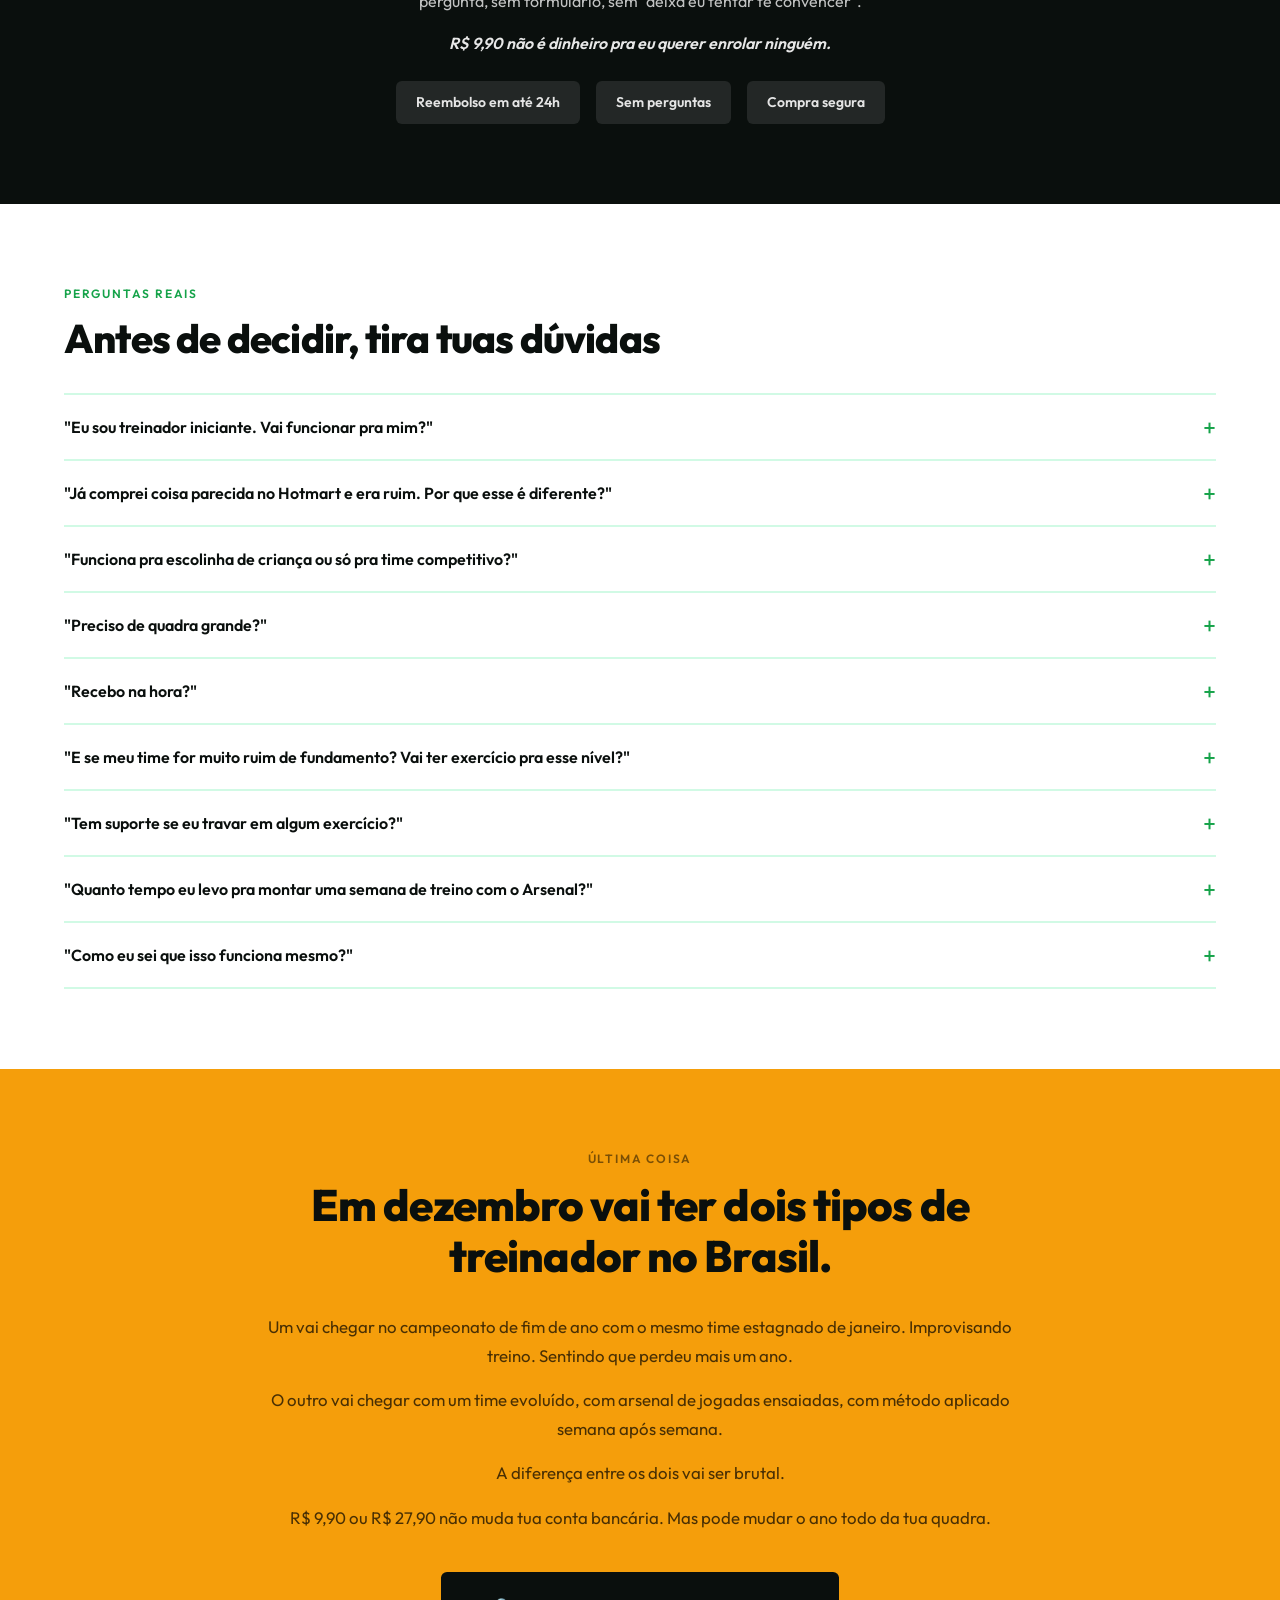
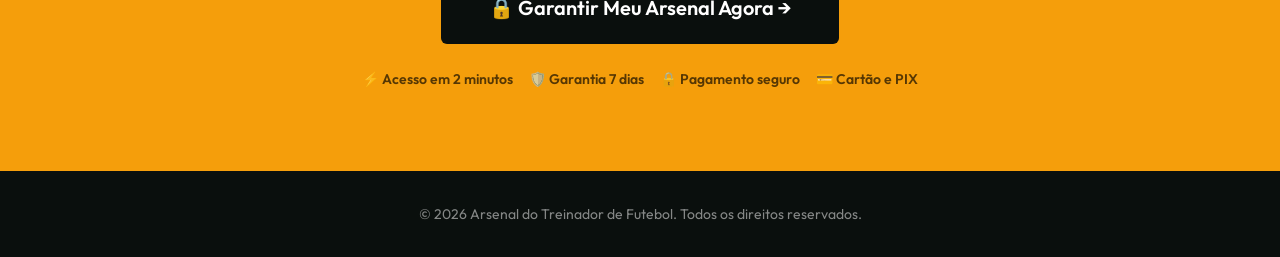
==== commit 3b052335: "Converte imagens para WebP e adiciona cache headers no Vercel" ====
--- a/index.html
+++ b/index.html
@@ -73,7 +73,10 @@
         <p class="hero__trust">1.200+ treinadores aplicando • Acesso imediato • Garantia 7 dias</p>
       </div>
       <div class="hero__mockup">
-        <img src="mockup.png" alt="Arsenal do Treinador de Futebol — mockup do produto" loading="lazy" decoding="async" onerror="this.style.display='none';this.nextElementSibling.style.display='flex'">
+        <picture>
+          <source srcset="mockup.webp" type="image/webp">
+          <img src="mockup.png" alt="Arsenal do Treinador de Futebol — mockup do produto" decoding="async" onerror="this.style.display='none';this.nextElementSibling.style.display='flex'">
+        </picture>
         <div class="hero__mockup-fallback">
           <span>📦</span>
           <p>mockup.png</p>
@@ -108,7 +111,10 @@
       <h2>Arsenal do Treinador de Futebol não é uma "biblioteca". É uma metodologia.</h2>
       <p class="what-is__body">São 500 exercícios organizados em 6 frentes de batalha — cada uma resolvendo um problema específico do teu time. Tu não recebe uma pasta com PDFs soltos. Tu recebe uma sequência lógica, pronta pra aplicar.</p>
       <div class="what-is__mockup">
-        <img src="produtov2.jpg" alt="Plataforma Arsenal do Treinador de Futebol — interface com treinos organizados" loading="lazy" decoding="async" onerror="this.style.display='none'">
+        <picture>
+          <source srcset="produtov2.webp" type="image/webp">
+          <img src="produtov2.jpg" alt="Plataforma Arsenal do Treinador de Futebol — interface com treinos organizados" loading="lazy" decoding="async" onerror="this.style.display='none'">
+        </picture>
       </div>
     </div>
   </section>
@@ -248,7 +254,10 @@
 
         <!-- Prova social — prints de WhatsApp -->
         <div class="cases__proof">
-          <img src="prova.png" alt="Depoimentos reais de treinadores no WhatsApp" loading="lazy" decoding="async">
+          <picture>
+            <source srcset="prova.webp" type="image/webp">
+            <img src="prova.png" alt="Depoimentos reais de treinadores no WhatsApp" loading="lazy" decoding="async">
+          </picture>
         </div>
 
       </div>
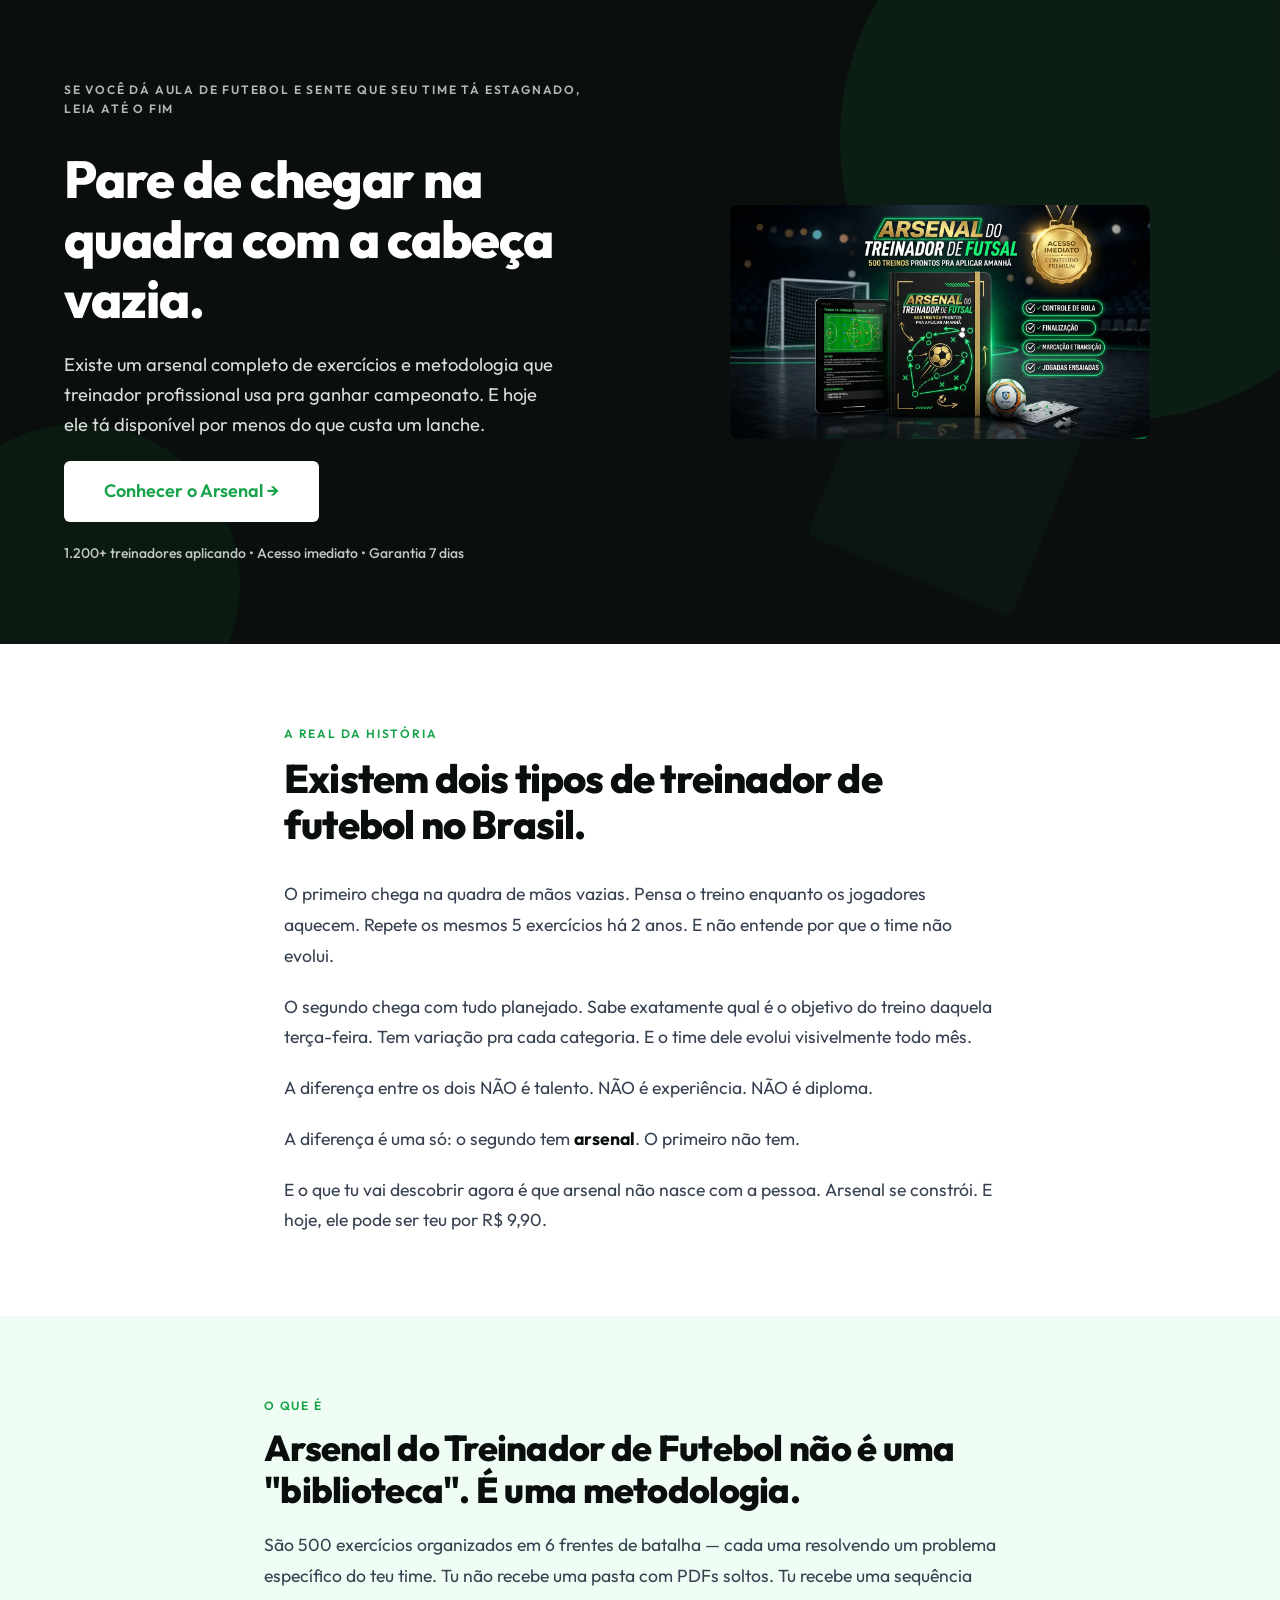
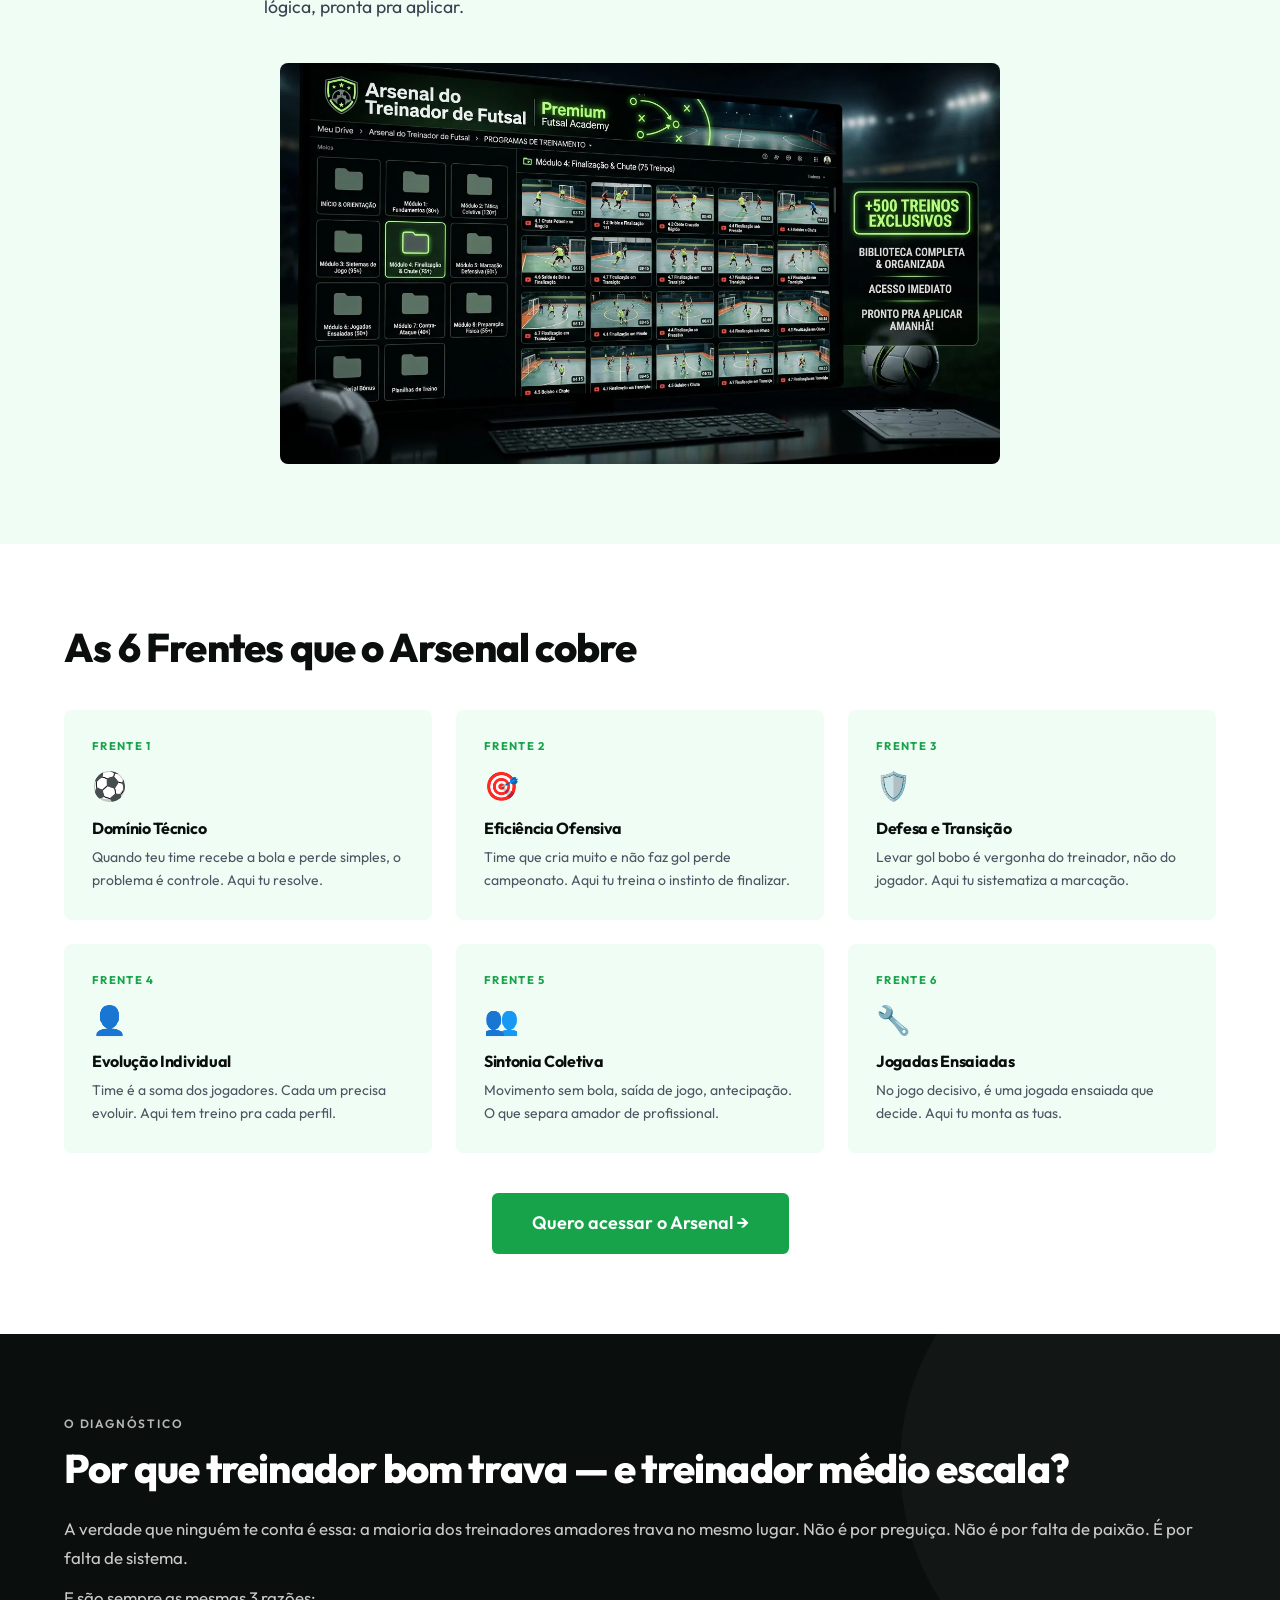
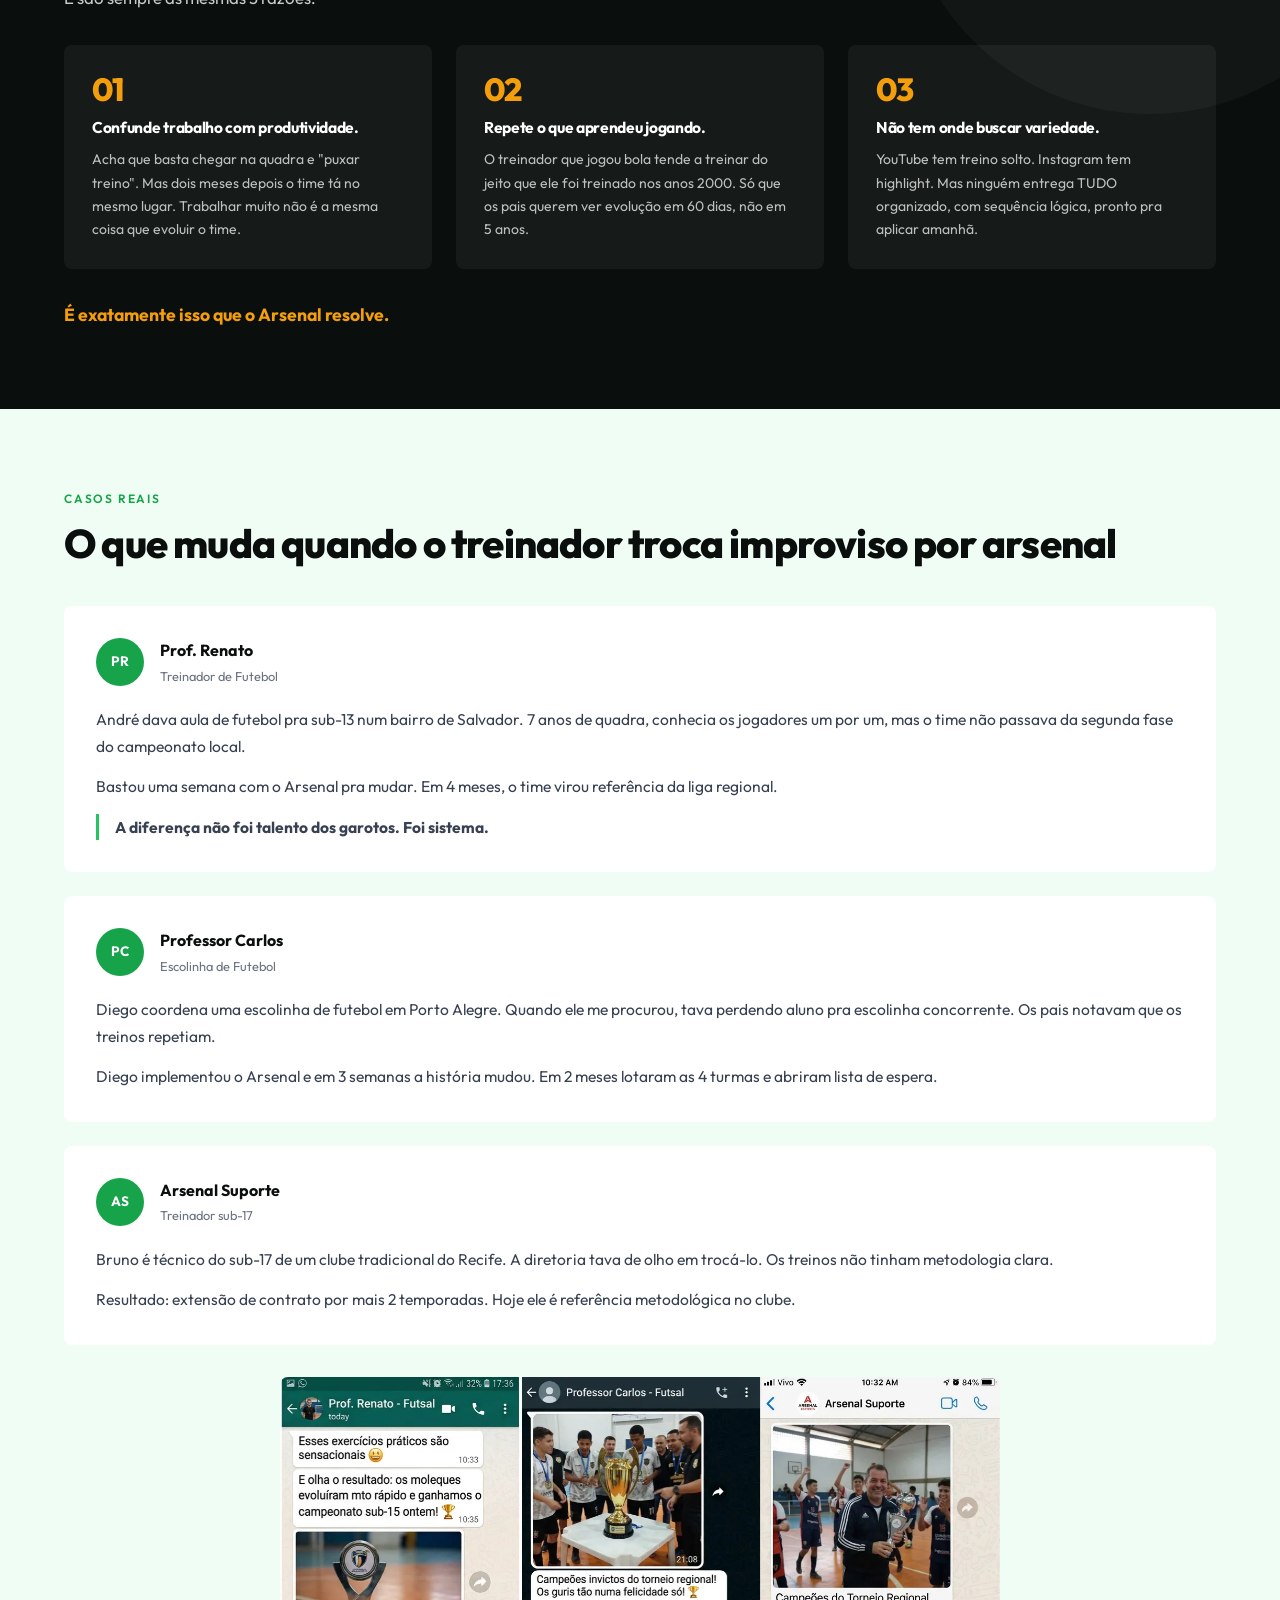
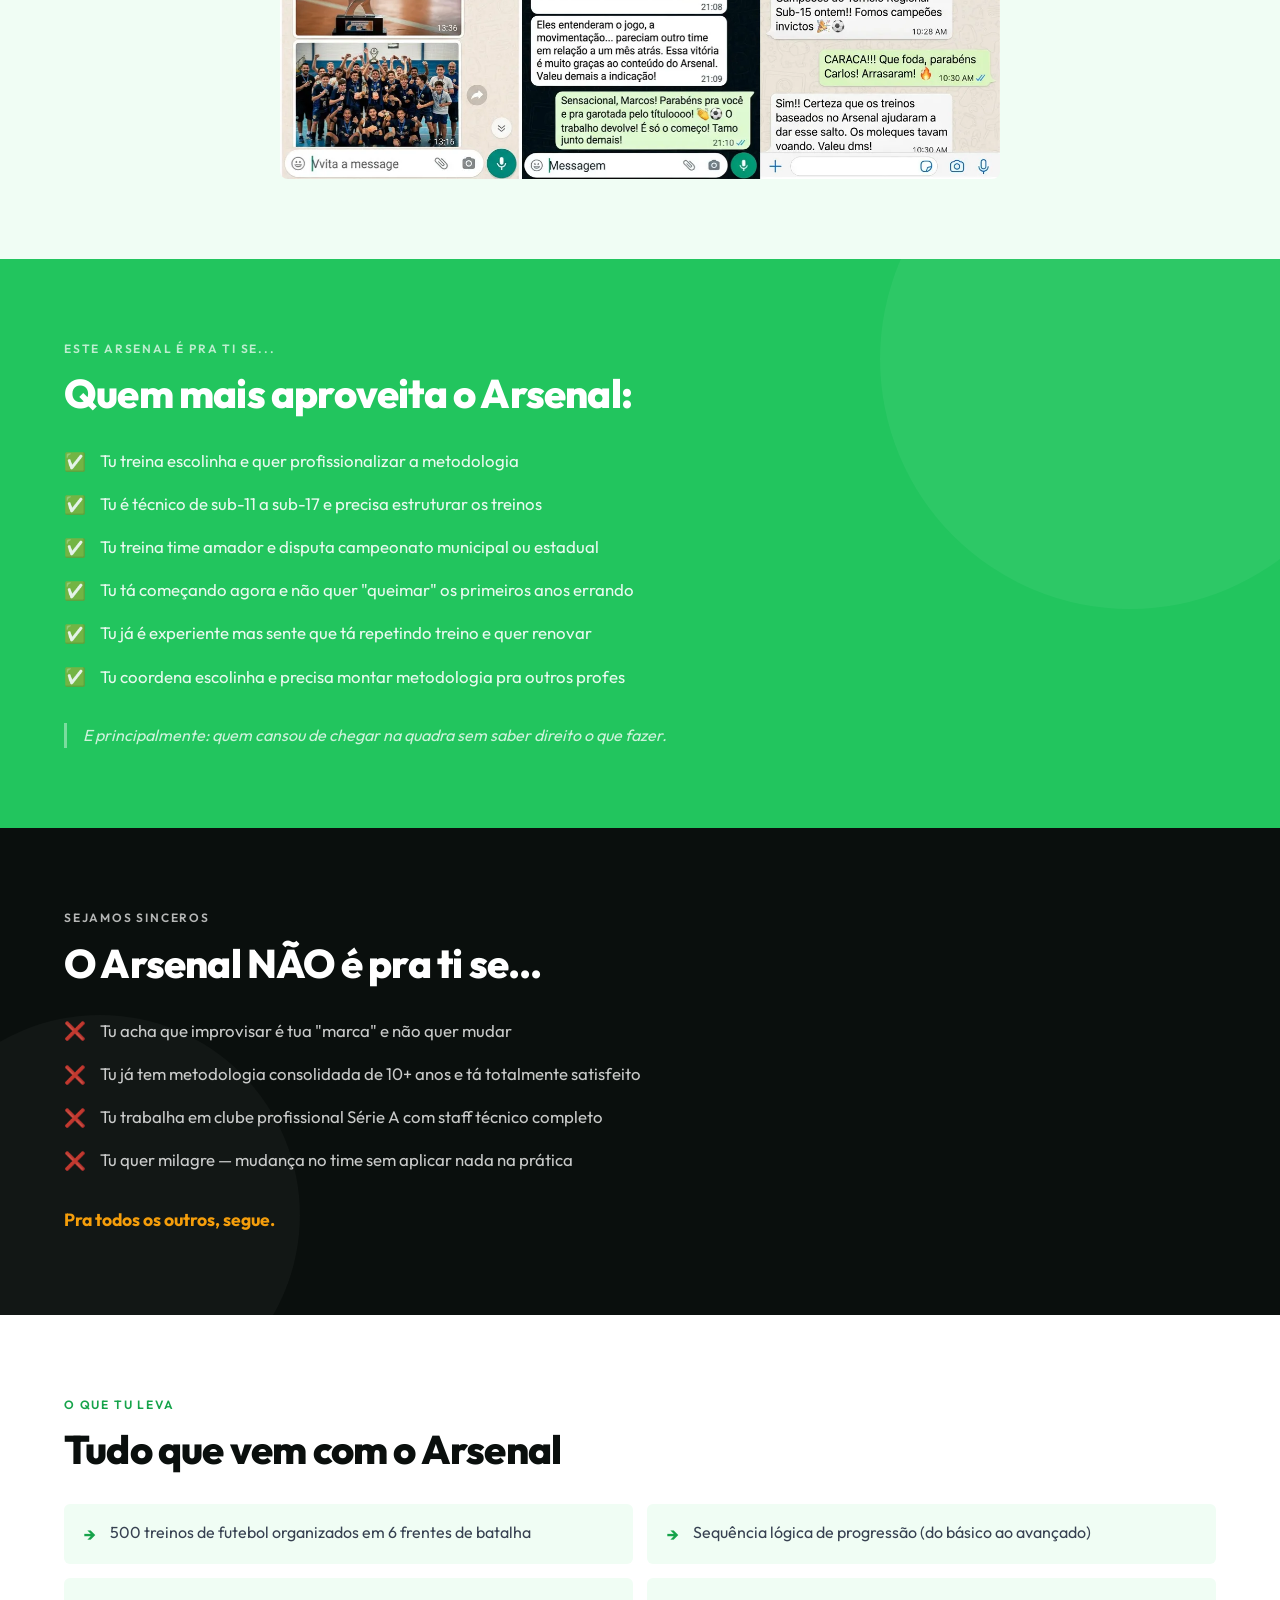
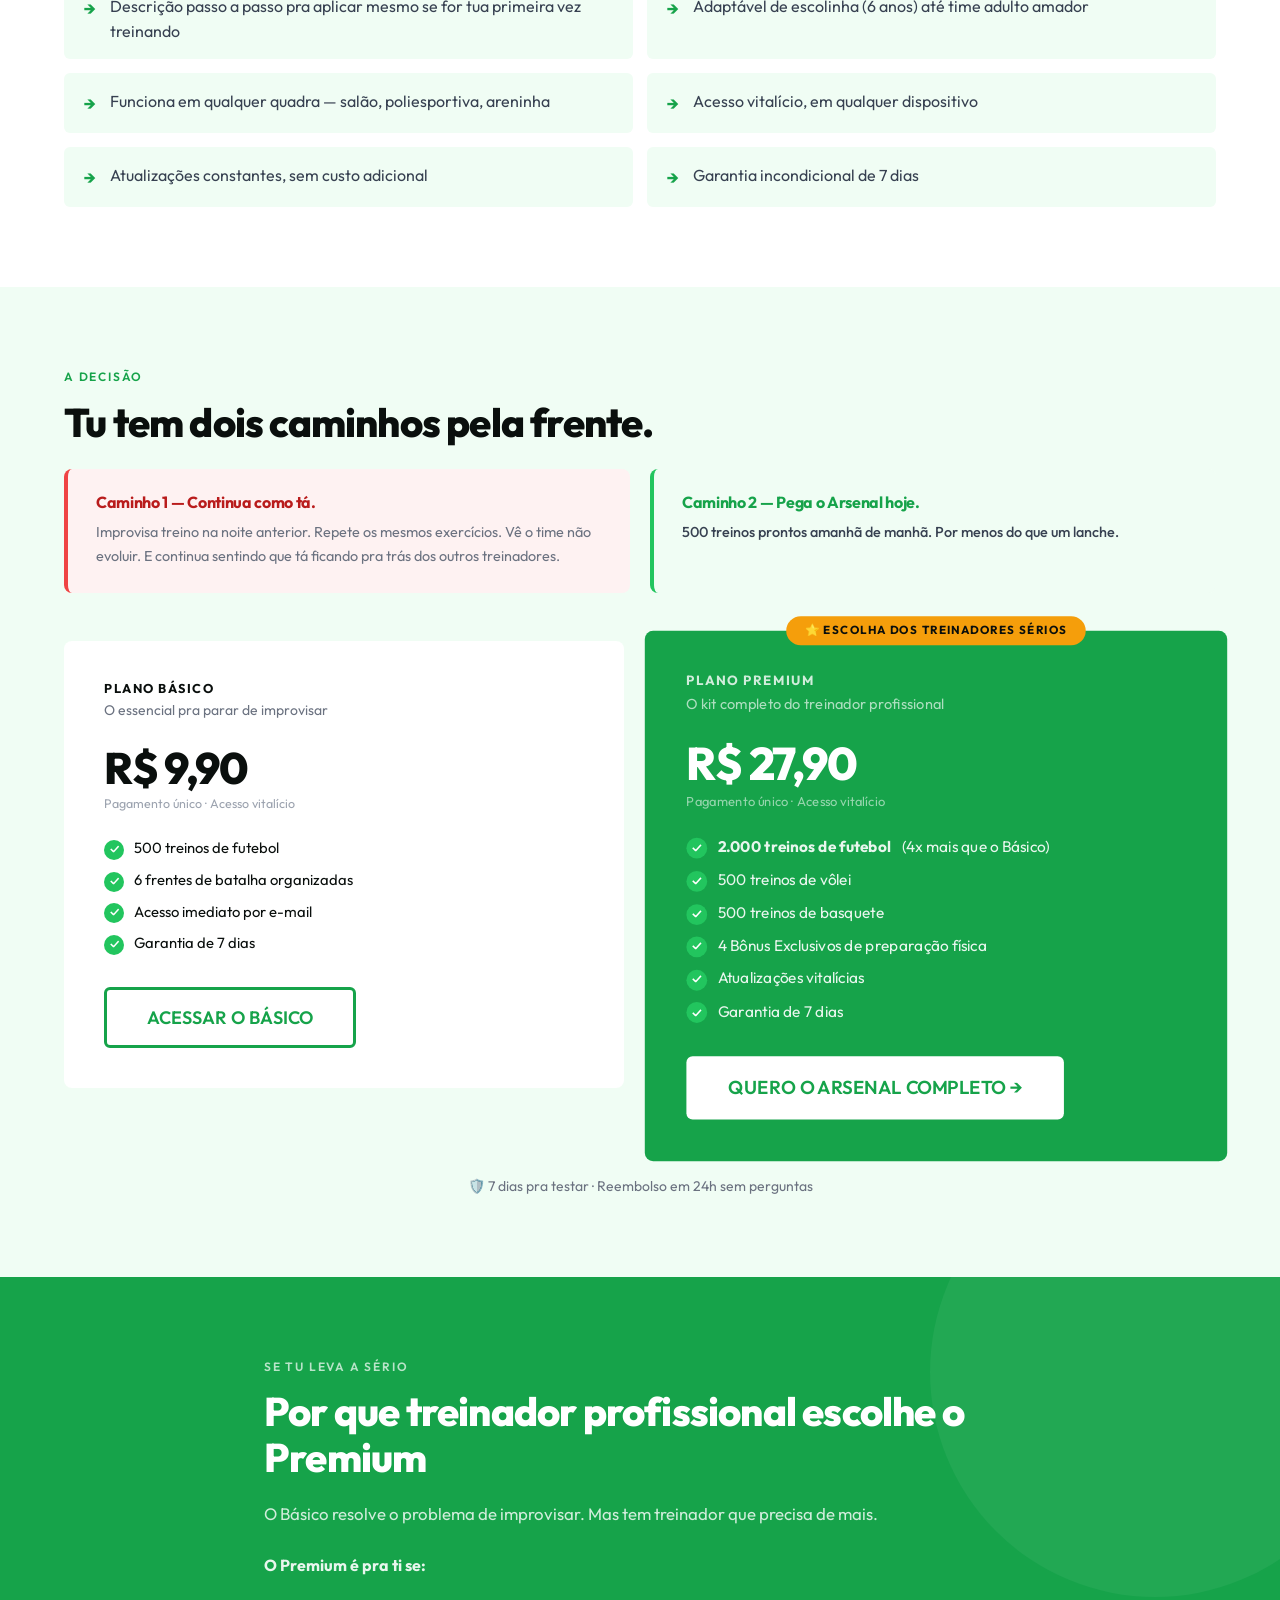
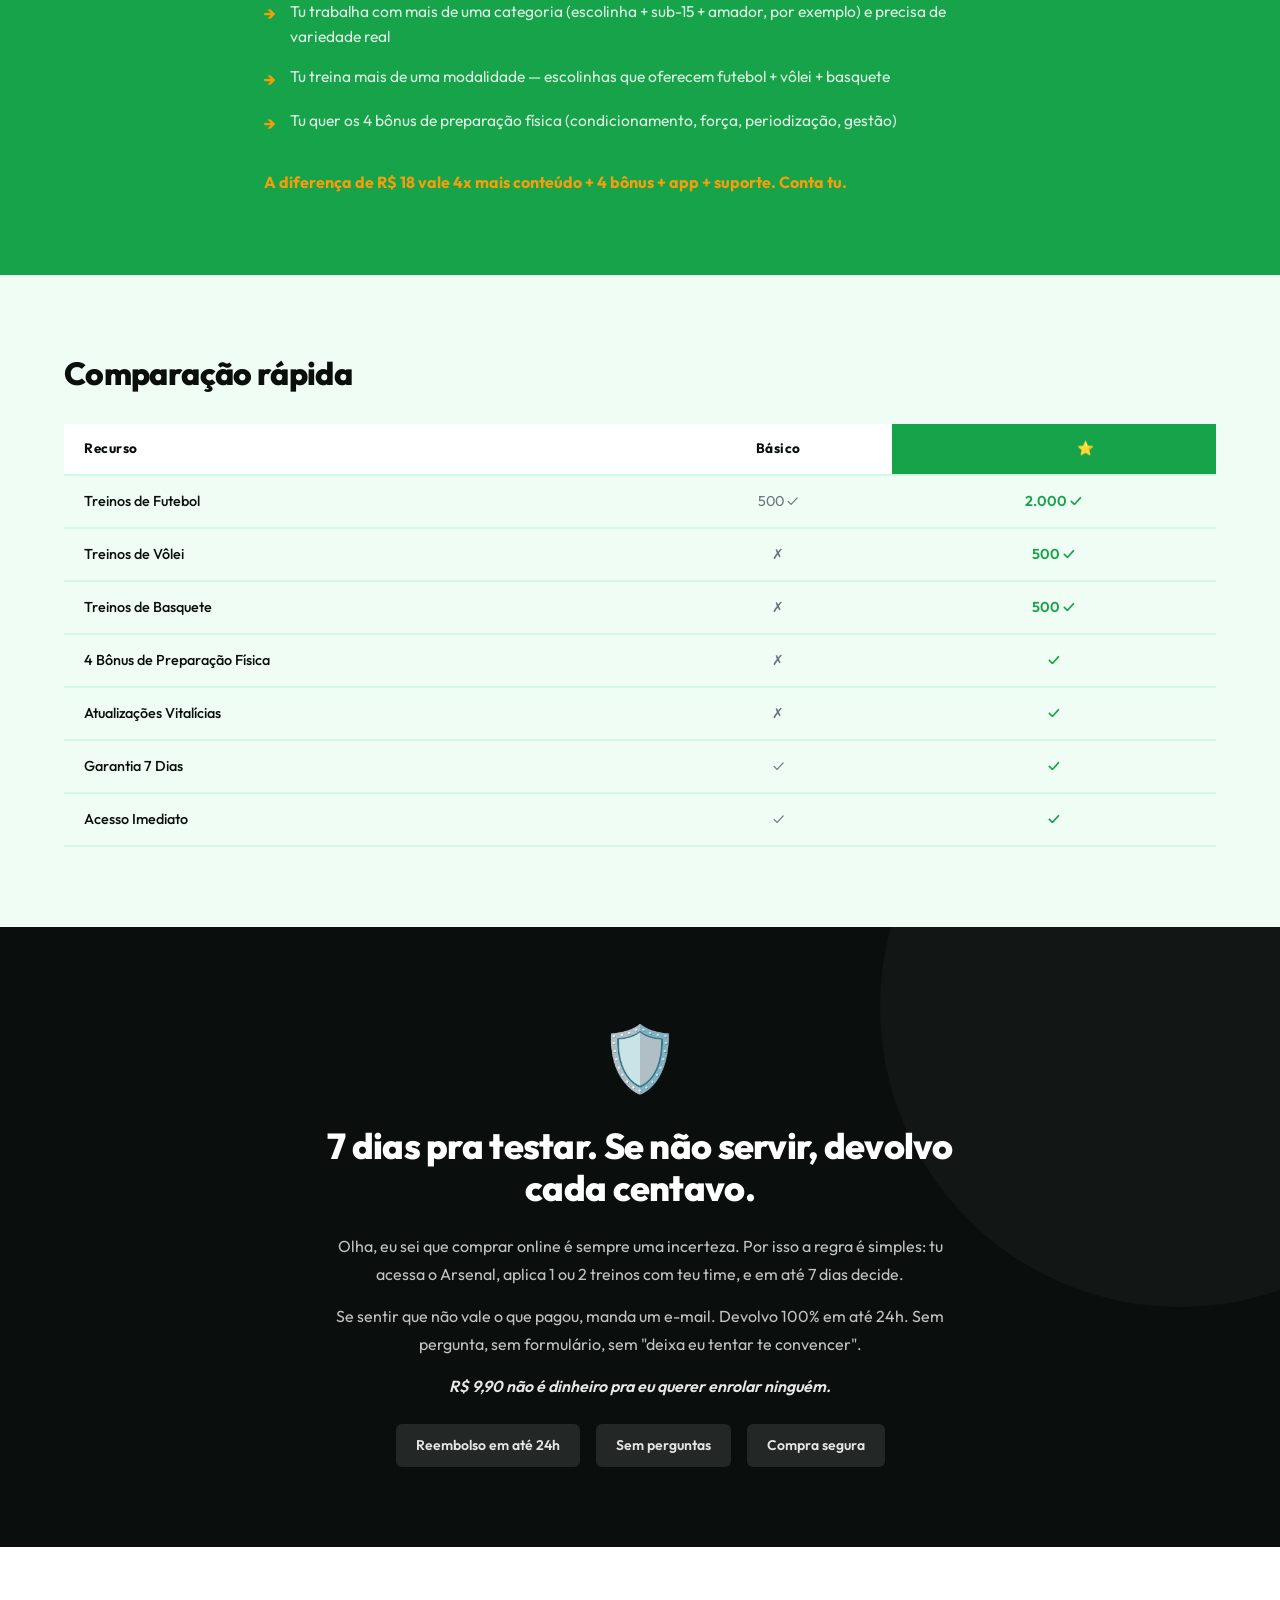
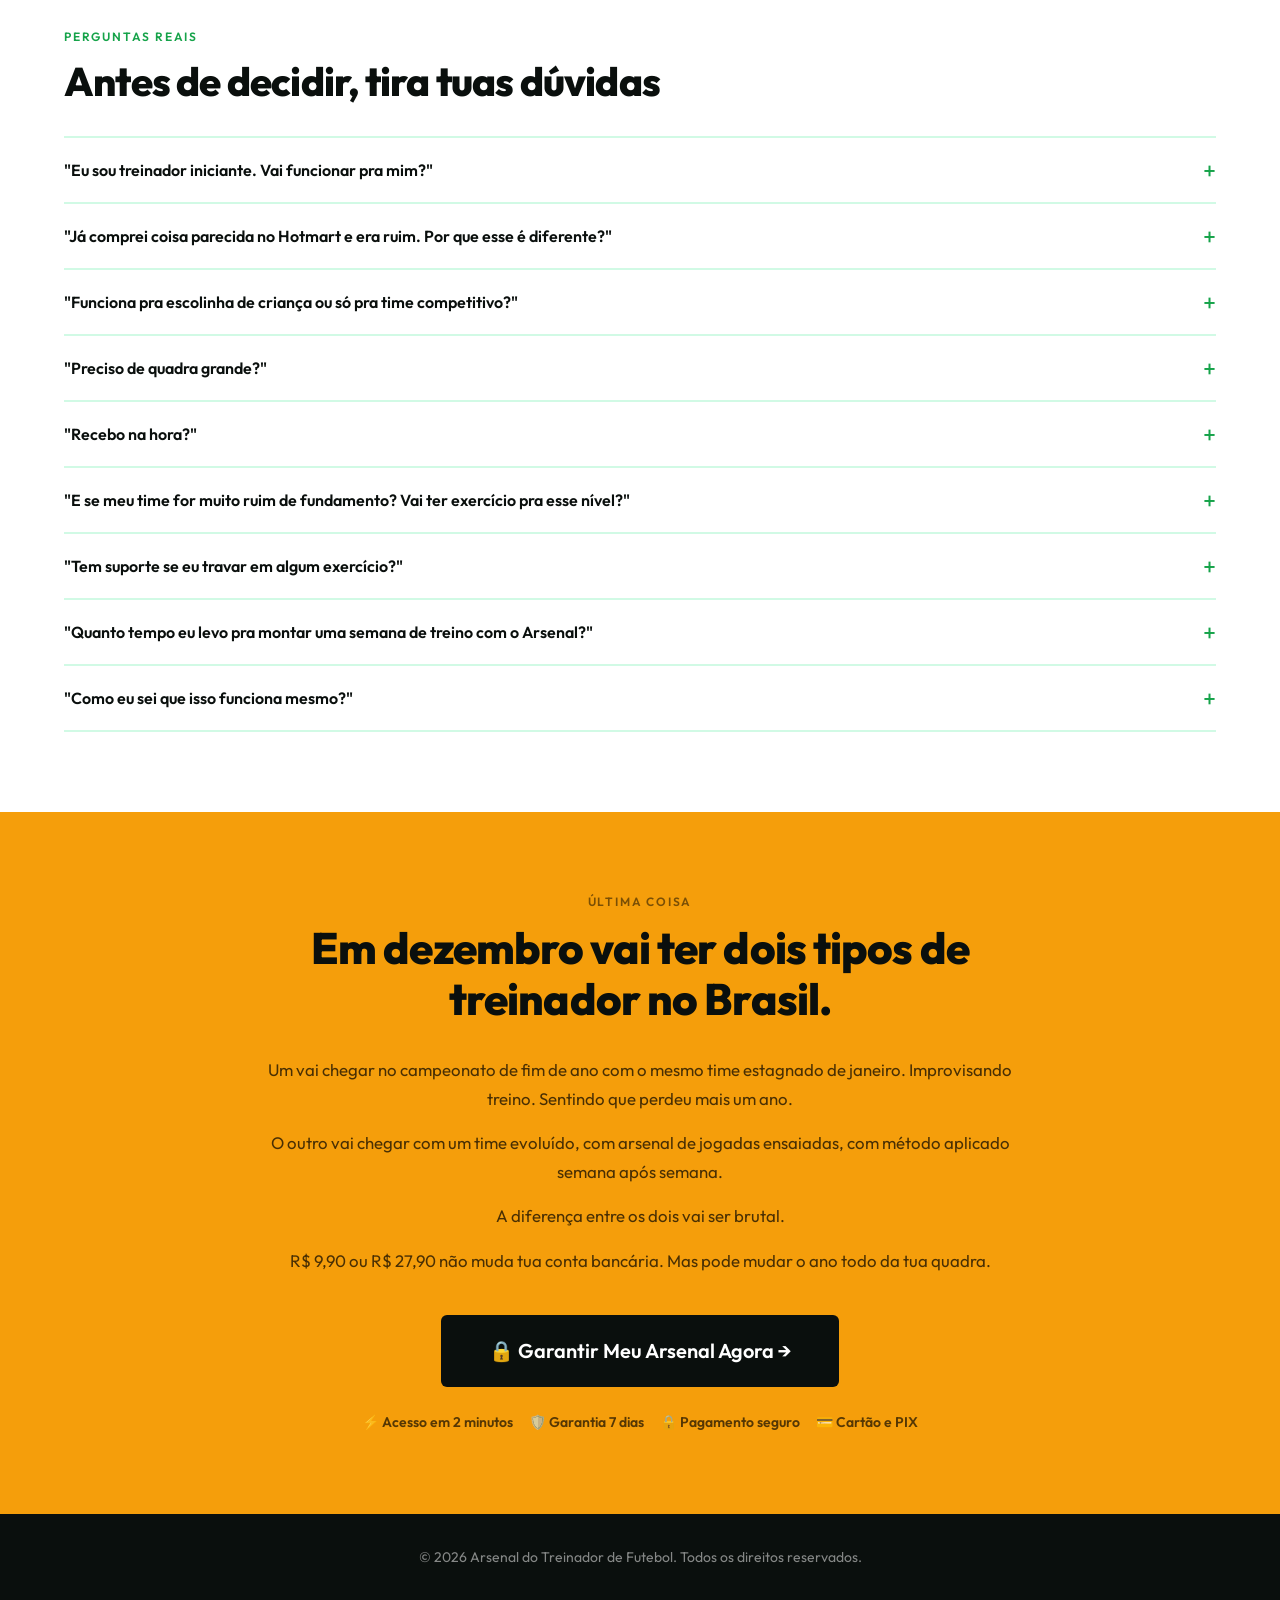
==== commit a0a8ea2e: "Remove app de gestão e suporte WhatsApp do plano Premium" ====
--- a/index.html
+++ b/index.html
@@ -376,8 +376,6 @@
             <li><span class="feature-check">✓</span>500 treinos de vôlei</li>
             <li><span class="feature-check">✓</span>500 treinos de basquete</li>
             <li><span class="feature-check">✓</span>4 Bônus Exclusivos de preparação física</li>
-            <li><span class="feature-check">✓</span>App de gestão de jogadores</li>
-            <li><span class="feature-check">✓</span>Suporte direto por WhatsApp</li>
             <li><span class="feature-check">✓</span>Atualizações vitalícias</li>
             <li><span class="feature-check">✓</span>Garantia de 7 dias</li>
           </ul>
@@ -402,8 +400,6 @@
         <li><span class="why-premium__arrow">→</span>Tu trabalha com mais de uma categoria (escolinha + sub-15 + amador, por exemplo) e precisa de variedade real</li>
         <li><span class="why-premium__arrow">→</span>Tu treina mais de uma modalidade — escolinhas que oferecem futebol + vôlei + basquete</li>
         <li><span class="why-premium__arrow">→</span>Tu quer os 4 bônus de preparação física (condicionamento, força, periodização, gestão)</li>
-        <li><span class="why-premium__arrow">→</span>Tu precisa do app pra controlar elenco, frequência, evolução individual</li>
-        <li><span class="why-premium__arrow">→</span>Tu prefere ter suporte direto pelo WhatsApp pra tirar dúvida na hora</li>
       </ul>
       <p class="why-premium__closing">A diferença de R$ 18 vale 4x mais conteúdo + 4 bônus + app + suporte. Conta tu.</p>
     </div>
@@ -429,8 +425,6 @@
             <tr><td>Treinos de Vôlei</td><td>✗</td><td class="comparison-table__premium-col">500 ✓</td></tr>
             <tr><td>Treinos de Basquete</td><td>✗</td><td class="comparison-table__premium-col">500 ✓</td></tr>
             <tr><td>4 Bônus de Preparação Física</td><td>✗</td><td class="comparison-table__premium-col">✓</td></tr>
-            <tr><td>App de Gestão de Elenco</td><td>✗</td><td class="comparison-table__premium-col">✓</td></tr>
-            <tr><td>Suporte WhatsApp</td><td>✗</td><td class="comparison-table__premium-col">✓</td></tr>
             <tr><td>Atualizações Vitalícias</td><td>✗</td><td class="comparison-table__premium-col">✓</td></tr>
             <tr><td>Garantia 7 Dias</td><td>✓</td><td class="comparison-table__premium-col">✓</td></tr>
             <tr><td>Acesso Imediato</td><td>✓</td><td class="comparison-table__premium-col">✓</td></tr>
@@ -612,8 +606,6 @@
         <li>✓ 2.000 treinos de futebol (4x mais que o Básico)</li>
         <li>✓ 500 treinos de vôlei</li>
         <li>✓ 500 treinos de basquete</li>
-        <li>✓ App de gestão de jogadores</li>
-        <li>✓ Suporte direto por WhatsApp</li>
         <li>✓ 4 bônus exclusivos de preparação física</li>
         <li>✓ Atualizações vitalícias</li>
       </ul>
